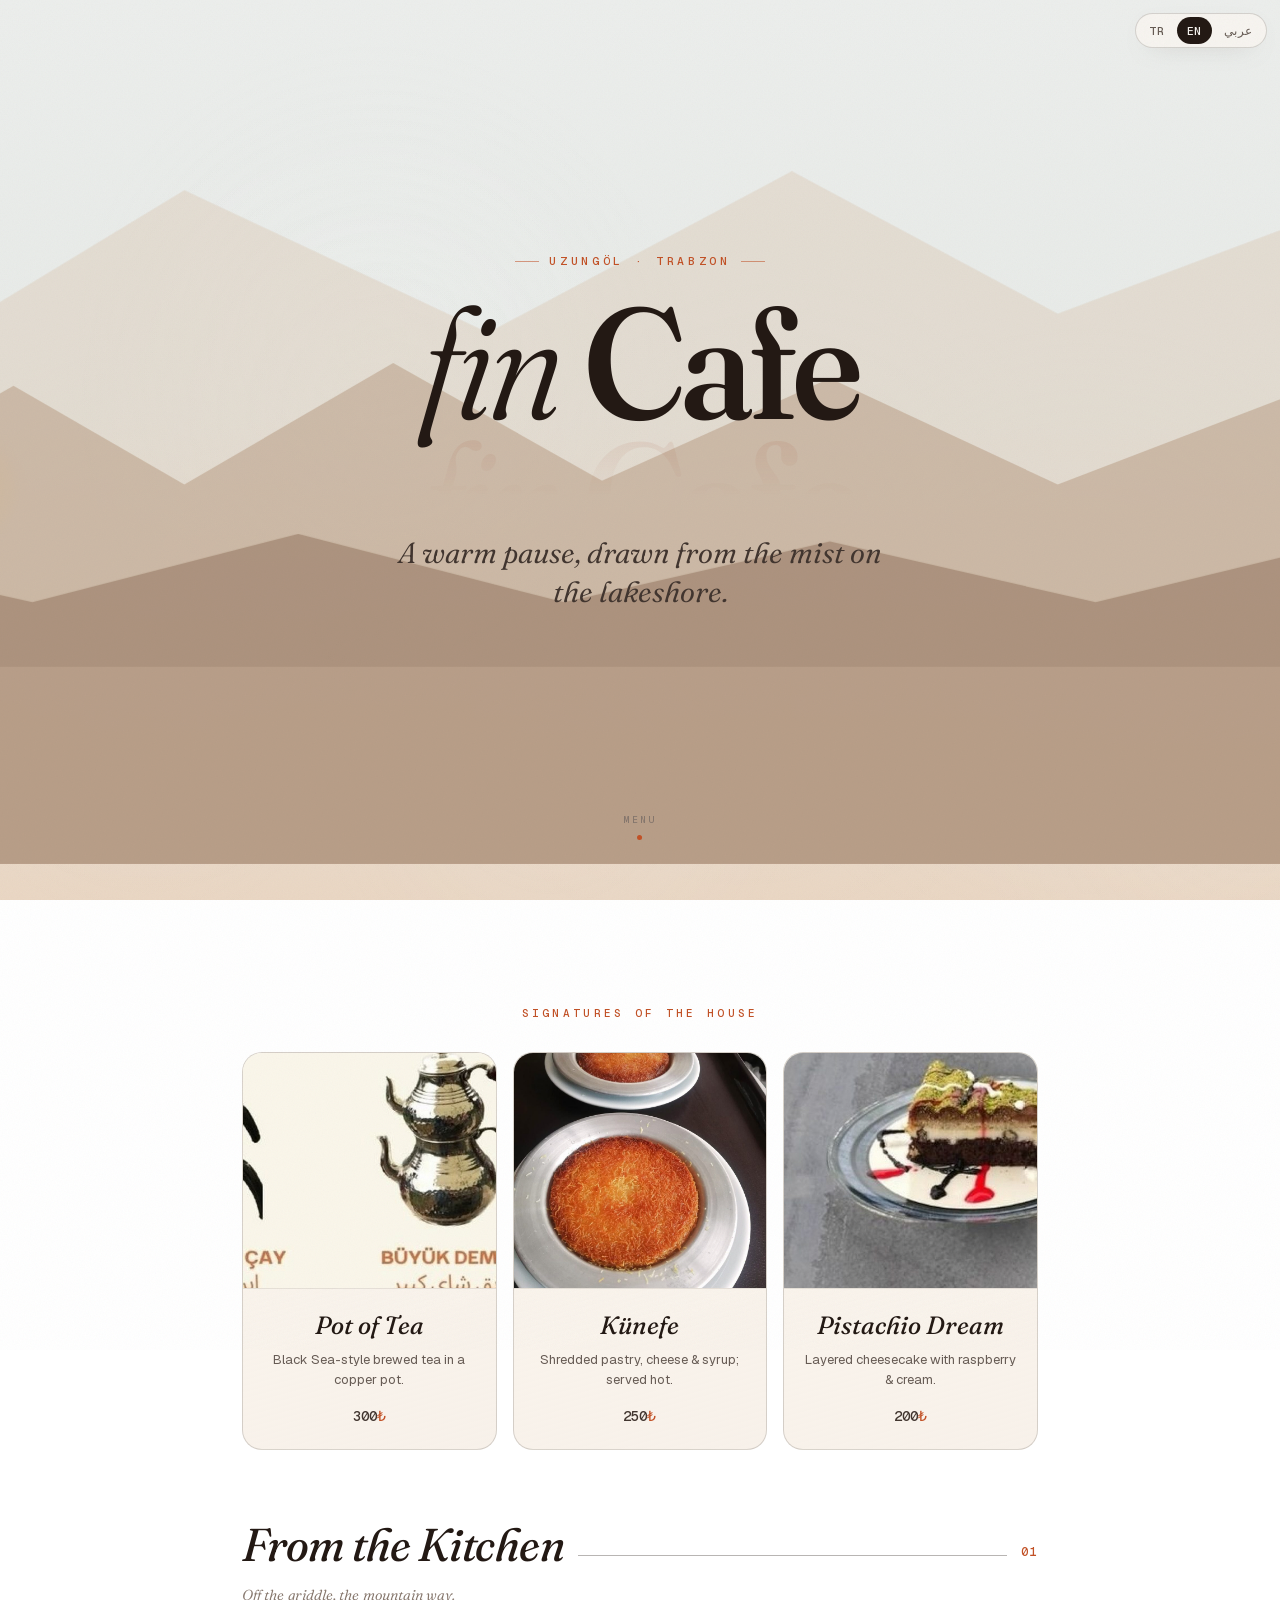
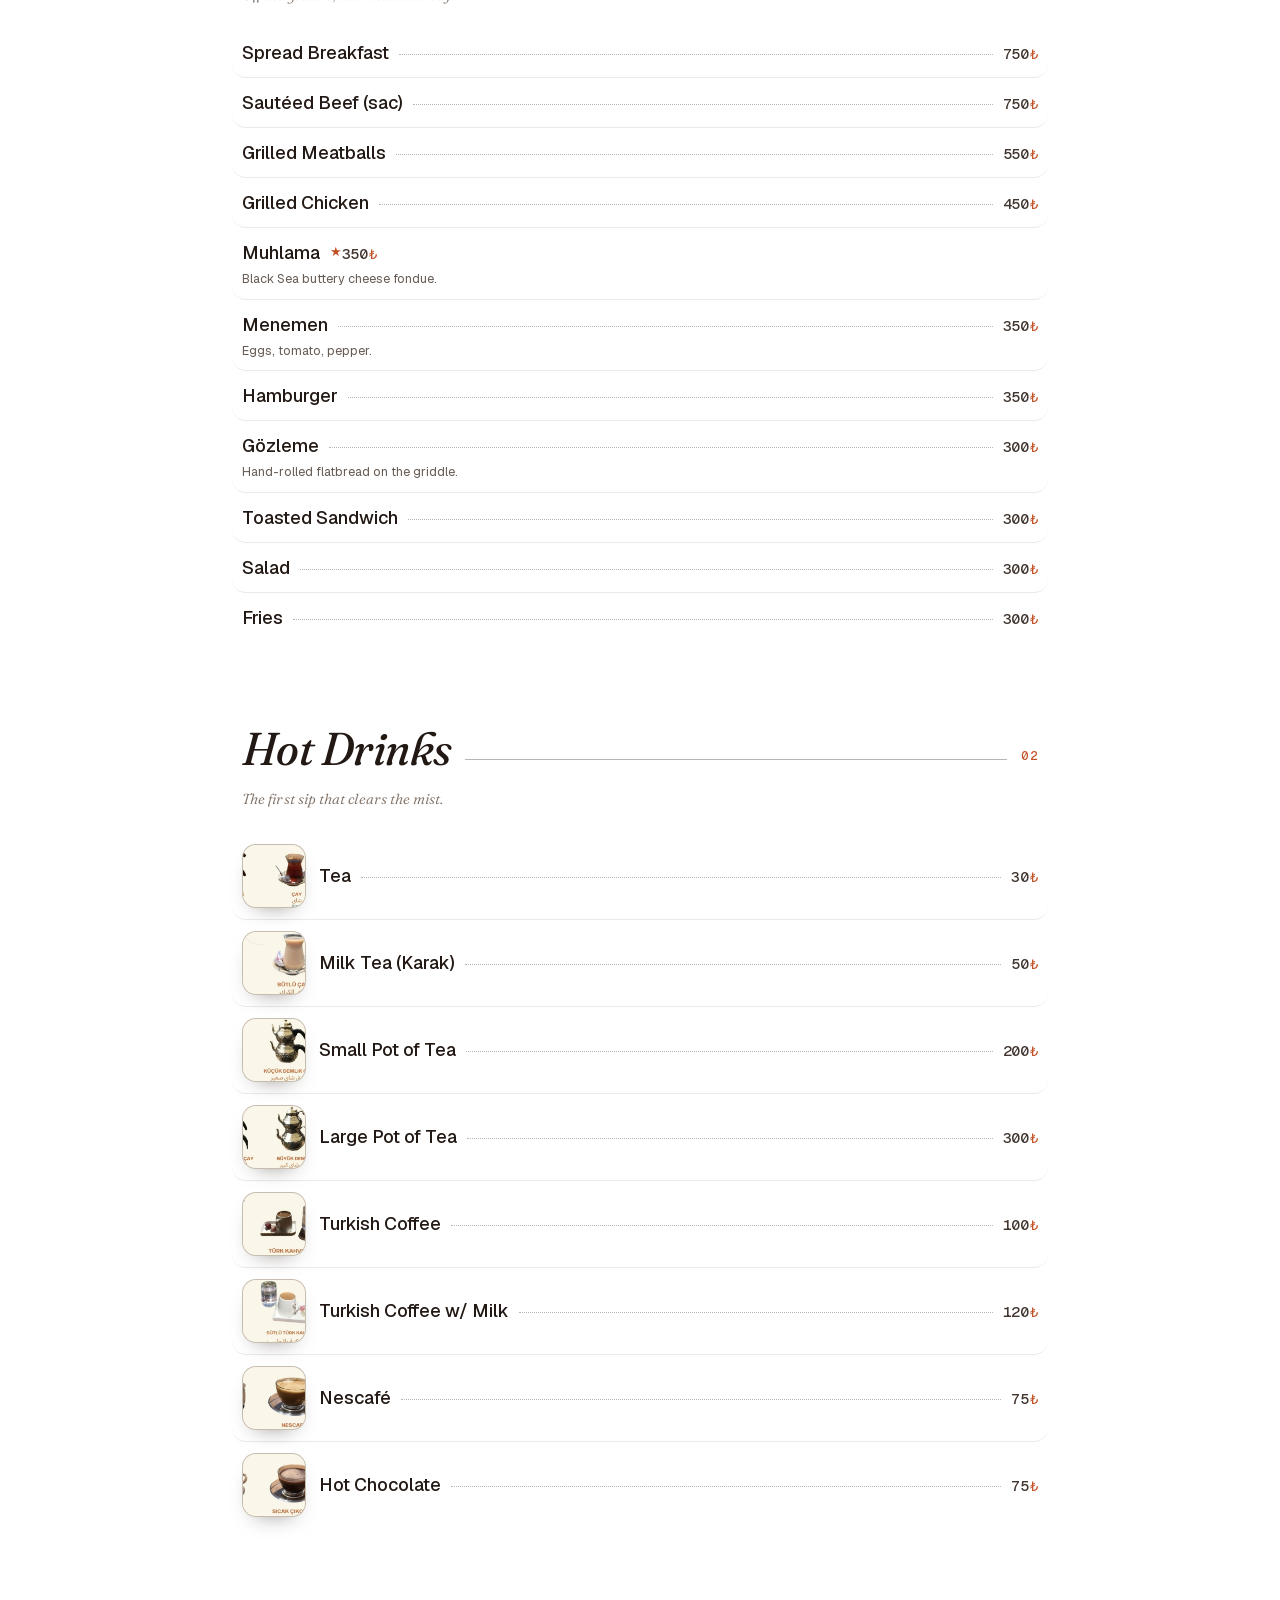
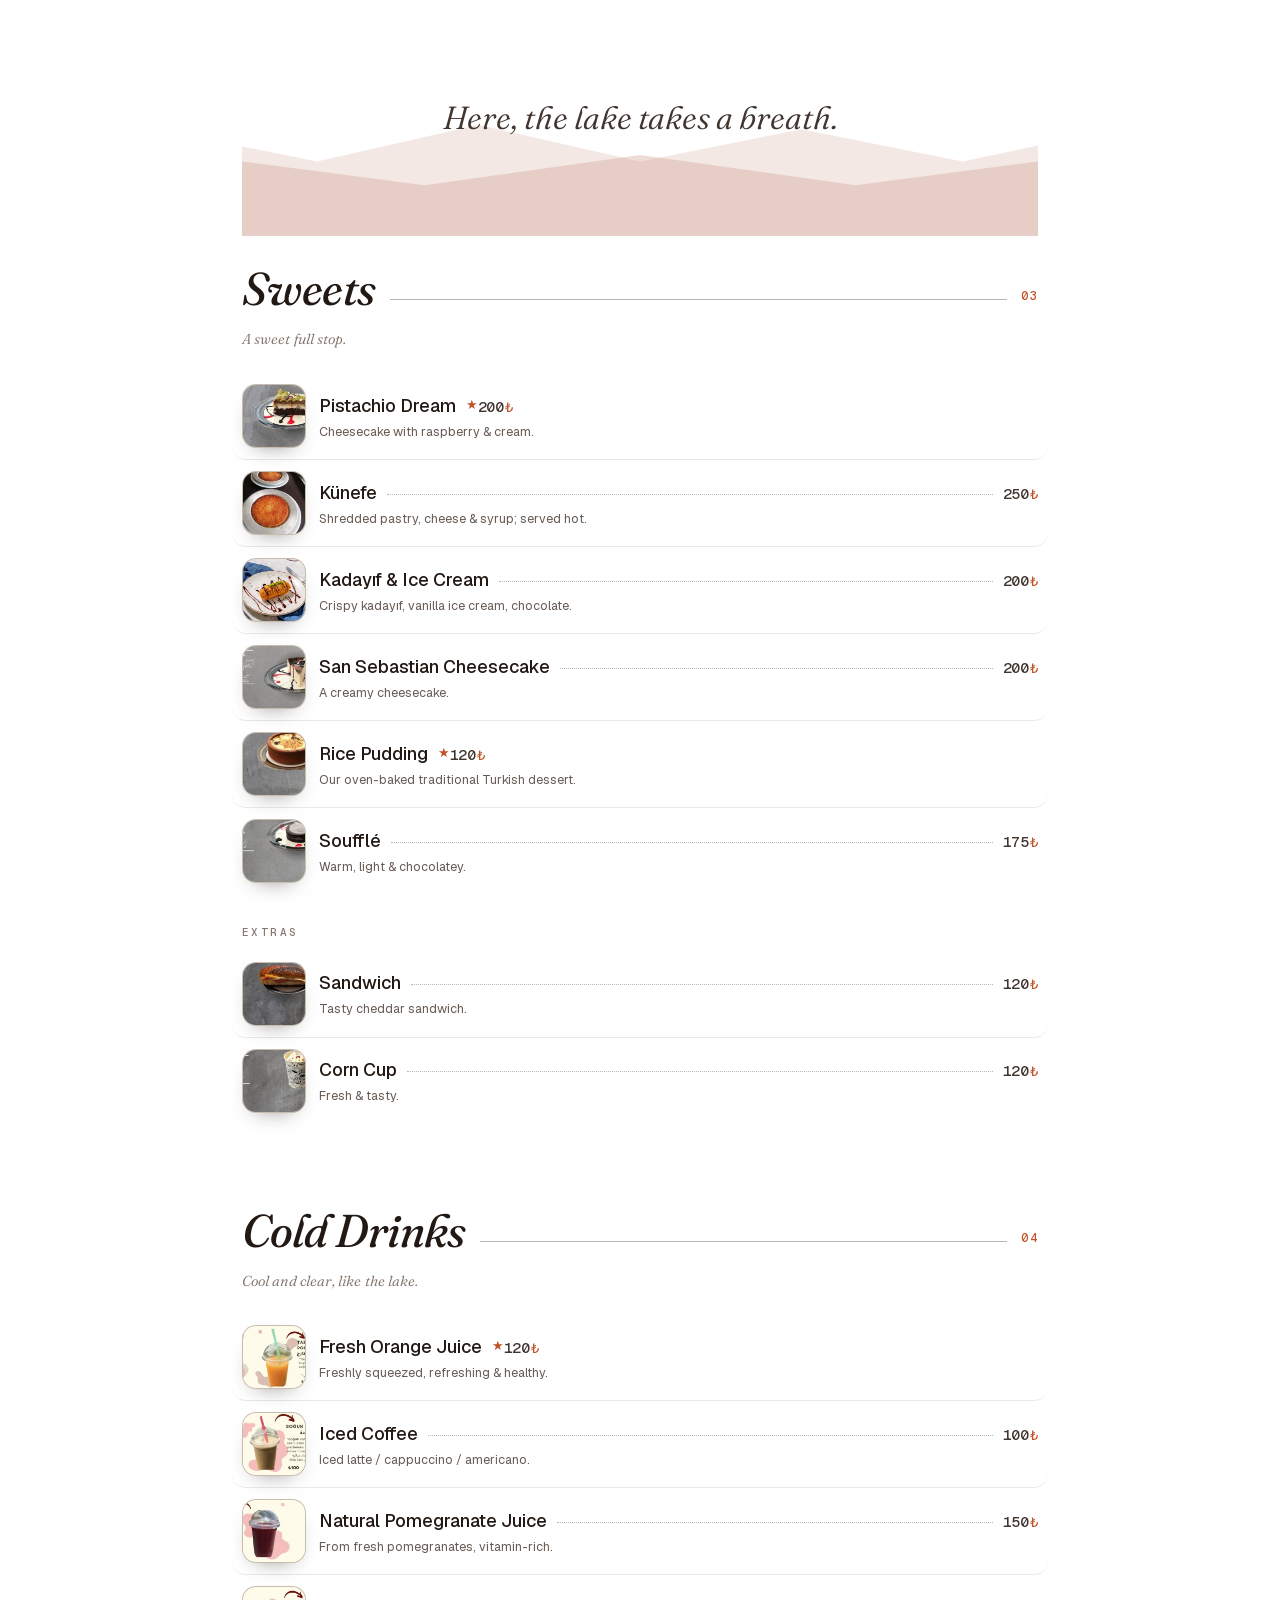
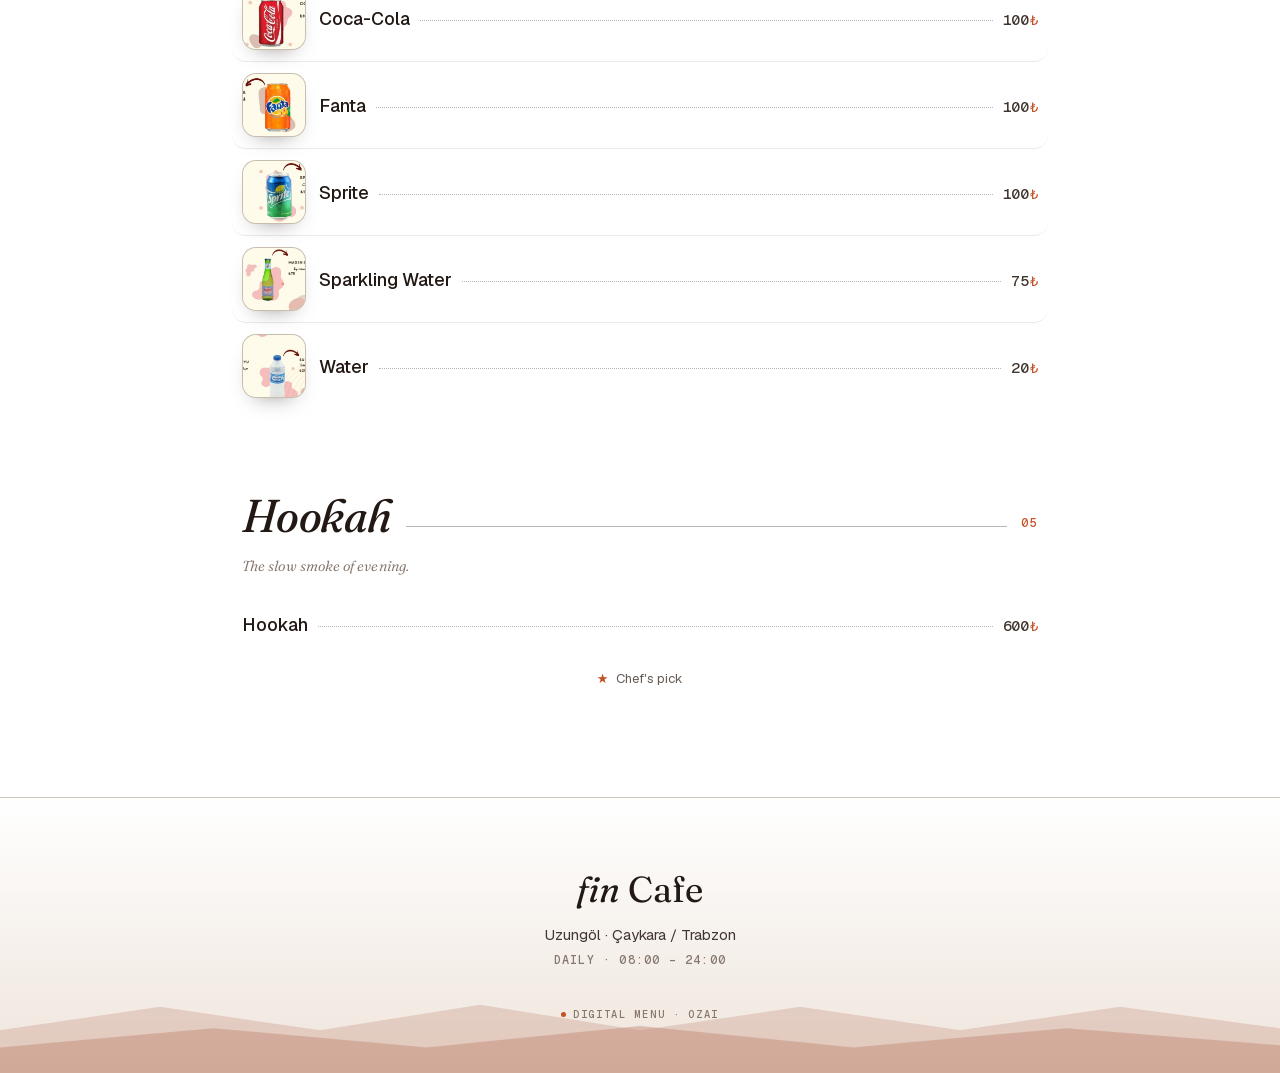
==== index.html @ 6344a589 "fix(menu): correct dessert prices per owner — Künefe 250₺, Dondurmalı Kadayıf 200₺ Co-Authored-By: C" ====
<!doctype html>
<html lang="tr" dir="ltr">
<head>
<meta charset="utf-8">
<meta name="viewport" content="width=device-width, initial-scale=1, viewport-fit=cover">
<title>fin Cafe — Uzungöl · Menü</title>
<meta name="description" content="fin Cafe dijital menü — Uzungöl, Trabzon. Gölün kıyısında, sisin içinden sıcak bir mola. Mutfaktan lezzetler, sıcak/soğuk içecekler, tatlılar ve nargile. TR · EN · AR.">
<meta name="theme-color" content="#e9ece9">
<meta name="robots" content="index,follow">

<meta property="og:type" content="restaurant.menu">
<meta property="og:title" content="fin Cafe — Uzungöl">
<meta property="og:description" content="Gölün kıyısında, sisin içinden sıcak bir mola.">
<meta property="og:locale" content="tr_TR">

<link rel="icon" href="data:image/svg+xml,%3Csvg xmlns='http://www.w3.org/2000/svg' viewBox='0 0 32 32'%3E%3Crect width='32' height='32' rx='7' fill='%232b1d14'/%3E%3Cpath d='M8 13h13v6a4 4 0 0 1-4 4h-5a4 4 0 0 1-4-4z' fill='none' stroke='%23d98e5a' stroke-width='2'/%3E%3Cpath d='M21 14h2.5a2.5 2.5 0 0 1 0 5H21' fill='none' stroke='%23d98e5a' stroke-width='2'/%3E%3Cpath d='M11 6c-1 1.4 0 2.6 0 4M15 5c-1 1.6 0 2.8 0 4.4' stroke='%23d98e5a' stroke-width='1.6' stroke-linecap='round' opacity='.8'/%3E%3C/svg%3E">

<link rel="preload" as="font" type="font/woff2" href="fonts/fraunces-vf-latin.woff2" crossorigin>
<link rel="preload" as="font" type="font/woff2" href="fonts/fraunces-vf-italic-latin.woff2" crossorigin>
<link rel="preload" as="font" type="font/woff2" href="fonts/geist-normal-400-latin.woff2" crossorigin>
<link rel="stylesheet" href="fonts.css">

<script>document.documentElement.classList.add('js');</script>
<style>
:root{
  --bone:        oklch(0.965 0.008 83);
  --cream:       oklch(0.948 0.016 80);
  --sand:        oklch(0.900 0.024 76);
  --clay:        oklch(0.84 0.03 70);
  --stone:       oklch(0.58 0.024 58);
  --ink:         oklch(0.225 0.018 52);
  --ink-soft:    oklch(0.34 0.020 50);
  --ink-mute:    oklch(0.48 0.018 54);
  --terra:       oklch(0.575 0.155 40);
  --terra-deep:  oklch(0.47 0.14 37);
  --ember:       oklch(0.74 0.150 64);
  --line:        oklch(0.225 0.018 52 / 0.16);
  --line-soft:   oklch(0.225 0.018 52 / 0.09);
  --line-strong: oklch(0.225 0.018 52 / 0.32);

  /* scroll-driven sky (set by JS, dawn → noon → golden → dusk) */
  --sky-1:#eceeec; --sky-2:#e7eae7; --sky-3:#ead7c4;

  --display:"Fraunces VF","Fraunces","Times New Roman",serif;
  --body:"Geist","Helvetica Neue",system-ui,sans-serif;
  --mono:"Geist Mono",ui-monospace,"SF Mono",Menlo,monospace;
  --ar:"Geeza Pro","Noto Sans Arabic","Segoe UI",Tahoma,sans-serif;
  --ease:cubic-bezier(0.16,1,0.3,1);
  --maxw:840px;
}

*,*::before,*::after{box-sizing:border-box;}
html{-webkit-text-size-adjust:100%;scroll-behavior:smooth;}
body{
  margin:0;color:var(--ink);
  background:linear-gradient(180deg,var(--sky-1),var(--sky-2) 46%,var(--sky-3));
  background-attachment:fixed;
  font-family:var(--body);font-weight:400;font-size:17px;line-height:1.5;
  -webkit-font-smoothing:antialiased;-moz-osx-font-smoothing:grayscale;
  text-rendering:optimizeLegibility;overflow-x:hidden;
}
::selection{background:var(--terra);color:var(--bone);}
img,svg,canvas{display:block;max-width:100%;}
a{color:inherit;}

/* language visibility */
html[lang="tr"] .en,html[lang="tr"] .ar{display:none;}
html[lang="en"] .tr,html[lang="en"] .ar{display:none;}
html[lang="ar"] .tr,html[lang="ar"] .en{display:none;}
html[lang="ar"] .ar{font-style:normal!important;font-variation-settings:normal!important;letter-spacing:0!important;}
html[lang="ar"] body{font-family:var(--ar);line-height:1.7;}
html[lang="ar"] .price,html[lang="ar"] .spot .pr,html[lang="ar"] .cat-head .ix{direction:ltr;}

/* ===== fixed atmosphere ===== */
.celest{
  position:fixed;left:0;top:0;width:128px;height:128px;border-radius:50%;z-index:-2;
  pointer-events:none;will-change:transform,opacity;
  background:radial-gradient(circle at 50% 50%,
     oklch(0.97 0.06 80 / .9), oklch(0.86 0.13 72 / .42) 44%, transparent 70%);
  filter:blur(3px);
}
.mist{position:fixed;inset:0;z-index:-1;pointer-events:none;opacity:.9;}
.grain{
  position:fixed;inset:-50%;z-index:60;pointer-events:none;opacity:.045;
  background-image:url("data:image/svg+xml,%3Csvg xmlns='http://www.w3.org/2000/svg' width='160' height='160'%3E%3Cfilter id='n'%3E%3CfeTurbulence type='fractalNoise' baseFrequency='0.82' numOctaves='3' stitchTiles='stitch'/%3E%3C/filter%3E%3Crect width='100%25' height='100%25' filter='url(%23n)'/%3E%3C/svg%3E");
  mix-blend-mode:multiply;
}
.progress{position:fixed;top:0;inset-inline-start:0;height:2px;width:100%;transform:scaleX(0);transform-origin:0 50%;
  background:linear-gradient(90deg,var(--terra),var(--ember));z-index:70;will-change:transform;}
html[dir="rtl"] .progress{transform-origin:100% 50%;}

/* ===== language toggle ===== */
.lang{
  position:fixed;top:max(13px,env(safe-area-inset-top));inset-inline-end:13px;z-index:55;
  display:flex;gap:2px;padding:3px;border-radius:999px;
  background:oklch(0.98 0.01 80 / 0.66);backdrop-filter:blur(12px) saturate(1.2);-webkit-backdrop-filter:blur(12px) saturate(1.2);
  border:1px solid var(--line);box-shadow:0 8px 26px -16px oklch(0.225 0.018 52 / 0.6);
}
.lang button{font-family:var(--mono);font-size:11.5px;font-weight:500;letter-spacing:.05em;
  border:0;background:none;color:var(--ink-mute);cursor:pointer;padding:6px 10px;border-radius:999px;
  transition:color .25s,background .25s;}
.lang button[aria-pressed="true"]{background:var(--ink);color:var(--bone);}

/* ===== HERO ===== */
.hero{position:relative;min-height:96svh;min-height:96vh;display:flex;flex-direction:column;
  align-items:center;justify-content:center;text-align:center;overflow:hidden;padding:0 22px;}
.scene{position:absolute;inset:0;z-index:0;pointer-events:none;}
.scene svg{position:absolute;left:50%;transform:translateX(-50%);bottom:0;width:178%;max-width:none;height:auto;}
.ridge{will-change:transform;}
.hero-inner{position:relative;z-index:3;}
.place{font-family:var(--mono);font-size:11.5px;letter-spacing:.32em;text-transform:uppercase;color:var(--terra);margin:0 0 22px;}
.place::before,.place::after{content:"";display:inline-block;width:24px;height:1px;background:var(--terra);opacity:.55;vertical-align:.32em;margin:0 .85em;}
.mark{font-family:var(--display);font-weight:380;font-size:clamp(64px,20vw,158px);line-height:.88;margin:0;
  color:var(--ink);letter-spacing:-.018em;font-variation-settings:"opsz" 144,"SOFT" 44,"WONK" 1;}
.mark .fin{font-style:italic;font-weight:330;}
.mark .cafe{font-weight:560;}
.reflect{position:relative;z-index:2;height:clamp(46px,11vw,86px);margin-top:-4px;overflow:hidden;
  -webkit-mask-image:linear-gradient(180deg,rgba(0,0,0,.46),transparent 80%);
          mask-image:linear-gradient(180deg,rgba(0,0,0,.46),transparent 80%);}
.reflect .mark{transform:scaleY(-1);opacity:.20;filter:blur(.5px);color:var(--terra-deep);
  animation:ripple 5.5s ease-in-out infinite;}
@keyframes ripple{0%,100%{transform:scaleY(-1) translateX(-3px) skewX(-1.4deg);}50%{transform:scaleY(-1) translateX(3px) skewX(1.4deg);}}
.tagline{font-family:var(--display);font-style:italic;font-weight:360;font-size:clamp(18px,4.9vw,29px);
  color:var(--ink-soft);margin:20px auto 0;max-width:28ch;line-height:1.36;position:relative;z-index:3;}
html[lang="ar"] .tagline{font-family:var(--ar);font-style:normal;}
.scrollcue{position:absolute;left:50%;transform:translateX(-50%);bottom:24px;z-index:3;
  display:flex;flex-direction:column;align-items:center;gap:8px;color:var(--stone);
  font-family:var(--mono);font-size:9.5px;letter-spacing:.26em;text-transform:uppercase;}
html[lang="ar"] .scrollcue{font-family:var(--ar);letter-spacing:.05em;}
.scrollcue .dot{width:5px;height:5px;border-radius:50%;background:var(--terra);animation:fall 1.9s var(--ease) infinite;}
@keyframes fall{0%{transform:translateY(-7px);opacity:0;}40%{opacity:1;}100%{transform:translateY(11px);opacity:0;}}

/* ===== sticky category nav ===== */
.catnav{position:sticky;top:0;z-index:40;background:oklch(0.97 0.012 80 / 0.8);
  backdrop-filter:blur(14px) saturate(1.3);-webkit-backdrop-filter:blur(14px) saturate(1.3);border-bottom:1px solid var(--line-soft);
  opacity:0;visibility:hidden;transform:translateY(-10px);
  transition:opacity .45s var(--ease),transform .45s var(--ease),visibility .45s;}
.catnav.show{opacity:1;visibility:visible;transform:none;}
.catnav ul{display:flex;gap:4px;list-style:none;margin:0 auto;padding:9px 14px;max-width:var(--maxw);
  overflow-x:auto;scrollbar-width:none;-ms-overflow-style:none;scroll-snap-type:x proximity;}
.catnav ul::-webkit-scrollbar{display:none;}
.catnav a{display:block;white-space:nowrap;scroll-snap-align:start;font-family:var(--mono);font-size:12px;
  letter-spacing:.03em;color:var(--ink-mute);padding:7px 13px;border-radius:999px;transition:color .2s,background .2s;text-decoration:none;}
.catnav a.active{background:var(--ink);color:var(--bone);}
html[lang="ar"] .catnav a{font-family:var(--ar);font-size:13px;}

/* ===== signature spotlight (bold photo cards) ===== */
.spotlight{max-width:var(--maxw);margin:0 auto;padding:clamp(50px,10vw,90px) 22px clamp(6px,2vw,16px);}
.spot-kicker{font-family:var(--mono);font-size:11px;letter-spacing:.3em;text-transform:uppercase;color:var(--terra);text-align:center;margin:0 0 30px;}
html[lang="ar"] .spot-kicker{font-family:var(--ar);letter-spacing:.06em;}
.spot-grid{display:grid;grid-template-columns:1fr;gap:16px;}
@media(min-width:700px){.spot-grid{grid-template-columns:repeat(3,1fr);}}
.spot{position:relative;border:1px solid var(--line);border-radius:20px;overflow:hidden;
  background:linear-gradient(165deg, oklch(0.97 0.018 80 / .7), oklch(0.9 0.03 70 / .4));
  box-shadow:0 1px 0 oklch(1 0 0 / .5) inset;
  transition:transform .55s var(--ease),box-shadow .55s var(--ease),border-color .55s var(--ease);}
.spot .photo{width:100%;height:clamp(200px,46vw,236px);object-fit:cover;border-bottom:1px solid var(--line-soft);}
.spot .body{padding:18px 20px 20px;text-align:center;}
.spot h3{font-family:var(--display);font-style:italic;font-weight:440;font-size:clamp(21px,5vw,25px);margin:0 0 6px;color:var(--ink);font-variation-settings:"opsz" 40,"SOFT" 24,"WONK" 1;}
html[lang="ar"] .spot h3{font-family:var(--ar);font-style:normal;}
.spot p{font-size:13px;color:var(--ink-mute);margin:0 0 14px;line-height:1.5;}
.spot .pr{font-family:var(--mono);font-weight:500;font-size:14px;color:var(--ink-soft);}
.spot .pr .cur{color:var(--terra);}
@media(hover:hover){.spot:hover{transform:translateY(-6px);box-shadow:0 34px 64px -38px oklch(0.225 0.018 52 / .55);border-color:var(--line-strong);}.spot:hover .photo{filter:saturate(1.05);}}
.spot .photo{transition:filter .55s var(--ease);}

/* ===== menu ===== */
main{max-width:var(--maxw);margin:0 auto;padding:clamp(24px,5vw,44px) 22px 24px;position:relative;z-index:2;}
.cat{margin:0 0 clamp(44px,8vw,72px);scroll-margin-top:62px;}
.cat:last-of-type{margin-bottom:20px;}
.cat-head{display:flex;align-items:baseline;gap:14px;margin:0 0 6px;}
.cat-head h2{font-family:var(--display);font-style:italic;font-weight:440;font-size:clamp(30px,7.4vw,46px);margin:0;
  color:var(--ink);letter-spacing:-.012em;white-space:nowrap;font-variation-settings:"opsz" 72,"SOFT" 26,"WONK" 1;}
html[lang="ar"] .cat-head h2{font-family:var(--ar);font-style:normal;}
.cat-head .rule{flex:1;height:1px;background:var(--line-strong);transform:translateY(-5px);}
.cat-head .ix{font-family:var(--mono);font-size:12px;color:var(--terra);letter-spacing:.12em;transform:translateY(-5px);}
.cat-intro{font-family:var(--display);font-style:italic;font-weight:350;font-size:14.5px;color:var(--stone);margin:0 0 22px;letter-spacing:.005em;}
html[lang="ar"] .cat-intro{font-family:var(--ar);font-style:normal;}
.subhead{font-family:var(--mono);font-size:11px;letter-spacing:.22em;text-transform:uppercase;color:var(--stone);margin:30px 0 10px;}
html[lang="ar"] .subhead{font-family:var(--ar);letter-spacing:.05em;}

ul.items{list-style:none;margin:0;padding:0;}
.item{display:flex;align-items:center;gap:13px;padding:11px 10px;margin:0 -10px;border-radius:14px;
  border-bottom:1px solid var(--line-soft);transition:background .35s var(--ease);}
.item:last-child{border-bottom:0;}
@media(hover:hover){.item:hover{background:oklch(0.8 0.04 64 / .14);}}
.item .thumb{width:64px;height:64px;border-radius:14px;object-fit:cover;flex:none;
  border:1px solid var(--line);box-shadow:0 10px 22px -14px oklch(0.225 0.018 52 / .6);background:var(--sand);}
.item .info{flex:1;min-width:0;}
.item .row1{display:flex;align-items:baseline;gap:10px;}
.item .name{font-weight:500;color:var(--ink);font-size:clamp(16px,4.3vw,18px);}
.item .star{color:var(--terra);font-size:.72em;vertical-align:.24em;margin-inline-start:6px;
  display:inline-block;animation:twinkle 3.6s ease-in-out infinite;}
@keyframes twinkle{0%,100%{opacity:.5;transform:scale(.88);}50%{opacity:1;transform:scale(1.14);}}
.item .lead{flex:1;border-bottom:1px dotted var(--line-strong);transform:translateY(-4px);min-width:16px;}
.item .price{font-family:var(--mono);font-weight:500;font-size:15px;color:var(--ink-soft);white-space:nowrap;letter-spacing:-.01em;}
.item .price .cur{color:var(--terra);font-size:.85em;margin-inline-start:1px;}
.item .desc{font-size:12.5px;color:var(--ink-mute);margin-top:4px;line-height:1.4;}
html[lang="ar"] .item .desc{font-size:13px;}

.legend{display:flex;align-items:center;justify-content:center;gap:8px;font-size:13px;color:var(--ink-mute);margin:8px 0 0;}
.legend .star{color:var(--terra);}
html[lang="ar"] .legend{font-family:var(--ar);}

/* ===== interlude scene break ===== */
.interlude{position:relative;margin:clamp(8px,2vw,18px) 0;padding:clamp(54px,11vw,96px) 22px;text-align:center;overflow:hidden;}
.interlude svg{position:absolute;inset:0;width:100%;height:100%;z-index:0;opacity:.5;color:var(--terra-deep);}
.interlude p{position:relative;z-index:1;font-family:var(--display);font-style:italic;font-weight:340;
  font-size:clamp(20px,5.4vw,32px);color:var(--ink-soft);margin:0 auto;max-width:22ch;line-height:1.4;}
html[lang="ar"] .interlude p{font-family:var(--ar);font-style:normal;}

/* ===== footer ===== */
footer{position:relative;margin-top:clamp(44px,9vw,84px);padding:64px 22px calc(48px + env(safe-area-inset-bottom));
  text-align:center;border-top:1px solid var(--line);overflow:hidden;
  background:linear-gradient(180deg,transparent,oklch(0.82 0.04 64 / .42));}
.footscene{position:absolute;left:0;right:0;bottom:0;z-index:0;pointer-events:none;opacity:.5;color:var(--terra-deep);}
.foot-in{position:relative;z-index:1;}
.f-mark{font-family:var(--display);font-size:36px;color:var(--ink);margin:0 0 8px;}
.f-mark .fin{font-style:italic;}
.f-place{color:var(--ink-soft);font-size:15px;margin:0 0 5px;}
.f-hours{font-family:var(--mono);font-size:12px;letter-spacing:.1em;color:var(--stone);margin:0 0 30px;}
.f-credit{display:inline-flex;align-items:center;gap:7px;font-family:var(--mono);font-size:10.5px;letter-spacing:.16em;
  text-transform:uppercase;color:var(--stone);text-decoration:none;transition:color .25s;}
.f-credit:hover{color:var(--terra);}
.f-credit .dot{width:5px;height:5px;border-radius:50%;background:var(--terra);}
html[lang="ar"] .f-place,html[lang="ar"] .f-hours,html[lang="ar"] .f-credit{font-family:var(--ar);letter-spacing:.04em;}

/* ===== reveal ===== */
.reveal{transition:opacity .9s var(--ease),transform .9s var(--ease);}
.js .reveal{opacity:0;transform:translateY(22px);}
.js .reveal.in{opacity:1;transform:none;}
.js .cat .item{opacity:0;transform:translateY(13px);transition:opacity .6s var(--ease),transform .6s var(--ease);}
.cat.in .item{opacity:1;transform:none;}
.cat.in .item:nth-child(1){transition-delay:.04s}
.cat.in .item:nth-child(2){transition-delay:.09s}
.cat.in .item:nth-child(3){transition-delay:.14s}
.cat.in .item:nth-child(4){transition-delay:.19s}
.cat.in .item:nth-child(5){transition-delay:.24s}
.cat.in .item:nth-child(6){transition-delay:.29s}
.cat.in .item:nth-child(7){transition-delay:.34s}
.cat.in .item:nth-child(8){transition-delay:.39s}
.cat.in .item:nth-child(n+9){transition-delay:.44s}

@media (prefers-reduced-motion:reduce){
  html{scroll-behavior:auto;}
  .reveal,.js .reveal,.js .cat .item{opacity:1!important;transform:none!important;transition:none;}
  .scrollcue .dot,.item .star,.reflect .mark{animation:none;}
  .mist{display:none;}
}
</style>
</head>
<body>
<div class="celest" aria-hidden="true"></div>
<canvas class="mist" aria-hidden="true"></canvas>
<div class="grain" aria-hidden="true"></div>
<div class="progress" aria-hidden="true"></div>

<nav class="lang" aria-label="Dil / Language / اللغة">
  <button type="button" data-lang="tr" aria-pressed="true">TR</button>
  <button type="button" data-lang="en" aria-pressed="false">EN</button>
  <button type="button" data-lang="ar" aria-pressed="false">عربي</button>
</nav>

<header class="hero">
  <div class="scene" aria-hidden="true">
    <svg viewBox="0 0 1200 560" preserveAspectRatio="xMidYMax slice" fill="none">
      <path class="ridge" data-depth="5"  d="M0 300 L120 250 220 290 360 205 520 280 680 195 820 270 980 210 1120 275 1200 238 1200 560 0 560 Z" fill="oklch(0.86 0.03 70 / .5)"/>
      <path class="ridge" data-depth="12" d="M0 360 L90 318 180 360 270 308 360 360 470 296 580 358 700 304 820 360 940 314 1060 360 1160 318 1200 350 1200 560 0 560 Z" fill="oklch(0.73 0.045 64 / .58)"/>
      <path class="ridge" data-depth="22" d="M0 422 L140 390 280 422 420 386 560 422 700 390 840 422 980 388 1120 422 1200 404 1200 560 0 560 Z" fill="oklch(0.59 0.05 58 / .55)"/>
      <rect x="0" y="456" width="1200" height="104" fill="oklch(0.8 0.04 66 / .32)"/>
    </svg>
  </div>

  <div class="hero-inner">
    <p class="place"><span class="tr">Uzungöl · Trabzon</span><span class="en">Uzungöl · Trabzon</span><span class="ar">أوزنجول · طرابزون</span></p>
    <h1 class="mark"><span class="fin">fin</span> <span class="cafe">Cafe</span></h1>
  </div>
  <div class="reflect" aria-hidden="true">
    <span class="mark"><span class="fin">fin</span> <span class="cafe">Cafe</span></span>
  </div>
  <p class="tagline">
    <span class="tr">Gölün kıyısında, sisin içinden sıcak bir mola.</span>
    <span class="en">A warm pause, drawn from the mist on the lakeshore.</span>
    <span class="ar">استراحة دافئة على ضفة البحيرة، من قلب الضباب.</span>
  </p>

  <div class="scrollcue">
    <span class="tr">Menü</span><span class="en">Menu</span><span class="ar">القائمة</span>
    <span class="dot"></span>
  </div>
</header>

<nav class="catnav" aria-label="Kategoriler">
  <ul>
    <li><a href="#mutfaktan"><span class="tr">Mutfaktan</span><span class="en">Kitchen</span><span class="ar">المطبخ</span></a></li>
    <li><a href="#sicak"><span class="tr">Sıcak</span><span class="en">Hot</span><span class="ar">ساخن</span></a></li>
    <li><a href="#tatlilar"><span class="tr">Tatlılar</span><span class="en">Sweets</span><span class="ar">حلويات</span></a></li>
    <li><a href="#soguk"><span class="tr">Soğuk</span><span class="en">Cold</span><span class="ar">بارد</span></a></li>
    <li><a href="#nargile"><span class="tr">Nargile</span><span class="en">Hookah</span><span class="ar">أركيلة</span></a></li>
  </ul>
</nav>

<!-- ===== SIGNATURE SPOTLIGHT ===== -->
<section class="spotlight reveal" aria-label="İmza lezzetler">
  <p class="spot-kicker"><span class="tr">Buranın imzası</span><span class="en">Signatures of the house</span><span class="ar">توقيع المكان</span></p>
  <div class="spot-grid">
    <article class="spot">
      <img class="photo" src="img/buyuk_demlik.jpg" alt="Demlik çay" loading="lazy" decoding="async" width="480" height="384">
      <div class="body">
        <h3><span class="tr">Demlik Çay</span><span class="en">Pot of Tea</span><span class="ar">إبريق شاي</span></h3>
        <p><span class="tr">Bakır demlikte, Karadeniz usulü tavşan kanı çay.</span><span class="en">Black Sea-style brewed tea in a copper pot.</span><span class="ar">شاي مخمّر على الطريقة البحرية في إبريق نحاسي.</span></p>
        <span class="pr">300<span class="cur">₺</span></span>
      </div>
    </article>
    <article class="spot">
      <img class="photo" src="img/kunefe.jpg" alt="Künefe" loading="lazy" decoding="async" width="900" height="900">
      <div class="body">
        <h3><span class="tr">Künefe</span><span class="en">Künefe</span><span class="ar">كنافة</span></h3>
        <p><span class="tr">Kadayıf, peynir ve şerbet; közde, sıcak servis.</span><span class="en">Shredded pastry, cheese & syrup; served hot.</span><span class="ar">كنافة بالجبن والقطر، تُقدّم ساخنة.</span></p>
        <span class="pr">250<span class="cur">₺</span></span>
      </div>
    </article>
    <article class="spot">
      <img class="photo" src="img/fistik_ruyasi.jpg" alt="Fıstık Rüyası" loading="lazy" decoding="async" width="480" height="384">
      <div class="body">
        <h3><span class="tr">Fıstık Rüyası</span><span class="en">Pistachio Dream</span><span class="ar">حلم الفستق</span></h3>
        <p><span class="tr">Frambuaz ve kremayla katmanlı cheesecake.</span><span class="en">Layered cheesecake with raspberry &amp; cream.</span><span class="ar">تشيز كيك بطبقات الفرامبواز والكريمة.</span></p>
        <span class="pr">200<span class="cur">₺</span></span>
      </div>
    </article>
  </div>
</section>

<main>
  <!-- ===== MUTFAKTAN ===== -->
  <section class="cat reveal" id="mutfaktan">
    <div class="cat-head"><h2><span class="tr">Mutfaktan</span><span class="en">From the Kitchen</span><span class="ar">من المطبخ</span></h2><span class="rule"></span><span class="ix">01</span></div>
    <p class="cat-intro"><span class="tr">Sacın üstünde, dağ usulü.</span><span class="en">Off the griddle, the mountain way.</span><span class="ar">من الصاج، على الطريقة الجبلية.</span></p>
    <ul class="items">
      <li class="item"><div class="info"><div class="row1"><span class="name"><span class="tr">Serpme Kahvaltı</span><span class="en">Spread Breakfast</span><span class="ar">فطور مفتوح</span></span><span class="lead"></span><span class="price">750<span class="cur">₺</span></span></div></div></li>
      <li class="item"><div class="info"><div class="row1"><span class="name"><span class="tr">Sac Kavurma</span><span class="en">Sautéed Beef (sac)</span><span class="ar">صاج كاورما</span></span><span class="lead"></span><span class="price">750<span class="cur">₺</span></span></div></div></li>
      <li class="item"><div class="info"><div class="row1"><span class="name"><span class="tr">Köfte</span><span class="en">Grilled Meatballs</span><span class="ar">كفتة</span></span><span class="lead"></span><span class="price">550<span class="cur">₺</span></span></div></div></li>
      <li class="item"><div class="info"><div class="row1"><span class="name"><span class="tr">Tavuk Izgara</span><span class="en">Grilled Chicken</span><span class="ar">دجاج مشوي</span></span><span class="lead"></span><span class="price">450<span class="cur">₺</span></span></div></div></li>
      <li class="item"><div class="info"><div class="row1"><span class="name"><span class="tr">Mıhlama <span class="star">★</span></span><span class="en">Muhlama <span class="star">★</span></span><span class="ar">مُحلمة <span class="star">★</span></span><span class="lead"></span><span class="price">350<span class="cur">₺</span></span></div><div class="desc"><span class="tr">Karadeniz'in tereyağlı peynir fondüsü.</span><span class="en">Black Sea buttery cheese fondue.</span><span class="ar">فوندو الجبن بالزبدة على طريقة البحر الأسود.</span></div></div></li>
      <li class="item"><div class="info"><div class="row1"><span class="name"><span class="tr">Menemen</span><span class="en">Menemen</span><span class="ar">منمن</span></span><span class="lead"></span><span class="price">350<span class="cur">₺</span></span></div><div class="desc"><span class="tr">Yumurta, domates, biber.</span><span class="en">Eggs, tomato, pepper.</span><span class="ar">بيض، طماطم، فلفل.</span></div></div></li>
      <li class="item"><div class="info"><div class="row1"><span class="name"><span class="tr">Hamburger</span><span class="en">Hamburger</span><span class="ar">همبرغر</span></span><span class="lead"></span><span class="price">350<span class="cur">₺</span></span></div></div></li>
      <li class="item"><div class="info"><div class="row1"><span class="name"><span class="tr">Gözleme</span><span class="en">Gözleme</span><span class="ar">جوزلمة</span></span><span class="lead"></span><span class="price">300<span class="cur">₺</span></span></div><div class="desc"><span class="tr">Sacda açılmış el yufkası.</span><span class="en">Hand-rolled flatbread on the griddle.</span><span class="ar">رقائق عجين محضّرة على الصاج.</span></div></div></li>
      <li class="item"><div class="info"><div class="row1"><span class="name"><span class="tr">Tost</span><span class="en">Toasted Sandwich</span><span class="ar">توست</span></span><span class="lead"></span><span class="price">300<span class="cur">₺</span></span></div></div></li>
      <li class="item"><div class="info"><div class="row1"><span class="name"><span class="tr">Salata</span><span class="en">Salad</span><span class="ar">سلطة</span></span><span class="lead"></span><span class="price">300<span class="cur">₺</span></span></div></div></li>
      <li class="item"><div class="info"><div class="row1"><span class="name"><span class="tr">Cips</span><span class="en">Fries</span><span class="ar">بطاطا مقلية</span></span><span class="lead"></span><span class="price">300<span class="cur">₺</span></span></div></div></li>
    </ul>
  </section>

  <!-- ===== SICAK İÇECEKLER ===== -->
  <section class="cat reveal" id="sicak">
    <div class="cat-head"><h2><span class="tr">Sıcak İçecekler</span><span class="en">Hot Drinks</span><span class="ar">مشروبات ساخنة</span></h2><span class="rule"></span><span class="ix">02</span></div>
    <p class="cat-intro"><span class="tr">Sisi dağıtan ilk yudum.</span><span class="en">The first sip that clears the mist.</span><span class="ar">الرشفة التي تبدّد الضباب.</span></p>
    <ul class="items">
      <li class="item"><img class="thumb" src="img/cay.jpg" alt="Çay" loading="lazy" decoding="async" width="64" height="64"><div class="info"><div class="row1"><span class="name"><span class="tr">Çay</span><span class="en">Tea</span><span class="ar">شاي</span></span><span class="lead"></span><span class="price">30<span class="cur">₺</span></span></div></div></li>
      <li class="item"><img class="thumb" src="img/sutlu_cay.jpg" alt="Sütlü çay" loading="lazy" decoding="async" width="64" height="64"><div class="info"><div class="row1"><span class="name"><span class="tr">Sütlü Çay</span><span class="en">Milk Tea (Karak)</span><span class="ar">شاي بالحليب (كرك)</span></span><span class="lead"></span><span class="price">50<span class="cur">₺</span></span></div></div></li>
      <li class="item"><img class="thumb" src="img/kucuk_demlik.jpg" alt="Küçük demlik çay" loading="lazy" decoding="async" width="64" height="64"><div class="info"><div class="row1"><span class="name"><span class="tr">Küçük Demlik Çay</span><span class="en">Small Pot of Tea</span><span class="ar">إبريق شاي صغير</span></span><span class="lead"></span><span class="price">200<span class="cur">₺</span></span></div></div></li>
      <li class="item"><img class="thumb" src="img/buyuk_demlik.jpg" alt="Büyük demlik çay" loading="lazy" decoding="async" width="64" height="64"><div class="info"><div class="row1"><span class="name"><span class="tr">Büyük Demlik Çay</span><span class="en">Large Pot of Tea</span><span class="ar">إبريق شاي كبير</span></span><span class="lead"></span><span class="price">300<span class="cur">₺</span></span></div></div></li>
      <li class="item"><img class="thumb" src="img/turk_kahvesi.jpg" alt="Türk kahvesi" loading="lazy" decoding="async" width="64" height="64"><div class="info"><div class="row1"><span class="name"><span class="tr">Türk Kahvesi</span><span class="en">Turkish Coffee</span><span class="ar">قهوة تركية</span></span><span class="lead"></span><span class="price">100<span class="cur">₺</span></span></div></div></li>
      <li class="item"><img class="thumb" src="img/sutlu_turk_kahvesi.jpg" alt="Sütlü Türk kahvesi" loading="lazy" decoding="async" width="64" height="64"><div class="info"><div class="row1"><span class="name"><span class="tr">Sütlü Türk Kahvesi</span><span class="en">Turkish Coffee w/ Milk</span><span class="ar">قهوة تركية بالحليب</span></span><span class="lead"></span><span class="price">120<span class="cur">₺</span></span></div></div></li>
      <li class="item"><img class="thumb" src="img/nescafe.jpg" alt="Nescafé" loading="lazy" decoding="async" width="64" height="64"><div class="info"><div class="row1"><span class="name"><span class="tr">Nescafe</span><span class="en">Nescafé</span><span class="ar">نسكافيه</span></span><span class="lead"></span><span class="price">75<span class="cur">₺</span></span></div></div></li>
      <li class="item"><img class="thumb" src="img/sicak_cikolata.jpg" alt="Sıcak çikolata" loading="lazy" decoding="async" width="64" height="64"><div class="info"><div class="row1"><span class="name"><span class="tr">Sıcak Çikolata</span><span class="en">Hot Chocolate</span><span class="ar">شوكولاتة ساخنة</span></span><span class="lead"></span><span class="price">75<span class="cur">₺</span></span></div></div></li>
    </ul>
  </section>

  <div class="interlude reveal" aria-hidden="true">
    <svg viewBox="0 0 1200 220" preserveAspectRatio="xMidYMid slice" fill="none">
      <path d="M0 150 L150 120 300 150 450 116 600 150 750 120 900 150 1050 118 1200 148 1200 220 0 220 Z" fill="currentColor" opacity=".22"/>
      <path d="M0 172 L200 146 400 172 600 144 800 172 1000 146 1200 170 1200 220 0 220 Z" fill="currentColor" opacity=".34"/>
    </svg>
    <p><span class="tr">Göl burada bir nefes alır.</span><span class="en">Here, the lake takes a breath.</span><span class="ar">هنا، تأخذ البحيرة نَفَساً.</span></p>
  </div>

  <!-- ===== TATLILAR + EKSTRALAR ===== -->
  <section class="cat reveal" id="tatlilar">
    <div class="cat-head"><h2><span class="tr">Tatlılar</span><span class="en">Sweets</span><span class="ar">الحلويات</span></h2><span class="rule"></span><span class="ix">03</span></div>
    <p class="cat-intro"><span class="tr">Sona tatlı bir nokta.</span><span class="en">A sweet full stop.</span><span class="ar">ختامٌ حلو.</span></p>
    <ul class="items">
      <li class="item"><img class="thumb" src="img/fistik_ruyasi.jpg" alt="Fıstık Rüyası" loading="lazy" decoding="async" width="64" height="64"><div class="info"><div class="row1"><span class="name"><span class="tr">Fıstık Rüyası <span class="star">★</span></span><span class="en">Pistachio Dream <span class="star">★</span></span><span class="ar">حلم الفستق <span class="star">★</span></span><span class="lead"></span><span class="price">200<span class="cur">₺</span></span></div><div class="desc"><span class="tr">Frambuaz ve krema ile cheesecake.</span><span class="en">Cheesecake with raspberry &amp; cream.</span><span class="ar">تشيز كيك بالفرامبواز والكريمة.</span></div></div></li>
      <li class="item"><img class="thumb" src="img/kunefe.jpg" alt="Künefe" loading="lazy" decoding="async" width="64" height="64"><div class="info"><div class="row1"><span class="name"><span class="tr">Künefe</span><span class="en">Künefe</span><span class="ar">كنافة</span></span><span class="lead"></span><span class="price">250<span class="cur">₺</span></span></div><div class="desc"><span class="tr">Közde kadayıf, peynir ve şerbet; sıcacık.</span><span class="en">Shredded pastry, cheese &amp; syrup; served hot.</span><span class="ar">كنافة بالجبن والقطر، تُقدّم ساخنة.</span></div></div></li>
      <li class="item"><img class="thumb" src="img/kadayif.jpg" alt="Dondurmalı Kadayıf" loading="lazy" decoding="async" width="64" height="64"><div class="info"><div class="row1"><span class="name"><span class="tr">Dondurmalı Kadayıf</span><span class="en">Kadayıf &amp; Ice Cream</span><span class="ar">كنافة بالآيس كريم</span></span><span class="lead"></span><span class="price">200<span class="cur">₺</span></span></div><div class="desc"><span class="tr">Çıtır kadayıf, sade dondurma, çikolata.</span><span class="en">Crispy kadayıf, vanilla ice cream, chocolate.</span><span class="ar">كنافة مقرمشة مع الآيس كريم والشوكولاتة.</span></div></div></li>
      <li class="item"><img class="thumb" src="img/san_sebastian.jpg" alt="San Sebastian Cheesecake" loading="lazy" decoding="async" width="64" height="64"><div class="info"><div class="row1"><span class="name"><span class="tr">San Sebastian Cheesecake</span><span class="en">San Sebastian Cheesecake</span><span class="ar">تشيز كيك سان سيباستيان</span></span><span class="lead"></span><span class="price">200<span class="cur">₺</span></span></div><div class="desc"><span class="tr">Kremsi bir cheesecake.</span><span class="en">A creamy cheesecake.</span><span class="ar">تشيز كيك كريمي.</span></div></div></li>
      <li class="item"><img class="thumb" src="img/sutlac.jpg" alt="Sütlaç" loading="lazy" decoding="async" width="64" height="64"><div class="info"><div class="row1"><span class="name"><span class="tr">Sütlaç <span class="star">★</span></span><span class="en">Rice Pudding <span class="star">★</span></span><span class="ar">أرز بالحليب <span class="star">★</span></span><span class="lead"></span><span class="price">120<span class="cur">₺</span></span></div><div class="desc"><span class="tr">Geleneksel Türk tatlımız, fırında.</span><span class="en">Our oven-baked traditional Turkish dessert.</span><span class="ar">حلوانا التركية التقليدية، في الفرن.</span></div></div></li>
      <li class="item"><img class="thumb" src="img/sufle.jpg" alt="Sufle" loading="lazy" decoding="async" width="64" height="64"><div class="info"><div class="row1"><span class="name"><span class="tr">Sufle</span><span class="en">Soufflé</span><span class="ar">سوفليه</span></span><span class="lead"></span><span class="price">175<span class="cur">₺</span></span></div><div class="desc"><span class="tr">Sıcak, hafif ve çikolatalı.</span><span class="en">Warm, light &amp; chocolatey.</span><span class="ar">ساخن، خفيف وبالشوكولاتة.</span></div></div></li>
    </ul>
    <p class="subhead"><span class="tr">Ekstralar</span><span class="en">Extras</span><span class="ar">إضافات</span></p>
    <ul class="items">
      <li class="item"><img class="thumb" src="img/sandvic.jpg" alt="Sandviç" loading="lazy" decoding="async" width="64" height="64"><div class="info"><div class="row1"><span class="name"><span class="tr">Sandviç</span><span class="en">Sandwich</span><span class="ar">ساندويتش</span></span><span class="lead"></span><span class="price">120<span class="cur">₺</span></span></div><div class="desc"><span class="tr">Nefis cheddarlı sandviç.</span><span class="en">Tasty cheddar sandwich.</span><span class="ar">ساندويتش لذيذ بجبن الشيدر.</span></div></div></li>
      <li class="item"><img class="thumb" src="img/bardakta_misir.jpg" alt="Bardakta mısır" loading="lazy" decoding="async" width="64" height="64"><div class="info"><div class="row1"><span class="name"><span class="tr">Bardakta Mısır</span><span class="en">Corn Cup</span><span class="ar">ذرة في الكوب</span></span><span class="lead"></span><span class="price">120<span class="cur">₺</span></span></div><div class="desc"><span class="tr">Taptaze ve lezzetli.</span><span class="en">Fresh &amp; tasty.</span><span class="ar">طازجة ولذيذة.</span></div></div></li>
    </ul>
  </section>

  <!-- ===== SOĞUK İÇECEKLER ===== -->
  <section class="cat reveal" id="soguk">
    <div class="cat-head"><h2><span class="tr">Soğuk İçecekler</span><span class="en">Cold Drinks</span><span class="ar">مشروبات باردة</span></h2><span class="rule"></span><span class="ix">04</span></div>
    <p class="cat-intro"><span class="tr">Serin, berrak, göl gibi.</span><span class="en">Cool and clear, like the lake.</span><span class="ar">باردٌ وصافٍ، كالبحيرة.</span></p>
    <ul class="items">
      <li class="item"><img class="thumb" src="img/portakal_suyu.jpg" alt="Taze portakal suyu" loading="lazy" decoding="async" width="64" height="64"><div class="info"><div class="row1"><span class="name"><span class="tr">Taze Sıkma Portakal Suyu <span class="star">★</span></span><span class="en">Fresh Orange Juice <span class="star">★</span></span><span class="ar">عصير برتقال طازج <span class="star">★</span></span><span class="lead"></span><span class="price">120<span class="cur">₺</span></span></div><div class="desc"><span class="tr">Taze sıkılmış, canlandırıcı ve sağlıklı.</span><span class="en">Freshly squeezed, refreshing &amp; healthy.</span><span class="ar">معصور طازجًا، منعش وصحي.</span></div></div></li>
      <li class="item"><img class="thumb" src="img/soguk_kahve.jpg" alt="Soğuk kahve" loading="lazy" decoding="async" width="64" height="64"><div class="info"><div class="row1"><span class="name"><span class="tr">Soğuk Kahve</span><span class="en">Iced Coffee</span><span class="ar">قهوة باردة</span></span><span class="lead"></span><span class="price">100<span class="cur">₺</span></span></div><div class="desc"><span class="tr">Iced latte / cappuccino / americano.</span><span class="en">Iced latte / cappuccino / americano.</span><span class="ar">آيس لاتيه / كابتشينو / أمريكانو.</span></div></div></li>
      <li class="item"><img class="thumb" src="img/nar_suyu.jpg" alt="Nar suyu" loading="lazy" decoding="async" width="64" height="64"><div class="info"><div class="row1"><span class="name"><span class="tr">Doğal Nar Suyu</span><span class="en">Natural Pomegranate Juice</span><span class="ar">عصير رمان طبيعي</span></span><span class="lead"></span><span class="price">150<span class="cur">₺</span></span></div><div class="desc"><span class="tr">Taze narlardan, vitamin dolu.</span><span class="en">From fresh pomegranates, vitamin-rich.</span><span class="ar">من الرمان الطازج، غني بالفيتامينات.</span></div></div></li>
      <li class="item"><img class="thumb" src="img/coca_cola.jpg" alt="Coca-Cola" loading="lazy" decoding="async" width="64" height="64"><div class="info"><div class="row1"><span class="name"><span class="tr">Coca-Cola</span><span class="en">Coca-Cola</span><span class="ar">كوكا كولا</span></span><span class="lead"></span><span class="price">100<span class="cur">₺</span></span></div></div></li>
      <li class="item"><img class="thumb" src="img/fanta.jpg" alt="Fanta" loading="lazy" decoding="async" width="64" height="64"><div class="info"><div class="row1"><span class="name"><span class="tr">Fanta</span><span class="en">Fanta</span><span class="ar">فانتا</span></span><span class="lead"></span><span class="price">100<span class="cur">₺</span></span></div></div></li>
      <li class="item"><img class="thumb" src="img/sprite.jpg" alt="Sprite" loading="lazy" decoding="async" width="64" height="64"><div class="info"><div class="row1"><span class="name"><span class="tr">Sprite</span><span class="en">Sprite</span><span class="ar">سبرايت</span></span><span class="lead"></span><span class="price">100<span class="cur">₺</span></span></div></div></li>
      <li class="item"><img class="thumb" src="img/maden_suyu.jpg" alt="Maden suyu" loading="lazy" decoding="async" width="64" height="64"><div class="info"><div class="row1"><span class="name"><span class="tr">Maden Suyu</span><span class="en">Sparkling Water</span><span class="ar">مياه معدنية</span></span><span class="lead"></span><span class="price">75<span class="cur">₺</span></span></div></div></li>
      <li class="item"><img class="thumb" src="img/su.jpg" alt="Su" loading="lazy" decoding="async" width="64" height="64"><div class="info"><div class="row1"><span class="name"><span class="tr">Su</span><span class="en">Water</span><span class="ar">ماء</span></span><span class="lead"></span><span class="price">20<span class="cur">₺</span></span></div></div></li>
    </ul>
  </section>

  <!-- ===== NARGİLE ===== -->
  <section class="cat reveal" id="nargile">
    <div class="cat-head"><h2><span class="tr">Nargile</span><span class="en">Hookah</span><span class="ar">أركيلة</span></h2><span class="rule"></span><span class="ix">05</span></div>
    <p class="cat-intro"><span class="tr">Akşamın yavaş dumanı.</span><span class="en">The slow smoke of evening.</span><span class="ar">دخان المساء البطيء.</span></p>
    <ul class="items">
      <li class="item"><div class="info"><div class="row1"><span class="name"><span class="tr">Nargile</span><span class="en">Hookah</span><span class="ar">أركيلة</span></span><span class="lead"></span><span class="price">600<span class="cur">₺</span></span></div></div></li>
    </ul>
  </section>

  <p class="legend reveal"><span class="star">★</span><span class="tr">Şefin önerisi</span><span class="en">Chef's pick</span><span class="ar">اختيار الشيف</span></p>
</main>

<footer>
  <svg class="footscene" viewBox="0 0 1200 120" preserveAspectRatio="xMidYMax slice" fill="none" aria-hidden="true">
    <path d="M0 80 L150 58 300 80 450 56 600 80 750 58 900 80 1050 58 1200 78 1200 120 0 120 Z" fill="currentColor" opacity=".32"/>
    <path d="M0 96 L200 78 400 96 600 76 800 96 1000 78 1200 94 1200 120 0 120 Z" fill="currentColor" opacity=".5"/>
  </svg>
  <div class="foot-in">
    <p class="f-mark"><span class="fin">fin</span> Cafe</p>
    <p class="f-place"><span class="tr">Uzungöl · Çaykara / Trabzon</span><span class="en">Uzungöl · Çaykara / Trabzon</span><span class="ar">أوزنجول · تشايكارا / طرابزون</span></p>
    <p class="f-hours"><span class="tr">HER GÜN · 08:00 – 24:00</span><span class="en">DAILY · 08:00 – 24:00</span><span class="ar">يوميًا · 08:00 – 24:00</span></p>
    <a class="f-credit" href="https://ozai.info" target="_blank" rel="noopener"><span class="dot"></span><span class="tr">Dijital menü · OZAI</span><span class="en">Digital menu · OZAI</span><span class="ar">قائمة رقمية · OZAI</span></a>
  </div>
</footer>

<script>
(function(){
  "use strict";
  var docEl=document.documentElement;
  var reduce=window.matchMedia&&window.matchMedia("(prefers-reduced-motion:reduce)").matches;

  /* ---------- language ---------- */
  var LANGS=["tr","en","ar"];
  var btns=Array.prototype.slice.call(document.querySelectorAll(".lang button"));
  function setLang(l){
    if(LANGS.indexOf(l)<0) l="tr";
    docEl.setAttribute("lang",l);
    docEl.setAttribute("dir", l==="ar"?"rtl":"ltr");
    btns.forEach(function(b){b.setAttribute("aria-pressed", b.dataset.lang===l?"true":"false");});
    try{localStorage.setItem("fin_lang",l);}catch(e){}
  }
  btns.forEach(function(b){b.addEventListener("click",function(){setLang(b.dataset.lang);});});
  var saved=null; try{saved=localStorage.getItem("fin_lang");}catch(e){}
  if(!saved){
    var nav=(navigator.language||"tr").toLowerCase();
    saved = nav.indexOf("ar")===0 ? "ar" : nav.indexOf("tr")===0 ? "tr" : "en";
  }
  setLang(saved);

  /* ---------- scroll-driven sky + sun + parallax + progress ---------- */
  var KF=[
    {t:0.00,c:[[236,238,236],[231,234,231],[234,215,196]]},
    {t:0.28,c:[[238,242,240],[231,237,234],[228,221,207]]},
    {t:0.52,c:[[238,241,239],[232,235,232],[223,228,224]]},
    {t:0.76,c:[[242,233,218],[239,225,205],[235,201,160]]},
    {t:1.00,c:[[231,223,230],[220,208,219],[201,183,193]]}
  ];
  function lerp(a,b,m){return a+(b-a)*m;}
  function mixRGB(a,b,m){return "rgb("+Math.round(lerp(a[0],b[0],m))+","+Math.round(lerp(a[1],b[1],m))+","+Math.round(lerp(a[2],b[2],m))+")";}
  function skyAt(t){
    var i=0; for(;i<KF.length-1;i++){ if(t<=KF[i+1].t) break; }
    var a=KF[i], b=KF[Math.min(i+1,KF.length-1)];
    var span=(b.t-a.t)||1, m=Math.max(0,Math.min(1,(t-a.t)/span));
    return [mixRGB(a.c[0],b.c[0],m),mixRGB(a.c[1],b.c[1],m),mixRGB(a.c[2],b.c[2],m)];
  }
  var celest=document.querySelector(".celest");
  var prog=document.querySelector(".progress");
  var ridges=Array.prototype.slice.call(document.querySelectorAll(".ridge"));
  var catnav=document.querySelector(".catnav");
  var hero=document.querySelector(".hero");
  var navLinks=Array.prototype.slice.call(document.querySelectorAll(".catnav a"));
  var sections=navLinks.map(function(a){return document.querySelector(a.getAttribute("href"));});
  var ticking=false;

  function frame(){
    ticking=false;
    var st=window.pageYOffset||docEl.scrollTop||0;
    var max=(docEl.scrollHeight-window.innerHeight)||1;
    var t=Math.max(0,Math.min(1,st/max));

    var s=skyAt(t);
    docEl.style.setProperty("--sky-1",s[0]);
    docEl.style.setProperty("--sky-2",s[1]);
    docEl.style.setProperty("--sky-3",s[2]);

    if(prog) prog.style.transform="scaleX("+t+")";

    if(celest){
      var vw=window.innerWidth, vh=window.innerHeight;
      var x=(-0.08+t*1.16)*vw;
      var y=vh*0.13 + (1-Math.sin(t*Math.PI))*vh*0.34;
      celest.style.transform="translate("+x+"px,"+y+"px)";
      var dusk=t>0.7?(t-0.7)/0.3:0;
      var r=Math.round(lerp(247,232,dusk)), g=Math.round(lerp(225,162,dusk)), bl=Math.round(lerp(168,92,dusk));
      celest.style.background="radial-gradient(circle at 50% 50%, rgba("+r+","+g+","+bl+",.9), rgba("+r+","+g+","+bl+",.4) 44%, transparent 70%)";
    }

    if(!reduce){
      var hv=hero?hero.offsetHeight:window.innerHeight;
      if(st<hv){
        for(var i=0;i<ridges.length;i++){
          var d=parseFloat(ridges[i].getAttribute("data-depth"))||0;
          ridges[i].style.transform="translateY("+(st*d*0.012)+"px)";
        }
      }
    }
    if(catnav){ var h2=hero?hero.offsetHeight:window.innerHeight; if(st>h2*0.62) catnav.classList.add("show"); else catnav.classList.remove("show"); }

    var active=-1;
    for(var k=0;k<sections.length;k++){
      var sec=sections[k]; if(!sec) continue;
      if(sec.getBoundingClientRect().top<=90) active=k;
    }
    for(var n=0;n<navLinks.length;n++) navLinks[n].classList.toggle("active",n===active);
  }
  function onScroll(){ if(!ticking){ ticking=true; window.requestAnimationFrame(frame);} }
  window.addEventListener("scroll",onScroll,{passive:true});
  window.addEventListener("resize",onScroll,{passive:true});
  frame();

  /* ---------- reveal on scroll ---------- */
  if("IntersectionObserver" in window){
    var io=new IntersectionObserver(function(entries){
      entries.forEach(function(en){ if(en.isIntersecting){ en.target.classList.add("in"); io.unobserve(en.target);} });
    },{threshold:0.12,rootMargin:"0px 0px -8% 0px"});
    document.querySelectorAll(".reveal").forEach(function(el){io.observe(el);});
  } else {
    document.querySelectorAll(".reveal").forEach(function(el){el.classList.add("in");});
  }

  /* ---------- living mist ---------- */
  if(!reduce){
    var cv=document.querySelector(".mist"), cx=cv.getContext("2d");
    var W,H,DPR,blobs=[];
    function build(){
      DPR=Math.min(window.devicePixelRatio||1,1.6);
      W=cv.width=Math.floor(innerWidth*DPR);
      H=cv.height=Math.floor(innerHeight*DPR);
      cv.style.width=innerWidth+"px"; cv.style.height=innerHeight+"px";
      var n=Math.max(7,Math.min(13,Math.round(innerWidth/110)));
      blobs=[];
      for(var i=0;i<n;i++){
        var r=(120+Math.random()*220)*DPR;
        blobs.push({
          x:Math.random()*W, y:H*(0.32+Math.random()*0.6), r:r,
          vx:(0.10+Math.random()*0.26)*DPR*(Math.random()<0.5?-1:1),
          vy:(Math.random()-0.5)*0.06*DPR,
          a:0.035+Math.random()*0.06,
          ph:Math.random()*6.28, sp:0.0006+Math.random()*0.0010
        });
      }
    }
    function paint(ts){
      cx.clearRect(0,0,W,H);
      for(var i=0;i<blobs.length;i++){
        var b=blobs[i];
        b.x+=b.vx; b.y+=b.vy+Math.sin(ts*b.sp+b.ph)*0.10*DPR;
        if(b.x-b.r>W) b.x=-b.r; if(b.x+b.r<0) b.x=W+b.r;
        var g=cx.createRadialGradient(b.x,b.y,0,b.x,b.y,b.r);
        g.addColorStop(0,"rgba(248,249,247,"+b.a+")");
        g.addColorStop(1,"rgba(248,249,247,0)");
        cx.fillStyle=g;
        cx.beginPath(); cx.arc(b.x,b.y,b.r,0,6.2832); cx.fill();
      }
      requestAnimationFrame(paint);
    }
    build(); requestAnimationFrame(paint);
    var rt; window.addEventListener("resize",function(){clearTimeout(rt);rt=setTimeout(build,200);},{passive:true});
  }

  /* ---------- smooth anchor ---------- */
  navLinks.forEach(function(a){
    a.addEventListener("click",function(e){
      var tgt=document.querySelector(a.getAttribute("href"));
      if(tgt){ e.preventDefault(); tgt.scrollIntoView({behavior:reduce?"auto":"smooth",block:"start"}); }
    });
  });
})();
</script>
</body>
</html>
---- fonts.css ----
/* fin Cafe — self-hosted fonts (relative paths for GitHub Pages) */
@font-face{font-family:"Fraunces VF";font-style:normal;font-weight:100 900;font-display:swap;src:url("fonts/fraunces-vf-latin.woff2") format("woff2");}
@font-face{font-family:"Fraunces VF";font-style:italic;font-weight:100 900;font-display:swap;src:url("fonts/fraunces-vf-italic-latin.woff2") format("woff2");}

@font-face{font-family:"Geist";font-style:normal;font-weight:400;font-display:swap;src:url("fonts/geist-normal-400-latin-ext.woff2") format("woff2");unicode-range:U+0100-02BA,U+02BD-02C5,U+02C7-02CC,U+02CE-02D7,U+02DD-02FF,U+0304,U+0308,U+0329,U+1D00-1DBF,U+1E00-1E9F,U+1EF2-1EFF,U+2020,U+20A0-20AB,U+20AD-20C0,U+2113,U+2C60-2C7F,U+A720-A7FF;}
@font-face{font-family:"Geist";font-style:normal;font-weight:400;font-display:swap;src:url("fonts/geist-normal-400-latin.woff2") format("woff2");unicode-range:U+0000-00FF,U+0131,U+0152-0153,U+02BB-02BC,U+02C6,U+02DA,U+02DC,U+0304,U+0308,U+0329,U+2000-206F,U+20AC,U+2122,U+2191,U+2193,U+2212,U+2215,U+FEFF,U+FFFD;}
@font-face{font-family:"Geist";font-style:normal;font-weight:500;font-display:swap;src:url("fonts/geist-normal-500-latin-ext.woff2") format("woff2");unicode-range:U+0100-02BA,U+02BD-02C5,U+02C7-02CC,U+02CE-02D7,U+02DD-02FF,U+0304,U+0308,U+0329,U+1D00-1DBF,U+1E00-1E9F,U+1EF2-1EFF,U+2020,U+20A0-20AB,U+20AD-20C0,U+2113,U+2C60-2C7F,U+A720-A7FF;}
@font-face{font-family:"Geist";font-style:normal;font-weight:500;font-display:swap;src:url("fonts/geist-normal-500-latin.woff2") format("woff2");unicode-range:U+0000-00FF,U+0131,U+0152-0153,U+02BB-02BC,U+02C6,U+02DA,U+02DC,U+0304,U+0308,U+0329,U+2000-206F,U+20AC,U+2122,U+2191,U+2193,U+2212,U+2215,U+FEFF,U+FFFD;}
@font-face{font-family:"Geist";font-style:normal;font-weight:600;font-display:swap;src:url("fonts/geist-normal-600-latin-ext.woff2") format("woff2");unicode-range:U+0100-02BA,U+02BD-02C5,U+02C7-02CC,U+02CE-02D7,U+02DD-02FF,U+0304,U+0308,U+0329,U+1D00-1DBF,U+1E00-1E9F,U+1EF2-1EFF,U+2020,U+20A0-20AB,U+20AD-20C0,U+2113,U+2C60-2C7F,U+A720-A7FF;}
@font-face{font-family:"Geist";font-style:normal;font-weight:600;font-display:swap;src:url("fonts/geist-normal-600-latin.woff2") format("woff2");unicode-range:U+0000-00FF,U+0131,U+0152-0153,U+02BB-02BC,U+02C6,U+02DA,U+02DC,U+0304,U+0308,U+0329,U+2000-206F,U+20AC,U+2122,U+2191,U+2193,U+2212,U+2215,U+FEFF,U+FFFD;}
@font-face{font-family:"Geist Mono";font-style:normal;font-weight:500;font-display:swap;src:url("fonts/geist-mono-normal-500-latin-ext.woff2") format("woff2");unicode-range:U+0100-02BA,U+02BD-02C5,U+02C7-02CC,U+02CE-02D7,U+02DD-02FF,U+0304,U+0308,U+0329,U+1D00-1DBF,U+1E00-1E9F,U+1EF2-1EFF,U+2020,U+20A0-20AB,U+20AD-20C0,U+2113,U+2C60-2C7F,U+A720-A7FF;}
@font-face{font-family:"Geist Mono";font-style:normal;font-weight:500;font-display:swap;src:url("fonts/geist-mono-normal-500-latin.woff2") format("woff2");unicode-range:U+0000-00FF,U+0131,U+0152-0153,U+02BB-02BC,U+02C6,U+02DA,U+02DC,U+0304,U+0308,U+0329,U+2000-206F,U+20AC,U+2122,U+2191,U+2193,U+2212,U+2215,U+FEFF,U+FFFD;}
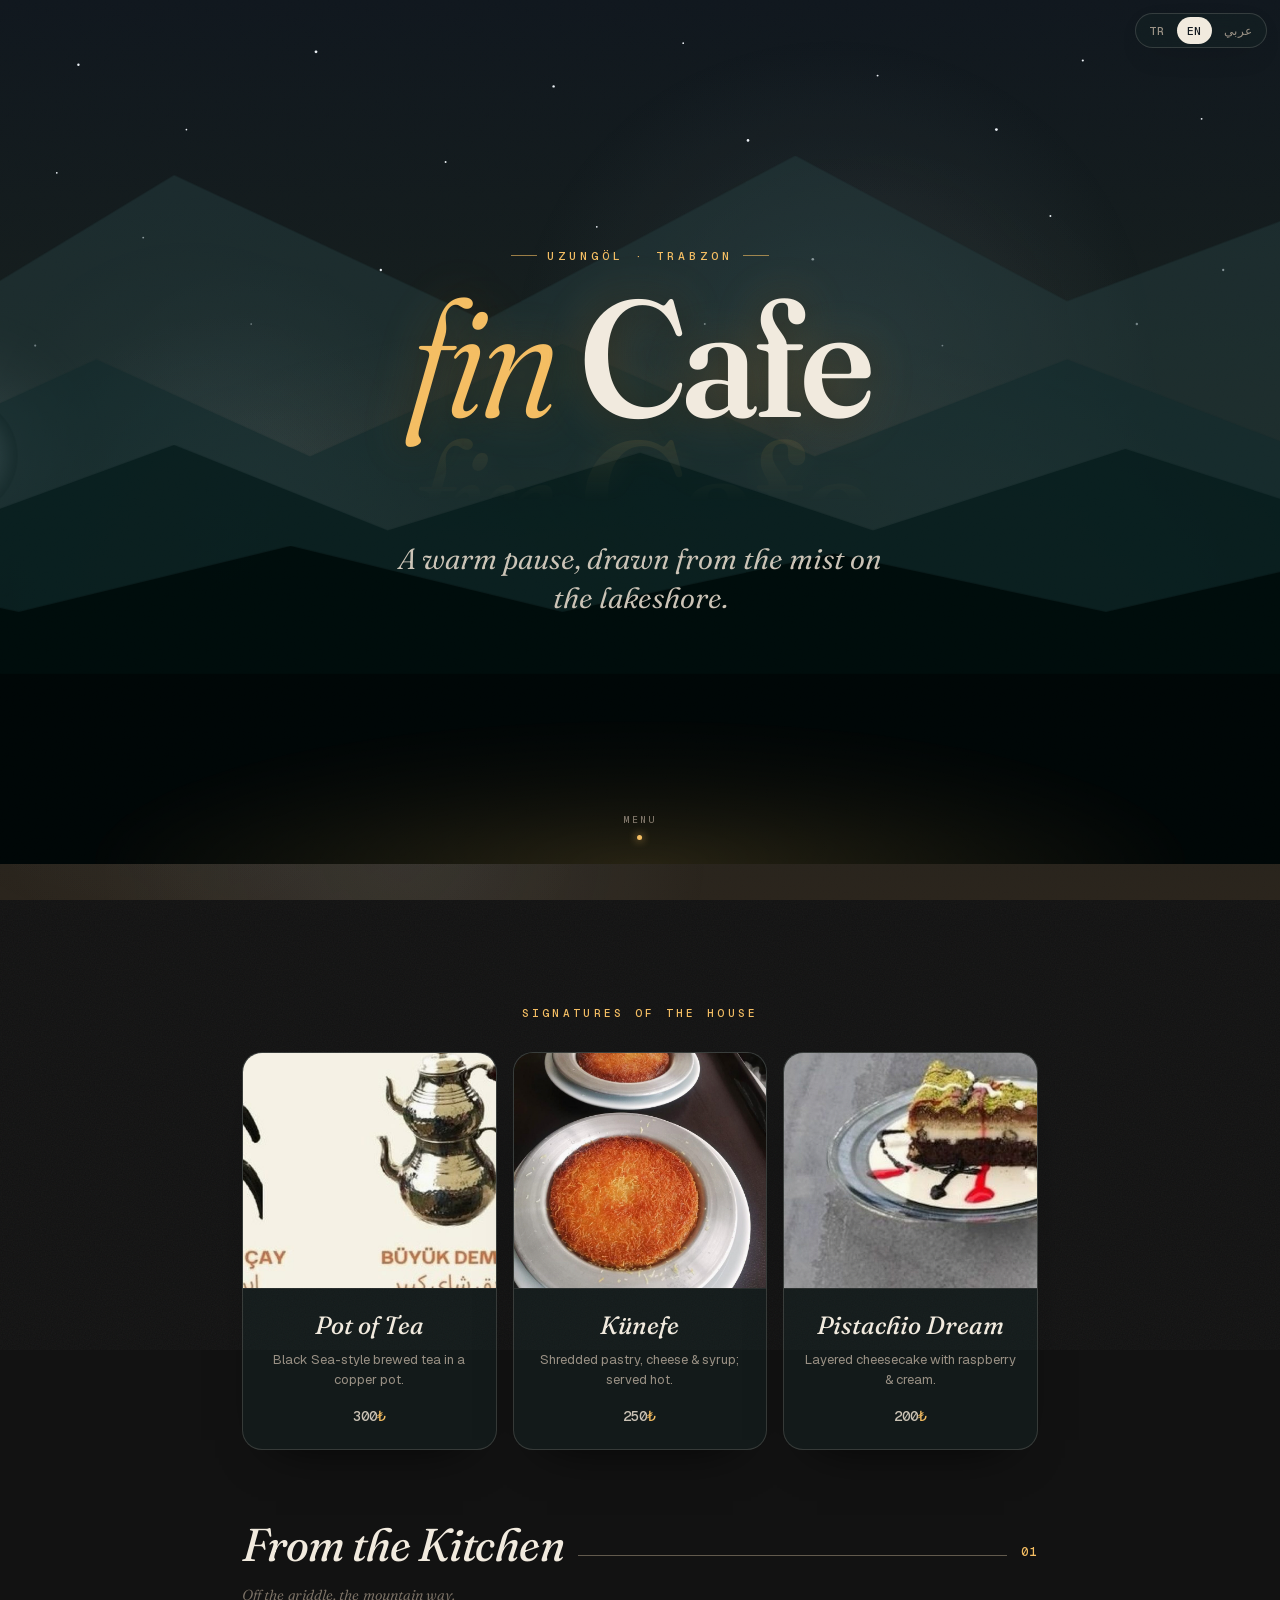
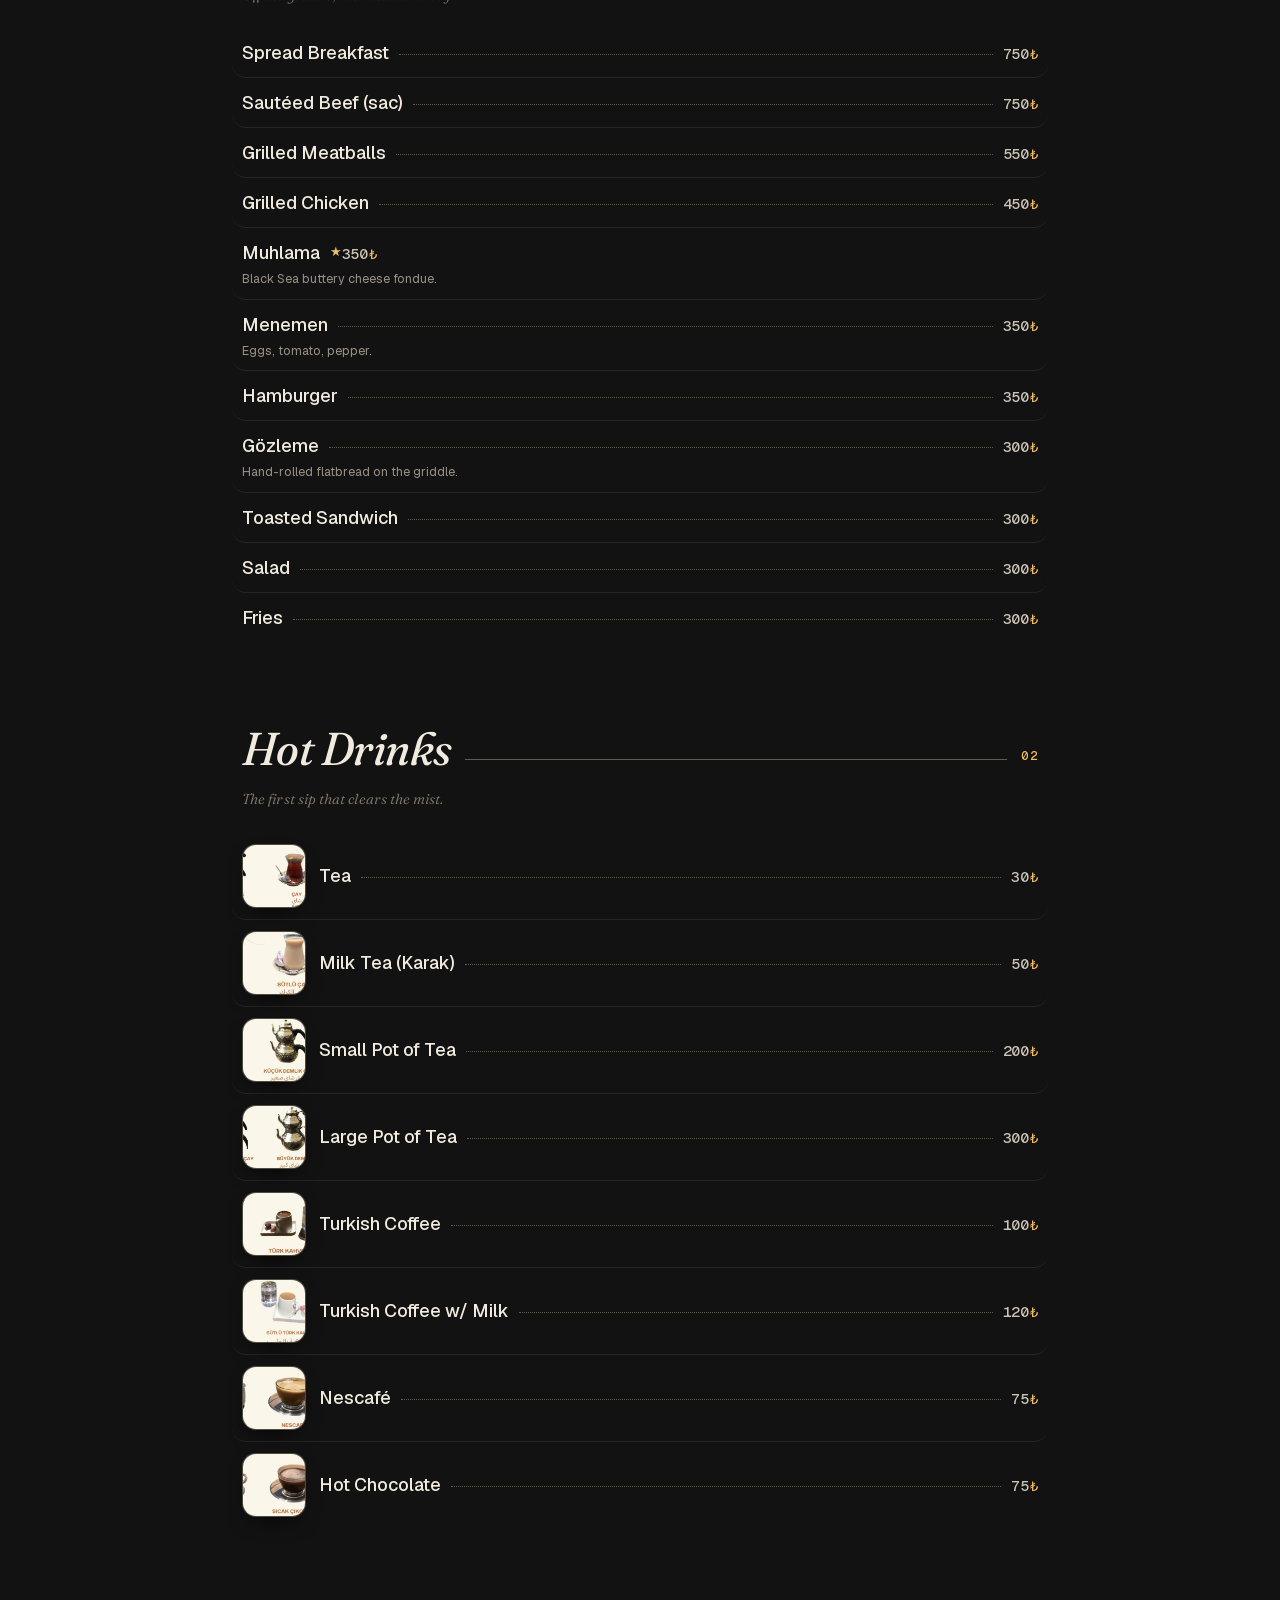
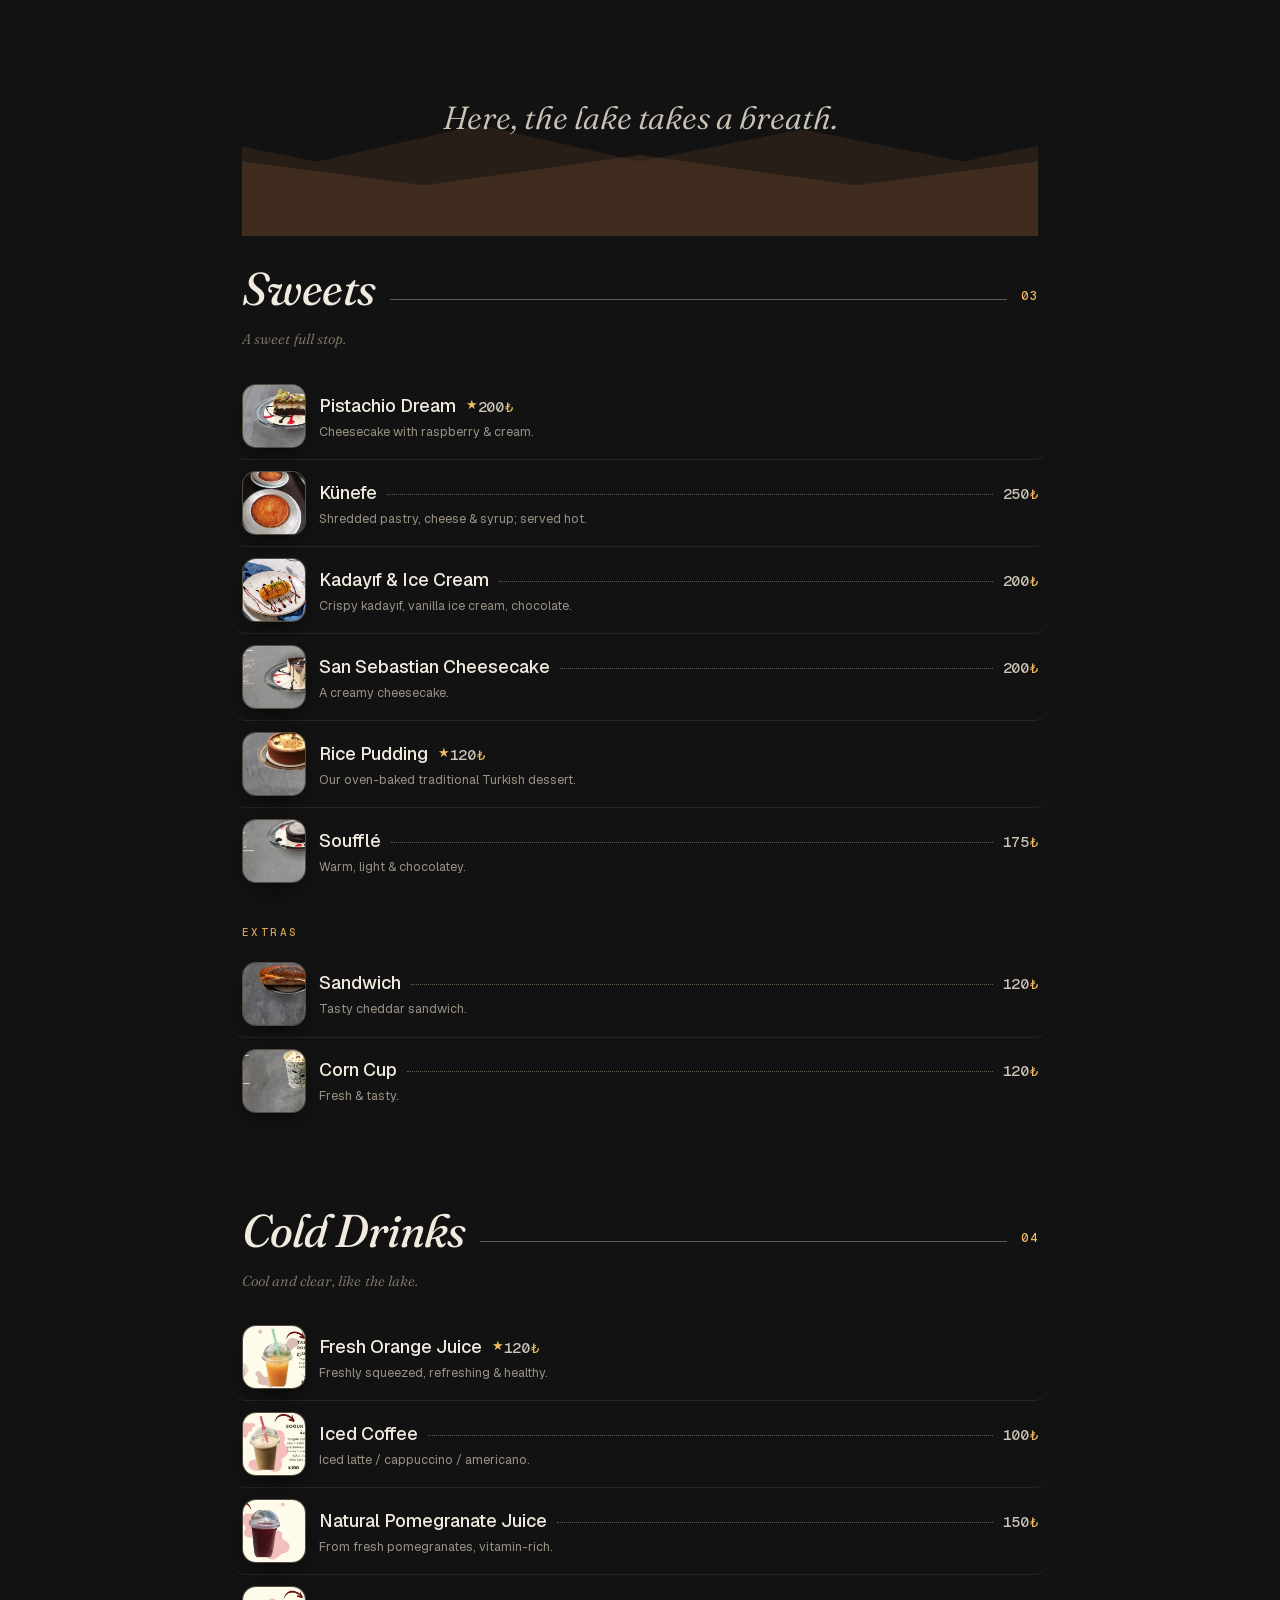
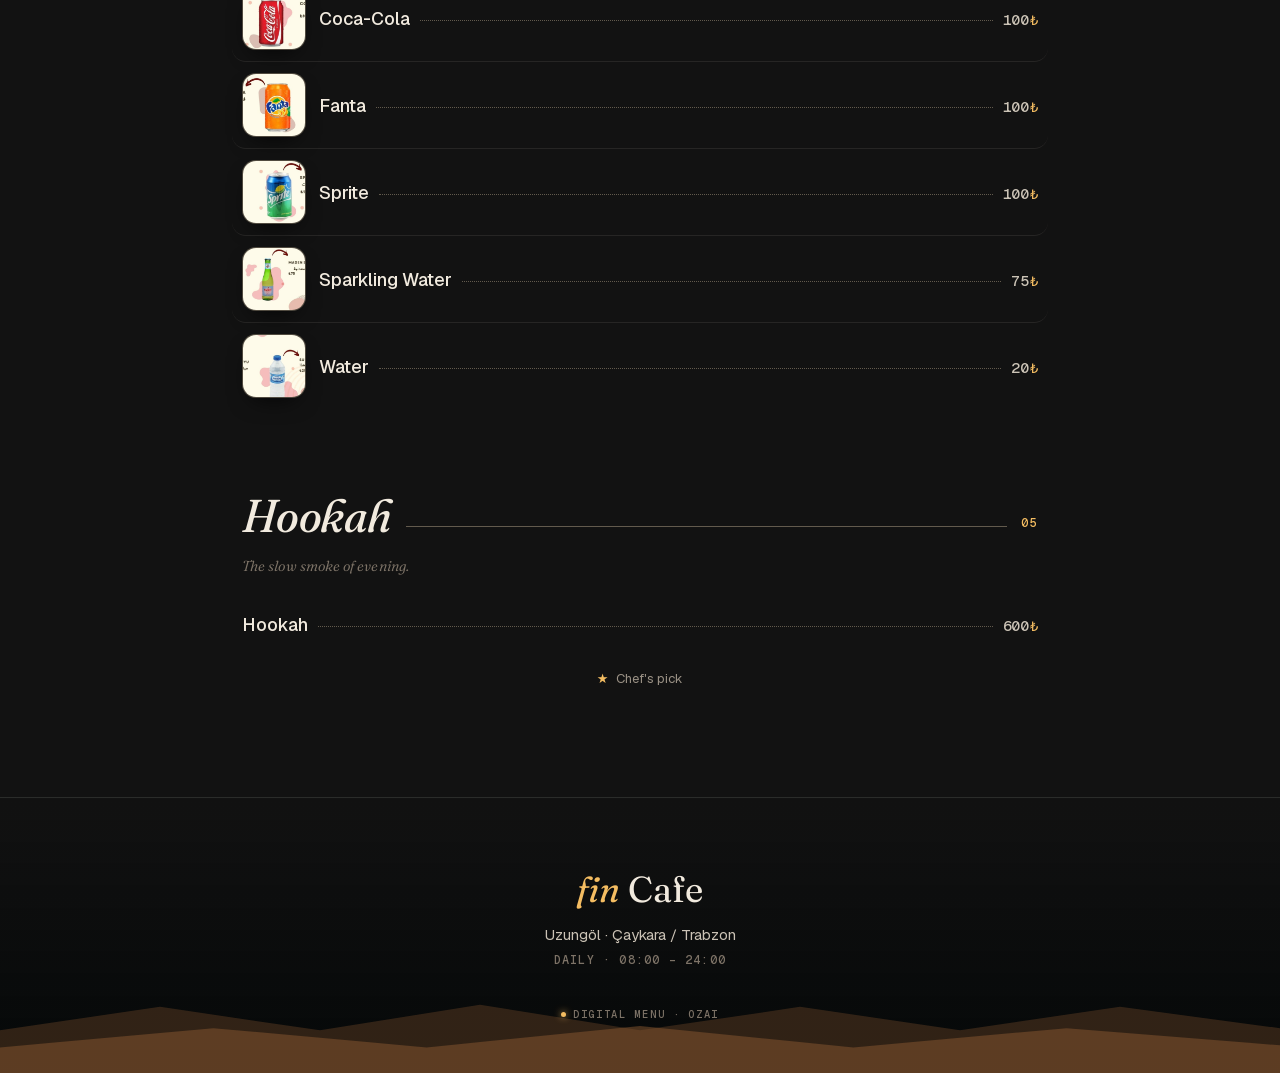
==== commit cb633406: "feat: dark cinematic 'after dark' theme + full SEO package Design — level up to night-Uzungöl: - Dee" ====
--- a/index.html
+++ b/index.html
@@ -3,43 +3,176 @@
 <head>
 <meta charset="utf-8">
 <meta name="viewport" content="width=device-width, initial-scale=1, viewport-fit=cover">
-<title>fin Cafe — Uzungöl · Menü</title>
-<meta name="description" content="fin Cafe dijital menü — Uzungöl, Trabzon. Gölün kıyısında, sisin içinden sıcak bir mola. Mutfaktan lezzetler, sıcak/soğuk içecekler, tatlılar ve nargile. TR · EN · AR.">
-<meta name="theme-color" content="#e9ece9">
-<meta name="robots" content="index,follow">
-
+
+<title>fin Cafe Uzungöl — Menü | Göl Manzaralı Kahvaltı, Künefe &amp; Kahve</title>
+<meta name="description" content="Uzungöl'ün kıyısında fin Cafe — serpme kahvaltı, mıhlama, künefe, taze kahve ve nargile. Göl manzaralı dijital menü, Çaykara / Trabzon. TR · EN · العربية.">
+<meta name="keywords" content="Uzungöl kafe, Uzungöl kahvaltı, Uzungöl serpme kahvaltı, Uzungöl manzaralı kahvaltı, Uzungöl künefe, Uzungöl restoran, Çaykara kafe, Trabzon Uzungöl yeme içme, fin Cafe Uzungöl, Uzungöl nargile">
+<meta name="author" content="fin Cafe">
+<meta name="robots" content="index, follow, max-image-preview:large, max-snippet:-1, max-video-preview:-1">
+<meta name="googlebot" content="index, follow">
+<link rel="canonical" href="https://ozzaii.github.io/FIN-Cafe-Menu/">
+<meta name="theme-color" content="#0f1720">
+<meta name="color-scheme" content="dark">
+
+<!-- geo / local -->
+<meta name="geo.region" content="TR-61">
+<meta name="geo.placename" content="Uzungöl, Çaykara, Trabzon">
+<meta name="geo.position" content="40.6206;40.2869">
+<meta name="ICBM" content="40.6206, 40.2869">
+
+<!-- open graph (WhatsApp / social preview) -->
 <meta property="og:type" content="restaurant.menu">
-<meta property="og:title" content="fin Cafe — Uzungöl">
-<meta property="og:description" content="Gölün kıyısında, sisin içinden sıcak bir mola.">
+<meta property="og:site_name" content="fin Cafe">
+<meta property="og:title" content="fin Cafe Uzungöl — Göl Manzaralı Menü">
+<meta property="og:description" content="Gölün kıyısında, sisin içinden sıcak bir mola. Serpme kahvaltı, mıhlama, künefe, kahve ve nargile — Uzungöl, Trabzon.">
+<meta property="og:url" content="https://ozzaii.github.io/FIN-Cafe-Menu/">
+<meta property="og:image" content="https://ozzaii.github.io/FIN-Cafe-Menu/img/kunefe.jpg">
+<meta property="og:image:alt" content="fin Cafe — Uzungöl">
+<meta property="og:image:width" content="900">
+<meta property="og:image:height" content="900">
 <meta property="og:locale" content="tr_TR">
-
-<link rel="icon" href="data:image/svg+xml,%3Csvg xmlns='http://www.w3.org/2000/svg' viewBox='0 0 32 32'%3E%3Crect width='32' height='32' rx='7' fill='%232b1d14'/%3E%3Cpath d='M8 13h13v6a4 4 0 0 1-4 4h-5a4 4 0 0 1-4-4z' fill='none' stroke='%23d98e5a' stroke-width='2'/%3E%3Cpath d='M21 14h2.5a2.5 2.5 0 0 1 0 5H21' fill='none' stroke='%23d98e5a' stroke-width='2'/%3E%3Cpath d='M11 6c-1 1.4 0 2.6 0 4M15 5c-1 1.6 0 2.8 0 4.4' stroke='%23d98e5a' stroke-width='1.6' stroke-linecap='round' opacity='.8'/%3E%3C/svg%3E">
+<meta property="og:locale:alternate" content="en_US">
+<meta property="og:locale:alternate" content="ar_AR">
+
+<!-- twitter -->
+<meta name="twitter:card" content="summary_large_image">
+<meta name="twitter:title" content="fin Cafe Uzungöl — Göl Manzaralı Menü">
+<meta name="twitter:description" content="Serpme kahvaltı, mıhlama, künefe, kahve ve nargile — Uzungöl'ün kıyısında.">
+<meta name="twitter:image" content="https://ozzaii.github.io/FIN-Cafe-Menu/img/kunefe.jpg">
+
+<!-- pwa-ish -->
+<meta name="apple-mobile-web-app-capable" content="yes">
+<meta name="apple-mobile-web-app-status-bar-style" content="black-translucent">
+<meta name="apple-mobile-web-app-title" content="fin Cafe">
+
+<link rel="icon" href="data:image/svg+xml,%3Csvg xmlns='http://www.w3.org/2000/svg' viewBox='0 0 32 32'%3E%3Crect width='32' height='32' rx='7' fill='%230f1720'/%3E%3Cpath d='M8 13h13v6a4 4 0 0 1-4 4h-5a4 4 0 0 1-4-4z' fill='none' stroke='%23e3b377' stroke-width='2'/%3E%3Cpath d='M21 14h2.5a2.5 2.5 0 0 1 0 5H21' fill='none' stroke='%23e3b377' stroke-width='2'/%3E%3Cpath d='M11 6c-1 1.4 0 2.6 0 4M15 5c-1 1.6 0 2.8 0 4.4' stroke='%23e3b377' stroke-width='1.6' stroke-linecap='round' opacity='.85'/%3E%3C/svg%3E">
 
 <link rel="preload" as="font" type="font/woff2" href="fonts/fraunces-vf-latin.woff2" crossorigin>
 <link rel="preload" as="font" type="font/woff2" href="fonts/fraunces-vf-italic-latin.woff2" crossorigin>
 <link rel="preload" as="font" type="font/woff2" href="fonts/geist-normal-400-latin.woff2" crossorigin>
 <link rel="stylesheet" href="fonts.css">
 
+<script type="application/ld+json">
+{
+  "@context": "https://schema.org",
+  "@type": "CafeOrCoffeeShop",
+  "name": "fin Cafe",
+  "description": "Uzungöl'ün kıyısında göl manzaralı kafe — serpme kahvaltı, mıhlama, künefe, taze kahve ve nargile.",
+  "url": "https://ozzaii.github.io/FIN-Cafe-Menu/",
+  "image": [
+    "https://ozzaii.github.io/FIN-Cafe-Menu/img/kunefe.jpg",
+    "https://ozzaii.github.io/FIN-Cafe-Menu/img/fistik_ruyasi.jpg",
+    "https://ozzaii.github.io/FIN-Cafe-Menu/img/buyuk_demlik.jpg"
+  ],
+  "servesCuisine": ["Turkish", "Black Sea", "Breakfast", "Cafe", "Desserts"],
+  "priceRange": "₺₺",
+  "currenciesAccepted": "TRY",
+  "acceptsReservations": "True",
+  "address": {
+    "@type": "PostalAddress",
+    "streetAddress": "Uzungöl",
+    "addressLocality": "Çaykara",
+    "addressRegion": "Trabzon",
+    "postalCode": "61960",
+    "addressCountry": "TR"
+  },
+  "geo": { "@type": "GeoCoordinates", "latitude": 40.6206, "longitude": 40.2869 },
+  "areaServed": "Uzungöl, Çaykara, Trabzon",
+  "openingHoursSpecification": [{
+    "@type": "OpeningHoursSpecification",
+    "dayOfWeek": ["Monday","Tuesday","Wednesday","Thursday","Friday","Saturday","Sunday"],
+    "opens": "08:00", "closes": "24:00"
+  }],
+  "hasMenu": {
+    "@type": "Menu",
+    "name": "fin Cafe Menü",
+    "inLanguage": ["tr","en","ar"],
+    "hasMenuSection": [
+      {
+        "@type": "MenuSection", "name": "Mutfaktan",
+        "hasMenuItem": [
+          {"@type":"MenuItem","name":"Serpme Kahvaltı","offers":{"@type":"Offer","price":"750","priceCurrency":"TRY"}},
+          {"@type":"MenuItem","name":"Sac Kavurma","offers":{"@type":"Offer","price":"750","priceCurrency":"TRY"}},
+          {"@type":"MenuItem","name":"Köfte","offers":{"@type":"Offer","price":"550","priceCurrency":"TRY"}},
+          {"@type":"MenuItem","name":"Tavuk Izgara","offers":{"@type":"Offer","price":"450","priceCurrency":"TRY"}},
+          {"@type":"MenuItem","name":"Mıhlama","description":"Karadeniz'in tereyağlı peynir fondüsü.","offers":{"@type":"Offer","price":"350","priceCurrency":"TRY"}},
+          {"@type":"MenuItem","name":"Menemen","offers":{"@type":"Offer","price":"350","priceCurrency":"TRY"}},
+          {"@type":"MenuItem","name":"Hamburger","offers":{"@type":"Offer","price":"350","priceCurrency":"TRY"}},
+          {"@type":"MenuItem","name":"Gözleme","offers":{"@type":"Offer","price":"300","priceCurrency":"TRY"}},
+          {"@type":"MenuItem","name":"Tost","offers":{"@type":"Offer","price":"300","priceCurrency":"TRY"}},
+          {"@type":"MenuItem","name":"Salata","offers":{"@type":"Offer","price":"300","priceCurrency":"TRY"}},
+          {"@type":"MenuItem","name":"Cips","offers":{"@type":"Offer","price":"300","priceCurrency":"TRY"}}
+        ]
+      },
+      {
+        "@type": "MenuSection", "name": "Sıcak İçecekler",
+        "hasMenuItem": [
+          {"@type":"MenuItem","name":"Çay","offers":{"@type":"Offer","price":"30","priceCurrency":"TRY"}},
+          {"@type":"MenuItem","name":"Sütlü Çay","offers":{"@type":"Offer","price":"50","priceCurrency":"TRY"}},
+          {"@type":"MenuItem","name":"Küçük Demlik Çay","offers":{"@type":"Offer","price":"200","priceCurrency":"TRY"}},
+          {"@type":"MenuItem","name":"Büyük Demlik Çay","offers":{"@type":"Offer","price":"300","priceCurrency":"TRY"}},
+          {"@type":"MenuItem","name":"Türk Kahvesi","offers":{"@type":"Offer","price":"100","priceCurrency":"TRY"}},
+          {"@type":"MenuItem","name":"Sütlü Türk Kahvesi","offers":{"@type":"Offer","price":"120","priceCurrency":"TRY"}},
+          {"@type":"MenuItem","name":"Nescafe","offers":{"@type":"Offer","price":"75","priceCurrency":"TRY"}},
+          {"@type":"MenuItem","name":"Sıcak Çikolata","offers":{"@type":"Offer","price":"75","priceCurrency":"TRY"}}
+        ]
+      },
+      {
+        "@type": "MenuSection", "name": "Tatlılar",
+        "hasMenuItem": [
+          {"@type":"MenuItem","name":"Fıstık Rüyası","description":"Frambuaz ve krema ile cheesecake.","offers":{"@type":"Offer","price":"200","priceCurrency":"TRY"}},
+          {"@type":"MenuItem","name":"Künefe","description":"Közde kadayıf, peynir ve şerbet; sıcacık.","offers":{"@type":"Offer","price":"250","priceCurrency":"TRY"}},
+          {"@type":"MenuItem","name":"Dondurmalı Kadayıf","description":"Çıtır kadayıf, sade dondurma, çikolata.","offers":{"@type":"Offer","price":"200","priceCurrency":"TRY"}},
+          {"@type":"MenuItem","name":"San Sebastian Cheesecake","offers":{"@type":"Offer","price":"200","priceCurrency":"TRY"}},
+          {"@type":"MenuItem","name":"Sütlaç","description":"Geleneksel Türk tatlısı, fırında.","offers":{"@type":"Offer","price":"120","priceCurrency":"TRY"}},
+          {"@type":"MenuItem","name":"Sufle","offers":{"@type":"Offer","price":"175","priceCurrency":"TRY"}},
+          {"@type":"MenuItem","name":"Sandviç","offers":{"@type":"Offer","price":"120","priceCurrency":"TRY"}},
+          {"@type":"MenuItem","name":"Bardakta Mısır","offers":{"@type":"Offer","price":"120","priceCurrency":"TRY"}}
+        ]
+      },
+      {
+        "@type": "MenuSection", "name": "Soğuk İçecekler",
+        "hasMenuItem": [
+          {"@type":"MenuItem","name":"Taze Sıkma Portakal Suyu","offers":{"@type":"Offer","price":"120","priceCurrency":"TRY"}},
+          {"@type":"MenuItem","name":"Soğuk Kahve","offers":{"@type":"Offer","price":"100","priceCurrency":"TRY"}},
+          {"@type":"MenuItem","name":"Doğal Nar Suyu","offers":{"@type":"Offer","price":"150","priceCurrency":"TRY"}},
+          {"@type":"MenuItem","name":"Coca-Cola","offers":{"@type":"Offer","price":"100","priceCurrency":"TRY"}},
+          {"@type":"MenuItem","name":"Fanta","offers":{"@type":"Offer","price":"100","priceCurrency":"TRY"}},
+          {"@type":"MenuItem","name":"Sprite","offers":{"@type":"Offer","price":"100","priceCurrency":"TRY"}},
+          {"@type":"MenuItem","name":"Maden Suyu","offers":{"@type":"Offer","price":"75","priceCurrency":"TRY"}},
+          {"@type":"MenuItem","name":"Su","offers":{"@type":"Offer","price":"20","priceCurrency":"TRY"}}
+        ]
+      },
+      {
+        "@type": "MenuSection", "name": "Nargile",
+        "hasMenuItem": [
+          {"@type":"MenuItem","name":"Nargile","offers":{"@type":"Offer","price":"600","priceCurrency":"TRY"}}
+        ]
+      }
+    ]
+  }
+}
+</script>
+
 <script>document.documentElement.classList.add('js');</script>
 <style>
 :root{
-  --bone:        oklch(0.965 0.008 83);
-  --cream:       oklch(0.948 0.016 80);
-  --sand:        oklch(0.900 0.024 76);
-  --clay:        oklch(0.84 0.03 70);
-  --stone:       oklch(0.58 0.024 58);
-  --ink:         oklch(0.225 0.018 52);
-  --ink-soft:    oklch(0.34 0.020 50);
-  --ink-mute:    oklch(0.48 0.018 54);
-  --terra:       oklch(0.575 0.155 40);
-  --terra-deep:  oklch(0.47 0.14 37);
-  --ember:       oklch(0.74 0.150 64);
-  --line:        oklch(0.225 0.018 52 / 0.16);
-  --line-soft:   oklch(0.225 0.018 52 / 0.09);
-  --line-strong: oklch(0.225 0.018 52 / 0.32);
-
-  /* scroll-driven sky (set by JS, dawn → noon → golden → dusk) */
-  --sky-1:#eceeec; --sky-2:#e7eae7; --sky-3:#ead7c4;
+  /* ===== dark cinematic palette — Uzungöl after dark ===== */
+  --bone:        oklch(0.94 0.018 84);
+  --ink-soft:    oklch(0.82 0.020 80);
+  --ink-mute:    oklch(0.66 0.020 74);
+  --stone:       oklch(0.56 0.022 70);
+  --terra:       oklch(0.72 0.130 56);
+  --gold:        oklch(0.83 0.125 78);
+  --ember:       oklch(0.80 0.140 66);
+  --glass:       oklch(0.26 0.022 200 / 0.42);
+  --glass-2:     oklch(0.30 0.026 80 / 0.30);
+  --line:        oklch(0.92 0.02 84 / 0.16);
+  --line-soft:   oklch(0.92 0.02 84 / 0.09);
+  --line-strong: oklch(0.84 0.05 78 / 0.40);
+
+  /* scroll-driven night sky (set by JS, dusk → night → pre-dawn) */
+  --sky-1:#10171e; --sky-2:#161f1d; --sky-3:#2a241c;
 
   --display:"Fraunces VF","Fraunces","Times New Roman",serif;
   --body:"Geist","Helvetica Neue",system-ui,sans-serif;
@@ -52,14 +185,14 @@
 *,*::before,*::after{box-sizing:border-box;}
 html{-webkit-text-size-adjust:100%;scroll-behavior:smooth;}
 body{
-  margin:0;color:var(--ink);
-  background:linear-gradient(180deg,var(--sky-1),var(--sky-2) 46%,var(--sky-3));
+  margin:0;color:var(--bone);
+  background:linear-gradient(180deg,var(--sky-1),var(--sky-2) 44%,var(--sky-3));
   background-attachment:fixed;
   font-family:var(--body);font-weight:400;font-size:17px;line-height:1.5;
   -webkit-font-smoothing:antialiased;-moz-osx-font-smoothing:grayscale;
   text-rendering:optimizeLegibility;overflow-x:hidden;
 }
-::selection{background:var(--terra);color:var(--bone);}
+::selection{background:var(--gold);color:#10171e;}
 img,svg,canvas{display:block;max-width:100%;}
 a{color:inherit;}
 
@@ -68,56 +201,67 @@
 html[lang="en"] .tr,html[lang="en"] .ar{display:none;}
 html[lang="ar"] .tr,html[lang="ar"] .en{display:none;}
 html[lang="ar"] .ar{font-style:normal!important;font-variation-settings:normal!important;letter-spacing:0!important;}
-html[lang="ar"] body{font-family:var(--ar);line-height:1.7;}
+html[lang="ar"] body{font-family:var(--ar);line-height:1.75;}
 html[lang="ar"] .price,html[lang="ar"] .spot .pr,html[lang="ar"] .cat-head .ix{direction:ltr;}
 
 /* ===== fixed atmosphere ===== */
+.starfield{position:fixed;inset:0 0 auto 0;height:72vh;z-index:-3;pointer-events:none;
+  -webkit-mask-image:linear-gradient(180deg,#000 40%,transparent);mask-image:linear-gradient(180deg,#000 40%,transparent);}
+.star{fill:#eef2f7;}
+.star.tw{animation:tw 4s ease-in-out infinite;}
+.star.tw2{animation:tw 5.5s ease-in-out infinite;animation-delay:1.2s;}
+@keyframes tw{0%,100%{opacity:.25;}50%{opacity:.95;}}
 .celest{
-  position:fixed;left:0;top:0;width:128px;height:128px;border-radius:50%;z-index:-2;
+  position:fixed;left:0;top:0;width:120px;height:120px;border-radius:50%;z-index:-2;
   pointer-events:none;will-change:transform,opacity;
-  background:radial-gradient(circle at 50% 50%,
-     oklch(0.97 0.06 80 / .9), oklch(0.86 0.13 72 / .42) 44%, transparent 70%);
-  filter:blur(3px);
+  background:radial-gradient(circle at 50% 50%, rgba(238,242,248,.96), rgba(205,216,228,.45) 42%, transparent 70%);
+  box-shadow:0 0 70px 24px rgba(210,222,235,.18);filter:blur(.4px);
 }
-.mist{position:fixed;inset:0;z-index:-1;pointer-events:none;opacity:.9;}
+.mist{position:fixed;inset:0;z-index:-1;pointer-events:none;opacity:.85;}
 .grain{
-  position:fixed;inset:-50%;z-index:60;pointer-events:none;opacity:.045;
+  position:fixed;inset:-50%;z-index:60;pointer-events:none;opacity:.05;
   background-image:url("data:image/svg+xml,%3Csvg xmlns='http://www.w3.org/2000/svg' width='160' height='160'%3E%3Cfilter id='n'%3E%3CfeTurbulence type='fractalNoise' baseFrequency='0.82' numOctaves='3' stitchTiles='stitch'/%3E%3C/filter%3E%3Crect width='100%25' height='100%25' filter='url(%23n)'/%3E%3C/svg%3E");
-  mix-blend-mode:multiply;
+  mix-blend-mode:overlay;
 }
 .progress{position:fixed;top:0;inset-inline-start:0;height:2px;width:100%;transform:scaleX(0);transform-origin:0 50%;
-  background:linear-gradient(90deg,var(--terra),var(--ember));z-index:70;will-change:transform;}
+  background:linear-gradient(90deg,var(--terra),var(--gold));z-index:70;will-change:transform;box-shadow:0 0 12px var(--gold);}
 html[dir="rtl"] .progress{transform-origin:100% 50%;}
 
 /* ===== language toggle ===== */
 .lang{
   position:fixed;top:max(13px,env(safe-area-inset-top));inset-inline-end:13px;z-index:55;
   display:flex;gap:2px;padding:3px;border-radius:999px;
-  background:oklch(0.98 0.01 80 / 0.66);backdrop-filter:blur(12px) saturate(1.2);-webkit-backdrop-filter:blur(12px) saturate(1.2);
-  border:1px solid var(--line);box-shadow:0 8px 26px -16px oklch(0.225 0.018 52 / 0.6);
+  background:oklch(0.24 0.02 200 / 0.5);backdrop-filter:blur(14px) saturate(1.2);-webkit-backdrop-filter:blur(14px) saturate(1.2);
+  border:1px solid var(--line);box-shadow:0 10px 30px -16px #000;
 }
 .lang button{font-family:var(--mono);font-size:11.5px;font-weight:500;letter-spacing:.05em;
   border:0;background:none;color:var(--ink-mute);cursor:pointer;padding:6px 10px;border-radius:999px;
   transition:color .25s,background .25s;}
-.lang button[aria-pressed="true"]{background:var(--ink);color:var(--bone);}
+.lang button[aria-pressed="true"]{background:var(--bone);color:#10171e;}
 
 /* ===== HERO ===== */
 .hero{position:relative;min-height:96svh;min-height:96vh;display:flex;flex-direction:column;
   align-items:center;justify-content:center;text-align:center;overflow:hidden;padding:0 22px;}
 .scene{position:absolute;inset:0;z-index:0;pointer-events:none;}
-.scene svg{position:absolute;left:50%;transform:translateX(-50%);bottom:0;width:178%;max-width:none;height:auto;}
+.afterglow{position:absolute;left:50%;bottom:6%;transform:translateX(-50%);width:135%;height:62%;
+  background:radial-gradient(ellipse at 50% 100%, oklch(0.62 0.13 58 / .42), oklch(0.4 0.09 50 / .14) 42%, transparent 66%);}
+.scene .ridges{position:absolute;left:50%;transform:translateX(-50%);bottom:0;width:182%;max-width:none;height:auto;}
 .ridge{will-change:transform;}
+.lakeshine{position:absolute;left:50%;transform:translateX(-50%);bottom:0;width:100%;height:24%;
+  background:linear-gradient(180deg, transparent, oklch(0.7 0.12 70 / .10) 60%, oklch(0.8 0.13 78 / .16));
+  -webkit-mask-image:radial-gradient(60% 100% at 50% 100%, #000, transparent 72%);mask-image:radial-gradient(60% 100% at 50% 100%, #000, transparent 72%);}
 .hero-inner{position:relative;z-index:3;}
-.place{font-family:var(--mono);font-size:11.5px;letter-spacing:.32em;text-transform:uppercase;color:var(--terra);margin:0 0 22px;}
-.place::before,.place::after{content:"";display:inline-block;width:24px;height:1px;background:var(--terra);opacity:.55;vertical-align:.32em;margin:0 .85em;}
-.mark{font-family:var(--display);font-weight:380;font-size:clamp(64px,20vw,158px);line-height:.88;margin:0;
-  color:var(--ink);letter-spacing:-.018em;font-variation-settings:"opsz" 144,"SOFT" 44,"WONK" 1;}
-.mark .fin{font-style:italic;font-weight:330;}
+.place{font-family:var(--mono);font-size:11.5px;letter-spacing:.34em;text-transform:uppercase;color:var(--gold);margin:0 0 22px;}
+.place::before,.place::after{content:"";display:inline-block;width:26px;height:1px;background:var(--gold);opacity:.6;vertical-align:.32em;margin:0 .9em;}
+.mark{font-family:var(--display);font-weight:380;font-size:clamp(66px,21vw,166px);line-height:.86;margin:0;
+  color:var(--bone);letter-spacing:-.018em;font-variation-settings:"opsz" 144,"SOFT" 48,"WONK" 1;
+  text-shadow:0 0 46px oklch(0.83 0.12 78 / .28), 0 2px 30px rgba(0,0,0,.5);}
+.mark .fin{font-style:italic;font-weight:330;color:var(--gold);}
 .mark .cafe{font-weight:560;}
-.reflect{position:relative;z-index:2;height:clamp(46px,11vw,86px);margin-top:-4px;overflow:hidden;
-  -webkit-mask-image:linear-gradient(180deg,rgba(0,0,0,.46),transparent 80%);
-          mask-image:linear-gradient(180deg,rgba(0,0,0,.46),transparent 80%);}
-.reflect .mark{transform:scaleY(-1);opacity:.20;filter:blur(.5px);color:var(--terra-deep);
+.reflect{position:relative;z-index:2;height:clamp(48px,12vw,92px);margin-top:-2px;overflow:hidden;
+  -webkit-mask-image:linear-gradient(180deg,rgba(0,0,0,.5),transparent 82%);
+          mask-image:linear-gradient(180deg,rgba(0,0,0,.5),transparent 82%);}
+.reflect .mark{transform:scaleY(-1);opacity:.24;filter:blur(.6px);color:var(--gold);text-shadow:0 0 30px var(--gold);
   animation:ripple 5.5s ease-in-out infinite;}
 @keyframes ripple{0%,100%{transform:scaleY(-1) translateX(-3px) skewX(-1.4deg);}50%{transform:scaleY(-1) translateX(3px) skewX(1.4deg);}}
 .tagline{font-family:var(--display);font-style:italic;font-weight:360;font-size:clamp(18px,4.9vw,29px);
@@ -127,12 +271,12 @@
   display:flex;flex-direction:column;align-items:center;gap:8px;color:var(--stone);
   font-family:var(--mono);font-size:9.5px;letter-spacing:.26em;text-transform:uppercase;}
 html[lang="ar"] .scrollcue{font-family:var(--ar);letter-spacing:.05em;}
-.scrollcue .dot{width:5px;height:5px;border-radius:50%;background:var(--terra);animation:fall 1.9s var(--ease) infinite;}
+.scrollcue .dot{width:5px;height:5px;border-radius:50%;background:var(--gold);box-shadow:0 0 8px var(--gold);animation:fall 1.9s var(--ease) infinite;}
 @keyframes fall{0%{transform:translateY(-7px);opacity:0;}40%{opacity:1;}100%{transform:translateY(11px);opacity:0;}}
 
 /* ===== sticky category nav ===== */
-.catnav{position:sticky;top:0;z-index:40;background:oklch(0.97 0.012 80 / 0.8);
-  backdrop-filter:blur(14px) saturate(1.3);-webkit-backdrop-filter:blur(14px) saturate(1.3);border-bottom:1px solid var(--line-soft);
+.catnav{position:sticky;top:0;z-index:40;background:oklch(0.16 0.02 200 / 0.72);
+  backdrop-filter:blur(16px) saturate(1.3);-webkit-backdrop-filter:blur(16px) saturate(1.3);border-bottom:1px solid var(--line-soft);
   opacity:0;visibility:hidden;transform:translateY(-10px);
   transition:opacity .45s var(--ease),transform .45s var(--ease),visibility .45s;}
 .catnav.show{opacity:1;visibility:visible;transform:none;}
@@ -141,28 +285,28 @@
 .catnav ul::-webkit-scrollbar{display:none;}
 .catnav a{display:block;white-space:nowrap;scroll-snap-align:start;font-family:var(--mono);font-size:12px;
   letter-spacing:.03em;color:var(--ink-mute);padding:7px 13px;border-radius:999px;transition:color .2s,background .2s;text-decoration:none;}
-.catnav a.active{background:var(--ink);color:var(--bone);}
+.catnav a.active{background:var(--bone);color:#10171e;}
 html[lang="ar"] .catnav a{font-family:var(--ar);font-size:13px;}
 
 /* ===== signature spotlight (bold photo cards) ===== */
 .spotlight{max-width:var(--maxw);margin:0 auto;padding:clamp(50px,10vw,90px) 22px clamp(6px,2vw,16px);}
-.spot-kicker{font-family:var(--mono);font-size:11px;letter-spacing:.3em;text-transform:uppercase;color:var(--terra);text-align:center;margin:0 0 30px;}
+.spot-kicker{font-family:var(--mono);font-size:11px;letter-spacing:.3em;text-transform:uppercase;color:var(--gold);text-align:center;margin:0 0 30px;}
 html[lang="ar"] .spot-kicker{font-family:var(--ar);letter-spacing:.06em;}
 .spot-grid{display:grid;grid-template-columns:1fr;gap:16px;}
 @media(min-width:700px){.spot-grid{grid-template-columns:repeat(3,1fr);}}
 .spot{position:relative;border:1px solid var(--line);border-radius:20px;overflow:hidden;
-  background:linear-gradient(165deg, oklch(0.97 0.018 80 / .7), oklch(0.9 0.03 70 / .4));
-  box-shadow:0 1px 0 oklch(1 0 0 / .5) inset;
+  background:var(--glass);backdrop-filter:blur(8px);-webkit-backdrop-filter:blur(8px);
+  box-shadow:0 1px 0 oklch(1 0 0 / .06) inset, 0 24px 50px -34px #000;
   transition:transform .55s var(--ease),box-shadow .55s var(--ease),border-color .55s var(--ease);}
-.spot .photo{width:100%;height:clamp(200px,46vw,236px);object-fit:cover;border-bottom:1px solid var(--line-soft);}
+.spot .photo{width:100%;height:clamp(200px,46vw,236px);object-fit:cover;border-bottom:1px solid var(--line-soft);
+  transition:filter .55s var(--ease);filter:saturate(1.02) brightness(.98);}
 .spot .body{padding:18px 20px 20px;text-align:center;}
-.spot h3{font-family:var(--display);font-style:italic;font-weight:440;font-size:clamp(21px,5vw,25px);margin:0 0 6px;color:var(--ink);font-variation-settings:"opsz" 40,"SOFT" 24,"WONK" 1;}
+.spot h3{font-family:var(--display);font-style:italic;font-weight:440;font-size:clamp(21px,5vw,25px);margin:0 0 6px;color:var(--bone);font-variation-settings:"opsz" 40,"SOFT" 24,"WONK" 1;}
 html[lang="ar"] .spot h3{font-family:var(--ar);font-style:normal;}
 .spot p{font-size:13px;color:var(--ink-mute);margin:0 0 14px;line-height:1.5;}
 .spot .pr{font-family:var(--mono);font-weight:500;font-size:14px;color:var(--ink-soft);}
-.spot .pr .cur{color:var(--terra);}
-@media(hover:hover){.spot:hover{transform:translateY(-6px);box-shadow:0 34px 64px -38px oklch(0.225 0.018 52 / .55);border-color:var(--line-strong);}.spot:hover .photo{filter:saturate(1.05);}}
-.spot .photo{transition:filter .55s var(--ease);}
+.spot .pr .cur{color:var(--gold);}
+@media(hover:hover){.spot:hover{transform:translateY(-6px);box-shadow:0 40px 70px -40px #000, 0 0 40px -18px var(--gold);border-color:var(--line-strong);}.spot:hover .photo{filter:saturate(1.1) brightness(1.04);}}
 
 /* ===== menu ===== */
 main{max-width:var(--maxw);margin:0 auto;padding:clamp(24px,5vw,44px) 22px 24px;position:relative;z-index:2;}
@@ -170,41 +314,41 @@
 .cat:last-of-type{margin-bottom:20px;}
 .cat-head{display:flex;align-items:baseline;gap:14px;margin:0 0 6px;}
 .cat-head h2{font-family:var(--display);font-style:italic;font-weight:440;font-size:clamp(30px,7.4vw,46px);margin:0;
-  color:var(--ink);letter-spacing:-.012em;white-space:nowrap;font-variation-settings:"opsz" 72,"SOFT" 26,"WONK" 1;}
+  color:var(--bone);letter-spacing:-.012em;white-space:nowrap;font-variation-settings:"opsz" 72,"SOFT" 26,"WONK" 1;}
 html[lang="ar"] .cat-head h2{font-family:var(--ar);font-style:normal;}
 .cat-head .rule{flex:1;height:1px;background:var(--line-strong);transform:translateY(-5px);}
-.cat-head .ix{font-family:var(--mono);font-size:12px;color:var(--terra);letter-spacing:.12em;transform:translateY(-5px);}
+.cat-head .ix{font-family:var(--mono);font-size:12px;color:var(--gold);letter-spacing:.12em;transform:translateY(-5px);}
 .cat-intro{font-family:var(--display);font-style:italic;font-weight:350;font-size:14.5px;color:var(--stone);margin:0 0 22px;letter-spacing:.005em;}
 html[lang="ar"] .cat-intro{font-family:var(--ar);font-style:normal;}
-.subhead{font-family:var(--mono);font-size:11px;letter-spacing:.22em;text-transform:uppercase;color:var(--stone);margin:30px 0 10px;}
+.subhead{font-family:var(--mono);font-size:11px;letter-spacing:.22em;text-transform:uppercase;color:var(--gold);margin:30px 0 10px;opacity:.85;}
 html[lang="ar"] .subhead{font-family:var(--ar);letter-spacing:.05em;}
 
 ul.items{list-style:none;margin:0;padding:0;}
 .item{display:flex;align-items:center;gap:13px;padding:11px 10px;margin:0 -10px;border-radius:14px;
   border-bottom:1px solid var(--line-soft);transition:background .35s var(--ease);}
 .item:last-child{border-bottom:0;}
-@media(hover:hover){.item:hover{background:oklch(0.8 0.04 64 / .14);}}
+@media(hover:hover){.item:hover{background:oklch(0.8 0.1 78 / .07);}}
 .item .thumb{width:64px;height:64px;border-radius:14px;object-fit:cover;flex:none;
-  border:1px solid var(--line);box-shadow:0 10px 22px -14px oklch(0.225 0.018 52 / .6);background:var(--sand);}
+  border:1px solid var(--line);box-shadow:0 10px 24px -12px #000;background:oklch(0.3 0.02 80);}
 .item .info{flex:1;min-width:0;}
 .item .row1{display:flex;align-items:baseline;gap:10px;}
-.item .name{font-weight:500;color:var(--ink);font-size:clamp(16px,4.3vw,18px);}
-.item .star{color:var(--terra);font-size:.72em;vertical-align:.24em;margin-inline-start:6px;
+.item .name{font-weight:500;color:var(--bone);font-size:clamp(16px,4.3vw,18px);}
+.item .star{color:var(--gold);font-size:.72em;vertical-align:.24em;margin-inline-start:6px;
   display:inline-block;animation:twinkle 3.6s ease-in-out infinite;}
 @keyframes twinkle{0%,100%{opacity:.5;transform:scale(.88);}50%{opacity:1;transform:scale(1.14);}}
 .item .lead{flex:1;border-bottom:1px dotted var(--line-strong);transform:translateY(-4px);min-width:16px;}
 .item .price{font-family:var(--mono);font-weight:500;font-size:15px;color:var(--ink-soft);white-space:nowrap;letter-spacing:-.01em;}
-.item .price .cur{color:var(--terra);font-size:.85em;margin-inline-start:1px;}
+.item .price .cur{color:var(--gold);font-size:.85em;margin-inline-start:1px;}
 .item .desc{font-size:12.5px;color:var(--ink-mute);margin-top:4px;line-height:1.4;}
 html[lang="ar"] .item .desc{font-size:13px;}
 
 .legend{display:flex;align-items:center;justify-content:center;gap:8px;font-size:13px;color:var(--ink-mute);margin:8px 0 0;}
-.legend .star{color:var(--terra);}
+.legend .star{color:var(--gold);}
 html[lang="ar"] .legend{font-family:var(--ar);}
 
 /* ===== interlude scene break ===== */
 .interlude{position:relative;margin:clamp(8px,2vw,18px) 0;padding:clamp(54px,11vw,96px) 22px;text-align:center;overflow:hidden;}
-.interlude svg{position:absolute;inset:0;width:100%;height:100%;z-index:0;opacity:.5;color:var(--terra-deep);}
+.interlude svg{position:absolute;inset:0;width:100%;height:100%;z-index:0;opacity:.45;color:var(--terra);}
 .interlude p{position:relative;z-index:1;font-family:var(--display);font-style:italic;font-weight:340;
   font-size:clamp(20px,5.4vw,32px);color:var(--ink-soft);margin:0 auto;max-width:22ch;line-height:1.4;}
 html[lang="ar"] .interlude p{font-family:var(--ar);font-style:normal;}
@@ -212,17 +356,17 @@
 /* ===== footer ===== */
 footer{position:relative;margin-top:clamp(44px,9vw,84px);padding:64px 22px calc(48px + env(safe-area-inset-bottom));
   text-align:center;border-top:1px solid var(--line);overflow:hidden;
-  background:linear-gradient(180deg,transparent,oklch(0.82 0.04 64 / .42));}
-.footscene{position:absolute;left:0;right:0;bottom:0;z-index:0;pointer-events:none;opacity:.5;color:var(--terra-deep);}
+  background:linear-gradient(180deg,transparent,oklch(0.10 0.015 200 / .7));}
+.footscene{position:absolute;left:0;right:0;bottom:0;z-index:0;pointer-events:none;opacity:.6;color:var(--terra);}
 .foot-in{position:relative;z-index:1;}
-.f-mark{font-family:var(--display);font-size:36px;color:var(--ink);margin:0 0 8px;}
-.f-mark .fin{font-style:italic;}
+.f-mark{font-family:var(--display);font-size:36px;color:var(--bone);margin:0 0 8px;}
+.f-mark .fin{font-style:italic;color:var(--gold);}
 .f-place{color:var(--ink-soft);font-size:15px;margin:0 0 5px;}
 .f-hours{font-family:var(--mono);font-size:12px;letter-spacing:.1em;color:var(--stone);margin:0 0 30px;}
 .f-credit{display:inline-flex;align-items:center;gap:7px;font-family:var(--mono);font-size:10.5px;letter-spacing:.16em;
   text-transform:uppercase;color:var(--stone);text-decoration:none;transition:color .25s;}
-.f-credit:hover{color:var(--terra);}
-.f-credit .dot{width:5px;height:5px;border-radius:50%;background:var(--terra);}
+.f-credit:hover{color:var(--gold);}
+.f-credit .dot{width:5px;height:5px;border-radius:50%;background:var(--gold);box-shadow:0 0 7px var(--gold);}
 html[lang="ar"] .f-place,html[lang="ar"] .f-hours,html[lang="ar"] .f-credit{font-family:var(--ar);letter-spacing:.04em;}
 
 /* ===== reveal ===== */
@@ -244,12 +388,24 @@
 @media (prefers-reduced-motion:reduce){
   html{scroll-behavior:auto;}
   .reveal,.js .reveal,.js .cat .item{opacity:1!important;transform:none!important;transition:none;}
-  .scrollcue .dot,.item .star,.reflect .mark{animation:none;}
+  .scrollcue .dot,.item .star,.reflect .mark,.star.tw,.star.tw2{animation:none;}
   .mist{display:none;}
 }
 </style>
 </head>
 <body>
+<svg class="starfield" viewBox="0 0 1200 600" preserveAspectRatio="xMidYMin slice" aria-hidden="true">
+  <g class="star">
+    <circle cx="80" cy="60" r="1.1"/><circle cx="180" cy="120" r="0.8"/><circle cx="300" cy="48" r="1.3" class="tw"/>
+    <circle cx="420" cy="150" r="0.9"/><circle cx="520" cy="80" r="1.1" class="tw2"/><circle cx="640" cy="40" r="0.8"/>
+    <circle cx="700" cy="130" r="1.2" class="tw"/><circle cx="820" cy="70" r="0.9"/><circle cx="930" cy="120" r="1.3" class="tw2"/>
+    <circle cx="1010" cy="56" r="1"/><circle cx="1120" cy="110" r="0.85" class="tw"/><circle cx="140" cy="220" r="0.9"/>
+    <circle cx="360" cy="250" r="1.1" class="tw2"/><circle cx="560" cy="210" r="0.8"/><circle cx="760" cy="240" r="1.2" class="tw"/>
+    <circle cx="980" cy="200" r="0.9"/><circle cx="1140" cy="250" r="1.05" class="tw2"/><circle cx="240" cy="300" r="0.8"/>
+    <circle cx="480" cy="330" r="1" class="tw"/><circle cx="880" cy="320" r="0.85"/><circle cx="1060" cy="300" r="1.1" class="tw2"/>
+    <circle cx="60" cy="160" r="0.8"/><circle cx="660" cy="300" r="0.9" class="tw"/><circle cx="40" cy="320" r="1"/>
+  </g>
+</svg>
 <div class="celest" aria-hidden="true"></div>
 <canvas class="mist" aria-hidden="true"></canvas>
 <div class="grain" aria-hidden="true"></div>
@@ -263,12 +419,15 @@
 
 <header class="hero">
   <div class="scene" aria-hidden="true">
-    <svg viewBox="0 0 1200 560" preserveAspectRatio="xMidYMax slice" fill="none">
-      <path class="ridge" data-depth="5"  d="M0 300 L120 250 220 290 360 205 520 280 680 195 820 270 980 210 1120 275 1200 238 1200 560 0 560 Z" fill="oklch(0.86 0.03 70 / .5)"/>
-      <path class="ridge" data-depth="12" d="M0 360 L90 318 180 360 270 308 360 360 470 296 580 358 700 304 820 360 940 314 1060 360 1160 318 1200 350 1200 560 0 560 Z" fill="oklch(0.73 0.045 64 / .58)"/>
-      <path class="ridge" data-depth="22" d="M0 422 L140 390 280 422 420 386 560 422 700 390 840 422 980 388 1120 422 1200 404 1200 560 0 560 Z" fill="oklch(0.59 0.05 58 / .55)"/>
-      <rect x="0" y="456" width="1200" height="104" fill="oklch(0.8 0.04 66 / .32)"/>
+    <div class="afterglow"></div>
+    <svg class="ridges" viewBox="0 0 1200 560" preserveAspectRatio="xMidYMax slice" fill="none">
+      <path class="ridge" data-depth="4"  d="M0 300 L120 250 220 290 360 205 520 280 680 195 820 270 980 210 1120 275 1200 238 1200 560 0 560 Z" fill="oklch(0.34 0.03 205 / .5)"/>
+      <path class="ridge" data-depth="9"  d="M0 348 L110 312 210 350 320 300 430 350 560 292 690 350 820 300 950 350 1080 308 1200 344 1200 560 0 560 Z" fill="oklch(0.27 0.03 200 / .62)"/>
+      <path class="ridge" data-depth="15" d="M0 386 L120 350 240 388 360 344 470 388 600 348 720 388 850 346 980 388 1100 352 1200 382 1200 560 0 560 Z" fill="oklch(0.21 0.028 195 / .78)"/>
+      <path class="ridge" data-depth="24" d="M0 430 L140 400 280 430 420 396 560 430 700 400 840 430 980 398 1120 430 1200 414 1200 560 0 560 Z" fill="oklch(0.14 0.022 190 / .94)"/>
+      <rect x="0" y="462" width="1200" height="98" fill="oklch(0.11 0.02 200 / .96)"/>
     </svg>
+    <div class="lakeshine"></div>
   </div>
 
   <div class="hero-inner">
@@ -305,7 +464,7 @@
   <p class="spot-kicker"><span class="tr">Buranın imzası</span><span class="en">Signatures of the house</span><span class="ar">توقيع المكان</span></p>
   <div class="spot-grid">
     <article class="spot">
-      <img class="photo" src="img/buyuk_demlik.jpg" alt="Demlik çay" loading="lazy" decoding="async" width="480" height="384">
+      <img class="photo" src="img/buyuk_demlik.jpg" alt="Demlik çay — Uzungöl" loading="lazy" decoding="async" width="480" height="384">
       <div class="body">
         <h3><span class="tr">Demlik Çay</span><span class="en">Pot of Tea</span><span class="ar">إبريق شاي</span></h3>
         <p><span class="tr">Bakır demlikte, Karadeniz usulü tavşan kanı çay.</span><span class="en">Black Sea-style brewed tea in a copper pot.</span><span class="ar">شاي مخمّر على الطريقة البحرية في إبريق نحاسي.</span></p>
@@ -313,15 +472,15 @@
       </div>
     </article>
     <article class="spot">
-      <img class="photo" src="img/kunefe.jpg" alt="Künefe" loading="lazy" decoding="async" width="900" height="900">
+      <img class="photo" src="img/kunefe.jpg" alt="Künefe — fin Cafe Uzungöl" loading="lazy" decoding="async" width="900" height="900">
       <div class="body">
         <h3><span class="tr">Künefe</span><span class="en">Künefe</span><span class="ar">كنافة</span></h3>
-        <p><span class="tr">Kadayıf, peynir ve şerbet; közde, sıcak servis.</span><span class="en">Shredded pastry, cheese & syrup; served hot.</span><span class="ar">كنافة بالجبن والقطر، تُقدّم ساخنة.</span></p>
+        <p><span class="tr">Kadayıf, peynir ve şerbet; közde, sıcak servis.</span><span class="en">Shredded pastry, cheese &amp; syrup; served hot.</span><span class="ar">كنافة بالجبن والقطر، تُقدّم ساخنة.</span></p>
         <span class="pr">250<span class="cur">₺</span></span>
       </div>
     </article>
     <article class="spot">
-      <img class="photo" src="img/fistik_ruyasi.jpg" alt="Fıstık Rüyası" loading="lazy" decoding="async" width="480" height="384">
+      <img class="photo" src="img/fistik_ruyasi.jpg" alt="Fıstık Rüyası cheesecake — Uzungöl" loading="lazy" decoding="async" width="480" height="384">
       <div class="body">
         <h3><span class="tr">Fıstık Rüyası</span><span class="en">Pistachio Dream</span><span class="ar">حلم الفستق</span></h3>
         <p><span class="tr">Frambuaz ve kremayla katmanlı cheesecake.</span><span class="en">Layered cheesecake with raspberry &amp; cream.</span><span class="ar">تشيز كيك بطبقات الفرامبواز والكريمة.</span></p>
@@ -459,13 +618,12 @@
   }
   setLang(saved);
 
-  /* ---------- scroll-driven sky + sun + parallax + progress ---------- */
+  /* ---------- scroll-driven night sky + moon + parallax + progress ---------- */
   var KF=[
-    {t:0.00,c:[[236,238,236],[231,234,231],[234,215,196]]},
-    {t:0.28,c:[[238,242,240],[231,237,234],[228,221,207]]},
-    {t:0.52,c:[[238,241,239],[232,235,232],[223,228,224]]},
-    {t:0.76,c:[[242,233,218],[239,225,205],[235,201,160]]},
-    {t:1.00,c:[[231,223,230],[220,208,219],[201,183,193]]}
+    {t:0.00,c:[[16,23,30],[22,31,29],[42,36,28]]},
+    {t:0.34,c:[[13,19,26],[18,27,26],[27,31,30]]},
+    {t:0.66,c:[[10,14,20],[14,21,21],[18,24,26]]},
+    {t:1.00,c:[[20,22,36],[28,30,42],[52,42,42]]}
   ];
   function lerp(a,b,m){return a+(b-a)*m;}
   function mixRGB(a,b,m){return "rgb("+Math.round(lerp(a[0],b[0],m))+","+Math.round(lerp(a[1],b[1],m))+","+Math.round(lerp(a[2],b[2],m))+")";}
@@ -500,11 +658,11 @@
     if(celest){
       var vw=window.innerWidth, vh=window.innerHeight;
       var x=(-0.08+t*1.16)*vw;
-      var y=vh*0.13 + (1-Math.sin(t*Math.PI))*vh*0.34;
+      var y=vh*0.12 + (1-Math.sin(t*Math.PI))*vh*0.32;
       celest.style.transform="translate("+x+"px,"+y+"px)";
-      var dusk=t>0.7?(t-0.7)/0.3:0;
-      var r=Math.round(lerp(247,232,dusk)), g=Math.round(lerp(225,162,dusk)), bl=Math.round(lerp(168,92,dusk));
-      celest.style.background="radial-gradient(circle at 50% 50%, rgba("+r+","+g+","+bl+",.9), rgba("+r+","+g+","+bl+",.4) 44%, transparent 70%)";
+      var dawn=t>0.72?(t-0.72)/0.28:0; /* warm slightly toward pre-dawn */
+      var r=Math.round(lerp(238,250,dawn)), g=Math.round(lerp(242,224,dawn)), bl=Math.round(lerp(248,196,dawn));
+      celest.style.background="radial-gradient(circle at 50% 50%, rgba("+r+","+g+","+bl+",.96), rgba("+r+","+g+","+bl+",.45) 42%, transparent 70%)";
     }
 
     if(!reduce){
@@ -540,7 +698,7 @@
     document.querySelectorAll(".reveal").forEach(function(el){el.classList.add("in");});
   }
 
-  /* ---------- living mist ---------- */
+  /* ---------- living moonlit mist ---------- */
   if(!reduce){
     var cv=document.querySelector(".mist"), cx=cv.getContext("2d");
     var W,H,DPR,blobs=[];
@@ -552,12 +710,12 @@
       var n=Math.max(7,Math.min(13,Math.round(innerWidth/110)));
       blobs=[];
       for(var i=0;i<n;i++){
-        var r=(120+Math.random()*220)*DPR;
+        var r=(130+Math.random()*230)*DPR;
         blobs.push({
-          x:Math.random()*W, y:H*(0.32+Math.random()*0.6), r:r,
+          x:Math.random()*W, y:H*(0.34+Math.random()*0.6), r:r,
           vx:(0.10+Math.random()*0.26)*DPR*(Math.random()<0.5?-1:1),
           vy:(Math.random()-0.5)*0.06*DPR,
-          a:0.035+Math.random()*0.06,
+          a:0.04+Math.random()*0.07,
           ph:Math.random()*6.28, sp:0.0006+Math.random()*0.0010
         });
       }
@@ -569,8 +727,8 @@
         b.x+=b.vx; b.y+=b.vy+Math.sin(ts*b.sp+b.ph)*0.10*DPR;
         if(b.x-b.r>W) b.x=-b.r; if(b.x+b.r<0) b.x=W+b.r;
         var g=cx.createRadialGradient(b.x,b.y,0,b.x,b.y,b.r);
-        g.addColorStop(0,"rgba(248,249,247,"+b.a+")");
-        g.addColorStop(1,"rgba(248,249,247,0)");
+        g.addColorStop(0,"rgba(200,216,226,"+b.a+")");
+        g.addColorStop(1,"rgba(200,216,226,0)");
         cx.fillStyle=g;
         cx.beginPath(); cx.arc(b.x,b.y,b.r,0,6.2832); cx.fill();
       }
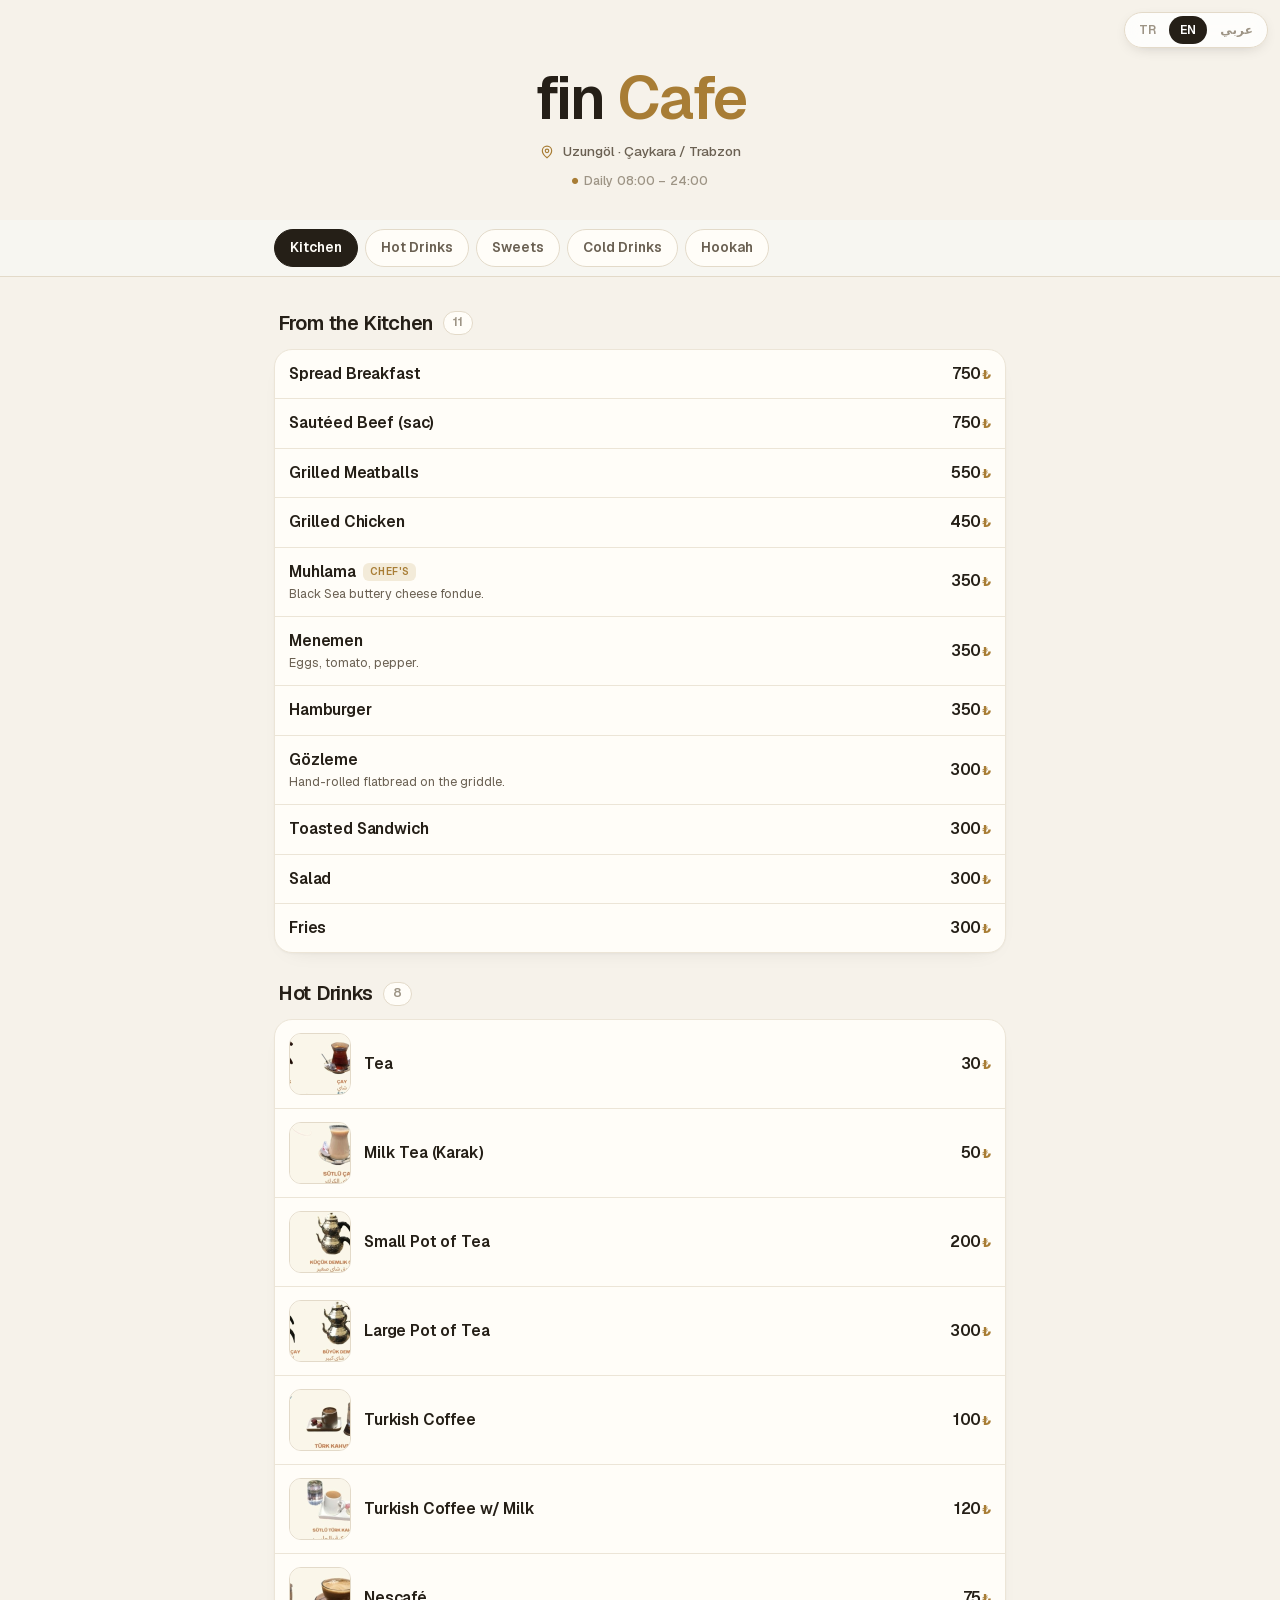
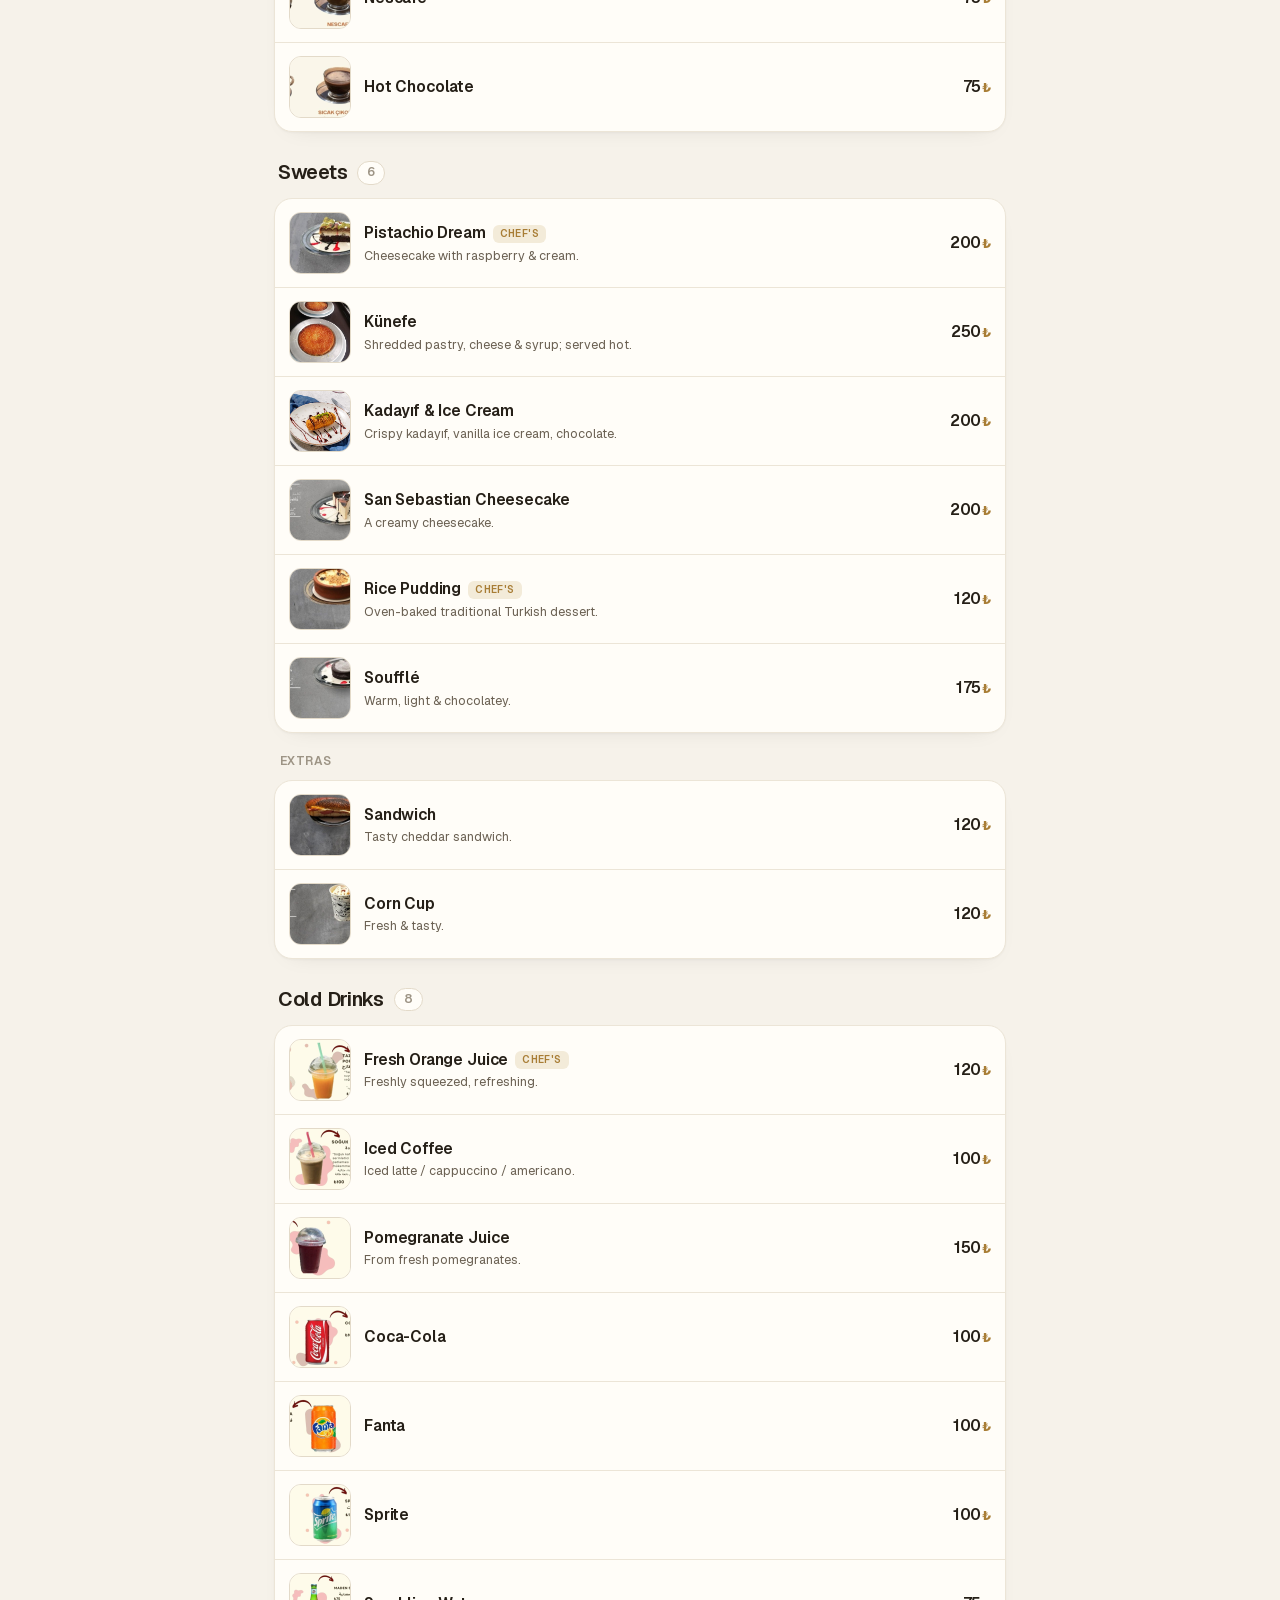
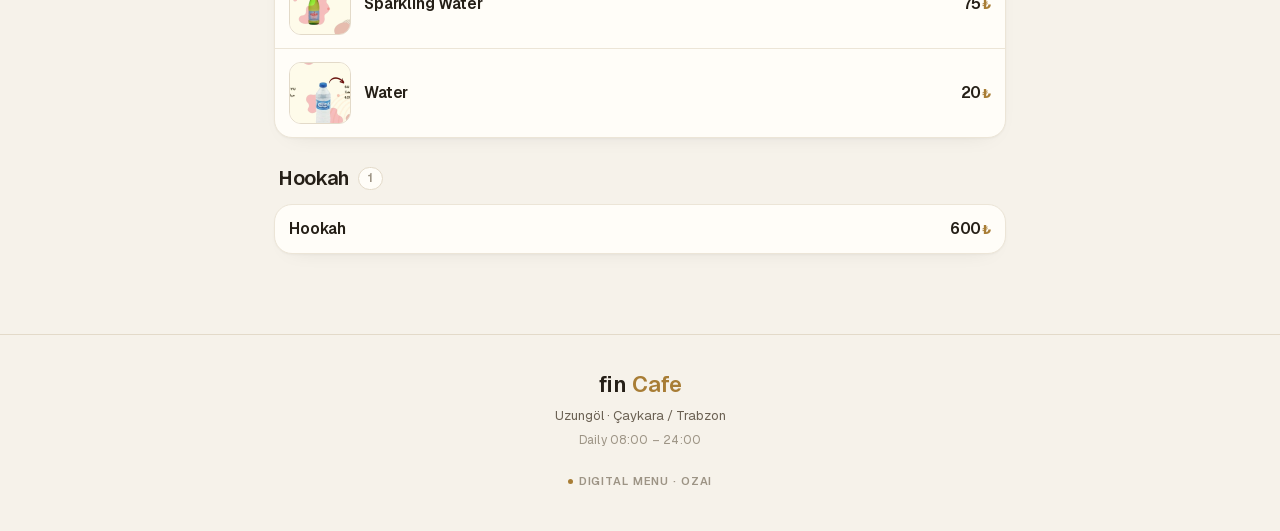
==== commit 4c071c22: "redesign: clean app-style menu — premium, Gulf-friendly (full reset) Scrapped the cinematic/editoria" ====
--- a/index.html
+++ b/index.html
@@ -11,20 +11,18 @@
 <meta name="robots" content="index, follow, max-image-preview:large, max-snippet:-1, max-video-preview:-1">
 <meta name="googlebot" content="index, follow">
 <link rel="canonical" href="https://ozzaii.github.io/FIN-Cafe-Menu/">
-<meta name="theme-color" content="#0f1720">
-<meta name="color-scheme" content="dark">
-
-<!-- geo / local -->
+<meta name="theme-color" content="#f6f2ea">
+<meta name="color-scheme" content="light">
+
 <meta name="geo.region" content="TR-61">
 <meta name="geo.placename" content="Uzungöl, Çaykara, Trabzon">
 <meta name="geo.position" content="40.6206;40.2869">
 <meta name="ICBM" content="40.6206, 40.2869">
 
-<!-- open graph (WhatsApp / social preview) -->
 <meta property="og:type" content="restaurant.menu">
 <meta property="og:site_name" content="fin Cafe">
-<meta property="og:title" content="fin Cafe Uzungöl — Göl Manzaralı Menü">
-<meta property="og:description" content="Gölün kıyısında, sisin içinden sıcak bir mola. Serpme kahvaltı, mıhlama, künefe, kahve ve nargile — Uzungöl, Trabzon.">
+<meta property="og:title" content="fin Cafe Uzungöl — Menü">
+<meta property="og:description" content="Serpme kahvaltı, mıhlama, künefe, kahve ve nargile — Uzungöl, Trabzon. Göl manzaralı dijital menü.">
 <meta property="og:url" content="https://ozzaii.github.io/FIN-Cafe-Menu/">
 <meta property="og:image" content="https://ozzaii.github.io/FIN-Cafe-Menu/img/kunefe.jpg">
 <meta property="og:image:alt" content="fin Cafe — Uzungöl">
@@ -34,23 +32,23 @@
 <meta property="og:locale:alternate" content="en_US">
 <meta property="og:locale:alternate" content="ar_AR">
 
-<!-- twitter -->
 <meta name="twitter:card" content="summary_large_image">
-<meta name="twitter:title" content="fin Cafe Uzungöl — Göl Manzaralı Menü">
+<meta name="twitter:title" content="fin Cafe Uzungöl — Menü">
 <meta name="twitter:description" content="Serpme kahvaltı, mıhlama, künefe, kahve ve nargile — Uzungöl'ün kıyısında.">
 <meta name="twitter:image" content="https://ozzaii.github.io/FIN-Cafe-Menu/img/kunefe.jpg">
 
-<!-- pwa-ish -->
 <meta name="apple-mobile-web-app-capable" content="yes">
-<meta name="apple-mobile-web-app-status-bar-style" content="black-translucent">
+<meta name="apple-mobile-web-app-status-bar-style" content="default">
 <meta name="apple-mobile-web-app-title" content="fin Cafe">
 
-<link rel="icon" href="data:image/svg+xml,%3Csvg xmlns='http://www.w3.org/2000/svg' viewBox='0 0 32 32'%3E%3Crect width='32' height='32' rx='7' fill='%230f1720'/%3E%3Cpath d='M8 13h13v6a4 4 0 0 1-4 4h-5a4 4 0 0 1-4-4z' fill='none' stroke='%23e3b377' stroke-width='2'/%3E%3Cpath d='M21 14h2.5a2.5 2.5 0 0 1 0 5H21' fill='none' stroke='%23e3b377' stroke-width='2'/%3E%3Cpath d='M11 6c-1 1.4 0 2.6 0 4M15 5c-1 1.6 0 2.8 0 4.4' stroke='%23e3b377' stroke-width='1.6' stroke-linecap='round' opacity='.85'/%3E%3C/svg%3E">
-
-<link rel="preload" as="font" type="font/woff2" href="fonts/fraunces-vf-latin.woff2" crossorigin>
-<link rel="preload" as="font" type="font/woff2" href="fonts/fraunces-vf-italic-latin.woff2" crossorigin>
+<link rel="icon" href="data:image/svg+xml,%3Csvg xmlns='http://www.w3.org/2000/svg' viewBox='0 0 32 32'%3E%3Crect width='32' height='32' rx='7' fill='%231d6b51'/%3E%3Cpath d='M8 13h13v6a4 4 0 0 1-4 4h-5a4 4 0 0 1-4-4z' fill='none' stroke='%23ffffff' stroke-width='2'/%3E%3Cpath d='M21 14h2.5a2.5 2.5 0 0 1 0 5H21' fill='none' stroke='%23ffffff' stroke-width='2'/%3E%3Cpath d='M11 6c-1 1.4 0 2.6 0 4M15 5c-1 1.6 0 2.8 0 4.4' stroke='%23ffffff' stroke-width='1.6' stroke-linecap='round' opacity='.85'/%3E%3C/svg%3E">
+
 <link rel="preload" as="font" type="font/woff2" href="fonts/geist-normal-400-latin.woff2" crossorigin>
+<link rel="preload" as="font" type="font/woff2" href="fonts/geist-normal-600-latin.woff2" crossorigin>
 <link rel="stylesheet" href="fonts.css">
+<link rel="preconnect" href="https://fonts.googleapis.com">
+<link rel="preconnect" href="https://fonts.gstatic.com" crossorigin>
+<link href="https://fonts.googleapis.com/css2?family=IBM+Plex+Sans+Arabic:wght@400;500;600;700&display=swap" rel="stylesheet">
 
 <script type="application/ld+json">
 {
@@ -154,262 +152,112 @@
 }
 </script>
 
-<script>document.documentElement.classList.add('js');</script>
 <style>
 :root{
-  /* ===== dark cinematic palette — Uzungöl after dark ===== */
-  --bone:        oklch(0.94 0.018 84);
-  --ink-soft:    oklch(0.82 0.020 80);
-  --ink-mute:    oklch(0.66 0.020 74);
-  --stone:       oklch(0.56 0.022 70);
-  --terra:       oklch(0.72 0.130 56);
-  --gold:        oklch(0.83 0.125 78);
-  --ember:       oklch(0.80 0.140 66);
-  --glass:       oklch(0.26 0.022 200 / 0.42);
-  --glass-2:     oklch(0.30 0.026 80 / 0.30);
-  --line:        oklch(0.92 0.02 84 / 0.16);
-  --line-soft:   oklch(0.92 0.02 84 / 0.09);
-  --line-strong: oklch(0.84 0.05 78 / 0.40);
-
-  /* scroll-driven night sky (set by JS, dusk → night → pre-dawn) */
-  --sky-1:#10171e; --sky-2:#161f1d; --sky-3:#2a241c;
-
-  --display:"Fraunces VF","Fraunces","Times New Roman",serif;
-  --body:"Geist","Helvetica Neue",system-ui,sans-serif;
-  --mono:"Geist Mono",ui-monospace,"SF Mono",Menlo,monospace;
-  --ar:"Geeza Pro","Noto Sans Arabic","Segoe UI",Tahoma,sans-serif;
-  --ease:cubic-bezier(0.16,1,0.3,1);
-  --maxw:840px;
+  --bg:#f6f2ea;
+  --surface:#fffdf8;
+  --ink:#251f17;
+  --ink-2:#6a6052;
+  --ink-3:#9d9485;
+  --line:#ece5d7;
+  --line-2:#e3dac9;
+  --accent:#a87d35;
+  --accent-press:#8a6526;
+  --accent-soft:#f3ebd9;
+  --gold:#a87d35;
+  --font:"Geist","Helvetica Neue",-apple-system,system-ui,sans-serif;
+  --ar:"IBM Plex Sans Arabic","Geeza Pro","Noto Sans Arabic","Segoe UI",Tahoma,sans-serif;
+  --maxw:760px;
+  --tabh:54px;
 }
-
 *,*::before,*::after{box-sizing:border-box;}
 html{-webkit-text-size-adjust:100%;scroll-behavior:smooth;}
-body{
-  margin:0;color:var(--bone);
-  background:linear-gradient(180deg,var(--sky-1),var(--sky-2) 44%,var(--sky-3));
-  background-attachment:fixed;
-  font-family:var(--body);font-weight:400;font-size:17px;line-height:1.5;
-  -webkit-font-smoothing:antialiased;-moz-osx-font-smoothing:grayscale;
-  text-rendering:optimizeLegibility;overflow-x:hidden;
-}
-::selection{background:var(--gold);color:#10171e;}
-img,svg,canvas{display:block;max-width:100%;}
-a{color:inherit;}
-
-/* language visibility */
+body{margin:0;background:var(--bg);color:var(--ink);
+  font-family:var(--font);font-size:16px;line-height:1.45;font-weight:400;
+  -webkit-font-smoothing:antialiased;-moz-osx-font-smoothing:grayscale;text-rendering:optimizeLegibility;}
+img{display:block;max-width:100%;}
+::selection{background:var(--accent);color:#fff;}
+
 html[lang="tr"] .en,html[lang="tr"] .ar{display:none;}
 html[lang="en"] .tr,html[lang="en"] .ar{display:none;}
 html[lang="ar"] .tr,html[lang="ar"] .en{display:none;}
-html[lang="ar"] .ar{font-style:normal!important;font-variation-settings:normal!important;letter-spacing:0!important;}
-html[lang="ar"] body{font-family:var(--ar);line-height:1.75;}
-html[lang="ar"] .price,html[lang="ar"] .spot .pr,html[lang="ar"] .cat-head .ix{direction:ltr;}
-
-/* ===== fixed atmosphere ===== */
-.starfield{position:fixed;inset:0 0 auto 0;height:72vh;z-index:-3;pointer-events:none;
-  -webkit-mask-image:linear-gradient(180deg,#000 40%,transparent);mask-image:linear-gradient(180deg,#000 40%,transparent);}
-.star{fill:#eef2f7;}
-.star.tw{animation:tw 4s ease-in-out infinite;}
-.star.tw2{animation:tw 5.5s ease-in-out infinite;animation-delay:1.2s;}
-@keyframes tw{0%,100%{opacity:.25;}50%{opacity:.95;}}
-.celest{
-  position:fixed;left:0;top:0;width:120px;height:120px;border-radius:50%;z-index:-2;
-  pointer-events:none;will-change:transform,opacity;
-  background:radial-gradient(circle at 50% 50%, rgba(238,242,248,.96), rgba(205,216,228,.45) 42%, transparent 70%);
-  box-shadow:0 0 70px 24px rgba(210,222,235,.18);filter:blur(.4px);
-}
-.mist{position:fixed;inset:0;z-index:-1;pointer-events:none;opacity:.85;}
-.grain{
-  position:fixed;inset:-50%;z-index:60;pointer-events:none;opacity:.05;
-  background-image:url("data:image/svg+xml,%3Csvg xmlns='http://www.w3.org/2000/svg' width='160' height='160'%3E%3Cfilter id='n'%3E%3CfeTurbulence type='fractalNoise' baseFrequency='0.82' numOctaves='3' stitchTiles='stitch'/%3E%3C/filter%3E%3Crect width='100%25' height='100%25' filter='url(%23n)'/%3E%3C/svg%3E");
-  mix-blend-mode:overlay;
-}
-.progress{position:fixed;top:0;inset-inline-start:0;height:2px;width:100%;transform:scaleX(0);transform-origin:0 50%;
-  background:linear-gradient(90deg,var(--terra),var(--gold));z-index:70;will-change:transform;box-shadow:0 0 12px var(--gold);}
-html[dir="rtl"] .progress{transform-origin:100% 50%;}
-
-/* ===== language toggle ===== */
-.lang{
-  position:fixed;top:max(13px,env(safe-area-inset-top));inset-inline-end:13px;z-index:55;
-  display:flex;gap:2px;padding:3px;border-radius:999px;
-  background:oklch(0.24 0.02 200 / 0.5);backdrop-filter:blur(14px) saturate(1.2);-webkit-backdrop-filter:blur(14px) saturate(1.2);
-  border:1px solid var(--line);box-shadow:0 10px 30px -16px #000;
-}
-.lang button{font-family:var(--mono);font-size:11.5px;font-weight:500;letter-spacing:.05em;
-  border:0;background:none;color:var(--ink-mute);cursor:pointer;padding:6px 10px;border-radius:999px;
-  transition:color .25s,background .25s;}
-.lang button[aria-pressed="true"]{background:var(--bone);color:#10171e;}
-
-/* ===== HERO ===== */
-.hero{position:relative;min-height:96svh;min-height:96vh;display:flex;flex-direction:column;
-  align-items:center;justify-content:center;text-align:center;overflow:hidden;padding:0 22px;}
-.scene{position:absolute;inset:0;z-index:0;pointer-events:none;}
-.afterglow{position:absolute;left:50%;bottom:6%;transform:translateX(-50%);width:135%;height:62%;
-  background:radial-gradient(ellipse at 50% 100%, oklch(0.62 0.13 58 / .42), oklch(0.4 0.09 50 / .14) 42%, transparent 66%);}
-.scene .ridges{position:absolute;left:50%;transform:translateX(-50%);bottom:0;width:182%;max-width:none;height:auto;}
-.ridge{will-change:transform;}
-.lakeshine{position:absolute;left:50%;transform:translateX(-50%);bottom:0;width:100%;height:24%;
-  background:linear-gradient(180deg, transparent, oklch(0.7 0.12 70 / .10) 60%, oklch(0.8 0.13 78 / .16));
-  -webkit-mask-image:radial-gradient(60% 100% at 50% 100%, #000, transparent 72%);mask-image:radial-gradient(60% 100% at 50% 100%, #000, transparent 72%);}
-.hero-inner{position:relative;z-index:3;}
-.place{font-family:var(--mono);font-size:11.5px;letter-spacing:.34em;text-transform:uppercase;color:var(--gold);margin:0 0 22px;}
-.place::before,.place::after{content:"";display:inline-block;width:26px;height:1px;background:var(--gold);opacity:.6;vertical-align:.32em;margin:0 .9em;}
-.mark{font-family:var(--display);font-weight:380;font-size:clamp(66px,21vw,166px);line-height:.86;margin:0;
-  color:var(--bone);letter-spacing:-.018em;font-variation-settings:"opsz" 144,"SOFT" 48,"WONK" 1;
-  text-shadow:0 0 46px oklch(0.83 0.12 78 / .28), 0 2px 30px rgba(0,0,0,.5);}
-.mark .fin{font-style:italic;font-weight:330;color:var(--gold);}
-.mark .cafe{font-weight:560;}
-.reflect{position:relative;z-index:2;height:clamp(48px,12vw,92px);margin-top:-2px;overflow:hidden;
-  -webkit-mask-image:linear-gradient(180deg,rgba(0,0,0,.5),transparent 82%);
-          mask-image:linear-gradient(180deg,rgba(0,0,0,.5),transparent 82%);}
-.reflect .mark{transform:scaleY(-1);opacity:.24;filter:blur(.6px);color:var(--gold);text-shadow:0 0 30px var(--gold);
-  animation:ripple 5.5s ease-in-out infinite;}
-@keyframes ripple{0%,100%{transform:scaleY(-1) translateX(-3px) skewX(-1.4deg);}50%{transform:scaleY(-1) translateX(3px) skewX(1.4deg);}}
-.tagline{font-family:var(--display);font-style:italic;font-weight:360;font-size:clamp(18px,4.9vw,29px);
-  color:var(--ink-soft);margin:20px auto 0;max-width:28ch;line-height:1.36;position:relative;z-index:3;}
-html[lang="ar"] .tagline{font-family:var(--ar);font-style:normal;}
-.scrollcue{position:absolute;left:50%;transform:translateX(-50%);bottom:24px;z-index:3;
-  display:flex;flex-direction:column;align-items:center;gap:8px;color:var(--stone);
-  font-family:var(--mono);font-size:9.5px;letter-spacing:.26em;text-transform:uppercase;}
-html[lang="ar"] .scrollcue{font-family:var(--ar);letter-spacing:.05em;}
-.scrollcue .dot{width:5px;height:5px;border-radius:50%;background:var(--gold);box-shadow:0 0 8px var(--gold);animation:fall 1.9s var(--ease) infinite;}
-@keyframes fall{0%{transform:translateY(-7px);opacity:0;}40%{opacity:1;}100%{transform:translateY(11px);opacity:0;}}
-
-/* ===== sticky category nav ===== */
-.catnav{position:sticky;top:0;z-index:40;background:oklch(0.16 0.02 200 / 0.72);
-  backdrop-filter:blur(16px) saturate(1.3);-webkit-backdrop-filter:blur(16px) saturate(1.3);border-bottom:1px solid var(--line-soft);
-  opacity:0;visibility:hidden;transform:translateY(-10px);
-  transition:opacity .45s var(--ease),transform .45s var(--ease),visibility .45s;}
-.catnav.show{opacity:1;visibility:visible;transform:none;}
-.catnav ul{display:flex;gap:4px;list-style:none;margin:0 auto;padding:9px 14px;max-width:var(--maxw);
+html[lang="ar"] body{font-family:var(--ar);}
+html[lang="ar"] .price{direction:ltr;}
+
+.wrap{max-width:var(--maxw);margin:0 auto;}
+
+/* ===== language toggle (fixed) ===== */
+.lang{position:fixed;top:max(12px,env(safe-area-inset-top));inset-inline-end:12px;z-index:60;
+  display:flex;gap:2px;padding:3px;border-radius:999px;background:#ffffffcc;
+  backdrop-filter:blur(10px);-webkit-backdrop-filter:blur(10px);
+  border:1px solid var(--line-2);box-shadow:0 4px 16px -8px rgba(26,24,19,.3);}
+.lang button{font-family:var(--font);font-size:12px;font-weight:600;letter-spacing:.01em;
+  border:0;background:none;color:var(--ink-3);cursor:pointer;padding:6px 11px;border-radius:999px;
+  transition:color .2s,background .2s;}
+.lang button[aria-pressed="true"]{background:var(--ink);color:#fff;}
+
+/* ===== masthead ===== */
+.masthead{text-align:center;padding:clamp(40px,12vw,68px) 22px clamp(22px,6vw,30px);}
+.brand{font-size:clamp(38px,12vw,60px);font-weight:600;letter-spacing:-.03em;line-height:1;margin:0;color:var(--ink);}
+.brand b{color:var(--accent);font-weight:600;}
+.brand-sub{display:inline-flex;align-items:center;gap:9px;margin-top:14px;color:var(--ink-2);font-size:13.5px;font-weight:500;}
+.brand-sub .pin{width:14px;height:14px;color:var(--accent);flex:none;}
+.brand-hours{margin-top:7px;font-size:12.5px;color:var(--ink-3);font-weight:500;letter-spacing:.01em;}
+.brand-hours .open{color:var(--accent);font-weight:600;}
+.brand-hours .open::before{content:"●";font-size:8px;vertical-align:1.5px;margin-inline-end:5px;}
+
+/* ===== sticky category tabs ===== */
+.tabs{position:sticky;top:0;z-index:50;background:#f7f6f2f2;
+  backdrop-filter:blur(12px) saturate(1.2);-webkit-backdrop-filter:blur(12px) saturate(1.2);
+  border-bottom:1px solid var(--line-2);}
+.tabs-inner{display:flex;gap:7px;max-width:var(--maxw);margin:0 auto;padding:9px 14px;
   overflow-x:auto;scrollbar-width:none;-ms-overflow-style:none;scroll-snap-type:x proximity;}
-.catnav ul::-webkit-scrollbar{display:none;}
-.catnav a{display:block;white-space:nowrap;scroll-snap-align:start;font-family:var(--mono);font-size:12px;
-  letter-spacing:.03em;color:var(--ink-mute);padding:7px 13px;border-radius:999px;transition:color .2s,background .2s;text-decoration:none;}
-.catnav a.active{background:var(--bone);color:#10171e;}
-html[lang="ar"] .catnav a{font-family:var(--ar);font-size:13px;}
-
-/* ===== signature spotlight (bold photo cards) ===== */
-.spotlight{max-width:var(--maxw);margin:0 auto;padding:clamp(50px,10vw,90px) 22px clamp(6px,2vw,16px);}
-.spot-kicker{font-family:var(--mono);font-size:11px;letter-spacing:.3em;text-transform:uppercase;color:var(--gold);text-align:center;margin:0 0 30px;}
-html[lang="ar"] .spot-kicker{font-family:var(--ar);letter-spacing:.06em;}
-.spot-grid{display:grid;grid-template-columns:1fr;gap:16px;}
-@media(min-width:700px){.spot-grid{grid-template-columns:repeat(3,1fr);}}
-.spot{position:relative;border:1px solid var(--line);border-radius:20px;overflow:hidden;
-  background:var(--glass);backdrop-filter:blur(8px);-webkit-backdrop-filter:blur(8px);
-  box-shadow:0 1px 0 oklch(1 0 0 / .06) inset, 0 24px 50px -34px #000;
-  transition:transform .55s var(--ease),box-shadow .55s var(--ease),border-color .55s var(--ease);}
-.spot .photo{width:100%;height:clamp(200px,46vw,236px);object-fit:cover;border-bottom:1px solid var(--line-soft);
-  transition:filter .55s var(--ease);filter:saturate(1.02) brightness(.98);}
-.spot .body{padding:18px 20px 20px;text-align:center;}
-.spot h3{font-family:var(--display);font-style:italic;font-weight:440;font-size:clamp(21px,5vw,25px);margin:0 0 6px;color:var(--bone);font-variation-settings:"opsz" 40,"SOFT" 24,"WONK" 1;}
-html[lang="ar"] .spot h3{font-family:var(--ar);font-style:normal;}
-.spot p{font-size:13px;color:var(--ink-mute);margin:0 0 14px;line-height:1.5;}
-.spot .pr{font-family:var(--mono);font-weight:500;font-size:14px;color:var(--ink-soft);}
-.spot .pr .cur{color:var(--gold);}
-@media(hover:hover){.spot:hover{transform:translateY(-6px);box-shadow:0 40px 70px -40px #000, 0 0 40px -18px var(--gold);border-color:var(--line-strong);}.spot:hover .photo{filter:saturate(1.1) brightness(1.04);}}
+.tabs-inner::-webkit-scrollbar{display:none;}
+.tabs a{flex:none;scroll-snap-align:center;white-space:nowrap;text-decoration:none;
+  font-size:13.5px;font-weight:600;color:var(--ink-2);background:var(--surface);
+  border:1px solid var(--line-2);padding:8px 15px;border-radius:999px;transition:all .18s ease;}
+.tabs a.active{background:var(--ink);border-color:var(--ink);color:#fffdf8;}
 
 /* ===== menu ===== */
-main{max-width:var(--maxw);margin:0 auto;padding:clamp(24px,5vw,44px) 22px 24px;position:relative;z-index:2;}
-.cat{margin:0 0 clamp(44px,8vw,72px);scroll-margin-top:62px;}
-.cat:last-of-type{margin-bottom:20px;}
-.cat-head{display:flex;align-items:baseline;gap:14px;margin:0 0 6px;}
-.cat-head h2{font-family:var(--display);font-style:italic;font-weight:440;font-size:clamp(30px,7.4vw,46px);margin:0;
-  color:var(--bone);letter-spacing:-.012em;white-space:nowrap;font-variation-settings:"opsz" 72,"SOFT" 26,"WONK" 1;}
-html[lang="ar"] .cat-head h2{font-family:var(--ar);font-style:normal;}
-.cat-head .rule{flex:1;height:1px;background:var(--line-strong);transform:translateY(-5px);}
-.cat-head .ix{font-family:var(--mono);font-size:12px;color:var(--gold);letter-spacing:.12em;transform:translateY(-5px);}
-.cat-intro{font-family:var(--display);font-style:italic;font-weight:350;font-size:14.5px;color:var(--stone);margin:0 0 22px;letter-spacing:.005em;}
-html[lang="ar"] .cat-intro{font-family:var(--ar);font-style:normal;}
-.subhead{font-family:var(--mono);font-size:11px;letter-spacing:.22em;text-transform:uppercase;color:var(--gold);margin:30px 0 10px;opacity:.85;}
-html[lang="ar"] .subhead{font-family:var(--ar);letter-spacing:.05em;}
-
-ul.items{list-style:none;margin:0;padding:0;}
-.item{display:flex;align-items:center;gap:13px;padding:11px 10px;margin:0 -10px;border-radius:14px;
-  border-bottom:1px solid var(--line-soft);transition:background .35s var(--ease);}
+main{padding:18px 14px calc(40px + env(safe-area-inset-bottom));}
+.cat{margin:0 0 26px;scroll-margin-top:calc(var(--tabh) + 12px);}
+.cat-head{display:flex;align-items:center;gap:10px;margin:14px 4px 11px;}
+.cat-head h2{font-size:20px;font-weight:600;letter-spacing:-.015em;margin:0;color:var(--ink);}
+html[lang="ar"] .cat-head h2{font-family:var(--ar);}
+.cat-head .cnt{font-size:12px;font-weight:600;color:var(--ink-3);background:var(--surface);
+  border:1px solid var(--line-2);border-radius:999px;padding:2px 9px;}
+.subhead{font-size:12px;font-weight:600;letter-spacing:.04em;text-transform:uppercase;color:var(--ink-3);margin:20px 6px 9px;}
+
+.list{background:var(--surface);border:1px solid var(--line);border-radius:18px;overflow:hidden;
+  box-shadow:0 1px 2px rgba(26,24,19,.03),0 8px 24px -18px rgba(26,24,19,.18);}
+.item{display:flex;align-items:center;gap:13px;padding:13px 14px;border-bottom:1px solid var(--line);}
 .item:last-child{border-bottom:0;}
-@media(hover:hover){.item:hover{background:oklch(0.8 0.1 78 / .07);}}
-.item .thumb{width:64px;height:64px;border-radius:14px;object-fit:cover;flex:none;
-  border:1px solid var(--line);box-shadow:0 10px 24px -12px #000;background:oklch(0.3 0.02 80);}
+.item .thumb{width:62px;height:62px;border-radius:12px;object-fit:cover;flex:none;
+  border:1px solid var(--line-2);background:#f0eee8;}
 .item .info{flex:1;min-width:0;}
-.item .row1{display:flex;align-items:baseline;gap:10px;}
-.item .name{font-weight:500;color:var(--bone);font-size:clamp(16px,4.3vw,18px);}
-.item .star{color:var(--gold);font-size:.72em;vertical-align:.24em;margin-inline-start:6px;
-  display:inline-block;animation:twinkle 3.6s ease-in-out infinite;}
-@keyframes twinkle{0%,100%{opacity:.5;transform:scale(.88);}50%{opacity:1;transform:scale(1.14);}}
-.item .lead{flex:1;border-bottom:1px dotted var(--line-strong);transform:translateY(-4px);min-width:16px;}
-.item .price{font-family:var(--mono);font-weight:500;font-size:15px;color:var(--ink-soft);white-space:nowrap;letter-spacing:-.01em;}
-.item .price .cur{color:var(--gold);font-size:.85em;margin-inline-start:1px;}
-.item .desc{font-size:12.5px;color:var(--ink-mute);margin-top:4px;line-height:1.4;}
+.item .name{font-size:15.5px;font-weight:600;color:var(--ink);letter-spacing:-.01em;display:flex;align-items:center;flex-wrap:wrap;gap:7px;}
+.item .desc{font-size:12.5px;color:var(--ink-2);margin-top:3px;line-height:1.35;}
 html[lang="ar"] .item .desc{font-size:13px;}
-
-.legend{display:flex;align-items:center;justify-content:center;gap:8px;font-size:13px;color:var(--ink-mute);margin:8px 0 0;}
-.legend .star{color:var(--gold);}
-html[lang="ar"] .legend{font-family:var(--ar);}
-
-/* ===== interlude scene break ===== */
-.interlude{position:relative;margin:clamp(8px,2vw,18px) 0;padding:clamp(54px,11vw,96px) 22px;text-align:center;overflow:hidden;}
-.interlude svg{position:absolute;inset:0;width:100%;height:100%;z-index:0;opacity:.45;color:var(--terra);}
-.interlude p{position:relative;z-index:1;font-family:var(--display);font-style:italic;font-weight:340;
-  font-size:clamp(20px,5.4vw,32px);color:var(--ink-soft);margin:0 auto;max-width:22ch;line-height:1.4;}
-html[lang="ar"] .interlude p{font-family:var(--ar);font-style:normal;}
+.item .price{font-size:15.5px;font-weight:600;color:var(--ink);white-space:nowrap;letter-spacing:-.01em;flex:none;}
+.item .price .cur{color:var(--accent);font-size:.82em;font-weight:600;margin-inline-start:1px;}
+.pick{font-size:10px;font-weight:700;letter-spacing:.04em;text-transform:uppercase;color:var(--accent);
+  background:var(--accent-soft);border-radius:6px;padding:2px 7px;line-height:1.4;}
+html[lang="ar"] .pick{letter-spacing:0;}
 
 /* ===== footer ===== */
-footer{position:relative;margin-top:clamp(44px,9vw,84px);padding:64px 22px calc(48px + env(safe-area-inset-bottom));
-  text-align:center;border-top:1px solid var(--line);overflow:hidden;
-  background:linear-gradient(180deg,transparent,oklch(0.10 0.015 200 / .7));}
-.footscene{position:absolute;left:0;right:0;bottom:0;z-index:0;pointer-events:none;opacity:.6;color:var(--terra);}
-.foot-in{position:relative;z-index:1;}
-.f-mark{font-family:var(--display);font-size:36px;color:var(--bone);margin:0 0 8px;}
-.f-mark .fin{font-style:italic;color:var(--gold);}
-.f-place{color:var(--ink-soft);font-size:15px;margin:0 0 5px;}
-.f-hours{font-family:var(--mono);font-size:12px;letter-spacing:.1em;color:var(--stone);margin:0 0 30px;}
-.f-credit{display:inline-flex;align-items:center;gap:7px;font-family:var(--mono);font-size:10.5px;letter-spacing:.16em;
-  text-transform:uppercase;color:var(--stone);text-decoration:none;transition:color .25s;}
-.f-credit:hover{color:var(--gold);}
-.f-credit .dot{width:5px;height:5px;border-radius:50%;background:var(--gold);box-shadow:0 0 7px var(--gold);}
-html[lang="ar"] .f-place,html[lang="ar"] .f-hours,html[lang="ar"] .f-credit{font-family:var(--ar);letter-spacing:.04em;}
-
-/* ===== reveal ===== */
-.reveal{transition:opacity .9s var(--ease),transform .9s var(--ease);}
-.js .reveal{opacity:0;transform:translateY(22px);}
-.js .reveal.in{opacity:1;transform:none;}
-.js .cat .item{opacity:0;transform:translateY(13px);transition:opacity .6s var(--ease),transform .6s var(--ease);}
-.cat.in .item{opacity:1;transform:none;}
-.cat.in .item:nth-child(1){transition-delay:.04s}
-.cat.in .item:nth-child(2){transition-delay:.09s}
-.cat.in .item:nth-child(3){transition-delay:.14s}
-.cat.in .item:nth-child(4){transition-delay:.19s}
-.cat.in .item:nth-child(5){transition-delay:.24s}
-.cat.in .item:nth-child(6){transition-delay:.29s}
-.cat.in .item:nth-child(7){transition-delay:.34s}
-.cat.in .item:nth-child(8){transition-delay:.39s}
-.cat.in .item:nth-child(n+9){transition-delay:.44s}
-
-@media (prefers-reduced-motion:reduce){
-  html{scroll-behavior:auto;}
-  .reveal,.js .reveal,.js .cat .item{opacity:1!important;transform:none!important;transition:none;}
-  .scrollcue .dot,.item .star,.reflect .mark,.star.tw,.star.tw2{animation:none;}
-  .mist{display:none;}
-}
+footer{text-align:center;padding:34px 22px calc(40px + env(safe-area-inset-bottom));
+  border-top:1px solid var(--line-2);margin-top:14px;}
+.f-brand{font-size:22px;font-weight:600;color:var(--ink);margin:0 0 6px;}
+.f-brand b{color:var(--accent);}
+.f-line{font-size:13px;color:var(--ink-2);margin:0 0 3px;}
+.f-hours{font-size:12px;color:var(--ink-3);margin:6px 0 18px;letter-spacing:.02em;}
+.f-credit{display:inline-flex;align-items:center;gap:6px;font-size:11px;font-weight:600;letter-spacing:.08em;
+  text-transform:uppercase;color:var(--ink-3);text-decoration:none;}
+.f-credit .dot{width:5px;height:5px;border-radius:50%;background:var(--accent);}
+html[lang="ar"] .f-credit{letter-spacing:.02em;}
 </style>
 </head>
 <body>
-<svg class="starfield" viewBox="0 0 1200 600" preserveAspectRatio="xMidYMin slice" aria-hidden="true">
-  <g class="star">
-    <circle cx="80" cy="60" r="1.1"/><circle cx="180" cy="120" r="0.8"/><circle cx="300" cy="48" r="1.3" class="tw"/>
-    <circle cx="420" cy="150" r="0.9"/><circle cx="520" cy="80" r="1.1" class="tw2"/><circle cx="640" cy="40" r="0.8"/>
-    <circle cx="700" cy="130" r="1.2" class="tw"/><circle cx="820" cy="70" r="0.9"/><circle cx="930" cy="120" r="1.3" class="tw2"/>
-    <circle cx="1010" cy="56" r="1"/><circle cx="1120" cy="110" r="0.85" class="tw"/><circle cx="140" cy="220" r="0.9"/>
-    <circle cx="360" cy="250" r="1.1" class="tw2"/><circle cx="560" cy="210" r="0.8"/><circle cx="760" cy="240" r="1.2" class="tw"/>
-    <circle cx="980" cy="200" r="0.9"/><circle cx="1140" cy="250" r="1.05" class="tw2"/><circle cx="240" cy="300" r="0.8"/>
-    <circle cx="480" cy="330" r="1" class="tw"/><circle cx="880" cy="320" r="0.85"/><circle cx="1060" cy="300" r="1.1" class="tw2"/>
-    <circle cx="60" cy="160" r="0.8"/><circle cx="660" cy="300" r="0.9" class="tw"/><circle cx="40" cy="320" r="1"/>
-  </g>
-</svg>
-<div class="celest" aria-hidden="true"></div>
-<canvas class="mist" aria-hidden="true"></canvas>
-<div class="grain" aria-hidden="true"></div>
-<div class="progress" aria-hidden="true"></div>
 
 <nav class="lang" aria-label="Dil / Language / اللغة">
   <button type="button" data-lang="tr" aria-pressed="true">TR</button>
@@ -417,181 +265,108 @@
   <button type="button" data-lang="ar" aria-pressed="false">عربي</button>
 </nav>
 
-<header class="hero">
-  <div class="scene" aria-hidden="true">
-    <div class="afterglow"></div>
-    <svg class="ridges" viewBox="0 0 1200 560" preserveAspectRatio="xMidYMax slice" fill="none">
-      <path class="ridge" data-depth="4"  d="M0 300 L120 250 220 290 360 205 520 280 680 195 820 270 980 210 1120 275 1200 238 1200 560 0 560 Z" fill="oklch(0.34 0.03 205 / .5)"/>
-      <path class="ridge" data-depth="9"  d="M0 348 L110 312 210 350 320 300 430 350 560 292 690 350 820 300 950 350 1080 308 1200 344 1200 560 0 560 Z" fill="oklch(0.27 0.03 200 / .62)"/>
-      <path class="ridge" data-depth="15" d="M0 386 L120 350 240 388 360 344 470 388 600 348 720 388 850 346 980 388 1100 352 1200 382 1200 560 0 560 Z" fill="oklch(0.21 0.028 195 / .78)"/>
-      <path class="ridge" data-depth="24" d="M0 430 L140 400 280 430 420 396 560 430 700 400 840 430 980 398 1120 430 1200 414 1200 560 0 560 Z" fill="oklch(0.14 0.022 190 / .94)"/>
-      <rect x="0" y="462" width="1200" height="98" fill="oklch(0.11 0.02 200 / .96)"/>
-    </svg>
-    <div class="lakeshine"></div>
+<header class="masthead">
+  <h1 class="brand">fin <b>Cafe</b></h1>
+  <div class="brand-sub">
+    <svg class="pin" viewBox="0 0 24 24" fill="none" stroke="currentColor" stroke-width="2" stroke-linecap="round" stroke-linejoin="round"><path d="M20 10c0 6-8 12-8 12s-8-6-8-12a8 8 0 0 1 16 0Z"/><circle cx="12" cy="10" r="3"/></svg>
+    <span><span class="tr">Uzungöl · Çaykara / Trabzon</span><span class="en">Uzungöl · Çaykara / Trabzon</span><span class="ar">أوزنجول · تشايكارا / طرابزون</span></span>
   </div>
-
-  <div class="hero-inner">
-    <p class="place"><span class="tr">Uzungöl · Trabzon</span><span class="en">Uzungöl · Trabzon</span><span class="ar">أوزنجول · طرابزون</span></p>
-    <h1 class="mark"><span class="fin">fin</span> <span class="cafe">Cafe</span></h1>
+  <div class="brand-hours"><span class="open"></span><span class="tr">Her gün 08:00 – 24:00</span><span class="en">Daily 08:00 – 24:00</span><span class="ar">يوميًا 08:00 – 24:00</span></div>
+</header>
+
+<nav class="tabs" aria-label="Kategoriler">
+  <div class="tabs-inner">
+    <a href="#mutfaktan" class="active"><span class="tr">Mutfaktan</span><span class="en">Kitchen</span><span class="ar">المطبخ</span></a>
+    <a href="#sicak"><span class="tr">Sıcak İçecekler</span><span class="en">Hot Drinks</span><span class="ar">ساخن</span></a>
+    <a href="#tatlilar"><span class="tr">Tatlılar</span><span class="en">Sweets</span><span class="ar">حلويات</span></a>
+    <a href="#soguk"><span class="tr">Soğuk İçecekler</span><span class="en">Cold Drinks</span><span class="ar">بارد</span></a>
+    <a href="#nargile"><span class="tr">Nargile</span><span class="en">Hookah</span><span class="ar">أركيلة</span></a>
   </div>
-  <div class="reflect" aria-hidden="true">
-    <span class="mark"><span class="fin">fin</span> <span class="cafe">Cafe</span></span>
-  </div>
-  <p class="tagline">
-    <span class="tr">Gölün kıyısında, sisin içinden sıcak bir mola.</span>
-    <span class="en">A warm pause, drawn from the mist on the lakeshore.</span>
-    <span class="ar">استراحة دافئة على ضفة البحيرة، من قلب الضباب.</span>
-  </p>
-
-  <div class="scrollcue">
-    <span class="tr">Menü</span><span class="en">Menu</span><span class="ar">القائمة</span>
-    <span class="dot"></span>
-  </div>
-</header>
-
-<nav class="catnav" aria-label="Kategoriler">
-  <ul>
-    <li><a href="#mutfaktan"><span class="tr">Mutfaktan</span><span class="en">Kitchen</span><span class="ar">المطبخ</span></a></li>
-    <li><a href="#sicak"><span class="tr">Sıcak</span><span class="en">Hot</span><span class="ar">ساخن</span></a></li>
-    <li><a href="#tatlilar"><span class="tr">Tatlılar</span><span class="en">Sweets</span><span class="ar">حلويات</span></a></li>
-    <li><a href="#soguk"><span class="tr">Soğuk</span><span class="en">Cold</span><span class="ar">بارد</span></a></li>
-    <li><a href="#nargile"><span class="tr">Nargile</span><span class="en">Hookah</span><span class="ar">أركيلة</span></a></li>
-  </ul>
 </nav>
 
-<!-- ===== SIGNATURE SPOTLIGHT ===== -->
-<section class="spotlight reveal" aria-label="İmza lezzetler">
-  <p class="spot-kicker"><span class="tr">Buranın imzası</span><span class="en">Signatures of the house</span><span class="ar">توقيع المكان</span></p>
-  <div class="spot-grid">
-    <article class="spot">
-      <img class="photo" src="img/buyuk_demlik.jpg" alt="Demlik çay — Uzungöl" loading="lazy" decoding="async" width="480" height="384">
-      <div class="body">
-        <h3><span class="tr">Demlik Çay</span><span class="en">Pot of Tea</span><span class="ar">إبريق شاي</span></h3>
-        <p><span class="tr">Bakır demlikte, Karadeniz usulü tavşan kanı çay.</span><span class="en">Black Sea-style brewed tea in a copper pot.</span><span class="ar">شاي مخمّر على الطريقة البحرية في إبريق نحاسي.</span></p>
-        <span class="pr">300<span class="cur">₺</span></span>
-      </div>
-    </article>
-    <article class="spot">
-      <img class="photo" src="img/kunefe.jpg" alt="Künefe — fin Cafe Uzungöl" loading="lazy" decoding="async" width="900" height="900">
-      <div class="body">
-        <h3><span class="tr">Künefe</span><span class="en">Künefe</span><span class="ar">كنافة</span></h3>
-        <p><span class="tr">Kadayıf, peynir ve şerbet; közde, sıcak servis.</span><span class="en">Shredded pastry, cheese &amp; syrup; served hot.</span><span class="ar">كنافة بالجبن والقطر، تُقدّم ساخنة.</span></p>
-        <span class="pr">250<span class="cur">₺</span></span>
-      </div>
-    </article>
-    <article class="spot">
-      <img class="photo" src="img/fistik_ruyasi.jpg" alt="Fıstık Rüyası cheesecake — Uzungöl" loading="lazy" decoding="async" width="480" height="384">
-      <div class="body">
-        <h3><span class="tr">Fıstık Rüyası</span><span class="en">Pistachio Dream</span><span class="ar">حلم الفستق</span></h3>
-        <p><span class="tr">Frambuaz ve kremayla katmanlı cheesecake.</span><span class="en">Layered cheesecake with raspberry &amp; cream.</span><span class="ar">تشيز كيك بطبقات الفرامبواز والكريمة.</span></p>
-        <span class="pr">200<span class="cur">₺</span></span>
-      </div>
-    </article>
-  </div>
-</section>
-
-<main>
-  <!-- ===== MUTFAKTAN ===== -->
-  <section class="cat reveal" id="mutfaktan">
-    <div class="cat-head"><h2><span class="tr">Mutfaktan</span><span class="en">From the Kitchen</span><span class="ar">من المطبخ</span></h2><span class="rule"></span><span class="ix">01</span></div>
-    <p class="cat-intro"><span class="tr">Sacın üstünde, dağ usulü.</span><span class="en">Off the griddle, the mountain way.</span><span class="ar">من الصاج، على الطريقة الجبلية.</span></p>
-    <ul class="items">
-      <li class="item"><div class="info"><div class="row1"><span class="name"><span class="tr">Serpme Kahvaltı</span><span class="en">Spread Breakfast</span><span class="ar">فطور مفتوح</span></span><span class="lead"></span><span class="price">750<span class="cur">₺</span></span></div></div></li>
-      <li class="item"><div class="info"><div class="row1"><span class="name"><span class="tr">Sac Kavurma</span><span class="en">Sautéed Beef (sac)</span><span class="ar">صاج كاورما</span></span><span class="lead"></span><span class="price">750<span class="cur">₺</span></span></div></div></li>
-      <li class="item"><div class="info"><div class="row1"><span class="name"><span class="tr">Köfte</span><span class="en">Grilled Meatballs</span><span class="ar">كفتة</span></span><span class="lead"></span><span class="price">550<span class="cur">₺</span></span></div></div></li>
-      <li class="item"><div class="info"><div class="row1"><span class="name"><span class="tr">Tavuk Izgara</span><span class="en">Grilled Chicken</span><span class="ar">دجاج مشوي</span></span><span class="lead"></span><span class="price">450<span class="cur">₺</span></span></div></div></li>
-      <li class="item"><div class="info"><div class="row1"><span class="name"><span class="tr">Mıhlama <span class="star">★</span></span><span class="en">Muhlama <span class="star">★</span></span><span class="ar">مُحلمة <span class="star">★</span></span><span class="lead"></span><span class="price">350<span class="cur">₺</span></span></div><div class="desc"><span class="tr">Karadeniz'in tereyağlı peynir fondüsü.</span><span class="en">Black Sea buttery cheese fondue.</span><span class="ar">فوندو الجبن بالزبدة على طريقة البحر الأسود.</span></div></div></li>
-      <li class="item"><div class="info"><div class="row1"><span class="name"><span class="tr">Menemen</span><span class="en">Menemen</span><span class="ar">منمن</span></span><span class="lead"></span><span class="price">350<span class="cur">₺</span></span></div><div class="desc"><span class="tr">Yumurta, domates, biber.</span><span class="en">Eggs, tomato, pepper.</span><span class="ar">بيض، طماطم، فلفل.</span></div></div></li>
-      <li class="item"><div class="info"><div class="row1"><span class="name"><span class="tr">Hamburger</span><span class="en">Hamburger</span><span class="ar">همبرغر</span></span><span class="lead"></span><span class="price">350<span class="cur">₺</span></span></div></div></li>
-      <li class="item"><div class="info"><div class="row1"><span class="name"><span class="tr">Gözleme</span><span class="en">Gözleme</span><span class="ar">جوزلمة</span></span><span class="lead"></span><span class="price">300<span class="cur">₺</span></span></div><div class="desc"><span class="tr">Sacda açılmış el yufkası.</span><span class="en">Hand-rolled flatbread on the griddle.</span><span class="ar">رقائق عجين محضّرة على الصاج.</span></div></div></li>
-      <li class="item"><div class="info"><div class="row1"><span class="name"><span class="tr">Tost</span><span class="en">Toasted Sandwich</span><span class="ar">توست</span></span><span class="lead"></span><span class="price">300<span class="cur">₺</span></span></div></div></li>
-      <li class="item"><div class="info"><div class="row1"><span class="name"><span class="tr">Salata</span><span class="en">Salad</span><span class="ar">سلطة</span></span><span class="lead"></span><span class="price">300<span class="cur">₺</span></span></div></div></li>
-      <li class="item"><div class="info"><div class="row1"><span class="name"><span class="tr">Cips</span><span class="en">Fries</span><span class="ar">بطاطا مقلية</span></span><span class="lead"></span><span class="price">300<span class="cur">₺</span></span></div></div></li>
-    </ul>
+<main class="wrap">
+
+  <!-- MUTFAKTAN -->
+  <section class="cat" id="mutfaktan">
+    <div class="cat-head"><h2><span class="tr">Mutfaktan</span><span class="en">From the Kitchen</span><span class="ar">من المطبخ</span></h2><span class="cnt">11</span></div>
+    <div class="list">
+      <div class="item"><div class="info"><div class="name"><span class="tr">Serpme Kahvaltı</span><span class="en">Spread Breakfast</span><span class="ar">فطور مفتوح</span></div></div><div class="price">750<span class="cur">₺</span></div></div>
+      <div class="item"><div class="info"><div class="name"><span class="tr">Sac Kavurma</span><span class="en">Sautéed Beef (sac)</span><span class="ar">صاج كاورما</span></div></div><div class="price">750<span class="cur">₺</span></div></div>
+      <div class="item"><div class="info"><div class="name"><span class="tr">Köfte</span><span class="en">Grilled Meatballs</span><span class="ar">كفتة</span></div></div><div class="price">550<span class="cur">₺</span></div></div>
+      <div class="item"><div class="info"><div class="name"><span class="tr">Tavuk Izgara</span><span class="en">Grilled Chicken</span><span class="ar">دجاج مشوي</span></div></div><div class="price">450<span class="cur">₺</span></div></div>
+      <div class="item"><div class="info"><div class="name"><span class="tr">Mıhlama</span><span class="en">Muhlama</span><span class="ar">مُحلمة</span> <span class="pick"><span class="tr">şefin</span><span class="en">chef's</span><span class="ar">مميّز</span></span></div><div class="desc"><span class="tr">Karadeniz'in tereyağlı peynir fondüsü.</span><span class="en">Black Sea buttery cheese fondue.</span><span class="ar">فوندو الجبن بالزبدة على طريقة البحر الأسود.</span></div></div><div class="price">350<span class="cur">₺</span></div></div>
+      <div class="item"><div class="info"><div class="name"><span class="tr">Menemen</span><span class="en">Menemen</span><span class="ar">منمن</span></div><div class="desc"><span class="tr">Yumurta, domates, biber.</span><span class="en">Eggs, tomato, pepper.</span><span class="ar">بيض، طماطم، فلفل.</span></div></div><div class="price">350<span class="cur">₺</span></div></div>
+      <div class="item"><div class="info"><div class="name"><span class="tr">Hamburger</span><span class="en">Hamburger</span><span class="ar">همبرغر</span></div></div><div class="price">350<span class="cur">₺</span></div></div>
+      <div class="item"><div class="info"><div class="name"><span class="tr">Gözleme</span><span class="en">Gözleme</span><span class="ar">جوزلمة</span></div><div class="desc"><span class="tr">Sacda açılmış el yufkası.</span><span class="en">Hand-rolled flatbread on the griddle.</span><span class="ar">رقائق عجين محضّرة على الصاج.</span></div></div><div class="price">300<span class="cur">₺</span></div></div>
+      <div class="item"><div class="info"><div class="name"><span class="tr">Tost</span><span class="en">Toasted Sandwich</span><span class="ar">توست</span></div></div><div class="price">300<span class="cur">₺</span></div></div>
+      <div class="item"><div class="info"><div class="name"><span class="tr">Salata</span><span class="en">Salad</span><span class="ar">سلطة</span></div></div><div class="price">300<span class="cur">₺</span></div></div>
+      <div class="item"><div class="info"><div class="name"><span class="tr">Cips</span><span class="en">Fries</span><span class="ar">بطاطا مقلية</span></div></div><div class="price">300<span class="cur">₺</span></div></div>
+    </div>
   </section>
 
-  <!-- ===== SICAK İÇECEKLER ===== -->
-  <section class="cat reveal" id="sicak">
-    <div class="cat-head"><h2><span class="tr">Sıcak İçecekler</span><span class="en">Hot Drinks</span><span class="ar">مشروبات ساخنة</span></h2><span class="rule"></span><span class="ix">02</span></div>
-    <p class="cat-intro"><span class="tr">Sisi dağıtan ilk yudum.</span><span class="en">The first sip that clears the mist.</span><span class="ar">الرشفة التي تبدّد الضباب.</span></p>
-    <ul class="items">
-      <li class="item"><img class="thumb" src="img/cay.jpg" alt="Çay" loading="lazy" decoding="async" width="64" height="64"><div class="info"><div class="row1"><span class="name"><span class="tr">Çay</span><span class="en">Tea</span><span class="ar">شاي</span></span><span class="lead"></span><span class="price">30<span class="cur">₺</span></span></div></div></li>
-      <li class="item"><img class="thumb" src="img/sutlu_cay.jpg" alt="Sütlü çay" loading="lazy" decoding="async" width="64" height="64"><div class="info"><div class="row1"><span class="name"><span class="tr">Sütlü Çay</span><span class="en">Milk Tea (Karak)</span><span class="ar">شاي بالحليب (كرك)</span></span><span class="lead"></span><span class="price">50<span class="cur">₺</span></span></div></div></li>
-      <li class="item"><img class="thumb" src="img/kucuk_demlik.jpg" alt="Küçük demlik çay" loading="lazy" decoding="async" width="64" height="64"><div class="info"><div class="row1"><span class="name"><span class="tr">Küçük Demlik Çay</span><span class="en">Small Pot of Tea</span><span class="ar">إبريق شاي صغير</span></span><span class="lead"></span><span class="price">200<span class="cur">₺</span></span></div></div></li>
-      <li class="item"><img class="thumb" src="img/buyuk_demlik.jpg" alt="Büyük demlik çay" loading="lazy" decoding="async" width="64" height="64"><div class="info"><div class="row1"><span class="name"><span class="tr">Büyük Demlik Çay</span><span class="en">Large Pot of Tea</span><span class="ar">إبريق شاي كبير</span></span><span class="lead"></span><span class="price">300<span class="cur">₺</span></span></div></div></li>
-      <li class="item"><img class="thumb" src="img/turk_kahvesi.jpg" alt="Türk kahvesi" loading="lazy" decoding="async" width="64" height="64"><div class="info"><div class="row1"><span class="name"><span class="tr">Türk Kahvesi</span><span class="en">Turkish Coffee</span><span class="ar">قهوة تركية</span></span><span class="lead"></span><span class="price">100<span class="cur">₺</span></span></div></div></li>
-      <li class="item"><img class="thumb" src="img/sutlu_turk_kahvesi.jpg" alt="Sütlü Türk kahvesi" loading="lazy" decoding="async" width="64" height="64"><div class="info"><div class="row1"><span class="name"><span class="tr">Sütlü Türk Kahvesi</span><span class="en">Turkish Coffee w/ Milk</span><span class="ar">قهوة تركية بالحليب</span></span><span class="lead"></span><span class="price">120<span class="cur">₺</span></span></div></div></li>
-      <li class="item"><img class="thumb" src="img/nescafe.jpg" alt="Nescafé" loading="lazy" decoding="async" width="64" height="64"><div class="info"><div class="row1"><span class="name"><span class="tr">Nescafe</span><span class="en">Nescafé</span><span class="ar">نسكافيه</span></span><span class="lead"></span><span class="price">75<span class="cur">₺</span></span></div></div></li>
-      <li class="item"><img class="thumb" src="img/sicak_cikolata.jpg" alt="Sıcak çikolata" loading="lazy" decoding="async" width="64" height="64"><div class="info"><div class="row1"><span class="name"><span class="tr">Sıcak Çikolata</span><span class="en">Hot Chocolate</span><span class="ar">شوكولاتة ساخنة</span></span><span class="lead"></span><span class="price">75<span class="cur">₺</span></span></div></div></li>
-    </ul>
+  <!-- SICAK İÇECEKLER -->
+  <section class="cat" id="sicak">
+    <div class="cat-head"><h2><span class="tr">Sıcak İçecekler</span><span class="en">Hot Drinks</span><span class="ar">مشروبات ساخنة</span></h2><span class="cnt">8</span></div>
+    <div class="list">
+      <div class="item"><img class="thumb" src="img/cay.jpg" alt="Çay" loading="lazy" decoding="async" width="62" height="62"><div class="info"><div class="name"><span class="tr">Çay</span><span class="en">Tea</span><span class="ar">شاي</span></div></div><div class="price">30<span class="cur">₺</span></div></div>
+      <div class="item"><img class="thumb" src="img/sutlu_cay.jpg" alt="Sütlü çay" loading="lazy" decoding="async" width="62" height="62"><div class="info"><div class="name"><span class="tr">Sütlü Çay</span><span class="en">Milk Tea (Karak)</span><span class="ar">شاي بالحليب</span></div></div><div class="price">50<span class="cur">₺</span></div></div>
+      <div class="item"><img class="thumb" src="img/kucuk_demlik.jpg" alt="Küçük demlik çay" loading="lazy" decoding="async" width="62" height="62"><div class="info"><div class="name"><span class="tr">Küçük Demlik Çay</span><span class="en">Small Pot of Tea</span><span class="ar">إبريق شاي صغير</span></div></div><div class="price">200<span class="cur">₺</span></div></div>
+      <div class="item"><img class="thumb" src="img/buyuk_demlik.jpg" alt="Büyük demlik çay" loading="lazy" decoding="async" width="62" height="62"><div class="info"><div class="name"><span class="tr">Büyük Demlik Çay</span><span class="en">Large Pot of Tea</span><span class="ar">إبريق شاي كبير</span></div></div><div class="price">300<span class="cur">₺</span></div></div>
+      <div class="item"><img class="thumb" src="img/turk_kahvesi.jpg" alt="Türk kahvesi" loading="lazy" decoding="async" width="62" height="62"><div class="info"><div class="name"><span class="tr">Türk Kahvesi</span><span class="en">Turkish Coffee</span><span class="ar">قهوة تركية</span></div></div><div class="price">100<span class="cur">₺</span></div></div>
+      <div class="item"><img class="thumb" src="img/sutlu_turk_kahvesi.jpg" alt="Sütlü Türk kahvesi" loading="lazy" decoding="async" width="62" height="62"><div class="info"><div class="name"><span class="tr">Sütlü Türk Kahvesi</span><span class="en">Turkish Coffee w/ Milk</span><span class="ar">قهوة تركية بالحليب</span></div></div><div class="price">120<span class="cur">₺</span></div></div>
+      <div class="item"><img class="thumb" src="img/nescafe.jpg" alt="Nescafé" loading="lazy" decoding="async" width="62" height="62"><div class="info"><div class="name"><span class="tr">Nescafe</span><span class="en">Nescafé</span><span class="ar">نسكافيه</span></div></div><div class="price">75<span class="cur">₺</span></div></div>
+      <div class="item"><img class="thumb" src="img/sicak_cikolata.jpg" alt="Sıcak çikolata" loading="lazy" decoding="async" width="62" height="62"><div class="info"><div class="name"><span class="tr">Sıcak Çikolata</span><span class="en">Hot Chocolate</span><span class="ar">شوكولاتة ساخنة</span></div></div><div class="price">75<span class="cur">₺</span></div></div>
+    </div>
   </section>
 
-  <div class="interlude reveal" aria-hidden="true">
-    <svg viewBox="0 0 1200 220" preserveAspectRatio="xMidYMid slice" fill="none">
-      <path d="M0 150 L150 120 300 150 450 116 600 150 750 120 900 150 1050 118 1200 148 1200 220 0 220 Z" fill="currentColor" opacity=".22"/>
-      <path d="M0 172 L200 146 400 172 600 144 800 172 1000 146 1200 170 1200 220 0 220 Z" fill="currentColor" opacity=".34"/>
-    </svg>
-    <p><span class="tr">Göl burada bir nefes alır.</span><span class="en">Here, the lake takes a breath.</span><span class="ar">هنا، تأخذ البحيرة نَفَساً.</span></p>
-  </div>
-
-  <!-- ===== TATLILAR + EKSTRALAR ===== -->
-  <section class="cat reveal" id="tatlilar">
-    <div class="cat-head"><h2><span class="tr">Tatlılar</span><span class="en">Sweets</span><span class="ar">الحلويات</span></h2><span class="rule"></span><span class="ix">03</span></div>
-    <p class="cat-intro"><span class="tr">Sona tatlı bir nokta.</span><span class="en">A sweet full stop.</span><span class="ar">ختامٌ حلو.</span></p>
-    <ul class="items">
-      <li class="item"><img class="thumb" src="img/fistik_ruyasi.jpg" alt="Fıstık Rüyası" loading="lazy" decoding="async" width="64" height="64"><div class="info"><div class="row1"><span class="name"><span class="tr">Fıstık Rüyası <span class="star">★</span></span><span class="en">Pistachio Dream <span class="star">★</span></span><span class="ar">حلم الفستق <span class="star">★</span></span><span class="lead"></span><span class="price">200<span class="cur">₺</span></span></div><div class="desc"><span class="tr">Frambuaz ve krema ile cheesecake.</span><span class="en">Cheesecake with raspberry &amp; cream.</span><span class="ar">تشيز كيك بالفرامبواز والكريمة.</span></div></div></li>
-      <li class="item"><img class="thumb" src="img/kunefe.jpg" alt="Künefe" loading="lazy" decoding="async" width="64" height="64"><div class="info"><div class="row1"><span class="name"><span class="tr">Künefe</span><span class="en">Künefe</span><span class="ar">كنافة</span></span><span class="lead"></span><span class="price">250<span class="cur">₺</span></span></div><div class="desc"><span class="tr">Közde kadayıf, peynir ve şerbet; sıcacık.</span><span class="en">Shredded pastry, cheese &amp; syrup; served hot.</span><span class="ar">كنافة بالجبن والقطر، تُقدّم ساخنة.</span></div></div></li>
-      <li class="item"><img class="thumb" src="img/kadayif.jpg" alt="Dondurmalı Kadayıf" loading="lazy" decoding="async" width="64" height="64"><div class="info"><div class="row1"><span class="name"><span class="tr">Dondurmalı Kadayıf</span><span class="en">Kadayıf &amp; Ice Cream</span><span class="ar">كنافة بالآيس كريم</span></span><span class="lead"></span><span class="price">200<span class="cur">₺</span></span></div><div class="desc"><span class="tr">Çıtır kadayıf, sade dondurma, çikolata.</span><span class="en">Crispy kadayıf, vanilla ice cream, chocolate.</span><span class="ar">كنافة مقرمشة مع الآيس كريم والشوكولاتة.</span></div></div></li>
-      <li class="item"><img class="thumb" src="img/san_sebastian.jpg" alt="San Sebastian Cheesecake" loading="lazy" decoding="async" width="64" height="64"><div class="info"><div class="row1"><span class="name"><span class="tr">San Sebastian Cheesecake</span><span class="en">San Sebastian Cheesecake</span><span class="ar">تشيز كيك سان سيباستيان</span></span><span class="lead"></span><span class="price">200<span class="cur">₺</span></span></div><div class="desc"><span class="tr">Kremsi bir cheesecake.</span><span class="en">A creamy cheesecake.</span><span class="ar">تشيز كيك كريمي.</span></div></div></li>
-      <li class="item"><img class="thumb" src="img/sutlac.jpg" alt="Sütlaç" loading="lazy" decoding="async" width="64" height="64"><div class="info"><div class="row1"><span class="name"><span class="tr">Sütlaç <span class="star">★</span></span><span class="en">Rice Pudding <span class="star">★</span></span><span class="ar">أرز بالحليب <span class="star">★</span></span><span class="lead"></span><span class="price">120<span class="cur">₺</span></span></div><div class="desc"><span class="tr">Geleneksel Türk tatlımız, fırında.</span><span class="en">Our oven-baked traditional Turkish dessert.</span><span class="ar">حلوانا التركية التقليدية، في الفرن.</span></div></div></li>
-      <li class="item"><img class="thumb" src="img/sufle.jpg" alt="Sufle" loading="lazy" decoding="async" width="64" height="64"><div class="info"><div class="row1"><span class="name"><span class="tr">Sufle</span><span class="en">Soufflé</span><span class="ar">سوفليه</span></span><span class="lead"></span><span class="price">175<span class="cur">₺</span></span></div><div class="desc"><span class="tr">Sıcak, hafif ve çikolatalı.</span><span class="en">Warm, light &amp; chocolatey.</span><span class="ar">ساخن، خفيف وبالشوكولاتة.</span></div></div></li>
-    </ul>
+  <!-- TATLILAR -->
+  <section class="cat" id="tatlilar">
+    <div class="cat-head"><h2><span class="tr">Tatlılar</span><span class="en">Sweets</span><span class="ar">الحلويات</span></h2><span class="cnt">6</span></div>
+    <div class="list">
+      <div class="item"><img class="thumb" src="img/fistik_ruyasi.jpg" alt="Fıstık Rüyası" loading="lazy" decoding="async" width="62" height="62"><div class="info"><div class="name"><span class="tr">Fıstık Rüyası</span><span class="en">Pistachio Dream</span><span class="ar">حلم الفستق</span> <span class="pick"><span class="tr">şefin</span><span class="en">chef's</span><span class="ar">مميّز</span></span></div><div class="desc"><span class="tr">Frambuaz ve krema ile cheesecake.</span><span class="en">Cheesecake with raspberry &amp; cream.</span><span class="ar">تشيز كيك بالفرامبواز والكريمة.</span></div></div><div class="price">200<span class="cur">₺</span></div></div>
+      <div class="item"><img class="thumb" src="img/kunefe.jpg" alt="Künefe" loading="lazy" decoding="async" width="62" height="62"><div class="info"><div class="name"><span class="tr">Künefe</span><span class="en">Künefe</span><span class="ar">كنافة</span></div><div class="desc"><span class="tr">Közde kadayıf, peynir ve şerbet; sıcacık.</span><span class="en">Shredded pastry, cheese &amp; syrup; served hot.</span><span class="ar">كنافة بالجبن والقطر، تُقدّم ساخنة.</span></div></div><div class="price">250<span class="cur">₺</span></div></div>
+      <div class="item"><img class="thumb" src="img/kadayif.jpg" alt="Dondurmalı Kadayıf" loading="lazy" decoding="async" width="62" height="62"><div class="info"><div class="name"><span class="tr">Dondurmalı Kadayıf</span><span class="en">Kadayıf &amp; Ice Cream</span><span class="ar">كنافة بالآيس كريم</span></div><div class="desc"><span class="tr">Çıtır kadayıf, sade dondurma, çikolata.</span><span class="en">Crispy kadayıf, vanilla ice cream, chocolate.</span><span class="ar">كنافة مقرمشة مع الآيس كريم والشوكولاتة.</span></div></div><div class="price">200<span class="cur">₺</span></div></div>
+      <div class="item"><img class="thumb" src="img/san_sebastian.jpg" alt="San Sebastian Cheesecake" loading="lazy" decoding="async" width="62" height="62"><div class="info"><div class="name"><span class="tr">San Sebastian Cheesecake</span><span class="en">San Sebastian Cheesecake</span><span class="ar">تشيز كيك سان سيباستيان</span></div><div class="desc"><span class="tr">Kremsi bir cheesecake.</span><span class="en">A creamy cheesecake.</span><span class="ar">تشيز كيك كريمي.</span></div></div><div class="price">200<span class="cur">₺</span></div></div>
+      <div class="item"><img class="thumb" src="img/sutlac.jpg" alt="Sütlaç" loading="lazy" decoding="async" width="62" height="62"><div class="info"><div class="name"><span class="tr">Sütlaç</span><span class="en">Rice Pudding</span><span class="ar">أرز بالحليب</span> <span class="pick"><span class="tr">şefin</span><span class="en">chef's</span><span class="ar">مميّز</span></span></div><div class="desc"><span class="tr">Geleneksel Türk tatlısı, fırında.</span><span class="en">Oven-baked traditional Turkish dessert.</span><span class="ar">حلوى تركية تقليدية، في الفرن.</span></div></div><div class="price">120<span class="cur">₺</span></div></div>
+      <div class="item"><img class="thumb" src="img/sufle.jpg" alt="Sufle" loading="lazy" decoding="async" width="62" height="62"><div class="info"><div class="name"><span class="tr">Sufle</span><span class="en">Soufflé</span><span class="ar">سوفليه</span></div><div class="desc"><span class="tr">Sıcak, hafif ve çikolatalı.</span><span class="en">Warm, light &amp; chocolatey.</span><span class="ar">ساخن، خفيف وبالشوكولاتة.</span></div></div><div class="price">175<span class="cur">₺</span></div></div>
+    </div>
     <p class="subhead"><span class="tr">Ekstralar</span><span class="en">Extras</span><span class="ar">إضافات</span></p>
-    <ul class="items">
-      <li class="item"><img class="thumb" src="img/sandvic.jpg" alt="Sandviç" loading="lazy" decoding="async" width="64" height="64"><div class="info"><div class="row1"><span class="name"><span class="tr">Sandviç</span><span class="en">Sandwich</span><span class="ar">ساندويتش</span></span><span class="lead"></span><span class="price">120<span class="cur">₺</span></span></div><div class="desc"><span class="tr">Nefis cheddarlı sandviç.</span><span class="en">Tasty cheddar sandwich.</span><span class="ar">ساندويتش لذيذ بجبن الشيدر.</span></div></div></li>
-      <li class="item"><img class="thumb" src="img/bardakta_misir.jpg" alt="Bardakta mısır" loading="lazy" decoding="async" width="64" height="64"><div class="info"><div class="row1"><span class="name"><span class="tr">Bardakta Mısır</span><span class="en">Corn Cup</span><span class="ar">ذرة في الكوب</span></span><span class="lead"></span><span class="price">120<span class="cur">₺</span></span></div><div class="desc"><span class="tr">Taptaze ve lezzetli.</span><span class="en">Fresh &amp; tasty.</span><span class="ar">طازجة ولذيذة.</span></div></div></li>
-    </ul>
+    <div class="list">
+      <div class="item"><img class="thumb" src="img/sandvic.jpg" alt="Sandviç" loading="lazy" decoding="async" width="62" height="62"><div class="info"><div class="name"><span class="tr">Sandviç</span><span class="en">Sandwich</span><span class="ar">ساندويتش</span></div><div class="desc"><span class="tr">Nefis cheddarlı sandviç.</span><span class="en">Tasty cheddar sandwich.</span><span class="ar">ساندويتش لذيذ بجبن الشيدر.</span></div></div><div class="price">120<span class="cur">₺</span></div></div>
+      <div class="item"><img class="thumb" src="img/bardakta_misir.jpg" alt="Bardakta mısır" loading="lazy" decoding="async" width="62" height="62"><div class="info"><div class="name"><span class="tr">Bardakta Mısır</span><span class="en">Corn Cup</span><span class="ar">ذرة في الكوب</span></div><div class="desc"><span class="tr">Taptaze ve lezzetli.</span><span class="en">Fresh &amp; tasty.</span><span class="ar">طازجة ولذيذة.</span></div></div><div class="price">120<span class="cur">₺</span></div></div>
+    </div>
   </section>
 
-  <!-- ===== SOĞUK İÇECEKLER ===== -->
-  <section class="cat reveal" id="soguk">
-    <div class="cat-head"><h2><span class="tr">Soğuk İçecekler</span><span class="en">Cold Drinks</span><span class="ar">مشروبات باردة</span></h2><span class="rule"></span><span class="ix">04</span></div>
-    <p class="cat-intro"><span class="tr">Serin, berrak, göl gibi.</span><span class="en">Cool and clear, like the lake.</span><span class="ar">باردٌ وصافٍ، كالبحيرة.</span></p>
-    <ul class="items">
-      <li class="item"><img class="thumb" src="img/portakal_suyu.jpg" alt="Taze portakal suyu" loading="lazy" decoding="async" width="64" height="64"><div class="info"><div class="row1"><span class="name"><span class="tr">Taze Sıkma Portakal Suyu <span class="star">★</span></span><span class="en">Fresh Orange Juice <span class="star">★</span></span><span class="ar">عصير برتقال طازج <span class="star">★</span></span><span class="lead"></span><span class="price">120<span class="cur">₺</span></span></div><div class="desc"><span class="tr">Taze sıkılmış, canlandırıcı ve sağlıklı.</span><span class="en">Freshly squeezed, refreshing &amp; healthy.</span><span class="ar">معصور طازجًا، منعش وصحي.</span></div></div></li>
-      <li class="item"><img class="thumb" src="img/soguk_kahve.jpg" alt="Soğuk kahve" loading="lazy" decoding="async" width="64" height="64"><div class="info"><div class="row1"><span class="name"><span class="tr">Soğuk Kahve</span><span class="en">Iced Coffee</span><span class="ar">قهوة باردة</span></span><span class="lead"></span><span class="price">100<span class="cur">₺</span></span></div><div class="desc"><span class="tr">Iced latte / cappuccino / americano.</span><span class="en">Iced latte / cappuccino / americano.</span><span class="ar">آيس لاتيه / كابتشينو / أمريكانو.</span></div></div></li>
-      <li class="item"><img class="thumb" src="img/nar_suyu.jpg" alt="Nar suyu" loading="lazy" decoding="async" width="64" height="64"><div class="info"><div class="row1"><span class="name"><span class="tr">Doğal Nar Suyu</span><span class="en">Natural Pomegranate Juice</span><span class="ar">عصير رمان طبيعي</span></span><span class="lead"></span><span class="price">150<span class="cur">₺</span></span></div><div class="desc"><span class="tr">Taze narlardan, vitamin dolu.</span><span class="en">From fresh pomegranates, vitamin-rich.</span><span class="ar">من الرمان الطازج، غني بالفيتامينات.</span></div></div></li>
-      <li class="item"><img class="thumb" src="img/coca_cola.jpg" alt="Coca-Cola" loading="lazy" decoding="async" width="64" height="64"><div class="info"><div class="row1"><span class="name"><span class="tr">Coca-Cola</span><span class="en">Coca-Cola</span><span class="ar">كوكا كولا</span></span><span class="lead"></span><span class="price">100<span class="cur">₺</span></span></div></div></li>
-      <li class="item"><img class="thumb" src="img/fanta.jpg" alt="Fanta" loading="lazy" decoding="async" width="64" height="64"><div class="info"><div class="row1"><span class="name"><span class="tr">Fanta</span><span class="en">Fanta</span><span class="ar">فانتا</span></span><span class="lead"></span><span class="price">100<span class="cur">₺</span></span></div></div></li>
-      <li class="item"><img class="thumb" src="img/sprite.jpg" alt="Sprite" loading="lazy" decoding="async" width="64" height="64"><div class="info"><div class="row1"><span class="name"><span class="tr">Sprite</span><span class="en">Sprite</span><span class="ar">سبرايت</span></span><span class="lead"></span><span class="price">100<span class="cur">₺</span></span></div></div></li>
-      <li class="item"><img class="thumb" src="img/maden_suyu.jpg" alt="Maden suyu" loading="lazy" decoding="async" width="64" height="64"><div class="info"><div class="row1"><span class="name"><span class="tr">Maden Suyu</span><span class="en">Sparkling Water</span><span class="ar">مياه معدنية</span></span><span class="lead"></span><span class="price">75<span class="cur">₺</span></span></div></div></li>
-      <li class="item"><img class="thumb" src="img/su.jpg" alt="Su" loading="lazy" decoding="async" width="64" height="64"><div class="info"><div class="row1"><span class="name"><span class="tr">Su</span><span class="en">Water</span><span class="ar">ماء</span></span><span class="lead"></span><span class="price">20<span class="cur">₺</span></span></div></div></li>
-    </ul>
+  <!-- SOĞUK İÇECEKLER -->
+  <section class="cat" id="soguk">
+    <div class="cat-head"><h2><span class="tr">Soğuk İçecekler</span><span class="en">Cold Drinks</span><span class="ar">مشروبات باردة</span></h2><span class="cnt">8</span></div>
+    <div class="list">
+      <div class="item"><img class="thumb" src="img/portakal_suyu.jpg" alt="Taze portakal suyu" loading="lazy" decoding="async" width="62" height="62"><div class="info"><div class="name"><span class="tr">Taze Sıkma Portakal Suyu</span><span class="en">Fresh Orange Juice</span><span class="ar">عصير برتقال طازج</span> <span class="pick"><span class="tr">şefin</span><span class="en">chef's</span><span class="ar">مميّز</span></span></div><div class="desc"><span class="tr">Taze sıkılmış, canlandırıcı.</span><span class="en">Freshly squeezed, refreshing.</span><span class="ar">معصور طازجًا، منعش.</span></div></div><div class="price">120<span class="cur">₺</span></div></div>
+      <div class="item"><img class="thumb" src="img/soguk_kahve.jpg" alt="Soğuk kahve" loading="lazy" decoding="async" width="62" height="62"><div class="info"><div class="name"><span class="tr">Soğuk Kahve</span><span class="en">Iced Coffee</span><span class="ar">قهوة باردة</span></div><div class="desc"><span class="tr">Iced latte / cappuccino / americano.</span><span class="en">Iced latte / cappuccino / americano.</span><span class="ar">آيس لاتيه / كابتشينو / أمريكانو.</span></div></div><div class="price">100<span class="cur">₺</span></div></div>
+      <div class="item"><img class="thumb" src="img/nar_suyu.jpg" alt="Nar suyu" loading="lazy" decoding="async" width="62" height="62"><div class="info"><div class="name"><span class="tr">Doğal Nar Suyu</span><span class="en">Pomegranate Juice</span><span class="ar">عصير رمان طبيعي</span></div><div class="desc"><span class="tr">Taze narlardan, vitamin dolu.</span><span class="en">From fresh pomegranates.</span><span class="ar">من الرمان الطازج.</span></div></div><div class="price">150<span class="cur">₺</span></div></div>
+      <div class="item"><img class="thumb" src="img/coca_cola.jpg" alt="Coca-Cola" loading="lazy" decoding="async" width="62" height="62"><div class="info"><div class="name"><span class="tr">Coca-Cola</span><span class="en">Coca-Cola</span><span class="ar">كوكا كولا</span></div></div><div class="price">100<span class="cur">₺</span></div></div>
+      <div class="item"><img class="thumb" src="img/fanta.jpg" alt="Fanta" loading="lazy" decoding="async" width="62" height="62"><div class="info"><div class="name"><span class="tr">Fanta</span><span class="en">Fanta</span><span class="ar">فانتا</span></div></div><div class="price">100<span class="cur">₺</span></div></div>
+      <div class="item"><img class="thumb" src="img/sprite.jpg" alt="Sprite" loading="lazy" decoding="async" width="62" height="62"><div class="info"><div class="name"><span class="tr">Sprite</span><span class="en">Sprite</span><span class="ar">سبرايت</span></div></div><div class="price">100<span class="cur">₺</span></div></div>
+      <div class="item"><img class="thumb" src="img/maden_suyu.jpg" alt="Maden suyu" loading="lazy" decoding="async" width="62" height="62"><div class="info"><div class="name"><span class="tr">Maden Suyu</span><span class="en">Sparkling Water</span><span class="ar">مياه معدنية</span></div></div><div class="price">75<span class="cur">₺</span></div></div>
+      <div class="item"><img class="thumb" src="img/su.jpg" alt="Su" loading="lazy" decoding="async" width="62" height="62"><div class="info"><div class="name"><span class="tr">Su</span><span class="en">Water</span><span class="ar">ماء</span></div></div><div class="price">20<span class="cur">₺</span></div></div>
+    </div>
   </section>
 
-  <!-- ===== NARGİLE ===== -->
-  <section class="cat reveal" id="nargile">
-    <div class="cat-head"><h2><span class="tr">Nargile</span><span class="en">Hookah</span><span class="ar">أركيلة</span></h2><span class="rule"></span><span class="ix">05</span></div>
-    <p class="cat-intro"><span class="tr">Akşamın yavaş dumanı.</span><span class="en">The slow smoke of evening.</span><span class="ar">دخان المساء البطيء.</span></p>
-    <ul class="items">
-      <li class="item"><div class="info"><div class="row1"><span class="name"><span class="tr">Nargile</span><span class="en">Hookah</span><span class="ar">أركيلة</span></span><span class="lead"></span><span class="price">600<span class="cur">₺</span></span></div></div></li>
-    </ul>
+  <!-- NARGİLE -->
+  <section class="cat" id="nargile">
+    <div class="cat-head"><h2><span class="tr">Nargile</span><span class="en">Hookah</span><span class="ar">أركيلة</span></h2><span class="cnt">1</span></div>
+    <div class="list">
+      <div class="item"><div class="info"><div class="name"><span class="tr">Nargile</span><span class="en">Hookah</span><span class="ar">أركيلة</span></div></div><div class="price">600<span class="cur">₺</span></div></div>
+    </div>
   </section>
 
-  <p class="legend reveal"><span class="star">★</span><span class="tr">Şefin önerisi</span><span class="en">Chef's pick</span><span class="ar">اختيار الشيف</span></p>
 </main>
 
 <footer>
-  <svg class="footscene" viewBox="0 0 1200 120" preserveAspectRatio="xMidYMax slice" fill="none" aria-hidden="true">
-    <path d="M0 80 L150 58 300 80 450 56 600 80 750 58 900 80 1050 58 1200 78 1200 120 0 120 Z" fill="currentColor" opacity=".32"/>
-    <path d="M0 96 L200 78 400 96 600 76 800 96 1000 78 1200 94 1200 120 0 120 Z" fill="currentColor" opacity=".5"/>
-  </svg>
-  <div class="foot-in">
-    <p class="f-mark"><span class="fin">fin</span> Cafe</p>
-    <p class="f-place"><span class="tr">Uzungöl · Çaykara / Trabzon</span><span class="en">Uzungöl · Çaykara / Trabzon</span><span class="ar">أوزنجول · تشايكارا / طرابزون</span></p>
-    <p class="f-hours"><span class="tr">HER GÜN · 08:00 – 24:00</span><span class="en">DAILY · 08:00 – 24:00</span><span class="ar">يوميًا · 08:00 – 24:00</span></p>
-    <a class="f-credit" href="https://ozai.info" target="_blank" rel="noopener"><span class="dot"></span><span class="tr">Dijital menü · OZAI</span><span class="en">Digital menu · OZAI</span><span class="ar">قائمة رقمية · OZAI</span></a>
-  </div>
+  <p class="f-brand">fin <b>Cafe</b></p>
+  <p class="f-line"><span class="tr">Uzungöl · Çaykara / Trabzon</span><span class="en">Uzungöl · Çaykara / Trabzon</span><span class="ar">أوزنجول · تشايكارا / طرابزون</span></p>
+  <p class="f-hours"><span class="tr">Her gün 08:00 – 24:00</span><span class="en">Daily 08:00 – 24:00</span><span class="ar">يوميًا 08:00 – 24:00</span></p>
+  <a class="f-credit" href="https://ozai.info" target="_blank" rel="noopener"><span class="dot"></span><span class="tr">Dijital menü · OZAI</span><span class="en">Digital menu · OZAI</span><span class="ar">قائمة رقمية · OZAI</span></a>
 </footer>
 
 <script>
@@ -600,151 +375,45 @@
   var docEl=document.documentElement;
   var reduce=window.matchMedia&&window.matchMedia("(prefers-reduced-motion:reduce)").matches;
 
-  /* ---------- language ---------- */
+  /* language */
   var LANGS=["tr","en","ar"];
-  var btns=Array.prototype.slice.call(document.querySelectorAll(".lang button"));
+  var btns=[].slice.call(document.querySelectorAll(".lang button"));
   function setLang(l){
-    if(LANGS.indexOf(l)<0) l="tr";
+    if(LANGS.indexOf(l)<0)l="tr";
     docEl.setAttribute("lang",l);
-    docEl.setAttribute("dir", l==="ar"?"rtl":"ltr");
-    btns.forEach(function(b){b.setAttribute("aria-pressed", b.dataset.lang===l?"true":"false");});
+    docEl.setAttribute("dir",l==="ar"?"rtl":"ltr");
+    btns.forEach(function(b){b.setAttribute("aria-pressed",b.dataset.lang===l?"true":"false");});
     try{localStorage.setItem("fin_lang",l);}catch(e){}
   }
   btns.forEach(function(b){b.addEventListener("click",function(){setLang(b.dataset.lang);});});
-  var saved=null; try{saved=localStorage.getItem("fin_lang");}catch(e){}
-  if(!saved){
-    var nav=(navigator.language||"tr").toLowerCase();
-    saved = nav.indexOf("ar")===0 ? "ar" : nav.indexOf("tr")===0 ? "tr" : "en";
-  }
+  var saved=null;try{saved=localStorage.getItem("fin_lang");}catch(e){}
+  if(!saved){var n=(navigator.language||"tr").toLowerCase();saved=n.indexOf("ar")===0?"ar":n.indexOf("tr")===0?"tr":"en";}
   setLang(saved);
 
-  /* ---------- scroll-driven night sky + moon + parallax + progress ---------- */
-  var KF=[
-    {t:0.00,c:[[16,23,30],[22,31,29],[42,36,28]]},
-    {t:0.34,c:[[13,19,26],[18,27,26],[27,31,30]]},
-    {t:0.66,c:[[10,14,20],[14,21,21],[18,24,26]]},
-    {t:1.00,c:[[20,22,36],[28,30,42],[52,42,42]]}
-  ];
-  function lerp(a,b,m){return a+(b-a)*m;}
-  function mixRGB(a,b,m){return "rgb("+Math.round(lerp(a[0],b[0],m))+","+Math.round(lerp(a[1],b[1],m))+","+Math.round(lerp(a[2],b[2],m))+")";}
-  function skyAt(t){
-    var i=0; for(;i<KF.length-1;i++){ if(t<=KF[i+1].t) break; }
-    var a=KF[i], b=KF[Math.min(i+1,KF.length-1)];
-    var span=(b.t-a.t)||1, m=Math.max(0,Math.min(1,(t-a.t)/span));
-    return [mixRGB(a.c[0],b.c[0],m),mixRGB(a.c[1],b.c[1],m),mixRGB(a.c[2],b.c[2],m)];
-  }
-  var celest=document.querySelector(".celest");
-  var prog=document.querySelector(".progress");
-  var ridges=Array.prototype.slice.call(document.querySelectorAll(".ridge"));
-  var catnav=document.querySelector(".catnav");
-  var hero=document.querySelector(".hero");
-  var navLinks=Array.prototype.slice.call(document.querySelectorAll(".catnav a"));
-  var sections=navLinks.map(function(a){return document.querySelector(a.getAttribute("href"));});
-  var ticking=false;
-
-  function frame(){
-    ticking=false;
-    var st=window.pageYOffset||docEl.scrollTop||0;
-    var max=(docEl.scrollHeight-window.innerHeight)||1;
-    var t=Math.max(0,Math.min(1,st/max));
-
-    var s=skyAt(t);
-    docEl.style.setProperty("--sky-1",s[0]);
-    docEl.style.setProperty("--sky-2",s[1]);
-    docEl.style.setProperty("--sky-3",s[2]);
-
-    if(prog) prog.style.transform="scaleX("+t+")";
-
-    if(celest){
-      var vw=window.innerWidth, vh=window.innerHeight;
-      var x=(-0.08+t*1.16)*vw;
-      var y=vh*0.12 + (1-Math.sin(t*Math.PI))*vh*0.32;
-      celest.style.transform="translate("+x+"px,"+y+"px)";
-      var dawn=t>0.72?(t-0.72)/0.28:0; /* warm slightly toward pre-dawn */
-      var r=Math.round(lerp(238,250,dawn)), g=Math.round(lerp(242,224,dawn)), bl=Math.round(lerp(248,196,dawn));
-      celest.style.background="radial-gradient(circle at 50% 50%, rgba("+r+","+g+","+bl+",.96), rgba("+r+","+g+","+bl+",.45) 42%, transparent 70%)";
-    }
-
-    if(!reduce){
-      var hv=hero?hero.offsetHeight:window.innerHeight;
-      if(st<hv){
-        for(var i=0;i<ridges.length;i++){
-          var d=parseFloat(ridges[i].getAttribute("data-depth"))||0;
-          ridges[i].style.transform="translateY("+(st*d*0.012)+"px)";
-        }
-      }
-    }
-    if(catnav){ var h2=hero?hero.offsetHeight:window.innerHeight; if(st>h2*0.62) catnav.classList.add("show"); else catnav.classList.remove("show"); }
-
-    var active=-1;
-    for(var k=0;k<sections.length;k++){
-      var sec=sections[k]; if(!sec) continue;
-      if(sec.getBoundingClientRect().top<=90) active=k;
-    }
-    for(var n=0;n<navLinks.length;n++) navLinks[n].classList.toggle("active",n===active);
-  }
-  function onScroll(){ if(!ticking){ ticking=true; window.requestAnimationFrame(frame);} }
-  window.addEventListener("scroll",onScroll,{passive:true});
-  window.addEventListener("resize",onScroll,{passive:true});
-  frame();
-
-  /* ---------- reveal on scroll ---------- */
-  if("IntersectionObserver" in window){
-    var io=new IntersectionObserver(function(entries){
-      entries.forEach(function(en){ if(en.isIntersecting){ en.target.classList.add("in"); io.unobserve(en.target);} });
-    },{threshold:0.12,rootMargin:"0px 0px -8% 0px"});
-    document.querySelectorAll(".reveal").forEach(function(el){io.observe(el);});
-  } else {
-    document.querySelectorAll(".reveal").forEach(function(el){el.classList.add("in");});
-  }
-
-  /* ---------- living moonlit mist ---------- */
-  if(!reduce){
-    var cv=document.querySelector(".mist"), cx=cv.getContext("2d");
-    var W,H,DPR,blobs=[];
-    function build(){
-      DPR=Math.min(window.devicePixelRatio||1,1.6);
-      W=cv.width=Math.floor(innerWidth*DPR);
-      H=cv.height=Math.floor(innerHeight*DPR);
-      cv.style.width=innerWidth+"px"; cv.style.height=innerHeight+"px";
-      var n=Math.max(7,Math.min(13,Math.round(innerWidth/110)));
-      blobs=[];
-      for(var i=0;i<n;i++){
-        var r=(130+Math.random()*230)*DPR;
-        blobs.push({
-          x:Math.random()*W, y:H*(0.34+Math.random()*0.6), r:r,
-          vx:(0.10+Math.random()*0.26)*DPR*(Math.random()<0.5?-1:1),
-          vy:(Math.random()-0.5)*0.06*DPR,
-          a:0.04+Math.random()*0.07,
-          ph:Math.random()*6.28, sp:0.0006+Math.random()*0.0010
-        });
-      }
-    }
-    function paint(ts){
-      cx.clearRect(0,0,W,H);
-      for(var i=0;i<blobs.length;i++){
-        var b=blobs[i];
-        b.x+=b.vx; b.y+=b.vy+Math.sin(ts*b.sp+b.ph)*0.10*DPR;
-        if(b.x-b.r>W) b.x=-b.r; if(b.x+b.r<0) b.x=W+b.r;
-        var g=cx.createRadialGradient(b.x,b.y,0,b.x,b.y,b.r);
-        g.addColorStop(0,"rgba(200,216,226,"+b.a+")");
-        g.addColorStop(1,"rgba(200,216,226,0)");
-        cx.fillStyle=g;
-        cx.beginPath(); cx.arc(b.x,b.y,b.r,0,6.2832); cx.fill();
-      }
-      requestAnimationFrame(paint);
-    }
-    build(); requestAnimationFrame(paint);
-    var rt; window.addEventListener("resize",function(){clearTimeout(rt);rt=setTimeout(build,200);},{passive:true});
-  }
-
-  /* ---------- smooth anchor ---------- */
-  navLinks.forEach(function(a){
+  /* tabs: tap-to-scroll + scroll-spy */
+  var tabs=[].slice.call(document.querySelectorAll(".tabs a"));
+  var secs=tabs.map(function(a){return document.querySelector(a.getAttribute("href"));});
+  tabs.forEach(function(a){
     a.addEventListener("click",function(e){
-      var tgt=document.querySelector(a.getAttribute("href"));
-      if(tgt){ e.preventDefault(); tgt.scrollIntoView({behavior:reduce?"auto":"smooth",block:"start"}); }
+      var t=document.querySelector(a.getAttribute("href"));
+      if(t){e.preventDefault();t.scrollIntoView({behavior:reduce?"auto":"smooth",block:"start"});}
     });
   });
+  var ticking=false;
+  function spy(){
+    ticking=false;
+    var active=0,probe=(document.querySelector(".tabs").offsetHeight||54)+16;
+    for(var i=0;i<secs.length;i++){ if(secs[i]&&secs[i].getBoundingClientRect().top<=probe) active=i; }
+    tabs.forEach(function(t,i){
+      var on=i===active;
+      if(on!==(t.classList.contains("active"))){
+        t.classList.toggle("active",on);
+        if(on) t.scrollIntoView({behavior:reduce?"auto":"smooth",inline:"center",block:"nearest"});
+      }
+    });
+  }
+  window.addEventListener("scroll",function(){if(!ticking){ticking=true;requestAnimationFrame(spy);}},{passive:true});
+  spy();
 })();
 </script>
 </body>
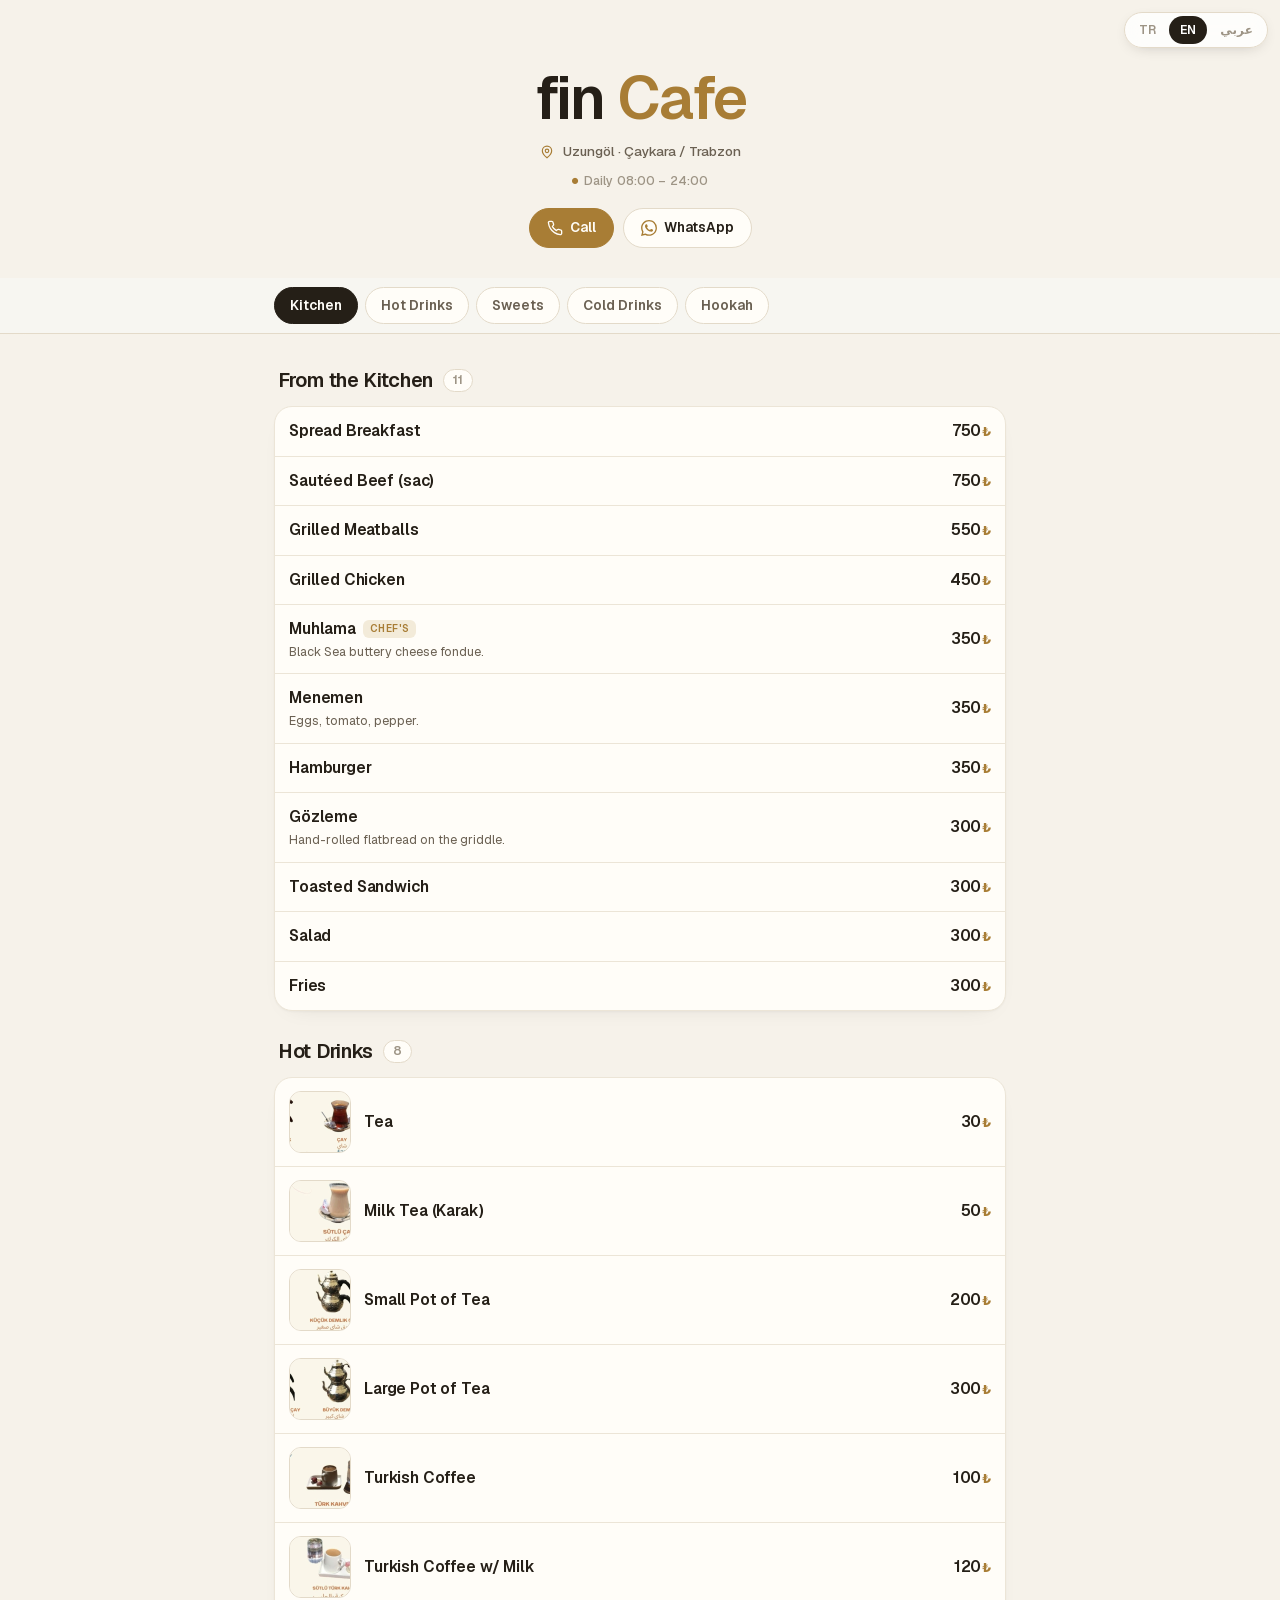
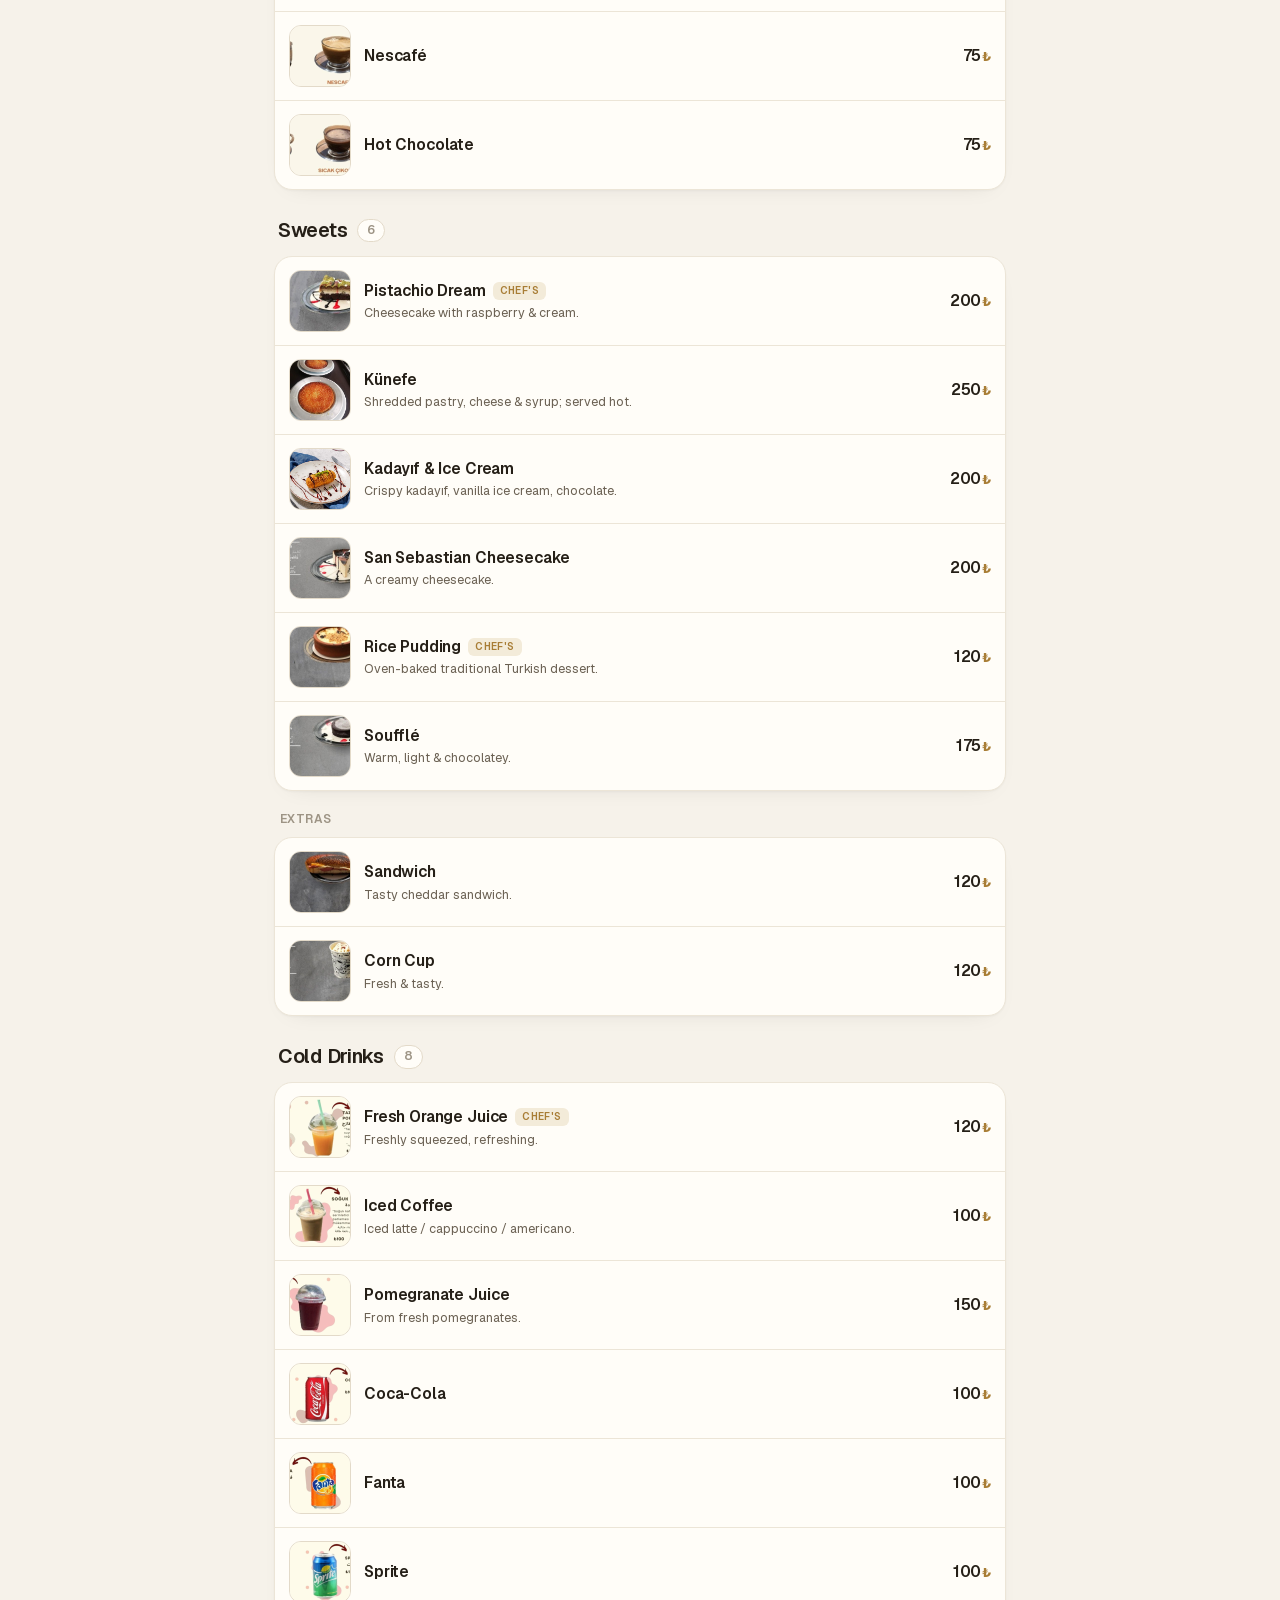
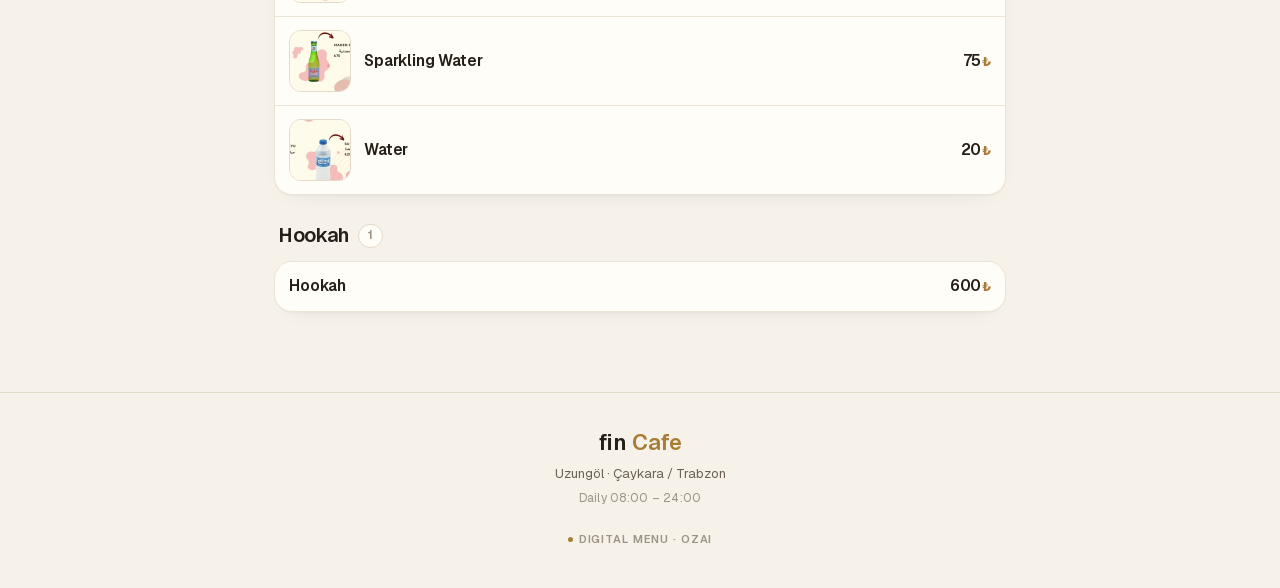
==== commit e6814361: "feat: phone (Ara/WhatsApp) + robust auto-language - Add telephone +90 553 961 61 50 → JSON-LD teleph" ====
--- a/index.html
+++ b/index.html
@@ -55,6 +55,7 @@
   "@context": "https://schema.org",
   "@type": "CafeOrCoffeeShop",
   "name": "fin Cafe",
+  "telephone": "+905539616150",
   "description": "Uzungöl'ün kıyısında göl manzaralı kafe — serpme kahvaltı, mıhlama, künefe, taze kahve ve nargile.",
   "url": "https://ozzaii.github.io/FIN-Cafe-Menu/",
   "image": [
@@ -205,6 +206,14 @@
 .brand-hours{margin-top:7px;font-size:12.5px;color:var(--ink-3);font-weight:500;letter-spacing:.01em;}
 .brand-hours .open{color:var(--accent);font-weight:600;}
 .brand-hours .open::before{content:"●";font-size:8px;vertical-align:1.5px;margin-inline-end:5px;}
+.actions{display:flex;justify-content:center;gap:9px;margin-top:18px;flex-wrap:wrap;}
+.actions a{display:inline-flex;align-items:center;gap:7px;text-decoration:none;font-size:13.5px;font-weight:600;
+  color:var(--ink);background:var(--surface);border:1px solid var(--line-2);border-radius:999px;padding:9px 17px;
+  transition:border-color .2s,background .2s,color .2s;}
+.actions a svg{width:16px;height:16px;color:var(--accent);flex:none;}
+.actions a.primary{background:var(--accent);border-color:var(--accent);color:#fffdf8;}
+.actions a.primary svg{color:#fffdf8;}
+@media(hover:hover){.actions a:hover{border-color:var(--accent);}.actions a.primary:hover{background:var(--accent-press);border-color:var(--accent-press);}}
 
 /* ===== sticky category tabs ===== */
 .tabs{position:sticky;top:0;z-index:50;background:#f7f6f2f2;
@@ -272,6 +281,10 @@
     <span><span class="tr">Uzungöl · Çaykara / Trabzon</span><span class="en">Uzungöl · Çaykara / Trabzon</span><span class="ar">أوزنجول · تشايكارا / طرابزون</span></span>
   </div>
   <div class="brand-hours"><span class="open"></span><span class="tr">Her gün 08:00 – 24:00</span><span class="en">Daily 08:00 – 24:00</span><span class="ar">يوميًا 08:00 – 24:00</span></div>
+  <div class="actions">
+    <a class="primary" href="tel:+905539616150" aria-label="Telefon"><svg viewBox="0 0 24 24" fill="none" stroke="currentColor" stroke-width="2" stroke-linecap="round" stroke-linejoin="round"><path d="M22 16.92v3a2 2 0 0 1-2.18 2 19.79 19.79 0 0 1-8.63-3.07 19.5 19.5 0 0 1-6-6 19.79 19.79 0 0 1-3.07-8.67A2 2 0 0 1 4.11 2h3a2 2 0 0 1 2 1.72c.13.81.36 1.6.7 2.35a2 2 0 0 1-.45 2.11L8.09 9.91a16 16 0 0 0 6 6l1.27-1.27a2 2 0 0 1 2.11-.45c.75.34 1.54.57 2.35.7A2 2 0 0 1 22 16.92z"/></svg><span class="tr">Ara</span><span class="en">Call</span><span class="ar">اتصل</span></a>
+    <a href="https://wa.me/905539616150" target="_blank" rel="noopener" aria-label="WhatsApp"><svg viewBox="0 0 24 24" fill="currentColor"><path d="M17.472 14.382c-.297-.149-1.758-.867-2.03-.967-.273-.099-.471-.148-.67.15-.197.297-.767.966-.94 1.164-.173.199-.347.223-.644.075-.297-.15-1.255-.463-2.39-1.475-.883-.788-1.48-1.761-1.653-2.059-.173-.297-.018-.458.13-.606.134-.133.298-.347.446-.52.149-.174.198-.298.298-.497.099-.198.05-.371-.025-.52-.075-.149-.669-1.612-.916-2.207-.242-.579-.487-.5-.669-.51-.173-.008-.371-.01-.57-.01-.198 0-.52.074-.792.372-.272.297-1.04 1.016-1.04 2.479 0 1.462 1.065 2.875 1.213 3.074.149.198 2.096 3.2 5.077 4.487.709.306 1.262.489 1.694.625.712.227 1.36.195 1.872.118.571-.085 1.758-.719 2.006-1.413.248-.694.248-1.289.173-1.413-.074-.124-.272-.198-.57-.347m-5.421 7.403h-.004a9.87 9.87 0 01-5.031-1.378l-.361-.214-3.741.982.998-3.648-.235-.374a9.86 9.86 0 01-1.51-5.26c.001-5.45 4.436-9.884 9.888-9.884 2.64 0 5.122 1.03 6.988 2.898a9.825 9.825 0 012.893 6.994c-.003 5.45-4.437 9.885-9.885 9.885M20.52 3.449C18.24 1.245 15.24 0 12.045 0 5.463 0 .104 5.334.101 11.892c0 2.096.549 4.142 1.595 5.945L0 24l6.305-1.654a11.882 11.882 0 005.683 1.448h.005c6.585 0 11.946-5.335 11.949-11.893a11.821 11.821 0 00-3.487-8.453"/></svg>WhatsApp</a>
+  </div>
 </header>
 
 <nav class="tabs" aria-label="Kategoriler">
@@ -387,7 +400,16 @@
   }
   btns.forEach(function(b){b.addEventListener("click",function(){setLang(b.dataset.lang);});});
   var saved=null;try{saved=localStorage.getItem("fin_lang");}catch(e){}
-  if(!saved){var n=(navigator.language||"tr").toLowerCase();saved=n.indexOf("ar")===0?"ar":n.indexOf("tr")===0?"tr":"en";}
+  if(!saved){
+    var prefs=(navigator.languages&&navigator.languages.length)?navigator.languages:[navigator.language||"tr"];
+    saved="en";
+    for(var i=0;i<prefs.length;i++){
+      var p=(prefs[i]||"").toLowerCase();
+      if(p.indexOf("ar")===0){saved="ar";break;}
+      if(p.indexOf("tr")===0){saved="tr";break;}
+      if(p.indexOf("en")===0){saved="en";break;}
+    }
+  }
   setLang(saved);
 
   /* tabs: tap-to-scroll + scroll-spy */
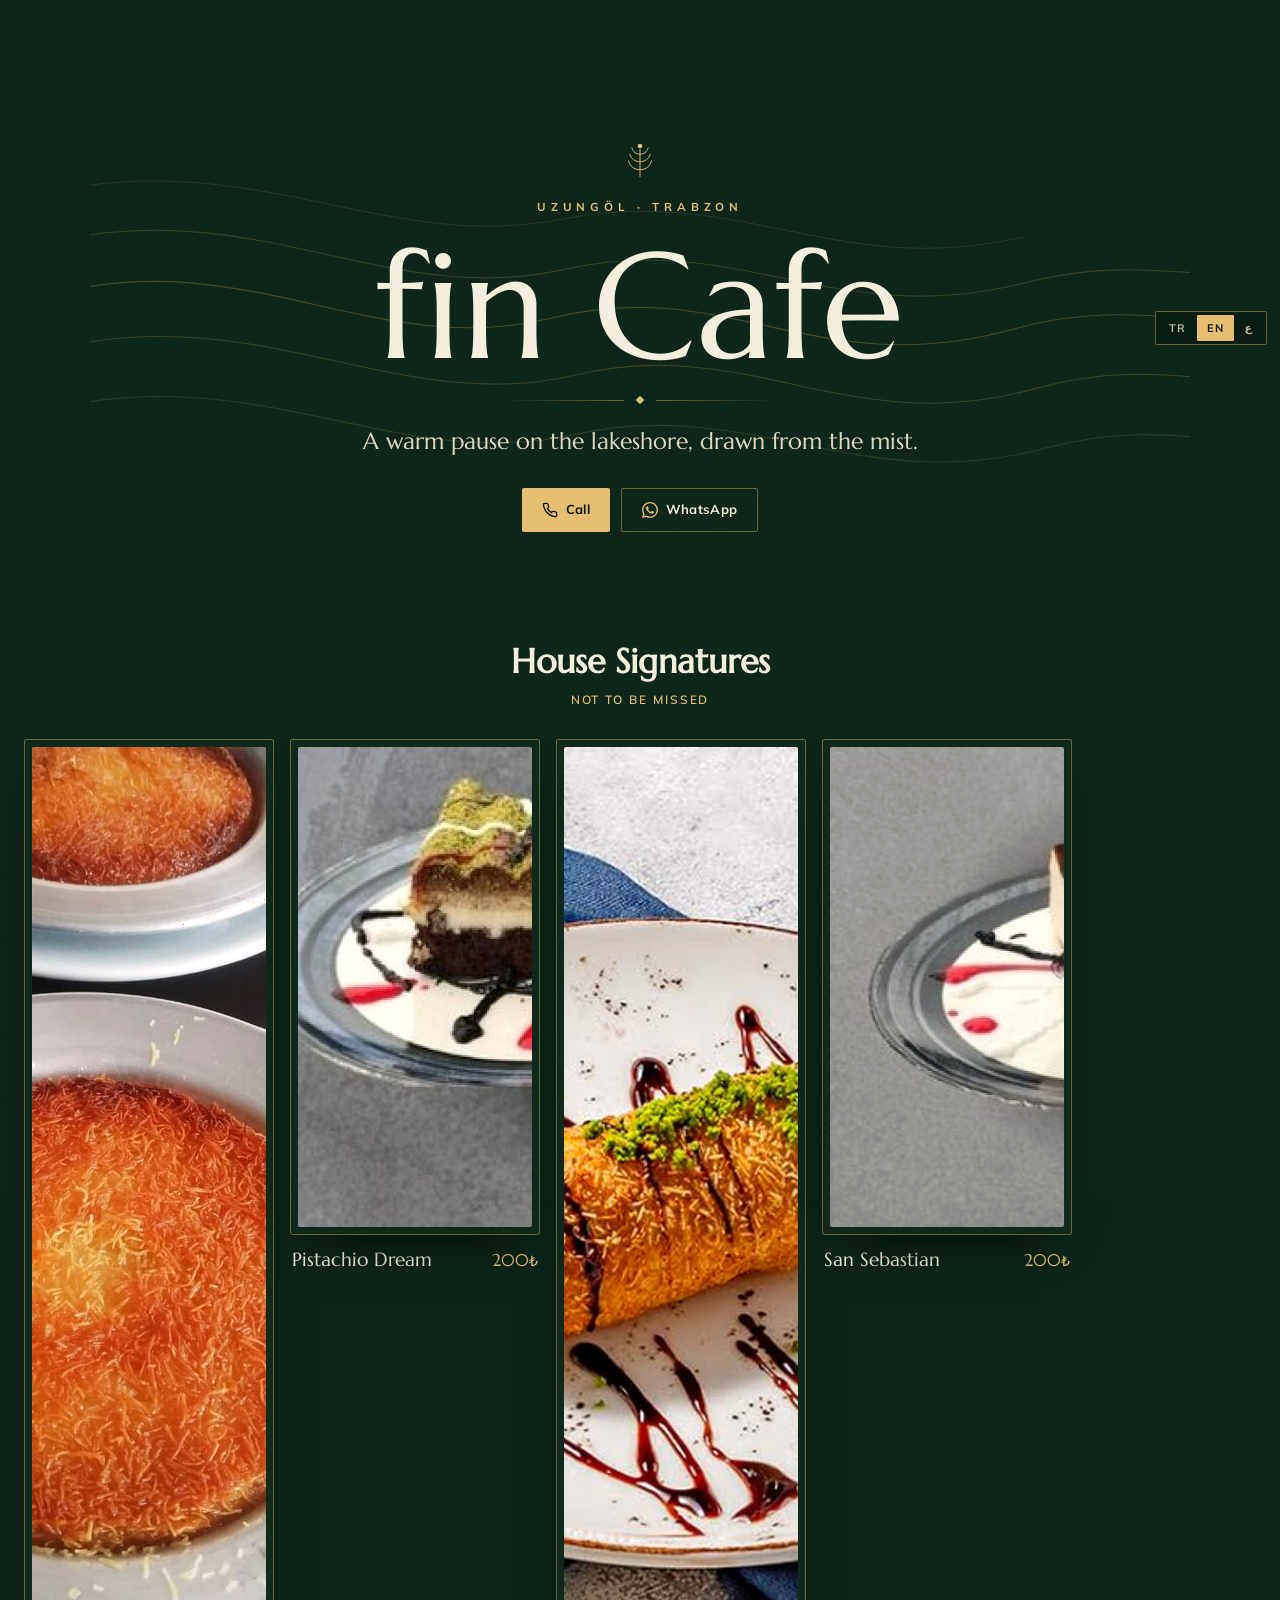
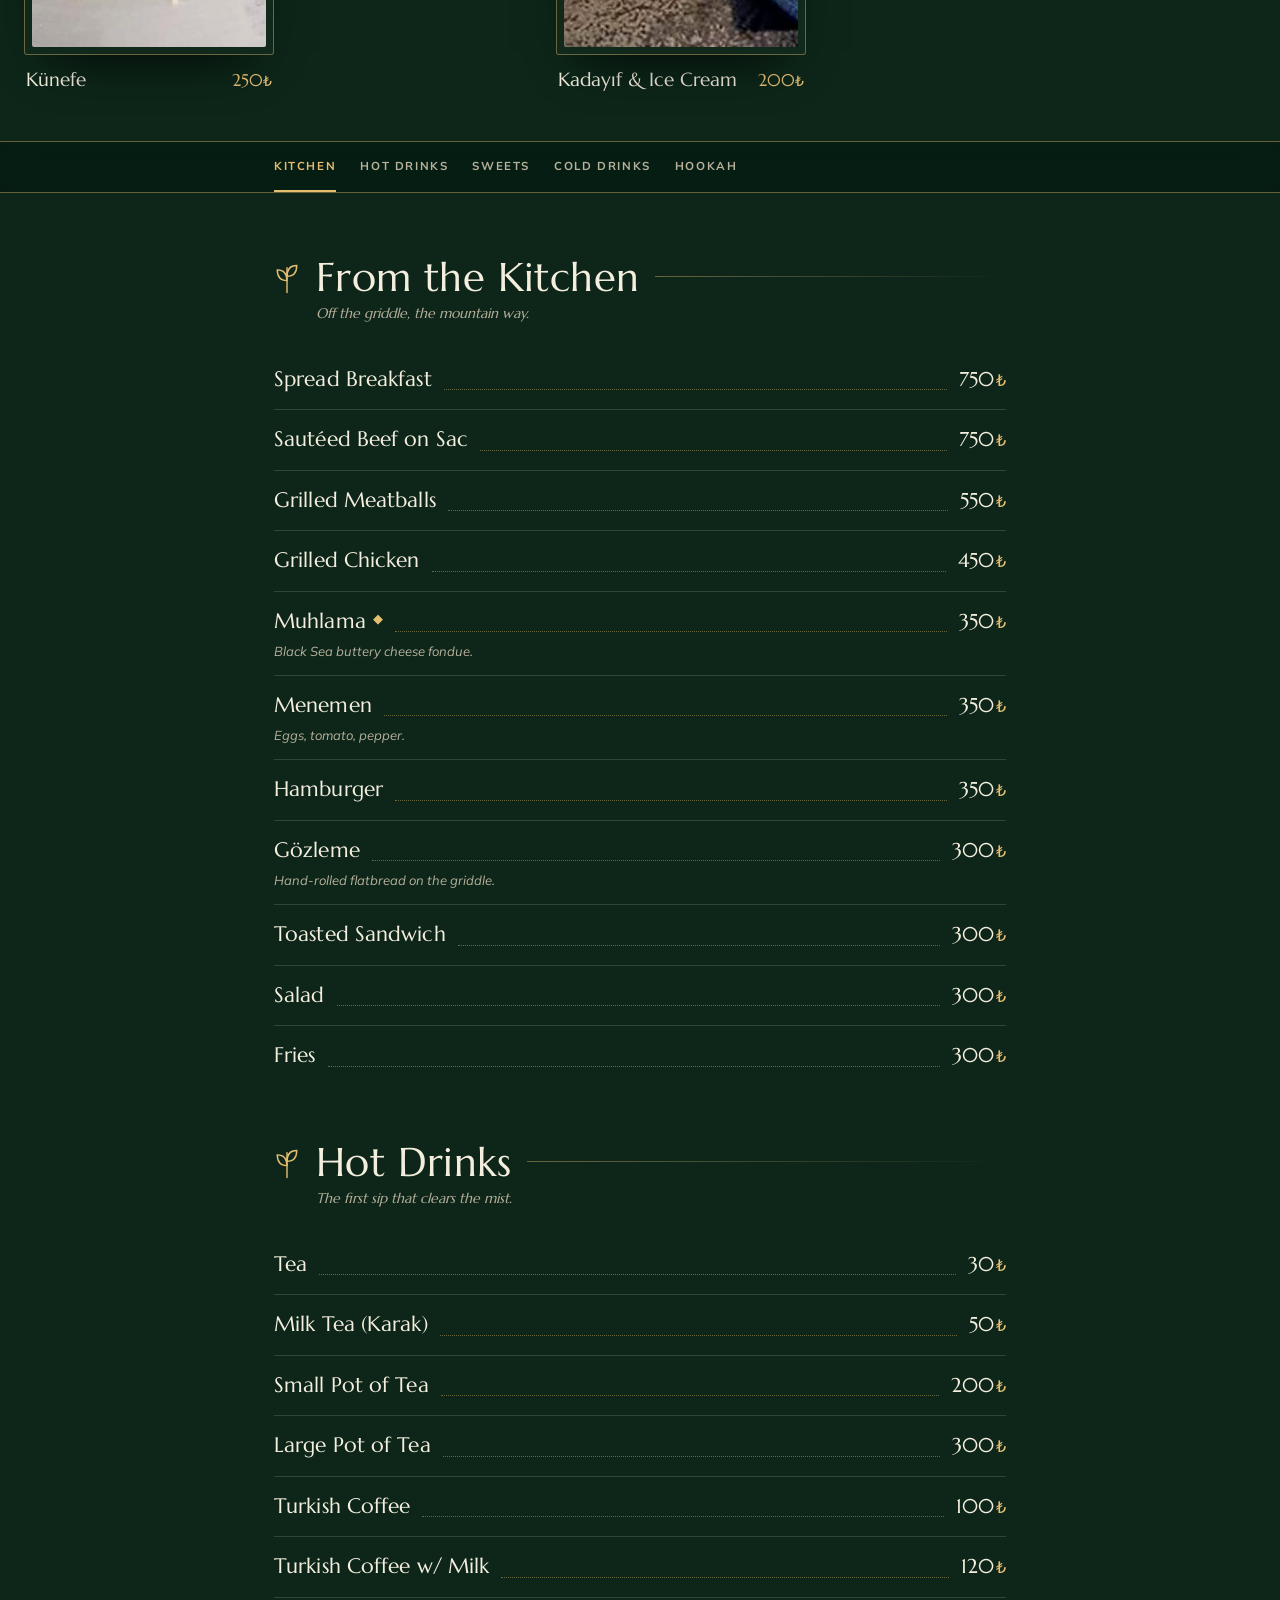
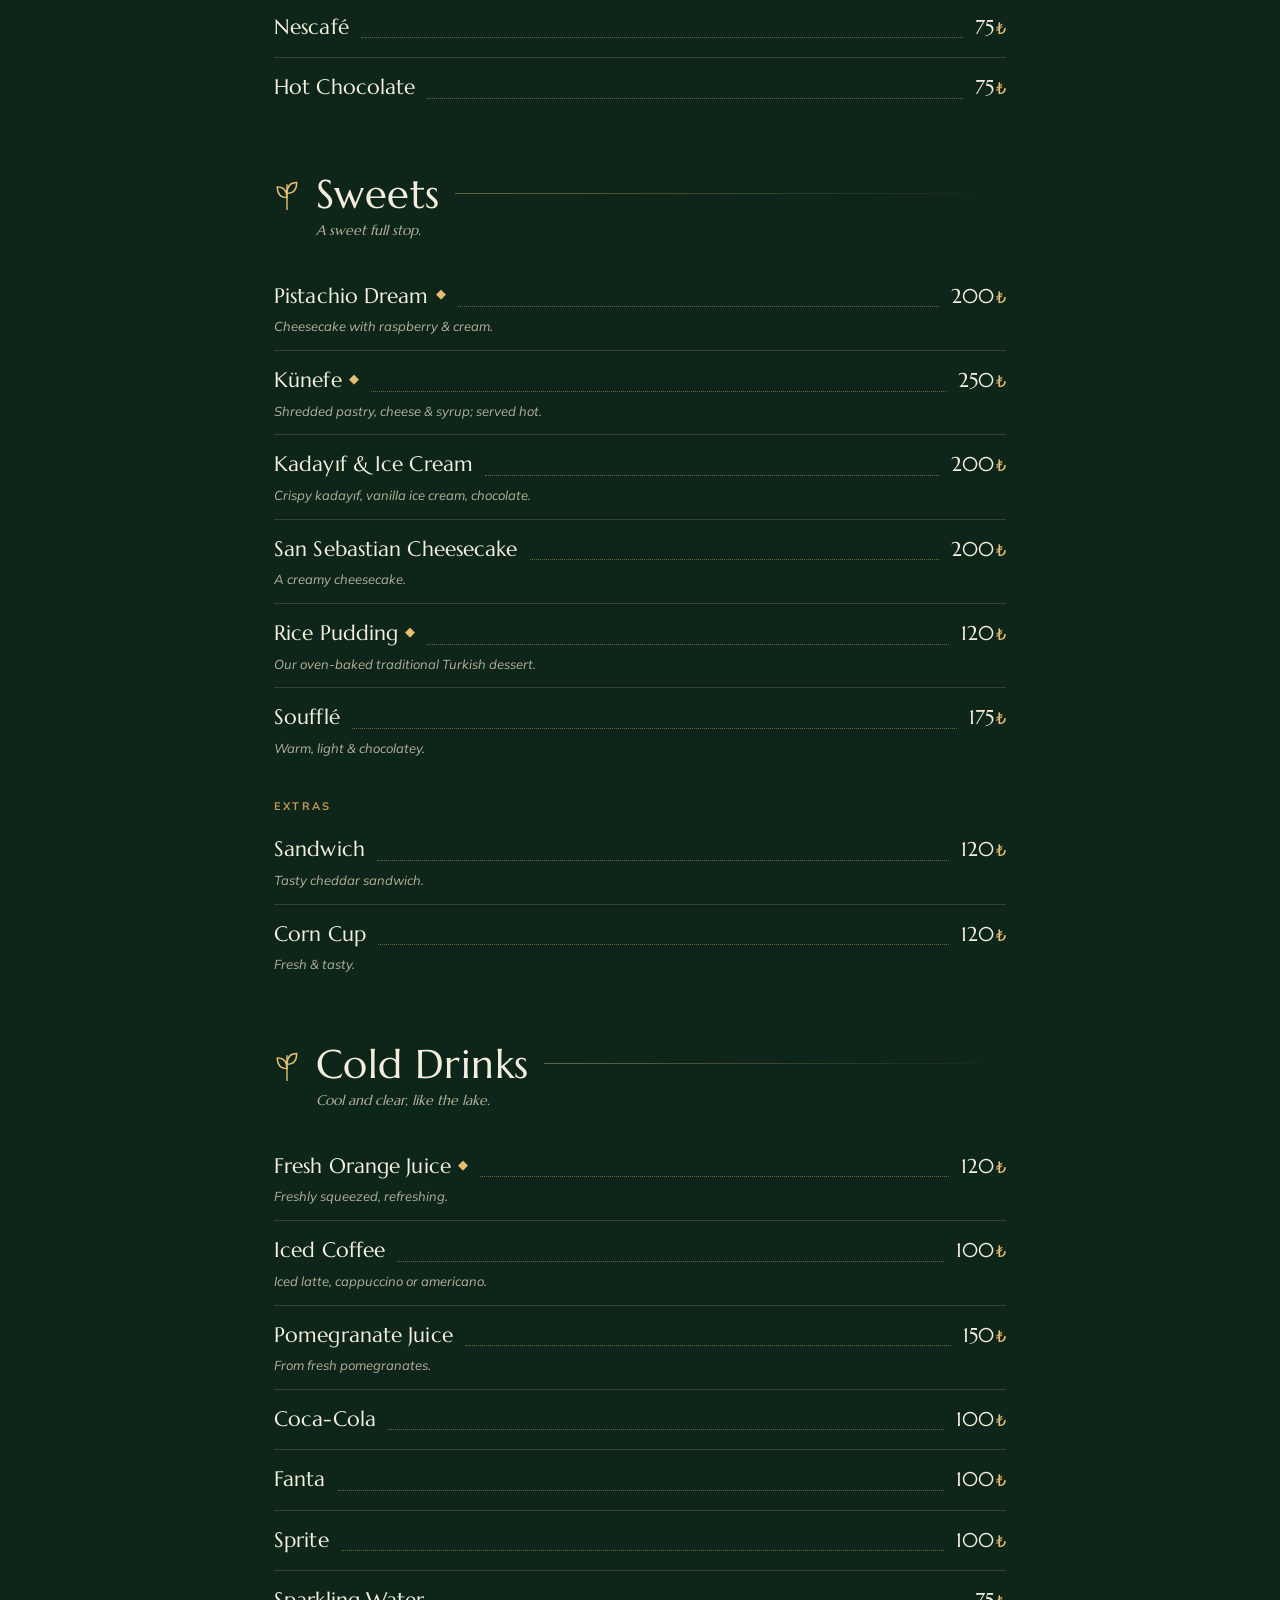
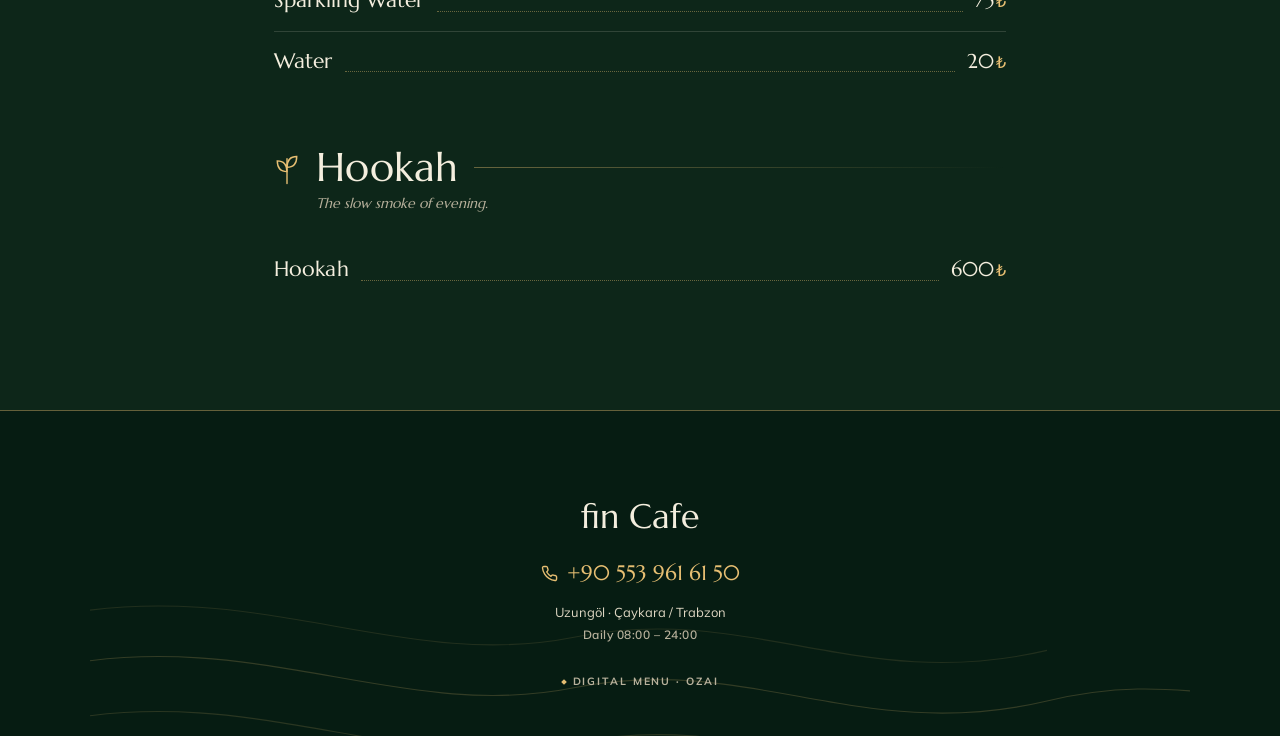
==== commit 7df568d2: "redesign: opulent forest-luxury menu (impeccable) — premium, elegant, nature Full reset per feedback" ====
--- a/index.html
+++ b/index.html
@@ -5,14 +5,14 @@
 <meta name="viewport" content="width=device-width, initial-scale=1, viewport-fit=cover">
 
 <title>fin Cafe Uzungöl — Menü | Göl Manzaralı Kahvaltı, Künefe &amp; Kahve</title>
-<meta name="description" content="Uzungöl'ün kıyısında fin Cafe — serpme kahvaltı, mıhlama, künefe, taze kahve ve nargile. Göl manzaralı dijital menü, Çaykara / Trabzon. TR · EN · العربية.">
+<meta name="description" content="Uzungöl'ün kıyısında fin Cafe. Serpme kahvaltı, mıhlama, künefe, taze kahve ve nargile. Göl manzaralı dijital menü, Çaykara / Trabzon. TR · EN · العربية.">
 <meta name="keywords" content="Uzungöl kafe, Uzungöl kahvaltı, Uzungöl serpme kahvaltı, Uzungöl manzaralı kahvaltı, Uzungöl künefe, Uzungöl restoran, Çaykara kafe, Trabzon Uzungöl yeme içme, fin Cafe Uzungöl, Uzungöl nargile">
 <meta name="author" content="fin Cafe">
 <meta name="robots" content="index, follow, max-image-preview:large, max-snippet:-1, max-video-preview:-1">
 <meta name="googlebot" content="index, follow">
 <link rel="canonical" href="https://ozzaii.github.io/FIN-Cafe-Menu/">
-<meta name="theme-color" content="#f6f2ea">
-<meta name="color-scheme" content="light">
+<meta name="theme-color" content="#16271f">
+<meta name="color-scheme" content="dark">
 
 <meta name="geo.region" content="TR-61">
 <meta name="geo.placename" content="Uzungöl, Çaykara, Trabzon">
@@ -22,7 +22,7 @@
 <meta property="og:type" content="restaurant.menu">
 <meta property="og:site_name" content="fin Cafe">
 <meta property="og:title" content="fin Cafe Uzungöl — Menü">
-<meta property="og:description" content="Serpme kahvaltı, mıhlama, künefe, kahve ve nargile — Uzungöl, Trabzon. Göl manzaralı dijital menü.">
+<meta property="og:description" content="Serpme kahvaltı, mıhlama, künefe, kahve ve nargile. Uzungöl'ün kıyısında, göl manzaralı.">
 <meta property="og:url" content="https://ozzaii.github.io/FIN-Cafe-Menu/">
 <meta property="og:image" content="https://ozzaii.github.io/FIN-Cafe-Menu/img/kunefe.jpg">
 <meta property="og:image:alt" content="fin Cafe — Uzungöl">
@@ -34,21 +34,18 @@
 
 <meta name="twitter:card" content="summary_large_image">
 <meta name="twitter:title" content="fin Cafe Uzungöl — Menü">
-<meta name="twitter:description" content="Serpme kahvaltı, mıhlama, künefe, kahve ve nargile — Uzungöl'ün kıyısında.">
+<meta name="twitter:description" content="Serpme kahvaltı, mıhlama, künefe, kahve ve nargile. Uzungöl'ün kıyısında.">
 <meta name="twitter:image" content="https://ozzaii.github.io/FIN-Cafe-Menu/img/kunefe.jpg">
 
 <meta name="apple-mobile-web-app-capable" content="yes">
-<meta name="apple-mobile-web-app-status-bar-style" content="default">
+<meta name="apple-mobile-web-app-status-bar-style" content="black-translucent">
 <meta name="apple-mobile-web-app-title" content="fin Cafe">
 
-<link rel="icon" href="data:image/svg+xml,%3Csvg xmlns='http://www.w3.org/2000/svg' viewBox='0 0 32 32'%3E%3Crect width='32' height='32' rx='7' fill='%231d6b51'/%3E%3Cpath d='M8 13h13v6a4 4 0 0 1-4 4h-5a4 4 0 0 1-4-4z' fill='none' stroke='%23ffffff' stroke-width='2'/%3E%3Cpath d='M21 14h2.5a2.5 2.5 0 0 1 0 5H21' fill='none' stroke='%23ffffff' stroke-width='2'/%3E%3Cpath d='M11 6c-1 1.4 0 2.6 0 4M15 5c-1 1.6 0 2.8 0 4.4' stroke='%23ffffff' stroke-width='1.6' stroke-linecap='round' opacity='.85'/%3E%3C/svg%3E">
-
-<link rel="preload" as="font" type="font/woff2" href="fonts/geist-normal-400-latin.woff2" crossorigin>
-<link rel="preload" as="font" type="font/woff2" href="fonts/geist-normal-600-latin.woff2" crossorigin>
-<link rel="stylesheet" href="fonts.css">
+<link rel="icon" href="data:image/svg+xml,%3Csvg xmlns='http://www.w3.org/2000/svg' viewBox='0 0 32 32'%3E%3Crect width='32' height='32' rx='7' fill='%2316271f'/%3E%3Cpath d='M8 13h13v6a4 4 0 0 1-4 4h-5a4 4 0 0 1-4-4z' fill='none' stroke='%23cda85e' stroke-width='2'/%3E%3Cpath d='M21 14h2.5a2.5 2.5 0 0 1 0 5H21' fill='none' stroke='%23cda85e' stroke-width='2'/%3E%3Cpath d='M11 6c-1 1.4 0 2.6 0 4M15 5c-1 1.6 0 2.8 0 4.4' stroke='%23cda85e' stroke-width='1.6' stroke-linecap='round' opacity='.85'/%3E%3C/svg%3E">
+
 <link rel="preconnect" href="https://fonts.googleapis.com">
 <link rel="preconnect" href="https://fonts.gstatic.com" crossorigin>
-<link href="https://fonts.googleapis.com/css2?family=IBM+Plex+Sans+Arabic:wght@400;500;600;700&display=swap" rel="stylesheet">
+<link href="https://fonts.googleapis.com/css2?family=Marcellus&family=Mulish:ital,wght@0,400;0,500;0,600;0,700;1,400;1,500&family=Markazi+Text:wght@400;500;600&display=swap" rel="stylesheet">
 
 <script type="application/ld+json">
 {
@@ -56,12 +53,12 @@
   "@type": "CafeOrCoffeeShop",
   "name": "fin Cafe",
   "telephone": "+905539616150",
-  "description": "Uzungöl'ün kıyısında göl manzaralı kafe — serpme kahvaltı, mıhlama, künefe, taze kahve ve nargile.",
+  "description": "Uzungöl'ün kıyısında göl manzaralı kafe. Serpme kahvaltı, mıhlama, künefe, taze kahve ve nargile.",
   "url": "https://ozzaii.github.io/FIN-Cafe-Menu/",
   "image": [
     "https://ozzaii.github.io/FIN-Cafe-Menu/img/kunefe.jpg",
     "https://ozzaii.github.io/FIN-Cafe-Menu/img/fistik_ruyasi.jpg",
-    "https://ozzaii.github.io/FIN-Cafe-Menu/img/buyuk_demlik.jpg"
+    "https://ozzaii.github.io/FIN-Cafe-Menu/img/kadayif.jpg"
   ],
   "servesCuisine": ["Turkish", "Black Sea", "Breakfast", "Cafe", "Desserts"],
   "priceRange": "₺₺",
@@ -155,115 +152,148 @@
 
 <style>
 :root{
-  --bg:#f6f2ea;
-  --surface:#fffdf8;
-  --ink:#251f17;
-  --ink-2:#6a6052;
-  --ink-3:#9d9485;
-  --line:#ece5d7;
-  --line-2:#e3dac9;
-  --accent:#a87d35;
-  --accent-press:#8a6526;
-  --accent-soft:#f3ebd9;
-  --gold:#a87d35;
-  --font:"Geist","Helvetica Neue",-apple-system,system-ui,sans-serif;
-  --ar:"IBM Plex Sans Arabic","Geeza Pro","Noto Sans Arabic","Segoe UI",Tahoma,sans-serif;
-  --maxw:760px;
-  --tabh:54px;
+  --bg:        oklch(0.245 0.040 159);
+  --bg-deep:   oklch(0.205 0.036 161);
+  --panel:     oklch(0.295 0.042 157);
+  --ink:       oklch(0.950 0.022 90);
+  --ink-soft:  oklch(0.880 0.028 88);
+  --ink-mute:  oklch(0.760 0.030 92);
+  --gold:      oklch(0.820 0.105 82);
+  --gold-deep: oklch(0.700 0.100 74);
+  --line:      oklch(0.95 0.02 90 / 0.15);
+  --line-gold: oklch(0.82 0.105 82 / 0.42);
+  --serif:"Marcellus","Times New Roman",serif;
+  --sans:"Mulish","Helvetica Neue",system-ui,sans-serif;
+  --ar:"Markazi Text","Geeza Pro","Noto Naskh Arabic",serif;
+  --maxw:780px;
+  --x-out:cubic-bezier(0.22,1,0.36,1);
 }
 *,*::before,*::after{box-sizing:border-box;}
 html{-webkit-text-size-adjust:100%;scroll-behavior:smooth;}
-body{margin:0;background:var(--bg);color:var(--ink);
-  font-family:var(--font);font-size:16px;line-height:1.45;font-weight:400;
-  -webkit-font-smoothing:antialiased;-moz-osx-font-smoothing:grayscale;text-rendering:optimizeLegibility;}
+body{margin:0;color:var(--ink);
+  background:var(--bg);
+  font-family:var(--sans);font-size:16px;line-height:1.5;font-weight:400;
+  -webkit-font-smoothing:antialiased;-moz-osx-font-smoothing:grayscale;text-rendering:optimizeLegibility;overflow-x:hidden;}
+body::before{content:"";position:fixed;inset:0;z-index:0;pointer-events:none;opacity:.05;mix-blend-mode:soft-light;
+  background-image:url("data:image/svg+xml,%3Csvg xmlns='http://www.w3.org/2000/svg' width='160' height='160'%3E%3Cfilter id='n'%3E%3CfeTurbulence type='fractalNoise' baseFrequency='0.85' numOctaves='3'/%3E%3C/filter%3E%3Crect width='100%25' height='100%25' filter='url(%23n)'/%3E%3C/svg%3E");}
 img{display:block;max-width:100%;}
-::selection{background:var(--accent);color:#fff;}
+::selection{background:var(--gold);color:var(--bg-deep);}
+.wrap{max-width:var(--maxw);margin:0 auto;position:relative;z-index:1;}
 
 html[lang="tr"] .en,html[lang="tr"] .ar{display:none;}
 html[lang="en"] .tr,html[lang="en"] .ar{display:none;}
 html[lang="ar"] .tr,html[lang="ar"] .en{display:none;}
 html[lang="ar"] body{font-family:var(--ar);}
+html[lang="ar"] .serif{font-family:var(--ar);}
 html[lang="ar"] .price{direction:ltr;}
 
-.wrap{max-width:var(--maxw);margin:0 auto;}
-
-/* ===== language toggle (fixed) ===== */
-.lang{position:fixed;top:max(12px,env(safe-area-inset-top));inset-inline-end:12px;z-index:60;
-  display:flex;gap:2px;padding:3px;border-radius:999px;background:#ffffffcc;
-  backdrop-filter:blur(10px);-webkit-backdrop-filter:blur(10px);
-  border:1px solid var(--line-2);box-shadow:0 4px 16px -8px rgba(26,24,19,.3);}
-.lang button{font-family:var(--font);font-size:12px;font-weight:600;letter-spacing:.01em;
-  border:0;background:none;color:var(--ink-3);cursor:pointer;padding:6px 11px;border-radius:999px;
-  transition:color .2s,background .2s;}
-.lang button[aria-pressed="true"]{background:var(--ink);color:#fff;}
-
-/* ===== masthead ===== */
-.masthead{text-align:center;padding:clamp(40px,12vw,68px) 22px clamp(22px,6vw,30px);}
-.brand{font-size:clamp(38px,12vw,60px);font-weight:600;letter-spacing:-.03em;line-height:1;margin:0;color:var(--ink);}
-.brand b{color:var(--accent);font-weight:600;}
-.brand-sub{display:inline-flex;align-items:center;gap:9px;margin-top:14px;color:var(--ink-2);font-size:13.5px;font-weight:500;}
-.brand-sub .pin{width:14px;height:14px;color:var(--accent);flex:none;}
-.brand-hours{margin-top:7px;font-size:12.5px;color:var(--ink-3);font-weight:500;letter-spacing:.01em;}
-.brand-hours .open{color:var(--accent);font-weight:600;}
-.brand-hours .open::before{content:"●";font-size:8px;vertical-align:1.5px;margin-inline-end:5px;}
-.actions{display:flex;justify-content:center;gap:9px;margin-top:18px;flex-wrap:wrap;}
-.actions a{display:inline-flex;align-items:center;gap:7px;text-decoration:none;font-size:13.5px;font-weight:600;
-  color:var(--ink);background:var(--surface);border:1px solid var(--line-2);border-radius:999px;padding:9px 17px;
-  transition:border-color .2s,background .2s,color .2s;}
-.actions a svg{width:16px;height:16px;color:var(--accent);flex:none;}
-.actions a.primary{background:var(--accent);border-color:var(--accent);color:#fffdf8;}
-.actions a.primary svg{color:#fffdf8;}
-@media(hover:hover){.actions a:hover{border-color:var(--accent);}.actions a.primary:hover{background:var(--accent-press);border-color:var(--accent-press);}}
-
-/* ===== sticky category tabs ===== */
-.tabs{position:sticky;top:0;z-index:50;background:#f7f6f2f2;
-  backdrop-filter:blur(12px) saturate(1.2);-webkit-backdrop-filter:blur(12px) saturate(1.2);
-  border-bottom:1px solid var(--line-2);}
-.tabs-inner{display:flex;gap:7px;max-width:var(--maxw);margin:0 auto;padding:9px 14px;
-  overflow-x:auto;scrollbar-width:none;-ms-overflow-style:none;scroll-snap-type:x proximity;}
-.tabs-inner::-webkit-scrollbar{display:none;}
-.tabs a{flex:none;scroll-snap-align:center;white-space:nowrap;text-decoration:none;
-  font-size:13.5px;font-weight:600;color:var(--ink-2);background:var(--surface);
-  border:1px solid var(--line-2);padding:8px 15px;border-radius:999px;transition:all .18s ease;}
-.tabs a.active{background:var(--ink);border-color:var(--ink);color:#fffdf8;}
+/* ===== language toggle ===== */
+.lang{position:fixed;top:max(13px,env(safe-area-inset-top));inset-inline-end:13px;z-index:60;
+  display:flex;gap:1px;padding:3px;border-radius:2px;background:oklch(0.20 0.03 161 / .7);
+  backdrop-filter:blur(10px);-webkit-backdrop-filter:blur(10px);border:1px solid var(--line-gold);}
+.lang button{font-family:var(--sans);font-size:11px;font-weight:700;letter-spacing:.08em;
+  border:0;background:none;color:var(--ink-mute);cursor:pointer;padding:6px 10px;border-radius:1px;transition:color .2s,background .2s;}
+.lang button[aria-pressed="true"]{background:var(--gold);color:var(--bg-deep);}
+
+/* ===== hero ===== */
+.hero{position:relative;overflow:hidden;text-align:center;padding:clamp(86px,22vw,140px) 24px clamp(40px,10vw,64px);}
+.hero .contours{position:absolute;left:50%;top:46%;transform:translate(-50%,-50%);width:min(150%,1100px);height:auto;opacity:.5;color:var(--gold);pointer-events:none;}
+.hero-in{position:relative;z-index:2;animation:rise .9s var(--x-out) both;}
+.sprig{display:block;margin:0 auto 20px;width:54px;height:auto;color:var(--gold);}
+.eyebrow{font-family:var(--sans);font-size:11.5px;font-weight:700;letter-spacing:.42em;text-transform:uppercase;color:var(--gold);margin:0 0 22px;}
+html[lang="ar"] .eyebrow{letter-spacing:.12em;font-family:var(--ar);font-weight:600;}
+.brand{font-family:var(--serif);font-weight:400;font-size:clamp(66px,21vw,150px);line-height:.92;margin:0;color:var(--ink);letter-spacing:.005em;}
+.brand .amp{color:var(--gold);}
+.rule-orn{display:flex;align-items:center;justify-content:center;gap:13px;margin:22px auto 0;max-width:280px;color:var(--gold);}
+.rule-orn::before,.rule-orn::after{content:"";height:1px;flex:1;background:linear-gradient(90deg,transparent,var(--line-gold));}
+.rule-orn::after{background:linear-gradient(90deg,var(--line-gold),transparent);}
+.rule-orn .dia{width:6px;height:6px;transform:rotate(45deg);background:var(--gold);flex:none;}
+.tagline{font-family:var(--serif);font-size:clamp(17px,4.8vw,23px);color:var(--ink-soft);margin:22px auto 0;max-width:30ch;line-height:1.45;font-style:normal;}
+html[lang="ar"] .tagline{font-family:var(--ar);}
+.place{font-family:var(--sans);font-size:12.5px;font-weight:600;letter-spacing:.16em;text-transform:uppercase;color:var(--ink-mute);margin:16px 0 0;}
+html[lang="ar"] .place{letter-spacing:.04em;text-transform:none;font-family:var(--ar);}
+
+.actions{display:flex;justify-content:center;gap:11px;margin-top:30px;flex-wrap:wrap;}
+.actions a{display:inline-flex;align-items:center;gap:8px;text-decoration:none;font-family:var(--sans);font-size:13px;font-weight:700;
+  letter-spacing:.02em;padding:11px 20px;border-radius:2px;transition:transform .25s var(--x-out),background .25s,color .25s,border-color .25s;}
+.actions a svg{width:16px;height:16px;flex:none;}
+.actions .call{background:var(--gold);color:var(--bg-deep);}
+.actions .wa{background:transparent;color:var(--ink);border:1px solid var(--line-gold);}
+.actions .wa svg{color:var(--gold);}
+@media(hover:hover){.actions a:hover{transform:translateY(-2px);}.actions .wa:hover{border-color:var(--gold);}}
+
+/* ===== signatures ===== */
+.sigs{padding:clamp(20px,6vw,40px) 0 8px;}
+.sec-kicker{font-family:var(--serif);font-size:clamp(24px,6vw,34px);color:var(--ink);text-align:center;margin:0 0 4px;}
+html[lang="ar"] .sec-kicker{font-family:var(--ar);}
+.sec-sub{font-family:var(--sans);font-size:12px;font-weight:600;letter-spacing:.16em;text-transform:uppercase;color:var(--gold);text-align:center;margin:0 0 26px;}
+html[lang="ar"] .sec-sub{letter-spacing:.04em;text-transform:none;font-family:var(--ar);}
+.sig-rail{display:flex;gap:16px;overflow-x:auto;scroll-snap-type:x mandatory;padding:4px 24px 22px;scrollbar-width:none;-ms-overflow-style:none;}
+.sig-rail::-webkit-scrollbar{display:none;}
+.sig{flex:0 0 auto;width:min(74vw,250px);scroll-snap-align:center;margin:0;}
+.sig .frame{position:relative;border:1px solid var(--line-gold);padding:7px;border-radius:3px;background:oklch(0.27 0.04 158 / .5);
+  box-shadow:0 24px 50px -28px #000;}
+.sig img{width:100%;aspect-ratio:4/5;object-fit:cover;border-radius:2px;display:block;filter:saturate(1.04) contrast(1.03);}
+.sig figcaption{display:flex;align-items:baseline;justify-content:space-between;gap:10px;margin-top:13px;padding:0 2px;}
+.sig .nm{font-family:var(--serif);font-size:19px;color:var(--ink);line-height:1.1;}
+html[lang="ar"] .sig .nm{font-family:var(--ar);}
+.sig .pr{font-family:var(--serif);font-size:17px;color:var(--gold);white-space:nowrap;}
+
+/* ===== sticky category nav ===== */
+.nav{position:sticky;top:0;z-index:50;background:oklch(0.205 0.036 161 / .82);
+  backdrop-filter:blur(14px) saturate(1.2);-webkit-backdrop-filter:blur(14px) saturate(1.2);border-top:1px solid var(--line-gold);border-bottom:1px solid var(--line-gold);margin-top:18px;}
+.nav-in{display:flex;gap:24px;max-width:var(--maxw);margin:0 auto;padding:0 24px;overflow-x:auto;scrollbar-width:none;-ms-overflow-style:none;scroll-snap-type:x proximity;}
+.nav-in::-webkit-scrollbar{display:none;}
+.nav a{flex:none;scroll-snap-align:center;white-space:nowrap;text-decoration:none;font-family:var(--sans);
+  font-size:11.5px;font-weight:700;letter-spacing:.14em;text-transform:uppercase;color:var(--ink-mute);
+  padding:15px 0;border-bottom:2px solid transparent;transition:color .2s,border-color .2s;}
+.nav a.active{color:var(--gold);border-bottom-color:var(--gold);}
+html[lang="ar"] .nav a{letter-spacing:.02em;text-transform:none;font-family:var(--ar);font-size:14px;}
 
 /* ===== menu ===== */
-main{padding:18px 14px calc(40px + env(safe-area-inset-bottom));}
-.cat{margin:0 0 26px;scroll-margin-top:calc(var(--tabh) + 12px);}
-.cat-head{display:flex;align-items:center;gap:10px;margin:14px 4px 11px;}
-.cat-head h2{font-size:20px;font-weight:600;letter-spacing:-.015em;margin:0;color:var(--ink);}
+main{padding:8px 24px calc(40px + env(safe-area-inset-bottom));}
+.cat{padding:clamp(36px,8vw,56px) 0 0;scroll-margin-top:58px;}
+.cat-head{display:flex;align-items:center;gap:16px;margin:0 0 6px;}
+.cat-head .leaf{width:26px;height:auto;color:var(--gold);flex:none;}
+.cat-head h2{font-family:var(--serif);font-size:clamp(28px,7vw,40px);font-weight:400;margin:0;color:var(--ink);line-height:1;letter-spacing:.01em;}
 html[lang="ar"] .cat-head h2{font-family:var(--ar);}
-.cat-head .cnt{font-size:12px;font-weight:600;color:var(--ink-3);background:var(--surface);
-  border:1px solid var(--line-2);border-radius:999px;padding:2px 9px;}
-.subhead{font-size:12px;font-weight:600;letter-spacing:.04em;text-transform:uppercase;color:var(--ink-3);margin:20px 6px 9px;}
-
-.list{background:var(--surface);border:1px solid var(--line);border-radius:18px;overflow:hidden;
-  box-shadow:0 1px 2px rgba(26,24,19,.03),0 8px 24px -18px rgba(26,24,19,.18);}
-.item{display:flex;align-items:center;gap:13px;padding:13px 14px;border-bottom:1px solid var(--line);}
-.item:last-child{border-bottom:0;}
-.item .thumb{width:62px;height:62px;border-radius:12px;object-fit:cover;flex:none;
-  border:1px solid var(--line-2);background:#f0eee8;}
-.item .info{flex:1;min-width:0;}
-.item .name{font-size:15.5px;font-weight:600;color:var(--ink);letter-spacing:-.01em;display:flex;align-items:center;flex-wrap:wrap;gap:7px;}
-.item .desc{font-size:12.5px;color:var(--ink-2);margin-top:3px;line-height:1.35;}
-html[lang="ar"] .item .desc{font-size:13px;}
-.item .price{font-size:15.5px;font-weight:600;color:var(--ink);white-space:nowrap;letter-spacing:-.01em;flex:none;}
-.item .price .cur{color:var(--accent);font-size:.82em;font-weight:600;margin-inline-start:1px;}
-.pick{font-size:10px;font-weight:700;letter-spacing:.04em;text-transform:uppercase;color:var(--accent);
-  background:var(--accent-soft);border-radius:6px;padding:2px 7px;line-height:1.4;}
-html[lang="ar"] .pick{letter-spacing:0;}
+.cat-head .hr{flex:1;height:1px;background:linear-gradient(90deg,var(--line-gold),transparent);}
+.cat-note{font-family:var(--serif);font-style:italic;font-size:14px;color:var(--ink-mute);margin:0 0 26px;padding-inline-start:42px;}
+html[lang="ar"] .cat-note{font-family:var(--ar);font-style:normal;padding-inline-start:42px;}
+
+.rows{list-style:none;margin:0;padding:0;}
+.row{padding:14px 0;border-bottom:1px solid var(--line);}
+.row:last-child{border-bottom:0;}
+.row-main{display:flex;align-items:baseline;gap:12px;}
+.row-name{font-family:var(--serif);font-size:clamp(18px,4.6vw,21px);color:var(--ink);letter-spacing:.005em;}
+html[lang="ar"] .row-name{font-family:var(--ar);}
+.row-name .star{color:var(--gold);font-size:.6em;vertical-align:.35em;margin-inline-start:7px;}
+.row-dots{flex:1;align-self:flex-end;margin-bottom:5px;border-bottom:1px dotted var(--line-gold);min-width:18px;}
+.row-price{font-family:var(--serif);font-size:clamp(17px,4.4vw,20px);color:var(--ink);white-space:nowrap;}
+.row-price i{font-style:normal;color:var(--gold);font-size:.78em;margin-inline-start:2px;}
+.row-desc{font-family:var(--sans);font-style:italic;font-size:13px;color:var(--ink-mute);margin:5px 0 0;max-width:54ch;line-height:1.45;}
+html[lang="ar"] .row-desc{font-style:normal;font-size:14px;}
+.subhead{font-family:var(--sans);font-size:11px;font-weight:700;letter-spacing:.2em;text-transform:uppercase;color:var(--gold-deep);margin:26px 0 6px;}
+html[lang="ar"] .subhead{letter-spacing:.04em;text-transform:none;font-family:var(--ar);}
 
 /* ===== footer ===== */
-footer{text-align:center;padding:34px 22px calc(40px + env(safe-area-inset-bottom));
-  border-top:1px solid var(--line-2);margin-top:14px;}
-.f-brand{font-size:22px;font-weight:600;color:var(--ink);margin:0 0 6px;}
-.f-brand b{color:var(--accent);}
-.f-line{font-size:13px;color:var(--ink-2);margin:0 0 3px;}
-.f-hours{font-size:12px;color:var(--ink-3);margin:6px 0 18px;letter-spacing:.02em;}
-.f-credit{display:inline-flex;align-items:center;gap:6px;font-size:11px;font-weight:600;letter-spacing:.08em;
-  text-transform:uppercase;color:var(--ink-3);text-decoration:none;}
-.f-credit .dot{width:5px;height:5px;border-radius:50%;background:var(--accent);}
-html[lang="ar"] .f-credit{letter-spacing:.02em;}
+footer{position:relative;overflow:hidden;text-align:center;padding:clamp(50px,12vw,80px) 24px calc(46px + env(safe-area-inset-bottom));margin-top:clamp(40px,9vw,70px);
+  border-top:1px solid var(--line-gold);background:var(--bg-deep);}
+footer .contours{position:absolute;left:50%;bottom:-30%;transform:translateX(-50%);width:min(160%,1100px);opacity:.4;color:var(--gold);pointer-events:none;}
+.foot-in{position:relative;z-index:2;}
+.f-brand{font-family:var(--serif);font-size:34px;color:var(--ink);margin:0 0 16px;}
+.f-call{display:inline-flex;align-items:center;gap:9px;font-family:var(--serif);font-size:21px;color:var(--gold);text-decoration:none;}
+.f-call svg{width:17px;height:17px;}
+.f-line{font-family:var(--sans);font-size:13px;color:var(--ink-soft);margin:14px 0 3px;}
+.f-hours{font-family:var(--sans);font-size:12px;font-weight:600;letter-spacing:.04em;color:var(--ink-mute);margin:0 0 22px;}
+.f-credit{display:inline-flex;align-items:center;gap:7px;font-family:var(--sans);font-size:10.5px;font-weight:700;letter-spacing:.18em;
+  text-transform:uppercase;color:var(--ink-mute);text-decoration:none;transition:color .2s;}
+.f-credit:hover{color:var(--gold);}
+.f-credit .dia{width:4px;height:4px;transform:rotate(45deg);background:var(--gold);}
+html[lang="ar"] .f-line,html[lang="ar"] .f-hours,html[lang="ar"] .f-credit{font-family:var(--ar);letter-spacing:.02em;text-transform:none;}
+
+@keyframes rise{from{opacity:0;transform:translateY(20px);}to{opacity:1;transform:none;}}
+@media (prefers-reduced-motion:reduce){html{scroll-behavior:auto;}.hero-in{animation:none;}.actions a{transition:none;}}
 </style>
 </head>
 <body>
@@ -271,115 +301,145 @@
 <nav class="lang" aria-label="Dil / Language / اللغة">
   <button type="button" data-lang="tr" aria-pressed="true">TR</button>
   <button type="button" data-lang="en" aria-pressed="false">EN</button>
-  <button type="button" data-lang="ar" aria-pressed="false">عربي</button>
+  <button type="button" data-lang="ar" aria-pressed="false">ع</button>
 </nav>
 
-<header class="masthead">
-  <h1 class="brand">fin <b>Cafe</b></h1>
-  <div class="brand-sub">
-    <svg class="pin" viewBox="0 0 24 24" fill="none" stroke="currentColor" stroke-width="2" stroke-linecap="round" stroke-linejoin="round"><path d="M20 10c0 6-8 12-8 12s-8-6-8-12a8 8 0 0 1 16 0Z"/><circle cx="12" cy="10" r="3"/></svg>
-    <span><span class="tr">Uzungöl · Çaykara / Trabzon</span><span class="en">Uzungöl · Çaykara / Trabzon</span><span class="ar">أوزنجول · تشايكارا / طرابزون</span></span>
-  </div>
-  <div class="brand-hours"><span class="open"></span><span class="tr">Her gün 08:00 – 24:00</span><span class="en">Daily 08:00 – 24:00</span><span class="ar">يوميًا 08:00 – 24:00</span></div>
-  <div class="actions">
-    <a class="primary" href="tel:+905539616150" aria-label="Telefon"><svg viewBox="0 0 24 24" fill="none" stroke="currentColor" stroke-width="2" stroke-linecap="round" stroke-linejoin="round"><path d="M22 16.92v3a2 2 0 0 1-2.18 2 19.79 19.79 0 0 1-8.63-3.07 19.5 19.5 0 0 1-6-6 19.79 19.79 0 0 1-3.07-8.67A2 2 0 0 1 4.11 2h3a2 2 0 0 1 2 1.72c.13.81.36 1.6.7 2.35a2 2 0 0 1-.45 2.11L8.09 9.91a16 16 0 0 0 6 6l1.27-1.27a2 2 0 0 1 2.11-.45c.75.34 1.54.57 2.35.7A2 2 0 0 1 22 16.92z"/></svg><span class="tr">Ara</span><span class="en">Call</span><span class="ar">اتصل</span></a>
-    <a href="https://wa.me/905539616150" target="_blank" rel="noopener" aria-label="WhatsApp"><svg viewBox="0 0 24 24" fill="currentColor"><path d="M17.472 14.382c-.297-.149-1.758-.867-2.03-.967-.273-.099-.471-.148-.67.15-.197.297-.767.966-.94 1.164-.173.199-.347.223-.644.075-.297-.15-1.255-.463-2.39-1.475-.883-.788-1.48-1.761-1.653-2.059-.173-.297-.018-.458.13-.606.134-.133.298-.347.446-.52.149-.174.198-.298.298-.497.099-.198.05-.371-.025-.52-.075-.149-.669-1.612-.916-2.207-.242-.579-.487-.5-.669-.51-.173-.008-.371-.01-.57-.01-.198 0-.52.074-.792.372-.272.297-1.04 1.016-1.04 2.479 0 1.462 1.065 2.875 1.213 3.074.149.198 2.096 3.2 5.077 4.487.709.306 1.262.489 1.694.625.712.227 1.36.195 1.872.118.571-.085 1.758-.719 2.006-1.413.248-.694.248-1.289.173-1.413-.074-.124-.272-.198-.57-.347m-5.421 7.403h-.004a9.87 9.87 0 01-5.031-1.378l-.361-.214-3.741.982.998-3.648-.235-.374a9.86 9.86 0 01-1.51-5.26c.001-5.45 4.436-9.884 9.888-9.884 2.64 0 5.122 1.03 6.988 2.898a9.825 9.825 0 012.893 6.994c-.003 5.45-4.437 9.885-9.885 9.885M20.52 3.449C18.24 1.245 15.24 0 12.045 0 5.463 0 .104 5.334.101 11.892c0 2.096.549 4.142 1.595 5.945L0 24l6.305-1.654a11.882 11.882 0 005.683 1.448h.005c6.585 0 11.946-5.335 11.949-11.893a11.821 11.821 0 00-3.487-8.453"/></svg>WhatsApp</a>
+<header class="hero">
+  <svg class="contours" viewBox="0 0 1000 560" fill="none" stroke="currentColor" stroke-width="1" aria-hidden="true">
+    <path d="M-40 300C140 250 260 360 420 320 580 280 660 380 840 330 940 302 1010 330 1060 318" opacity=".5"/>
+    <path d="M-40 350C150 300 280 410 440 372 600 334 690 432 860 384 960 356 1020 384 1060 372" opacity=".4"/>
+    <path d="M-40 252C150 206 270 312 430 276 590 240 680 332 850 288 950 262 1015 288 1060 278" opacity=".38"/>
+    <path d="M-40 404C150 356 280 462 440 426 600 390 700 484 870 438 970 412 1025 438 1060 428" opacity=".3"/>
+    <path d="M-40 206C150 164 270 262 430 230 590 198 680 286 850 246" opacity=".26"/>
+  </svg>
+  <div class="hero-in">
+    <svg class="sprig" viewBox="0 0 80 56" fill="none" stroke="currentColor" stroke-width="1.4" stroke-linecap="round" aria-hidden="true">
+      <path d="M40 54V14"/><path d="M40 44c-9 0-15-5-17-13M40 44c9 0 15-5 17-13"/><path d="M40 32c-8 0-13-4-15-11M40 32c8 0 13-4 15-11"/><path d="M40 21c-6 0-10-3-12-9M40 21c6 0 10-3 12-9"/><circle cx="40" cy="9" r="3.4" fill="currentColor" stroke="none"/>
+    </svg>
+    <p class="eyebrow"><span class="tr">Uzungöl · Trabzon</span><span class="en">Uzungöl · Trabzon</span><span class="ar">أوزنجول · طرابزون</span></p>
+    <h1 class="brand serif">fin Cafe</h1>
+    <div class="rule-orn" aria-hidden="true"><span class="dia"></span></div>
+    <p class="tagline serif"><span class="tr">Gölün kıyısında, sisin içinden sıcak bir mola.</span><span class="en">A warm pause on the lakeshore, drawn from the mist.</span><span class="ar">استراحة دافئة على ضفة البحيرة، من قلب الضباب.</span></p>
+    <div class="actions">
+      <a class="call" href="tel:+905539616150"><svg viewBox="0 0 24 24" fill="none" stroke="currentColor" stroke-width="2" stroke-linecap="round" stroke-linejoin="round"><path d="M22 16.92v3a2 2 0 0 1-2.18 2 19.79 19.79 0 0 1-8.63-3.07 19.5 19.5 0 0 1-6-6 19.79 19.79 0 0 1-3.07-8.67A2 2 0 0 1 4.11 2h3a2 2 0 0 1 2 1.72c.13.81.36 1.6.7 2.35a2 2 0 0 1-.45 2.11L8.09 9.91a16 16 0 0 0 6 6l1.27-1.27a2 2 0 0 1 2.11-.45c.75.34 1.54.57 2.35.7A2 2 0 0 1 22 16.92z"/></svg><span class="tr">Ara</span><span class="en">Call</span><span class="ar">اتصل</span></a>
+      <a class="wa" href="https://wa.me/905539616150" target="_blank" rel="noopener"><svg viewBox="0 0 24 24" fill="currentColor"><path d="M17.472 14.382c-.297-.149-1.758-.867-2.03-.967-.273-.099-.471-.148-.67.15-.197.297-.767.966-.94 1.164-.173.199-.347.223-.644.075-.297-.15-1.255-.463-2.39-1.475-.883-.788-1.48-1.761-1.653-2.059-.173-.297-.018-.458.13-.606.134-.133.298-.347.446-.52.149-.174.198-.298.298-.497.099-.198.05-.371-.025-.52-.075-.149-.669-1.612-.916-2.207-.242-.579-.487-.5-.669-.51l-.57-.01c-.198 0-.52.074-.792.372-.272.297-1.04 1.016-1.04 2.479 0 1.462 1.065 2.875 1.213 3.074.149.198 2.096 3.2 5.077 4.487.709.306 1.262.489 1.694.625.712.227 1.36.195 1.872.118.571-.085 1.758-.719 2.006-1.413.248-.694.248-1.289.173-1.413-.074-.124-.272-.198-.57-.347m-5.421 7.403h-.004a9.87 9.87 0 0 1-5.031-1.378l-.361-.214-3.741.982.998-3.648-.235-.374a9.86 9.86 0 0 1-1.51-5.26c.001-5.45 4.436-9.884 9.888-9.884 2.64 0 5.122 1.03 6.988 2.898a9.825 9.825 0 0 1 2.893 6.994c-.003 5.45-4.437 9.885-9.885 9.885M20.52 3.449C18.24 1.245 15.24 0 12.045 0 5.463 0 .104 5.334.101 11.892c0 2.096.549 4.142 1.595 5.945L0 24l6.305-1.654a11.882 11.882 0 0 0 5.683 1.448h.005c6.585 0 11.946-5.335 11.949-11.893a11.821 11.821 0 0 0-3.487-8.453"/></svg>WhatsApp</a>
+    </div>
   </div>
 </header>
 
-<nav class="tabs" aria-label="Kategoriler">
-  <div class="tabs-inner">
+<!-- ===== SIGNATURES ===== -->
+<section class="sigs" aria-label="İmza lezzetler">
+  <h2 class="sec-kicker serif"><span class="tr">Buranın İmzası</span><span class="en">House Signatures</span><span class="ar">توقيع المكان</span></h2>
+  <p class="sec-sub"><span class="tr">Mutlaka tadılmalı</span><span class="en">Not to be missed</span><span class="ar">لا يُفوّت</span></p>
+  <div class="sig-rail">
+    <figure class="sig"><div class="frame"><img src="img/kunefe.jpg" alt="Künefe, közde, sıcak servis" loading="lazy" decoding="async" width="900" height="900"></div><figcaption><span class="nm serif"><span class="tr">Künefe</span><span class="en">Künefe</span><span class="ar">كنافة</span></span><span class="pr serif">250<span style="font-size:.8em">₺</span></span></figcaption></figure>
+    <figure class="sig"><div class="frame"><img src="img/fistik_ruyasi.jpg" alt="Fıstık Rüyası cheesecake" loading="lazy" decoding="async" width="480" height="480"></div><figcaption><span class="nm serif"><span class="tr">Fıstık Rüyası</span><span class="en">Pistachio Dream</span><span class="ar">حلم الفستق</span></span><span class="pr serif">200<span style="font-size:.8em">₺</span></span></figcaption></figure>
+    <figure class="sig"><div class="frame"><img src="img/kadayif.jpg" alt="Dondurmalı kadayıf" loading="lazy" decoding="async" width="900" height="900"></div><figcaption><span class="nm serif"><span class="tr">Dondurmalı Kadayıf</span><span class="en">Kadayıf &amp; Ice Cream</span><span class="ar">كنافة بالآيس كريم</span></span><span class="pr serif">200<span style="font-size:.8em">₺</span></span></figcaption></figure>
+    <figure class="sig"><div class="frame"><img src="img/san_sebastian.jpg" alt="San Sebastian cheesecake" loading="lazy" decoding="async" width="480" height="480"></div><figcaption><span class="nm serif"><span class="tr">San Sebastian</span><span class="en">San Sebastian</span><span class="ar">سان سيباستيان</span></span><span class="pr serif">200<span style="font-size:.8em">₺</span></span></figcaption></figure>
+  </div>
+</section>
+
+<nav class="nav" aria-label="Kategoriler">
+  <div class="nav-in">
     <a href="#mutfaktan" class="active"><span class="tr">Mutfaktan</span><span class="en">Kitchen</span><span class="ar">المطبخ</span></a>
-    <a href="#sicak"><span class="tr">Sıcak İçecekler</span><span class="en">Hot Drinks</span><span class="ar">ساخن</span></a>
-    <a href="#tatlilar"><span class="tr">Tatlılar</span><span class="en">Sweets</span><span class="ar">حلويات</span></a>
-    <a href="#soguk"><span class="tr">Soğuk İçecekler</span><span class="en">Cold Drinks</span><span class="ar">بارد</span></a>
+    <a href="#sicak"><span class="tr">Sıcak İçecekler</span><span class="en">Hot Drinks</span><span class="ar">مشروبات ساخنة</span></a>
+    <a href="#tatlilar"><span class="tr">Tatlılar</span><span class="en">Sweets</span><span class="ar">الحلويات</span></a>
+    <a href="#soguk"><span class="tr">Soğuk İçecekler</span><span class="en">Cold Drinks</span><span class="ar">مشروبات باردة</span></a>
     <a href="#nargile"><span class="tr">Nargile</span><span class="en">Hookah</span><span class="ar">أركيلة</span></a>
   </div>
 </nav>
 
 <main class="wrap">
 
-  <!-- MUTFAKTAN -->
   <section class="cat" id="mutfaktan">
-    <div class="cat-head"><h2><span class="tr">Mutfaktan</span><span class="en">From the Kitchen</span><span class="ar">من المطبخ</span></h2><span class="cnt">11</span></div>
-    <div class="list">
-      <div class="item"><div class="info"><div class="name"><span class="tr">Serpme Kahvaltı</span><span class="en">Spread Breakfast</span><span class="ar">فطور مفتوح</span></div></div><div class="price">750<span class="cur">₺</span></div></div>
-      <div class="item"><div class="info"><div class="name"><span class="tr">Sac Kavurma</span><span class="en">Sautéed Beef (sac)</span><span class="ar">صاج كاورما</span></div></div><div class="price">750<span class="cur">₺</span></div></div>
-      <div class="item"><div class="info"><div class="name"><span class="tr">Köfte</span><span class="en">Grilled Meatballs</span><span class="ar">كفتة</span></div></div><div class="price">550<span class="cur">₺</span></div></div>
-      <div class="item"><div class="info"><div class="name"><span class="tr">Tavuk Izgara</span><span class="en">Grilled Chicken</span><span class="ar">دجاج مشوي</span></div></div><div class="price">450<span class="cur">₺</span></div></div>
-      <div class="item"><div class="info"><div class="name"><span class="tr">Mıhlama</span><span class="en">Muhlama</span><span class="ar">مُحلمة</span> <span class="pick"><span class="tr">şefin</span><span class="en">chef's</span><span class="ar">مميّز</span></span></div><div class="desc"><span class="tr">Karadeniz'in tereyağlı peynir fondüsü.</span><span class="en">Black Sea buttery cheese fondue.</span><span class="ar">فوندو الجبن بالزبدة على طريقة البحر الأسود.</span></div></div><div class="price">350<span class="cur">₺</span></div></div>
-      <div class="item"><div class="info"><div class="name"><span class="tr">Menemen</span><span class="en">Menemen</span><span class="ar">منمن</span></div><div class="desc"><span class="tr">Yumurta, domates, biber.</span><span class="en">Eggs, tomato, pepper.</span><span class="ar">بيض، طماطم، فلفل.</span></div></div><div class="price">350<span class="cur">₺</span></div></div>
-      <div class="item"><div class="info"><div class="name"><span class="tr">Hamburger</span><span class="en">Hamburger</span><span class="ar">همبرغر</span></div></div><div class="price">350<span class="cur">₺</span></div></div>
-      <div class="item"><div class="info"><div class="name"><span class="tr">Gözleme</span><span class="en">Gözleme</span><span class="ar">جوزلمة</span></div><div class="desc"><span class="tr">Sacda açılmış el yufkası.</span><span class="en">Hand-rolled flatbread on the griddle.</span><span class="ar">رقائق عجين محضّرة على الصاج.</span></div></div><div class="price">300<span class="cur">₺</span></div></div>
-      <div class="item"><div class="info"><div class="name"><span class="tr">Tost</span><span class="en">Toasted Sandwich</span><span class="ar">توست</span></div></div><div class="price">300<span class="cur">₺</span></div></div>
-      <div class="item"><div class="info"><div class="name"><span class="tr">Salata</span><span class="en">Salad</span><span class="ar">سلطة</span></div></div><div class="price">300<span class="cur">₺</span></div></div>
-      <div class="item"><div class="info"><div class="name"><span class="tr">Cips</span><span class="en">Fries</span><span class="ar">بطاطا مقلية</span></div></div><div class="price">300<span class="cur">₺</span></div></div>
-    </div>
+    <div class="cat-head"><svg class="leaf" viewBox="0 0 24 32" fill="none" stroke="currentColor" stroke-width="1.3" stroke-linecap="round" aria-hidden="true"><path d="M12 31V8"/><path d="M12 20c-6 0-9-4-9-10 6 0 9 4 9 10ZM12 16c6 0 9-4 9-10-6 0-9 4-9 10Z"/></svg><h2 class="serif"><span class="tr">Mutfaktan</span><span class="en">From the Kitchen</span><span class="ar">من المطبخ</span></h2><span class="hr"></span></div>
+    <p class="cat-note"><span class="tr">Sacın üstünde, dağ usulü.</span><span class="en">Off the griddle, the mountain way.</span><span class="ar">من الصاج، على الطريقة الجبلية.</span></p>
+    <ul class="rows">
+      <li class="row"><div class="row-main"><span class="row-name"><span class="tr">Serpme Kahvaltı</span><span class="en">Spread Breakfast</span><span class="ar">فطور مفتوح</span></span><span class="row-dots"></span><span class="row-price">750<i>₺</i></span></div></li>
+      <li class="row"><div class="row-main"><span class="row-name"><span class="tr">Sac Kavurma</span><span class="en">Sautéed Beef on Sac</span><span class="ar">صاج كاورما</span></span><span class="row-dots"></span><span class="row-price">750<i>₺</i></span></div></li>
+      <li class="row"><div class="row-main"><span class="row-name"><span class="tr">Köfte</span><span class="en">Grilled Meatballs</span><span class="ar">كفتة</span></span><span class="row-dots"></span><span class="row-price">550<i>₺</i></span></div></li>
+      <li class="row"><div class="row-main"><span class="row-name"><span class="tr">Tavuk Izgara</span><span class="en">Grilled Chicken</span><span class="ar">دجاج مشوي</span></span><span class="row-dots"></span><span class="row-price">450<i>₺</i></span></div></li>
+      <li class="row"><div class="row-main"><span class="row-name"><span class="tr">Mıhlama<span class="star">◆</span></span><span class="en">Muhlama<span class="star">◆</span></span><span class="ar">مُحلمة<span class="star">◆</span></span></span><span class="row-dots"></span><span class="row-price">350<i>₺</i></span></div><p class="row-desc"><span class="tr">Karadeniz'in tereyağlı peynir fondüsü.</span><span class="en">Black Sea buttery cheese fondue.</span><span class="ar">فوندو الجبن بالزبدة على طريقة البحر الأسود.</span></p></li>
+      <li class="row"><div class="row-main"><span class="row-name"><span class="tr">Menemen</span><span class="en">Menemen</span><span class="ar">منمن</span></span><span class="row-dots"></span><span class="row-price">350<i>₺</i></span></div><p class="row-desc"><span class="tr">Yumurta, domates, biber.</span><span class="en">Eggs, tomato, pepper.</span><span class="ar">بيض، طماطم، فلفل.</span></p></li>
+      <li class="row"><div class="row-main"><span class="row-name"><span class="tr">Hamburger</span><span class="en">Hamburger</span><span class="ar">همبرغر</span></span><span class="row-dots"></span><span class="row-price">350<i>₺</i></span></div></li>
+      <li class="row"><div class="row-main"><span class="row-name"><span class="tr">Gözleme</span><span class="en">Gözleme</span><span class="ar">جوزلمة</span></span><span class="row-dots"></span><span class="row-price">300<i>₺</i></span></div><p class="row-desc"><span class="tr">Sacda açılmış el yufkası.</span><span class="en">Hand-rolled flatbread on the griddle.</span><span class="ar">رقائق عجين محضّرة على الصاج.</span></p></li>
+      <li class="row"><div class="row-main"><span class="row-name"><span class="tr">Tost</span><span class="en">Toasted Sandwich</span><span class="ar">توست</span></span><span class="row-dots"></span><span class="row-price">300<i>₺</i></span></div></li>
+      <li class="row"><div class="row-main"><span class="row-name"><span class="tr">Salata</span><span class="en">Salad</span><span class="ar">سلطة</span></span><span class="row-dots"></span><span class="row-price">300<i>₺</i></span></div></li>
+      <li class="row"><div class="row-main"><span class="row-name"><span class="tr">Cips</span><span class="en">Fries</span><span class="ar">بطاطا مقلية</span></span><span class="row-dots"></span><span class="row-price">300<i>₺</i></span></div></li>
+    </ul>
   </section>
 
-  <!-- SICAK İÇECEKLER -->
   <section class="cat" id="sicak">
-    <div class="cat-head"><h2><span class="tr">Sıcak İçecekler</span><span class="en">Hot Drinks</span><span class="ar">مشروبات ساخنة</span></h2><span class="cnt">8</span></div>
-    <div class="list">
-      <div class="item"><img class="thumb" src="img/cay.jpg" alt="Çay" loading="lazy" decoding="async" width="62" height="62"><div class="info"><div class="name"><span class="tr">Çay</span><span class="en">Tea</span><span class="ar">شاي</span></div></div><div class="price">30<span class="cur">₺</span></div></div>
-      <div class="item"><img class="thumb" src="img/sutlu_cay.jpg" alt="Sütlü çay" loading="lazy" decoding="async" width="62" height="62"><div class="info"><div class="name"><span class="tr">Sütlü Çay</span><span class="en">Milk Tea (Karak)</span><span class="ar">شاي بالحليب</span></div></div><div class="price">50<span class="cur">₺</span></div></div>
-      <div class="item"><img class="thumb" src="img/kucuk_demlik.jpg" alt="Küçük demlik çay" loading="lazy" decoding="async" width="62" height="62"><div class="info"><div class="name"><span class="tr">Küçük Demlik Çay</span><span class="en">Small Pot of Tea</span><span class="ar">إبريق شاي صغير</span></div></div><div class="price">200<span class="cur">₺</span></div></div>
-      <div class="item"><img class="thumb" src="img/buyuk_demlik.jpg" alt="Büyük demlik çay" loading="lazy" decoding="async" width="62" height="62"><div class="info"><div class="name"><span class="tr">Büyük Demlik Çay</span><span class="en">Large Pot of Tea</span><span class="ar">إبريق شاي كبير</span></div></div><div class="price">300<span class="cur">₺</span></div></div>
-      <div class="item"><img class="thumb" src="img/turk_kahvesi.jpg" alt="Türk kahvesi" loading="lazy" decoding="async" width="62" height="62"><div class="info"><div class="name"><span class="tr">Türk Kahvesi</span><span class="en">Turkish Coffee</span><span class="ar">قهوة تركية</span></div></div><div class="price">100<span class="cur">₺</span></div></div>
-      <div class="item"><img class="thumb" src="img/sutlu_turk_kahvesi.jpg" alt="Sütlü Türk kahvesi" loading="lazy" decoding="async" width="62" height="62"><div class="info"><div class="name"><span class="tr">Sütlü Türk Kahvesi</span><span class="en">Turkish Coffee w/ Milk</span><span class="ar">قهوة تركية بالحليب</span></div></div><div class="price">120<span class="cur">₺</span></div></div>
-      <div class="item"><img class="thumb" src="img/nescafe.jpg" alt="Nescafé" loading="lazy" decoding="async" width="62" height="62"><div class="info"><div class="name"><span class="tr">Nescafe</span><span class="en">Nescafé</span><span class="ar">نسكافيه</span></div></div><div class="price">75<span class="cur">₺</span></div></div>
-      <div class="item"><img class="thumb" src="img/sicak_cikolata.jpg" alt="Sıcak çikolata" loading="lazy" decoding="async" width="62" height="62"><div class="info"><div class="name"><span class="tr">Sıcak Çikolata</span><span class="en">Hot Chocolate</span><span class="ar">شوكولاتة ساخنة</span></div></div><div class="price">75<span class="cur">₺</span></div></div>
-    </div>
+    <div class="cat-head"><svg class="leaf" viewBox="0 0 24 32" fill="none" stroke="currentColor" stroke-width="1.3" stroke-linecap="round" aria-hidden="true"><path d="M12 31V8"/><path d="M12 20c-6 0-9-4-9-10 6 0 9 4 9 10ZM12 16c6 0 9-4 9-10-6 0-9 4-9 10Z"/></svg><h2 class="serif"><span class="tr">Sıcak İçecekler</span><span class="en">Hot Drinks</span><span class="ar">مشروبات ساخنة</span></h2><span class="hr"></span></div>
+    <p class="cat-note"><span class="tr">Sisi dağıtan ilk yudum.</span><span class="en">The first sip that clears the mist.</span><span class="ar">الرشفة التي تبدّد الضباب.</span></p>
+    <ul class="rows">
+      <li class="row"><div class="row-main"><span class="row-name"><span class="tr">Çay</span><span class="en">Tea</span><span class="ar">شاي</span></span><span class="row-dots"></span><span class="row-price">30<i>₺</i></span></div></li>
+      <li class="row"><div class="row-main"><span class="row-name"><span class="tr">Sütlü Çay</span><span class="en">Milk Tea (Karak)</span><span class="ar">شاي بالحليب (كرك)</span></span><span class="row-dots"></span><span class="row-price">50<i>₺</i></span></div></li>
+      <li class="row"><div class="row-main"><span class="row-name"><span class="tr">Küçük Demlik Çay</span><span class="en">Small Pot of Tea</span><span class="ar">إبريق شاي صغير</span></span><span class="row-dots"></span><span class="row-price">200<i>₺</i></span></div></li>
+      <li class="row"><div class="row-main"><span class="row-name"><span class="tr">Büyük Demlik Çay</span><span class="en">Large Pot of Tea</span><span class="ar">إبريق شاي كبير</span></span><span class="row-dots"></span><span class="row-price">300<i>₺</i></span></div></li>
+      <li class="row"><div class="row-main"><span class="row-name"><span class="tr">Türk Kahvesi</span><span class="en">Turkish Coffee</span><span class="ar">قهوة تركية</span></span><span class="row-dots"></span><span class="row-price">100<i>₺</i></span></div></li>
+      <li class="row"><div class="row-main"><span class="row-name"><span class="tr">Sütlü Türk Kahvesi</span><span class="en">Turkish Coffee w/ Milk</span><span class="ar">قهوة تركية بالحليب</span></span><span class="row-dots"></span><span class="row-price">120<i>₺</i></span></div></li>
+      <li class="row"><div class="row-main"><span class="row-name"><span class="tr">Nescafe</span><span class="en">Nescafé</span><span class="ar">نسكافيه</span></span><span class="row-dots"></span><span class="row-price">75<i>₺</i></span></div></li>
+      <li class="row"><div class="row-main"><span class="row-name"><span class="tr">Sıcak Çikolata</span><span class="en">Hot Chocolate</span><span class="ar">شوكولاتة ساخنة</span></span><span class="row-dots"></span><span class="row-price">75<i>₺</i></span></div></li>
+    </ul>
   </section>
 
-  <!-- TATLILAR -->
   <section class="cat" id="tatlilar">
-    <div class="cat-head"><h2><span class="tr">Tatlılar</span><span class="en">Sweets</span><span class="ar">الحلويات</span></h2><span class="cnt">6</span></div>
-    <div class="list">
-      <div class="item"><img class="thumb" src="img/fistik_ruyasi.jpg" alt="Fıstık Rüyası" loading="lazy" decoding="async" width="62" height="62"><div class="info"><div class="name"><span class="tr">Fıstık Rüyası</span><span class="en">Pistachio Dream</span><span class="ar">حلم الفستق</span> <span class="pick"><span class="tr">şefin</span><span class="en">chef's</span><span class="ar">مميّز</span></span></div><div class="desc"><span class="tr">Frambuaz ve krema ile cheesecake.</span><span class="en">Cheesecake with raspberry &amp; cream.</span><span class="ar">تشيز كيك بالفرامبواز والكريمة.</span></div></div><div class="price">200<span class="cur">₺</span></div></div>
-      <div class="item"><img class="thumb" src="img/kunefe.jpg" alt="Künefe" loading="lazy" decoding="async" width="62" height="62"><div class="info"><div class="name"><span class="tr">Künefe</span><span class="en">Künefe</span><span class="ar">كنافة</span></div><div class="desc"><span class="tr">Közde kadayıf, peynir ve şerbet; sıcacık.</span><span class="en">Shredded pastry, cheese &amp; syrup; served hot.</span><span class="ar">كنافة بالجبن والقطر، تُقدّم ساخنة.</span></div></div><div class="price">250<span class="cur">₺</span></div></div>
-      <div class="item"><img class="thumb" src="img/kadayif.jpg" alt="Dondurmalı Kadayıf" loading="lazy" decoding="async" width="62" height="62"><div class="info"><div class="name"><span class="tr">Dondurmalı Kadayıf</span><span class="en">Kadayıf &amp; Ice Cream</span><span class="ar">كنافة بالآيس كريم</span></div><div class="desc"><span class="tr">Çıtır kadayıf, sade dondurma, çikolata.</span><span class="en">Crispy kadayıf, vanilla ice cream, chocolate.</span><span class="ar">كنافة مقرمشة مع الآيس كريم والشوكولاتة.</span></div></div><div class="price">200<span class="cur">₺</span></div></div>
-      <div class="item"><img class="thumb" src="img/san_sebastian.jpg" alt="San Sebastian Cheesecake" loading="lazy" decoding="async" width="62" height="62"><div class="info"><div class="name"><span class="tr">San Sebastian Cheesecake</span><span class="en">San Sebastian Cheesecake</span><span class="ar">تشيز كيك سان سيباستيان</span></div><div class="desc"><span class="tr">Kremsi bir cheesecake.</span><span class="en">A creamy cheesecake.</span><span class="ar">تشيز كيك كريمي.</span></div></div><div class="price">200<span class="cur">₺</span></div></div>
-      <div class="item"><img class="thumb" src="img/sutlac.jpg" alt="Sütlaç" loading="lazy" decoding="async" width="62" height="62"><div class="info"><div class="name"><span class="tr">Sütlaç</span><span class="en">Rice Pudding</span><span class="ar">أرز بالحليب</span> <span class="pick"><span class="tr">şefin</span><span class="en">chef's</span><span class="ar">مميّز</span></span></div><div class="desc"><span class="tr">Geleneksel Türk tatlısı, fırında.</span><span class="en">Oven-baked traditional Turkish dessert.</span><span class="ar">حلوى تركية تقليدية، في الفرن.</span></div></div><div class="price">120<span class="cur">₺</span></div></div>
-      <div class="item"><img class="thumb" src="img/sufle.jpg" alt="Sufle" loading="lazy" decoding="async" width="62" height="62"><div class="info"><div class="name"><span class="tr">Sufle</span><span class="en">Soufflé</span><span class="ar">سوفليه</span></div><div class="desc"><span class="tr">Sıcak, hafif ve çikolatalı.</span><span class="en">Warm, light &amp; chocolatey.</span><span class="ar">ساخن، خفيف وبالشوكولاتة.</span></div></div><div class="price">175<span class="cur">₺</span></div></div>
-    </div>
+    <div class="cat-head"><svg class="leaf" viewBox="0 0 24 32" fill="none" stroke="currentColor" stroke-width="1.3" stroke-linecap="round" aria-hidden="true"><path d="M12 31V8"/><path d="M12 20c-6 0-9-4-9-10 6 0 9 4 9 10ZM12 16c6 0 9-4 9-10-6 0-9 4-9 10Z"/></svg><h2 class="serif"><span class="tr">Tatlılar</span><span class="en">Sweets</span><span class="ar">الحلويات</span></h2><span class="hr"></span></div>
+    <p class="cat-note"><span class="tr">Sona tatlı bir nokta.</span><span class="en">A sweet full stop.</span><span class="ar">ختامٌ حلو.</span></p>
+    <ul class="rows">
+      <li class="row"><div class="row-main"><span class="row-name"><span class="tr">Fıstık Rüyası<span class="star">◆</span></span><span class="en">Pistachio Dream<span class="star">◆</span></span><span class="ar">حلم الفستق<span class="star">◆</span></span></span><span class="row-dots"></span><span class="row-price">200<i>₺</i></span></div><p class="row-desc"><span class="tr">Frambuaz ve krema ile cheesecake.</span><span class="en">Cheesecake with raspberry &amp; cream.</span><span class="ar">تشيز كيك بالفرامبواز والكريمة.</span></p></li>
+      <li class="row"><div class="row-main"><span class="row-name"><span class="tr">Künefe<span class="star">◆</span></span><span class="en">Künefe<span class="star">◆</span></span><span class="ar">كنافة<span class="star">◆</span></span></span><span class="row-dots"></span><span class="row-price">250<i>₺</i></span></div><p class="row-desc"><span class="tr">Közde kadayıf, peynir ve şerbet; sıcacık.</span><span class="en">Shredded pastry, cheese &amp; syrup; served hot.</span><span class="ar">كنافة بالجبن والقطر، تُقدّم ساخنة.</span></p></li>
+      <li class="row"><div class="row-main"><span class="row-name"><span class="tr">Dondurmalı Kadayıf</span><span class="en">Kadayıf &amp; Ice Cream</span><span class="ar">كنافة بالآيس كريم</span></span><span class="row-dots"></span><span class="row-price">200<i>₺</i></span></div><p class="row-desc"><span class="tr">Çıtır kadayıf, sade dondurma, çikolata.</span><span class="en">Crispy kadayıf, vanilla ice cream, chocolate.</span><span class="ar">كنافة مقرمشة مع الآيس كريم والشوكولاتة.</span></p></li>
+      <li class="row"><div class="row-main"><span class="row-name"><span class="tr">San Sebastian Cheesecake</span><span class="en">San Sebastian Cheesecake</span><span class="ar">تشيز كيك سان سيباستيان</span></span><span class="row-dots"></span><span class="row-price">200<i>₺</i></span></div><p class="row-desc"><span class="tr">Kremsi bir cheesecake.</span><span class="en">A creamy cheesecake.</span><span class="ar">تشيز كيك كريمي.</span></p></li>
+      <li class="row"><div class="row-main"><span class="row-name"><span class="tr">Sütlaç<span class="star">◆</span></span><span class="en">Rice Pudding<span class="star">◆</span></span><span class="ar">أرز بالحليب<span class="star">◆</span></span></span><span class="row-dots"></span><span class="row-price">120<i>₺</i></span></div><p class="row-desc"><span class="tr">Geleneksel Türk tatlımız, fırında.</span><span class="en">Our oven-baked traditional Turkish dessert.</span><span class="ar">حلوى تركية تقليدية، في الفرن.</span></p></li>
+      <li class="row"><div class="row-main"><span class="row-name"><span class="tr">Sufle</span><span class="en">Soufflé</span><span class="ar">سوفليه</span></span><span class="row-dots"></span><span class="row-price">175<i>₺</i></span></div><p class="row-desc"><span class="tr">Sıcak, hafif ve çikolatalı.</span><span class="en">Warm, light &amp; chocolatey.</span><span class="ar">ساخن، خفيف وبالشوكولاتة.</span></p></li>
+    </ul>
     <p class="subhead"><span class="tr">Ekstralar</span><span class="en">Extras</span><span class="ar">إضافات</span></p>
-    <div class="list">
-      <div class="item"><img class="thumb" src="img/sandvic.jpg" alt="Sandviç" loading="lazy" decoding="async" width="62" height="62"><div class="info"><div class="name"><span class="tr">Sandviç</span><span class="en">Sandwich</span><span class="ar">ساندويتش</span></div><div class="desc"><span class="tr">Nefis cheddarlı sandviç.</span><span class="en">Tasty cheddar sandwich.</span><span class="ar">ساندويتش لذيذ بجبن الشيدر.</span></div></div><div class="price">120<span class="cur">₺</span></div></div>
-      <div class="item"><img class="thumb" src="img/bardakta_misir.jpg" alt="Bardakta mısır" loading="lazy" decoding="async" width="62" height="62"><div class="info"><div class="name"><span class="tr">Bardakta Mısır</span><span class="en">Corn Cup</span><span class="ar">ذرة في الكوب</span></div><div class="desc"><span class="tr">Taptaze ve lezzetli.</span><span class="en">Fresh &amp; tasty.</span><span class="ar">طازجة ولذيذة.</span></div></div><div class="price">120<span class="cur">₺</span></div></div>
-    </div>
+    <ul class="rows">
+      <li class="row"><div class="row-main"><span class="row-name"><span class="tr">Sandviç</span><span class="en">Sandwich</span><span class="ar">ساندويتش</span></span><span class="row-dots"></span><span class="row-price">120<i>₺</i></span></div><p class="row-desc"><span class="tr">Nefis cheddarlı sandviç.</span><span class="en">Tasty cheddar sandwich.</span><span class="ar">ساندويتش لذيذ بجبن الشيدر.</span></p></li>
+      <li class="row"><div class="row-main"><span class="row-name"><span class="tr">Bardakta Mısır</span><span class="en">Corn Cup</span><span class="ar">ذرة في الكوب</span></span><span class="row-dots"></span><span class="row-price">120<i>₺</i></span></div><p class="row-desc"><span class="tr">Taptaze ve lezzetli.</span><span class="en">Fresh &amp; tasty.</span><span class="ar">طازجة ولذيذة.</span></p></li>
+    </ul>
   </section>
 
-  <!-- SOĞUK İÇECEKLER -->
   <section class="cat" id="soguk">
-    <div class="cat-head"><h2><span class="tr">Soğuk İçecekler</span><span class="en">Cold Drinks</span><span class="ar">مشروبات باردة</span></h2><span class="cnt">8</span></div>
-    <div class="list">
-      <div class="item"><img class="thumb" src="img/portakal_suyu.jpg" alt="Taze portakal suyu" loading="lazy" decoding="async" width="62" height="62"><div class="info"><div class="name"><span class="tr">Taze Sıkma Portakal Suyu</span><span class="en">Fresh Orange Juice</span><span class="ar">عصير برتقال طازج</span> <span class="pick"><span class="tr">şefin</span><span class="en">chef's</span><span class="ar">مميّز</span></span></div><div class="desc"><span class="tr">Taze sıkılmış, canlandırıcı.</span><span class="en">Freshly squeezed, refreshing.</span><span class="ar">معصور طازجًا، منعش.</span></div></div><div class="price">120<span class="cur">₺</span></div></div>
-      <div class="item"><img class="thumb" src="img/soguk_kahve.jpg" alt="Soğuk kahve" loading="lazy" decoding="async" width="62" height="62"><div class="info"><div class="name"><span class="tr">Soğuk Kahve</span><span class="en">Iced Coffee</span><span class="ar">قهوة باردة</span></div><div class="desc"><span class="tr">Iced latte / cappuccino / americano.</span><span class="en">Iced latte / cappuccino / americano.</span><span class="ar">آيس لاتيه / كابتشينو / أمريكانو.</span></div></div><div class="price">100<span class="cur">₺</span></div></div>
-      <div class="item"><img class="thumb" src="img/nar_suyu.jpg" alt="Nar suyu" loading="lazy" decoding="async" width="62" height="62"><div class="info"><div class="name"><span class="tr">Doğal Nar Suyu</span><span class="en">Pomegranate Juice</span><span class="ar">عصير رمان طبيعي</span></div><div class="desc"><span class="tr">Taze narlardan, vitamin dolu.</span><span class="en">From fresh pomegranates.</span><span class="ar">من الرمان الطازج.</span></div></div><div class="price">150<span class="cur">₺</span></div></div>
-      <div class="item"><img class="thumb" src="img/coca_cola.jpg" alt="Coca-Cola" loading="lazy" decoding="async" width="62" height="62"><div class="info"><div class="name"><span class="tr">Coca-Cola</span><span class="en">Coca-Cola</span><span class="ar">كوكا كولا</span></div></div><div class="price">100<span class="cur">₺</span></div></div>
-      <div class="item"><img class="thumb" src="img/fanta.jpg" alt="Fanta" loading="lazy" decoding="async" width="62" height="62"><div class="info"><div class="name"><span class="tr">Fanta</span><span class="en">Fanta</span><span class="ar">فانتا</span></div></div><div class="price">100<span class="cur">₺</span></div></div>
-      <div class="item"><img class="thumb" src="img/sprite.jpg" alt="Sprite" loading="lazy" decoding="async" width="62" height="62"><div class="info"><div class="name"><span class="tr">Sprite</span><span class="en">Sprite</span><span class="ar">سبرايت</span></div></div><div class="price">100<span class="cur">₺</span></div></div>
-      <div class="item"><img class="thumb" src="img/maden_suyu.jpg" alt="Maden suyu" loading="lazy" decoding="async" width="62" height="62"><div class="info"><div class="name"><span class="tr">Maden Suyu</span><span class="en">Sparkling Water</span><span class="ar">مياه معدنية</span></div></div><div class="price">75<span class="cur">₺</span></div></div>
-      <div class="item"><img class="thumb" src="img/su.jpg" alt="Su" loading="lazy" decoding="async" width="62" height="62"><div class="info"><div class="name"><span class="tr">Su</span><span class="en">Water</span><span class="ar">ماء</span></div></div><div class="price">20<span class="cur">₺</span></div></div>
-    </div>
+    <div class="cat-head"><svg class="leaf" viewBox="0 0 24 32" fill="none" stroke="currentColor" stroke-width="1.3" stroke-linecap="round" aria-hidden="true"><path d="M12 31V8"/><path d="M12 20c-6 0-9-4-9-10 6 0 9 4 9 10ZM12 16c6 0 9-4 9-10-6 0-9 4-9 10Z"/></svg><h2 class="serif"><span class="tr">Soğuk İçecekler</span><span class="en">Cold Drinks</span><span class="ar">مشروبات باردة</span></h2><span class="hr"></span></div>
+    <p class="cat-note"><span class="tr">Serin, berrak, göl gibi.</span><span class="en">Cool and clear, like the lake.</span><span class="ar">باردٌ وصافٍ، كالبحيرة.</span></p>
+    <ul class="rows">
+      <li class="row"><div class="row-main"><span class="row-name"><span class="tr">Taze Sıkma Portakal Suyu<span class="star">◆</span></span><span class="en">Fresh Orange Juice<span class="star">◆</span></span><span class="ar">عصير برتقال طازج<span class="star">◆</span></span></span><span class="row-dots"></span><span class="row-price">120<i>₺</i></span></div><p class="row-desc"><span class="tr">Taze sıkılmış, canlandırıcı.</span><span class="en">Freshly squeezed, refreshing.</span><span class="ar">معصور طازجًا، منعش.</span></p></li>
+      <li class="row"><div class="row-main"><span class="row-name"><span class="tr">Soğuk Kahve</span><span class="en">Iced Coffee</span><span class="ar">قهوة باردة</span></span><span class="row-dots"></span><span class="row-price">100<i>₺</i></span></div><p class="row-desc"><span class="tr">Iced latte, cappuccino veya americano.</span><span class="en">Iced latte, cappuccino or americano.</span><span class="ar">آيس لاتيه أو كابتشينو أو أمريكانو.</span></p></li>
+      <li class="row"><div class="row-main"><span class="row-name"><span class="tr">Doğal Nar Suyu</span><span class="en">Pomegranate Juice</span><span class="ar">عصير رمان طبيعي</span></span><span class="row-dots"></span><span class="row-price">150<i>₺</i></span></div><p class="row-desc"><span class="tr">Taze narlardan, vitamin dolu.</span><span class="en">From fresh pomegranates.</span><span class="ar">من الرمان الطازج.</span></p></li>
+      <li class="row"><div class="row-main"><span class="row-name"><span class="tr">Coca-Cola</span><span class="en">Coca-Cola</span><span class="ar">كوكا كولا</span></span><span class="row-dots"></span><span class="row-price">100<i>₺</i></span></div></li>
+      <li class="row"><div class="row-main"><span class="row-name"><span class="tr">Fanta</span><span class="en">Fanta</span><span class="ar">فانتا</span></span><span class="row-dots"></span><span class="row-price">100<i>₺</i></span></div></li>
+      <li class="row"><div class="row-main"><span class="row-name"><span class="tr">Sprite</span><span class="en">Sprite</span><span class="ar">سبرايت</span></span><span class="row-dots"></span><span class="row-price">100<i>₺</i></span></div></li>
+      <li class="row"><div class="row-main"><span class="row-name"><span class="tr">Maden Suyu</span><span class="en">Sparkling Water</span><span class="ar">مياه معدنية</span></span><span class="row-dots"></span><span class="row-price">75<i>₺</i></span></div></li>
+      <li class="row"><div class="row-main"><span class="row-name"><span class="tr">Su</span><span class="en">Water</span><span class="ar">ماء</span></span><span class="row-dots"></span><span class="row-price">20<i>₺</i></span></div></li>
+    </ul>
   </section>
 
-  <!-- NARGİLE -->
   <section class="cat" id="nargile">
-    <div class="cat-head"><h2><span class="tr">Nargile</span><span class="en">Hookah</span><span class="ar">أركيلة</span></h2><span class="cnt">1</span></div>
-    <div class="list">
-      <div class="item"><div class="info"><div class="name"><span class="tr">Nargile</span><span class="en">Hookah</span><span class="ar">أركيلة</span></div></div><div class="price">600<span class="cur">₺</span></div></div>
-    </div>
+    <div class="cat-head"><svg class="leaf" viewBox="0 0 24 32" fill="none" stroke="currentColor" stroke-width="1.3" stroke-linecap="round" aria-hidden="true"><path d="M12 31V8"/><path d="M12 20c-6 0-9-4-9-10 6 0 9 4 9 10ZM12 16c6 0 9-4 9-10-6 0-9 4-9 10Z"/></svg><h2 class="serif"><span class="tr">Nargile</span><span class="en">Hookah</span><span class="ar">أركيلة</span></h2><span class="hr"></span></div>
+    <p class="cat-note"><span class="tr">Akşamın yavaş dumanı.</span><span class="en">The slow smoke of evening.</span><span class="ar">دخان المساء البطيء.</span></p>
+    <ul class="rows">
+      <li class="row"><div class="row-main"><span class="row-name"><span class="tr">Nargile</span><span class="en">Hookah</span><span class="ar">أركيلة</span></span><span class="row-dots"></span><span class="row-price">600<i>₺</i></span></div></li>
+    </ul>
   </section>
 
 </main>
 
 <footer>
-  <p class="f-brand">fin <b>Cafe</b></p>
-  <p class="f-line"><span class="tr">Uzungöl · Çaykara / Trabzon</span><span class="en">Uzungöl · Çaykara / Trabzon</span><span class="ar">أوزنجول · تشايكارا / طرابزون</span></p>
-  <p class="f-hours"><span class="tr">Her gün 08:00 – 24:00</span><span class="en">Daily 08:00 – 24:00</span><span class="ar">يوميًا 08:00 – 24:00</span></p>
-  <a class="f-credit" href="https://ozai.info" target="_blank" rel="noopener"><span class="dot"></span><span class="tr">Dijital menü · OZAI</span><span class="en">Digital menu · OZAI</span><span class="ar">قائمة رقمية · OZAI</span></a>
+  <svg class="contours" viewBox="0 0 1000 300" fill="none" stroke="currentColor" stroke-width="1" aria-hidden="true">
+    <path d="M-40 150C150 110 280 200 440 168 600 136 700 220 870 180 970 156 1025 180 1060 172" opacity=".5"/>
+    <path d="M-40 200C150 160 280 250 440 218 600 186 700 270 870 230" opacity=".4"/>
+    <path d="M-40 104C150 64 280 154 440 122 600 90 700 174 870 134" opacity=".3"/>
+  </svg>
+  <div class="foot-in">
+    <p class="f-brand serif">fin Cafe</p>
+    <a class="f-call serif" href="tel:+905539616150"><svg viewBox="0 0 24 24" fill="none" stroke="currentColor" stroke-width="2" stroke-linecap="round" stroke-linejoin="round"><path d="M22 16.92v3a2 2 0 0 1-2.18 2 19.79 19.79 0 0 1-8.63-3.07 19.5 19.5 0 0 1-6-6 19.79 19.79 0 0 1-3.07-8.67A2 2 0 0 1 4.11 2h3a2 2 0 0 1 2 1.72c.13.81.36 1.6.7 2.35a2 2 0 0 1-.45 2.11L8.09 9.91a16 16 0 0 0 6 6l1.27-1.27a2 2 0 0 1 2.11-.45c.75.34 1.54.57 2.35.7A2 2 0 0 1 22 16.92z"/></svg>+90 553 961 61 50</a>
+    <p class="f-line"><span class="tr">Uzungöl · Çaykara / Trabzon</span><span class="en">Uzungöl · Çaykara / Trabzon</span><span class="ar">أوزنجول · تشايكارا / طرابزون</span></p>
+    <p class="f-hours"><span class="tr">Her gün 08:00 – 24:00</span><span class="en">Daily 08:00 – 24:00</span><span class="ar">يوميًا 08:00 – 24:00</span></p>
+    <a class="f-credit" href="https://ozai.info" target="_blank" rel="noopener"><span class="dia"></span><span class="tr">Dijital menü · OZAI</span><span class="en">Digital menu · OZAI</span><span class="ar">قائمة رقمية · OZAI</span></a>
+  </div>
 </footer>
 
 <script>
@@ -388,7 +448,6 @@
   var docEl=document.documentElement;
   var reduce=window.matchMedia&&window.matchMedia("(prefers-reduced-motion:reduce)").matches;
 
-  /* language */
   var LANGS=["tr","en","ar"];
   var btns=[].slice.call(document.querySelectorAll(".lang button"));
   function setLang(l){
@@ -403,36 +462,25 @@
   if(!saved){
     var prefs=(navigator.languages&&navigator.languages.length)?navigator.languages:[navigator.language||"tr"];
     saved="en";
-    for(var i=0;i<prefs.length;i++){
-      var p=(prefs[i]||"").toLowerCase();
-      if(p.indexOf("ar")===0){saved="ar";break;}
-      if(p.indexOf("tr")===0){saved="tr";break;}
-      if(p.indexOf("en")===0){saved="en";break;}
-    }
+    for(var i=0;i<prefs.length;i++){var p=(prefs[i]||"").toLowerCase();
+      if(p.indexOf("ar")===0){saved="ar";break;}if(p.indexOf("tr")===0){saved="tr";break;}if(p.indexOf("en")===0){saved="en";break;}}
   }
   setLang(saved);
 
-  /* tabs: tap-to-scroll + scroll-spy */
-  var tabs=[].slice.call(document.querySelectorAll(".tabs a"));
+  var tabs=[].slice.call(document.querySelectorAll(".nav a"));
   var secs=tabs.map(function(a){return document.querySelector(a.getAttribute("href"));});
-  tabs.forEach(function(a){
-    a.addEventListener("click",function(e){
-      var t=document.querySelector(a.getAttribute("href"));
-      if(t){e.preventDefault();t.scrollIntoView({behavior:reduce?"auto":"smooth",block:"start"});}
-    });
-  });
+  tabs.forEach(function(a){a.addEventListener("click",function(e){
+    var t=document.querySelector(a.getAttribute("href"));
+    if(t){e.preventDefault();t.scrollIntoView({behavior:reduce?"auto":"smooth",block:"start"});}
+  });});
   var ticking=false;
   function spy(){
     ticking=false;
-    var active=0,probe=(document.querySelector(".tabs").offsetHeight||54)+16;
-    for(var i=0;i<secs.length;i++){ if(secs[i]&&secs[i].getBoundingClientRect().top<=probe) active=i; }
-    tabs.forEach(function(t,i){
-      var on=i===active;
-      if(on!==(t.classList.contains("active"))){
-        t.classList.toggle("active",on);
-        if(on) t.scrollIntoView({behavior:reduce?"auto":"smooth",inline:"center",block:"nearest"});
-      }
-    });
+    var active=0,probe=(document.querySelector(".nav").offsetHeight||54)+18;
+    for(var i=0;i<secs.length;i++){if(secs[i]&&secs[i].getBoundingClientRect().top<=probe)active=i;}
+    tabs.forEach(function(t,i){var on=i===active;
+      if(on!==t.classList.contains("active")){t.classList.toggle("active",on);
+        if(on)t.scrollIntoView({behavior:reduce?"auto":"smooth",inline:"center",block:"nearest"});}});
   }
   window.addEventListener("scroll",function(){if(!ticking){ticking=true;requestAnimationFrame(spy);}},{passive:true});
   spy();
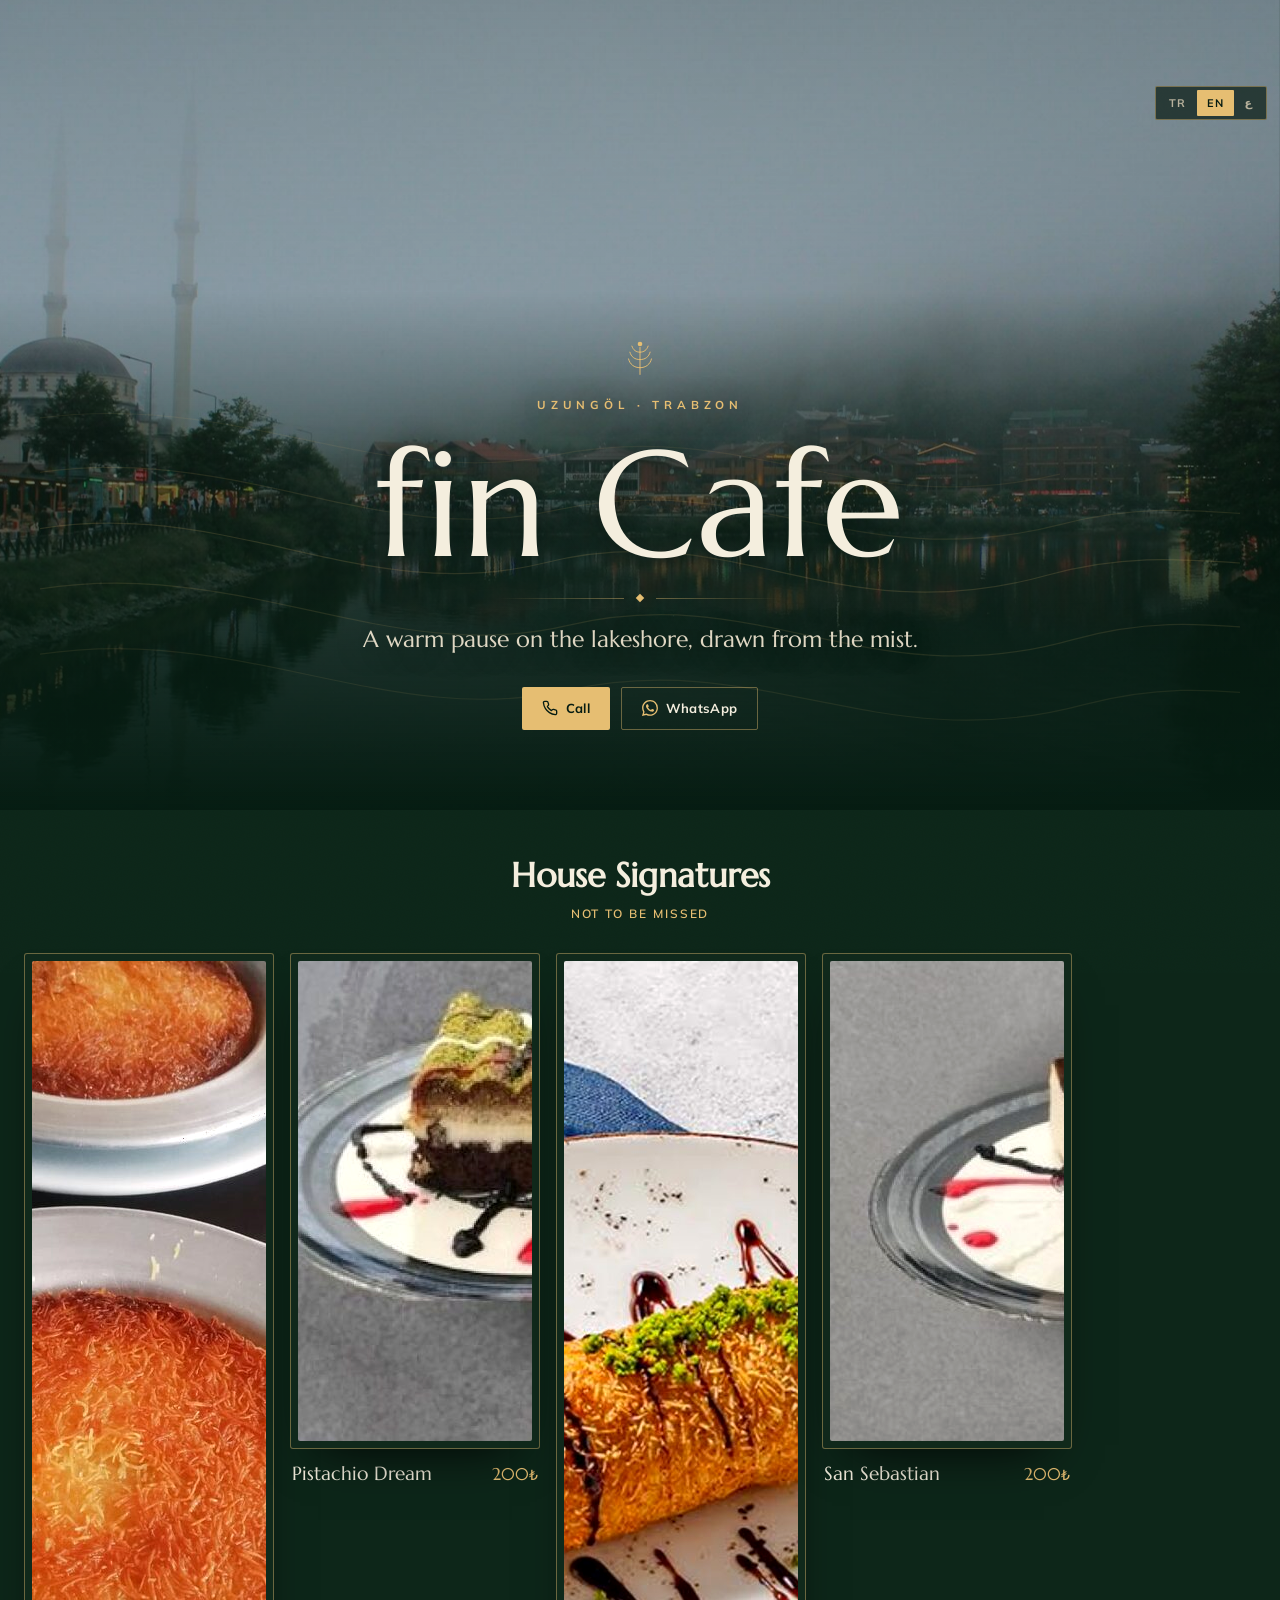
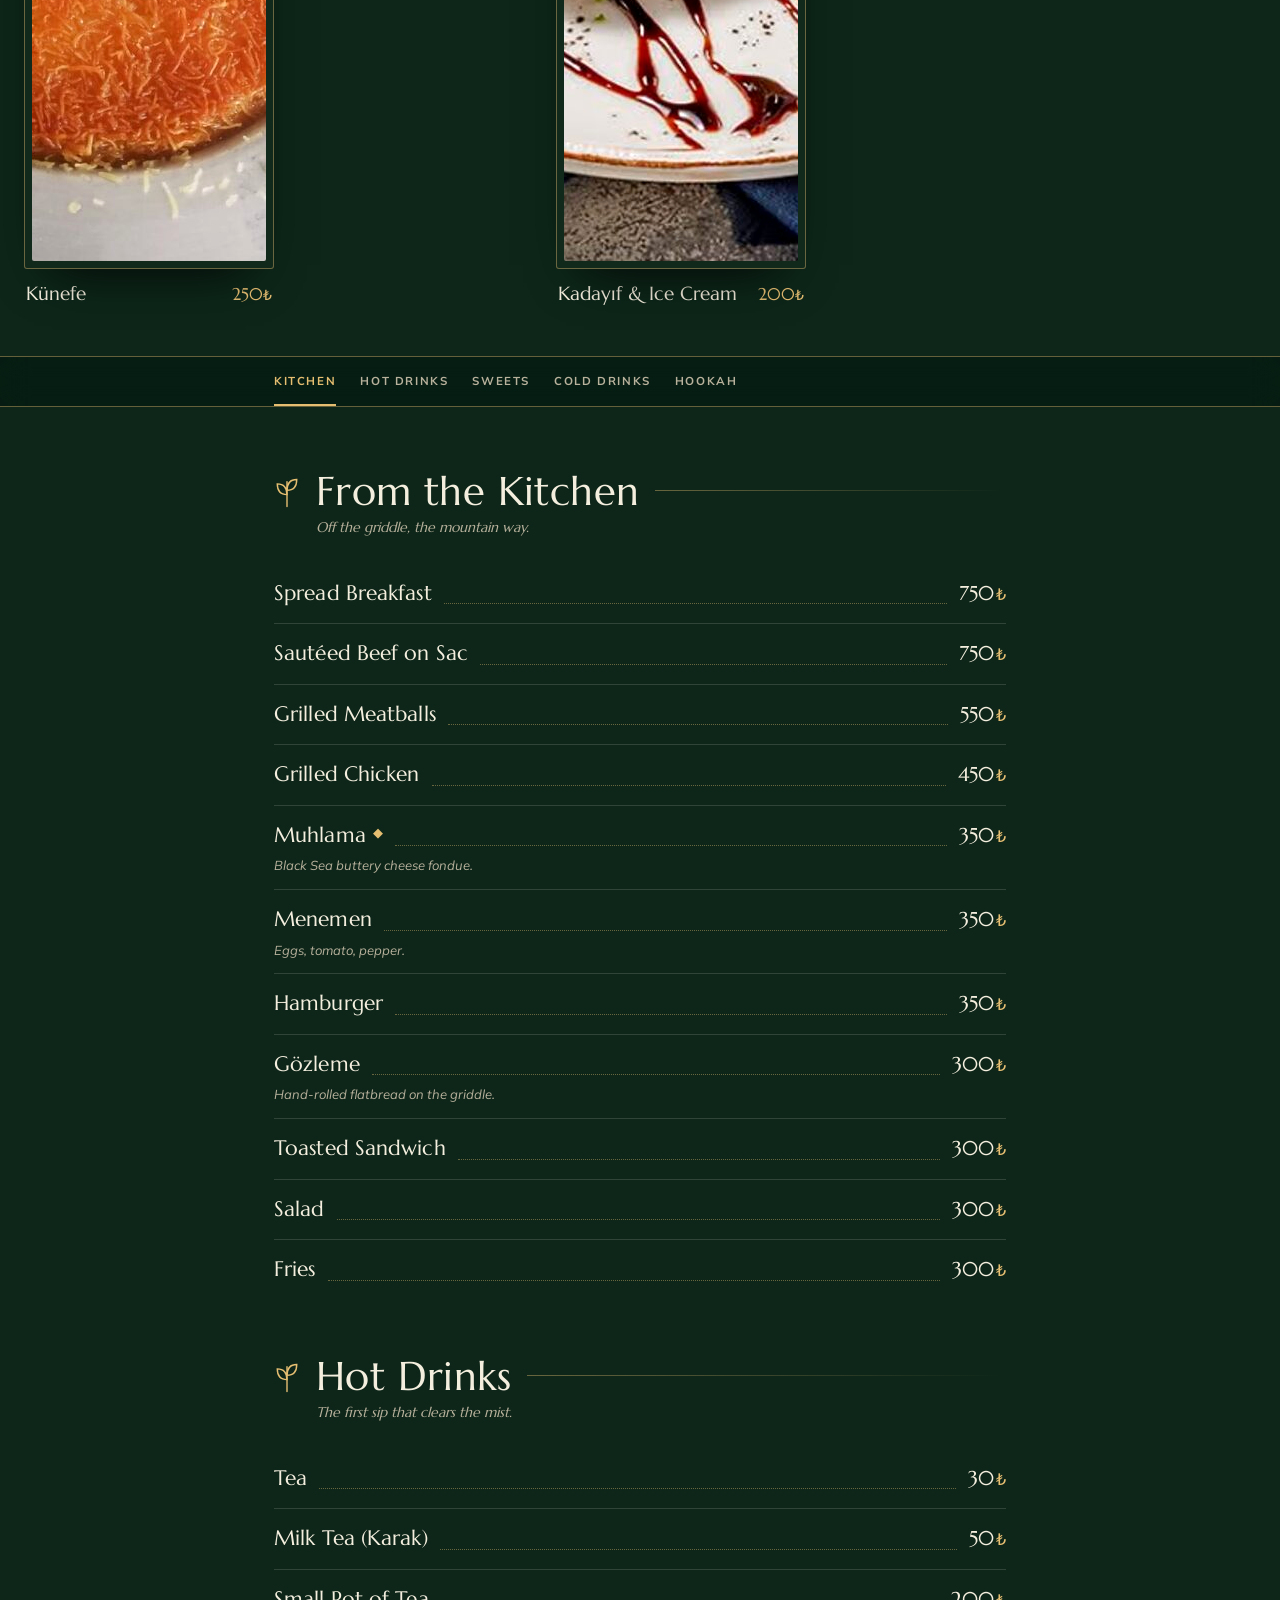
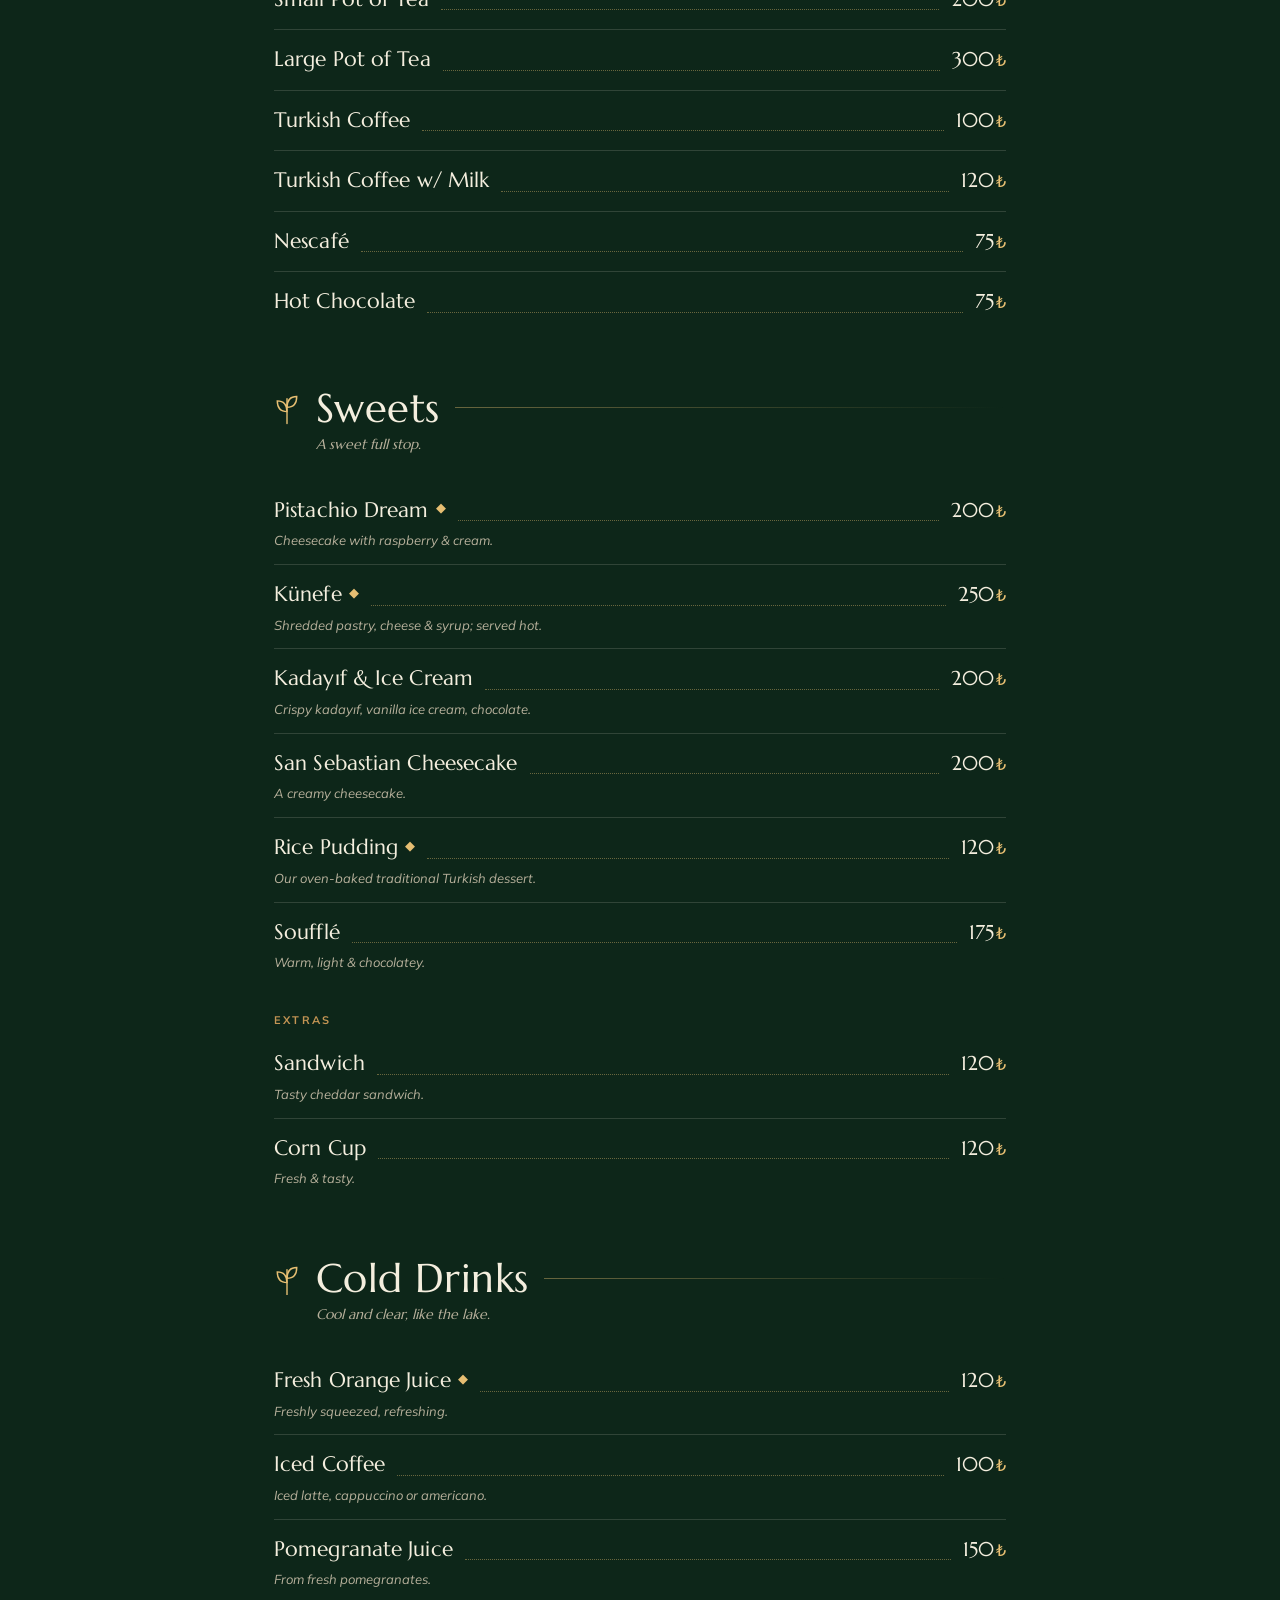
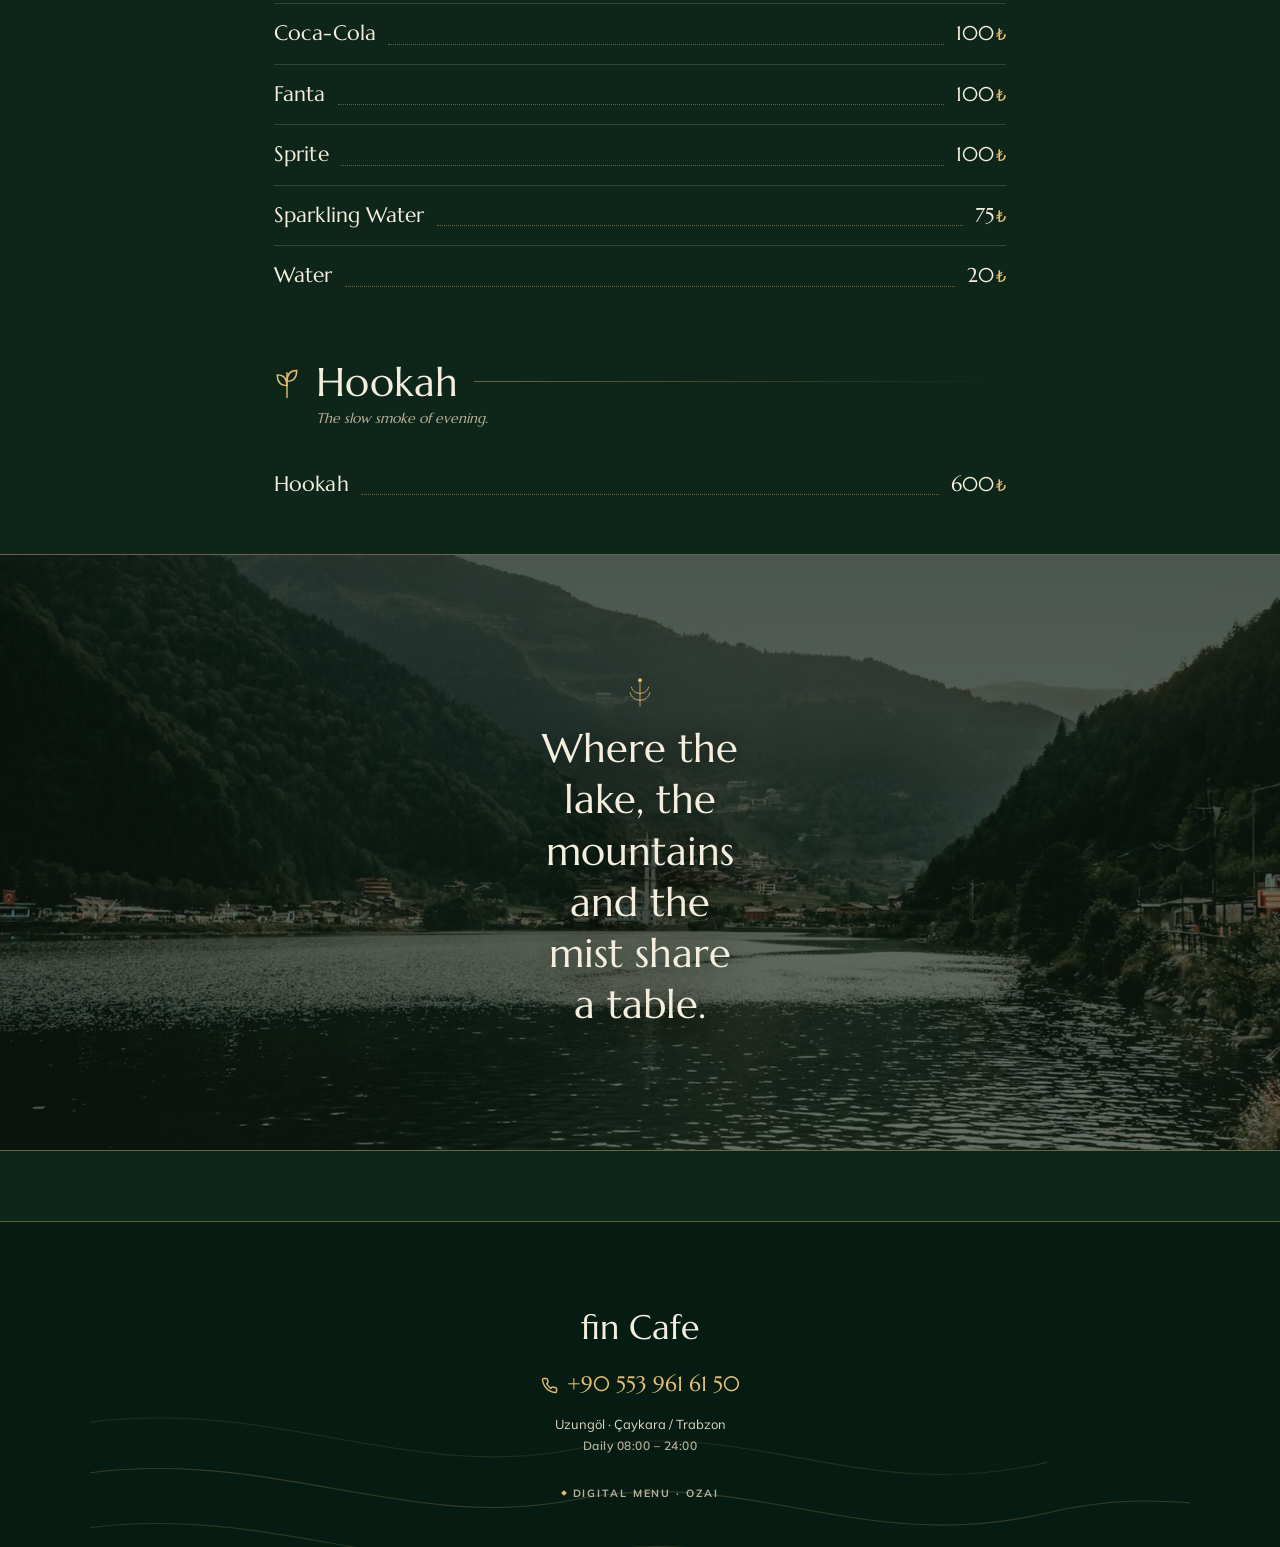
==== commit dc95c6e6: "visuals 15x: real misty-Uzungöl hero photo + nature interlude + motion - Full-bleed hero: authentic " ====
--- a/index.html
+++ b/index.html
@@ -46,6 +46,7 @@
 <link rel="preconnect" href="https://fonts.googleapis.com">
 <link rel="preconnect" href="https://fonts.gstatic.com" crossorigin>
 <link href="https://fonts.googleapis.com/css2?family=Marcellus&family=Mulish:ital,wght@0,400;0,500;0,600;0,700;1,400;1,500&family=Markazi+Text:wght@400;500;600&display=swap" rel="stylesheet">
+<link rel="preload" as="image" href="img/hero-uzungol.jpg">
 
 <script type="application/ld+json">
 {
@@ -196,9 +197,14 @@
 .lang button[aria-pressed="true"]{background:var(--gold);color:var(--bg-deep);}
 
 /* ===== hero ===== */
-.hero{position:relative;overflow:hidden;text-align:center;padding:clamp(86px,22vw,140px) 24px clamp(40px,10vw,64px);}
-.hero .contours{position:absolute;left:50%;top:46%;transform:translate(-50%,-50%);width:min(150%,1100px);height:auto;opacity:.5;color:var(--gold);pointer-events:none;}
-.hero-in{position:relative;z-index:2;animation:rise .9s var(--x-out) both;}
+.hero{position:relative;overflow:hidden;text-align:center;min-height:90svh;min-height:90vh;
+  display:flex;flex-direction:column;justify-content:flex-end;padding:clamp(120px,30vw,210px) 24px clamp(46px,11vw,80px);}
+.hero-media{position:absolute;inset:0;z-index:0;overflow:hidden;}
+.hero-media img{position:absolute;top:-9%;left:0;width:100%;height:118%;object-fit:cover;object-position:50% 42%;will-change:transform;}
+.hero-scrim{position:absolute;inset:0;z-index:1;background:linear-gradient(180deg,oklch(0.16 0.03 161 / .40) 0%,oklch(0.18 0.032 161 / .26) 36%,oklch(0.205 0.036 161 / .84) 80%,var(--bg-deep) 100%);}
+.hero .contours{position:absolute;left:50%;bottom:-5%;transform:translateX(-50%);width:min(165%,1200px);height:auto;opacity:.30;color:var(--gold);pointer-events:none;z-index:2;}
+.hero-in{position:relative;z-index:3;animation:rise 1s var(--x-out) both;}
+.hero .brand,.hero .tagline,.hero .eyebrow{text-shadow:0 2px 28px oklch(0.15 0.03 161 / .65);}
 .sprig{display:block;margin:0 auto 20px;width:54px;height:auto;color:var(--gold);}
 .eyebrow{font-family:var(--sans);font-size:11.5px;font-weight:700;letter-spacing:.42em;text-transform:uppercase;color:var(--gold);margin:0 0 22px;}
 html[lang="ar"] .eyebrow{letter-spacing:.12em;font-family:var(--ar);font-weight:600;}
@@ -282,7 +288,7 @@
 footer .contours{position:absolute;left:50%;bottom:-30%;transform:translateX(-50%);width:min(160%,1100px);opacity:.4;color:var(--gold);pointer-events:none;}
 .foot-in{position:relative;z-index:2;}
 .f-brand{font-family:var(--serif);font-size:34px;color:var(--ink);margin:0 0 16px;}
-.f-call{display:inline-flex;align-items:center;gap:9px;font-family:var(--serif);font-size:21px;color:var(--gold);text-decoration:none;}
+.f-call{display:inline-flex;align-items:center;gap:9px;font-family:var(--serif);font-size:21px;color:var(--gold);text-decoration:none;direction:ltr;}
 .f-call svg{width:17px;height:17px;}
 .f-line{font-family:var(--sans);font-size:13px;color:var(--ink-soft);margin:14px 0 3px;}
 .f-hours{font-family:var(--sans);font-size:12px;font-weight:600;letter-spacing:.04em;color:var(--ink-mute);margin:0 0 22px;}
@@ -292,8 +298,23 @@
 .f-credit .dia{width:4px;height:4px;transform:rotate(45deg);background:var(--gold);}
 html[lang="ar"] .f-line,html[lang="ar"] .f-hours,html[lang="ar"] .f-credit{font-family:var(--ar);letter-spacing:.02em;text-transform:none;}
 
-@keyframes rise{from{opacity:0;transform:translateY(20px);}to{opacity:1;transform:none;}}
-@media (prefers-reduced-motion:reduce){html{scroll-behavior:auto;}.hero-in{animation:none;}.actions a{transition:none;}}
+/* ===== nature interlude band ===== */
+.interlude{position:relative;overflow:hidden;min-height:48vh;display:flex;align-items:center;justify-content:center;text-align:center;padding:clamp(64px,15vw,120px) 24px;border-top:1px solid var(--line-gold);border-bottom:1px solid var(--line-gold);}
+.interlude img{position:absolute;top:-12%;left:0;width:100%;height:124%;object-fit:cover;object-position:50% 46%;z-index:0;will-change:transform;}
+.interlude .scrim{position:absolute;inset:0;z-index:1;background:linear-gradient(180deg,oklch(0.17 0.03 161 / .64),oklch(0.20 0.035 161 / .52));}
+.interlude .q{position:relative;z-index:2;max-width:20ch;margin:0 auto;}
+.interlude .q .sprig{margin:0 auto 16px;width:46px;}
+.interlude .q p{font-family:var(--serif);font-size:clamp(23px,5.8vw,40px);color:var(--ink);margin:0;line-height:1.28;text-shadow:0 2px 26px oklch(0.15 0.03 161 / .75);}
+html[lang="ar"] .interlude .q p{font-family:var(--ar);}
+
+/* ===== reveal ===== */
+.reveal{opacity:0;transform:translateY(26px);transition:opacity .85s var(--x-out),transform .85s var(--x-out);transition-delay:var(--d,0s);}
+.reveal.in{opacity:1;transform:none;}
+.sig-rail .sig:nth-child(1){--d:.04s}.sig-rail .sig:nth-child(2){--d:.12s}.sig-rail .sig:nth-child(3){--d:.20s}.sig-rail .sig:nth-child(4){--d:.28s}
+
+@keyframes rise{from{opacity:0;transform:translateY(22px);}to{opacity:1;transform:none;}}
+@media (prefers-reduced-motion:reduce){html{scroll-behavior:auto;}.hero-in{animation:none;}.actions a{transition:none;}
+  .reveal{opacity:1!important;transform:none!important;transition:none;}.hero-media img,.interlude img{transform:none!important;}}
 </style>
 </head>
 <body>
@@ -305,6 +326,10 @@
 </nav>
 
 <header class="hero">
+  <div class="hero-media" aria-hidden="true">
+    <img src="img/hero-uzungol.jpg" alt="Uzungöl gölü, alacakaranlıkta sisin içinden" width="2000" height="1124" fetchpriority="high">
+    <div class="hero-scrim"></div>
+  </div>
   <svg class="contours" viewBox="0 0 1000 560" fill="none" stroke="currentColor" stroke-width="1" aria-hidden="true">
     <path d="M-40 300C140 250 260 360 420 320 580 280 660 380 840 330 940 302 1010 330 1060 318" opacity=".5"/>
     <path d="M-40 350C150 300 280 410 440 372 600 334 690 432 860 384 960 356 1020 384 1060 372" opacity=".4"/>
@@ -332,10 +357,10 @@
   <h2 class="sec-kicker serif"><span class="tr">Buranın İmzası</span><span class="en">House Signatures</span><span class="ar">توقيع المكان</span></h2>
   <p class="sec-sub"><span class="tr">Mutlaka tadılmalı</span><span class="en">Not to be missed</span><span class="ar">لا يُفوّت</span></p>
   <div class="sig-rail">
-    <figure class="sig"><div class="frame"><img src="img/kunefe.jpg" alt="Künefe, közde, sıcak servis" loading="lazy" decoding="async" width="900" height="900"></div><figcaption><span class="nm serif"><span class="tr">Künefe</span><span class="en">Künefe</span><span class="ar">كنافة</span></span><span class="pr serif">250<span style="font-size:.8em">₺</span></span></figcaption></figure>
-    <figure class="sig"><div class="frame"><img src="img/fistik_ruyasi.jpg" alt="Fıstık Rüyası cheesecake" loading="lazy" decoding="async" width="480" height="480"></div><figcaption><span class="nm serif"><span class="tr">Fıstık Rüyası</span><span class="en">Pistachio Dream</span><span class="ar">حلم الفستق</span></span><span class="pr serif">200<span style="font-size:.8em">₺</span></span></figcaption></figure>
-    <figure class="sig"><div class="frame"><img src="img/kadayif.jpg" alt="Dondurmalı kadayıf" loading="lazy" decoding="async" width="900" height="900"></div><figcaption><span class="nm serif"><span class="tr">Dondurmalı Kadayıf</span><span class="en">Kadayıf &amp; Ice Cream</span><span class="ar">كنافة بالآيس كريم</span></span><span class="pr serif">200<span style="font-size:.8em">₺</span></span></figcaption></figure>
-    <figure class="sig"><div class="frame"><img src="img/san_sebastian.jpg" alt="San Sebastian cheesecake" loading="lazy" decoding="async" width="480" height="480"></div><figcaption><span class="nm serif"><span class="tr">San Sebastian</span><span class="en">San Sebastian</span><span class="ar">سان سيباستيان</span></span><span class="pr serif">200<span style="font-size:.8em">₺</span></span></figcaption></figure>
+    <figure class="sig reveal"><div class="frame"><img src="img/kunefe.jpg" alt="Künefe, közde, sıcak servis" loading="lazy" decoding="async" width="900" height="900"></div><figcaption><span class="nm serif"><span class="tr">Künefe</span><span class="en">Künefe</span><span class="ar">كنافة</span></span><span class="pr serif">250<span style="font-size:.8em">₺</span></span></figcaption></figure>
+    <figure class="sig reveal"><div class="frame"><img src="img/fistik_ruyasi.jpg" alt="Fıstık Rüyası cheesecake" loading="lazy" decoding="async" width="480" height="480"></div><figcaption><span class="nm serif"><span class="tr">Fıstık Rüyası</span><span class="en">Pistachio Dream</span><span class="ar">حلم الفستق</span></span><span class="pr serif">200<span style="font-size:.8em">₺</span></span></figcaption></figure>
+    <figure class="sig reveal"><div class="frame"><img src="img/kadayif.jpg" alt="Dondurmalı kadayıf" loading="lazy" decoding="async" width="900" height="900"></div><figcaption><span class="nm serif"><span class="tr">Dondurmalı Kadayıf</span><span class="en">Kadayıf &amp; Ice Cream</span><span class="ar">كنافة بالآيس كريم</span></span><span class="pr serif">200<span style="font-size:.8em">₺</span></span></figcaption></figure>
+    <figure class="sig reveal"><div class="frame"><img src="img/san_sebastian.jpg" alt="San Sebastian cheesecake" loading="lazy" decoding="async" width="480" height="480"></div><figcaption><span class="nm serif"><span class="tr">San Sebastian</span><span class="en">San Sebastian</span><span class="ar">سان سيباستيان</span></span><span class="pr serif">200<span style="font-size:.8em">₺</span></span></figcaption></figure>
   </div>
 </section>
 
@@ -351,7 +376,7 @@
 
 <main class="wrap">
 
-  <section class="cat" id="mutfaktan">
+  <section class="cat reveal" id="mutfaktan">
     <div class="cat-head"><svg class="leaf" viewBox="0 0 24 32" fill="none" stroke="currentColor" stroke-width="1.3" stroke-linecap="round" aria-hidden="true"><path d="M12 31V8"/><path d="M12 20c-6 0-9-4-9-10 6 0 9 4 9 10ZM12 16c6 0 9-4 9-10-6 0-9 4-9 10Z"/></svg><h2 class="serif"><span class="tr">Mutfaktan</span><span class="en">From the Kitchen</span><span class="ar">من المطبخ</span></h2><span class="hr"></span></div>
     <p class="cat-note"><span class="tr">Sacın üstünde, dağ usulü.</span><span class="en">Off the griddle, the mountain way.</span><span class="ar">من الصاج، على الطريقة الجبلية.</span></p>
     <ul class="rows">
@@ -369,7 +394,7 @@
     </ul>
   </section>
 
-  <section class="cat" id="sicak">
+  <section class="cat reveal" id="sicak">
     <div class="cat-head"><svg class="leaf" viewBox="0 0 24 32" fill="none" stroke="currentColor" stroke-width="1.3" stroke-linecap="round" aria-hidden="true"><path d="M12 31V8"/><path d="M12 20c-6 0-9-4-9-10 6 0 9 4 9 10ZM12 16c6 0 9-4 9-10-6 0-9 4-9 10Z"/></svg><h2 class="serif"><span class="tr">Sıcak İçecekler</span><span class="en">Hot Drinks</span><span class="ar">مشروبات ساخنة</span></h2><span class="hr"></span></div>
     <p class="cat-note"><span class="tr">Sisi dağıtan ilk yudum.</span><span class="en">The first sip that clears the mist.</span><span class="ar">الرشفة التي تبدّد الضباب.</span></p>
     <ul class="rows">
@@ -384,7 +409,7 @@
     </ul>
   </section>
 
-  <section class="cat" id="tatlilar">
+  <section class="cat reveal" id="tatlilar">
     <div class="cat-head"><svg class="leaf" viewBox="0 0 24 32" fill="none" stroke="currentColor" stroke-width="1.3" stroke-linecap="round" aria-hidden="true"><path d="M12 31V8"/><path d="M12 20c-6 0-9-4-9-10 6 0 9 4 9 10ZM12 16c6 0 9-4 9-10-6 0-9 4-9 10Z"/></svg><h2 class="serif"><span class="tr">Tatlılar</span><span class="en">Sweets</span><span class="ar">الحلويات</span></h2><span class="hr"></span></div>
     <p class="cat-note"><span class="tr">Sona tatlı bir nokta.</span><span class="en">A sweet full stop.</span><span class="ar">ختامٌ حلو.</span></p>
     <ul class="rows">
@@ -402,7 +427,7 @@
     </ul>
   </section>
 
-  <section class="cat" id="soguk">
+  <section class="cat reveal" id="soguk">
     <div class="cat-head"><svg class="leaf" viewBox="0 0 24 32" fill="none" stroke="currentColor" stroke-width="1.3" stroke-linecap="round" aria-hidden="true"><path d="M12 31V8"/><path d="M12 20c-6 0-9-4-9-10 6 0 9 4 9 10ZM12 16c6 0 9-4 9-10-6 0-9 4-9 10Z"/></svg><h2 class="serif"><span class="tr">Soğuk İçecekler</span><span class="en">Cold Drinks</span><span class="ar">مشروبات باردة</span></h2><span class="hr"></span></div>
     <p class="cat-note"><span class="tr">Serin, berrak, göl gibi.</span><span class="en">Cool and clear, like the lake.</span><span class="ar">باردٌ وصافٍ، كالبحيرة.</span></p>
     <ul class="rows">
@@ -417,7 +442,7 @@
     </ul>
   </section>
 
-  <section class="cat" id="nargile">
+  <section class="cat reveal" id="nargile">
     <div class="cat-head"><svg class="leaf" viewBox="0 0 24 32" fill="none" stroke="currentColor" stroke-width="1.3" stroke-linecap="round" aria-hidden="true"><path d="M12 31V8"/><path d="M12 20c-6 0-9-4-9-10 6 0 9 4 9 10ZM12 16c6 0 9-4 9-10-6 0-9 4-9 10Z"/></svg><h2 class="serif"><span class="tr">Nargile</span><span class="en">Hookah</span><span class="ar">أركيلة</span></h2><span class="hr"></span></div>
     <p class="cat-note"><span class="tr">Akşamın yavaş dumanı.</span><span class="en">The slow smoke of evening.</span><span class="ar">دخان المساء البطيء.</span></p>
     <ul class="rows">
@@ -426,6 +451,15 @@
   </section>
 
 </main>
+
+<section class="interlude reveal" aria-label="Uzungöl">
+  <img src="img/uzungol-lake.jpg" alt="Uzungöl gölü ve sisli dağlar" loading="lazy" decoding="async" width="1700" height="1133">
+  <div class="scrim"></div>
+  <div class="q">
+    <svg class="sprig" viewBox="0 0 80 56" fill="none" stroke="currentColor" stroke-width="1.4" stroke-linecap="round" aria-hidden="true" style="color:var(--gold)"><path d="M40 54V14"/><path d="M40 44c-9 0-15-5-17-13M40 44c9 0 15-5 17-13"/><path d="M40 32c-8 0-13-4-15-11M40 32c8 0 13-4 15-11"/><circle cx="40" cy="9" r="3.4" fill="currentColor" stroke="none"/></svg>
+    <p><span class="tr">Göl, dağ ve sisin buluştuğu sofra.</span><span class="en">Where the lake, the mountains and the mist share a table.</span><span class="ar">حيث تجتمع البحيرة والجبال والضباب على مائدة واحدة.</span></p>
+  </div>
+</section>
 
 <footer>
   <svg class="contours" viewBox="0 0 1000 300" fill="none" stroke="currentColor" stroke-width="1" aria-hidden="true">
@@ -484,6 +518,27 @@
   }
   window.addEventListener("scroll",function(){if(!ticking){ticking=true;requestAnimationFrame(spy);}},{passive:true});
   spy();
+
+  /* parallax */
+  var heroEl=document.querySelector(".hero");
+  var heroImg=document.querySelector(".hero-media img");
+  var interImg=document.querySelector(".interlude img");
+  var pT=false;
+  function para(){
+    pT=false;
+    var y=window.pageYOffset||0;
+    if(heroImg){var hh=heroEl?heroEl.offsetHeight:700; heroImg.style.transform="translateY("+Math.min(y*0.13,hh*0.085)+"px)";}
+    if(interImg){var sec=interImg.parentNode,r=sec.getBoundingClientRect();
+      if(r.bottom>0&&r.top<window.innerHeight){var prog=(window.innerHeight-r.top)/(window.innerHeight+r.height);
+        interImg.style.transform="translateY("+((prog-0.5)*2*r.height*0.10)+"px)";}}
+  }
+  if(!reduce){window.addEventListener("scroll",function(){if(!pT){pT=true;requestAnimationFrame(para);}},{passive:true});para();}
+
+  /* reveal */
+  if("IntersectionObserver" in window){
+    var ro=new IntersectionObserver(function(es){es.forEach(function(e){if(e.isIntersecting){e.target.classList.add("in");ro.unobserve(e.target);}});},{threshold:0.12,rootMargin:"0px 0px -6% 0px"});
+    document.querySelectorAll(".reveal").forEach(function(el){ro.observe(el);});
+  }else{document.querySelectorAll(".reveal").forEach(function(el){el.classList.add("in");});}
 })();
 </script>
 </body>
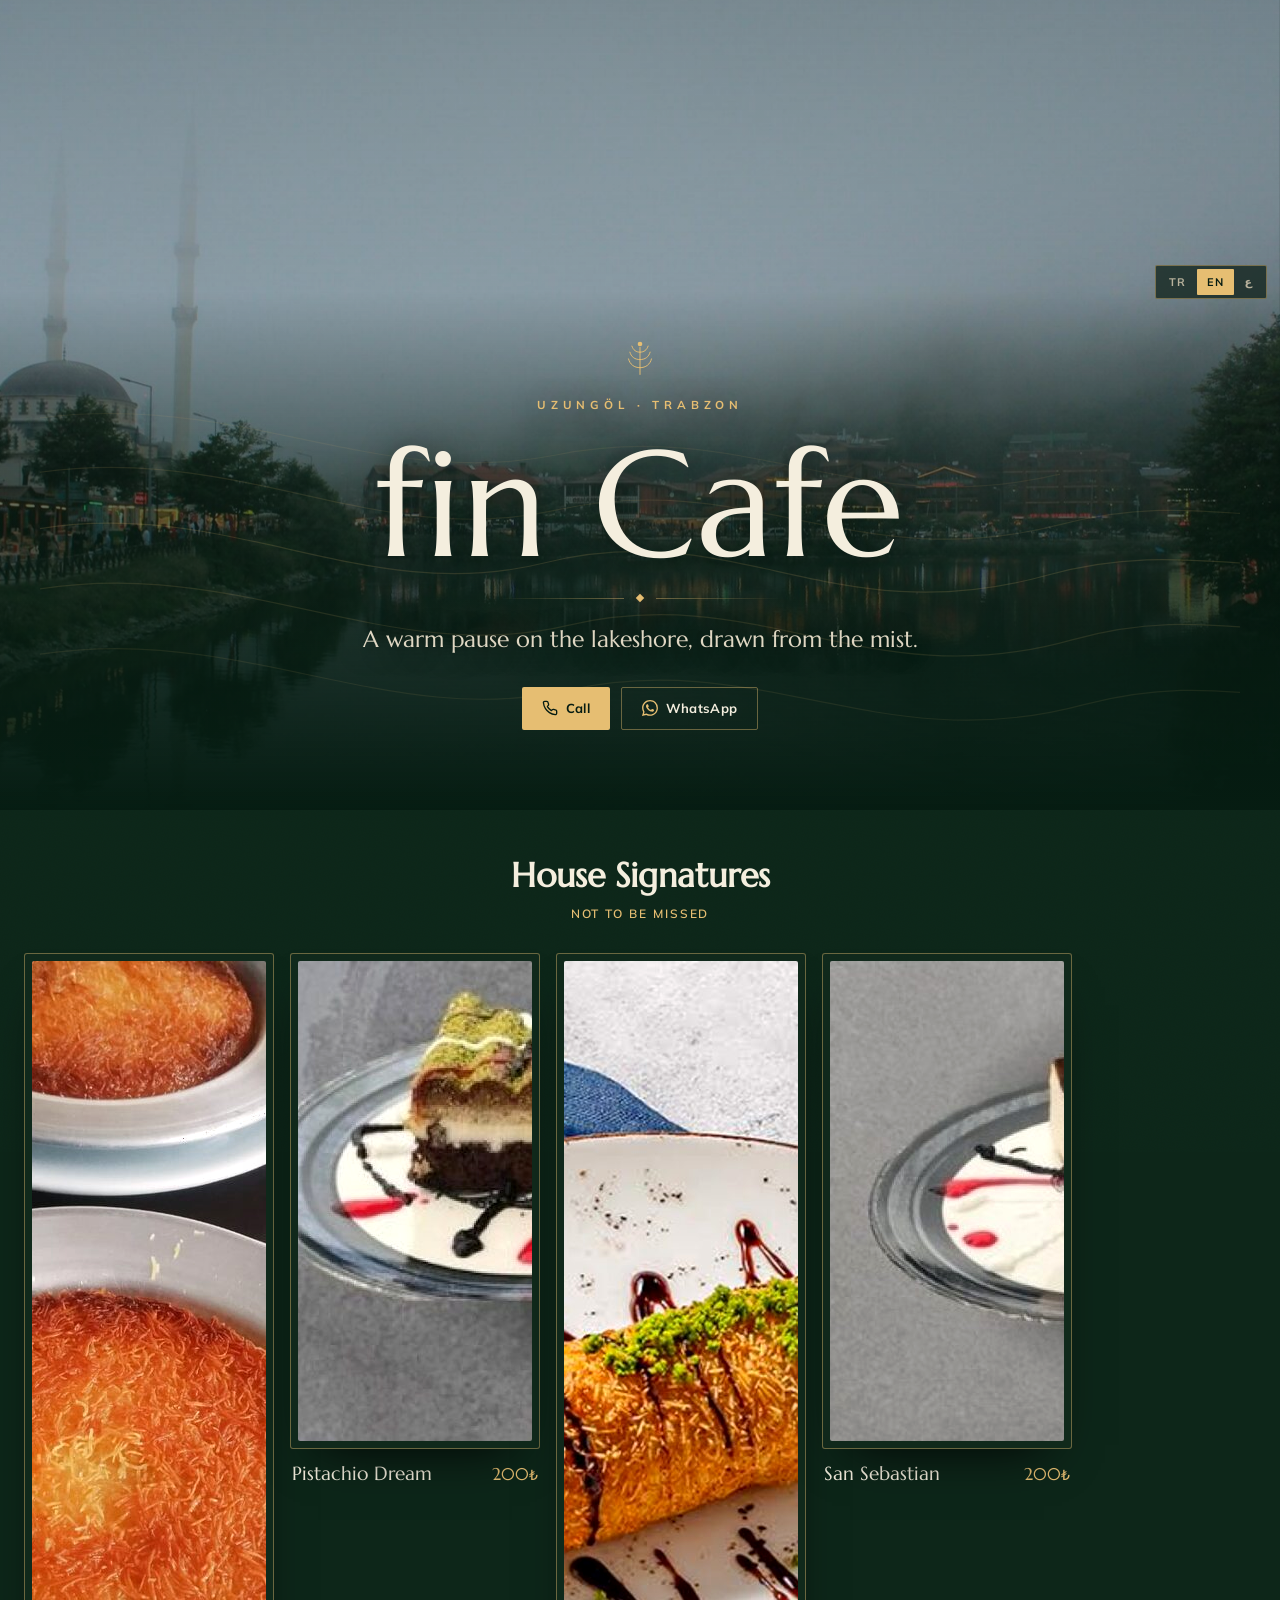
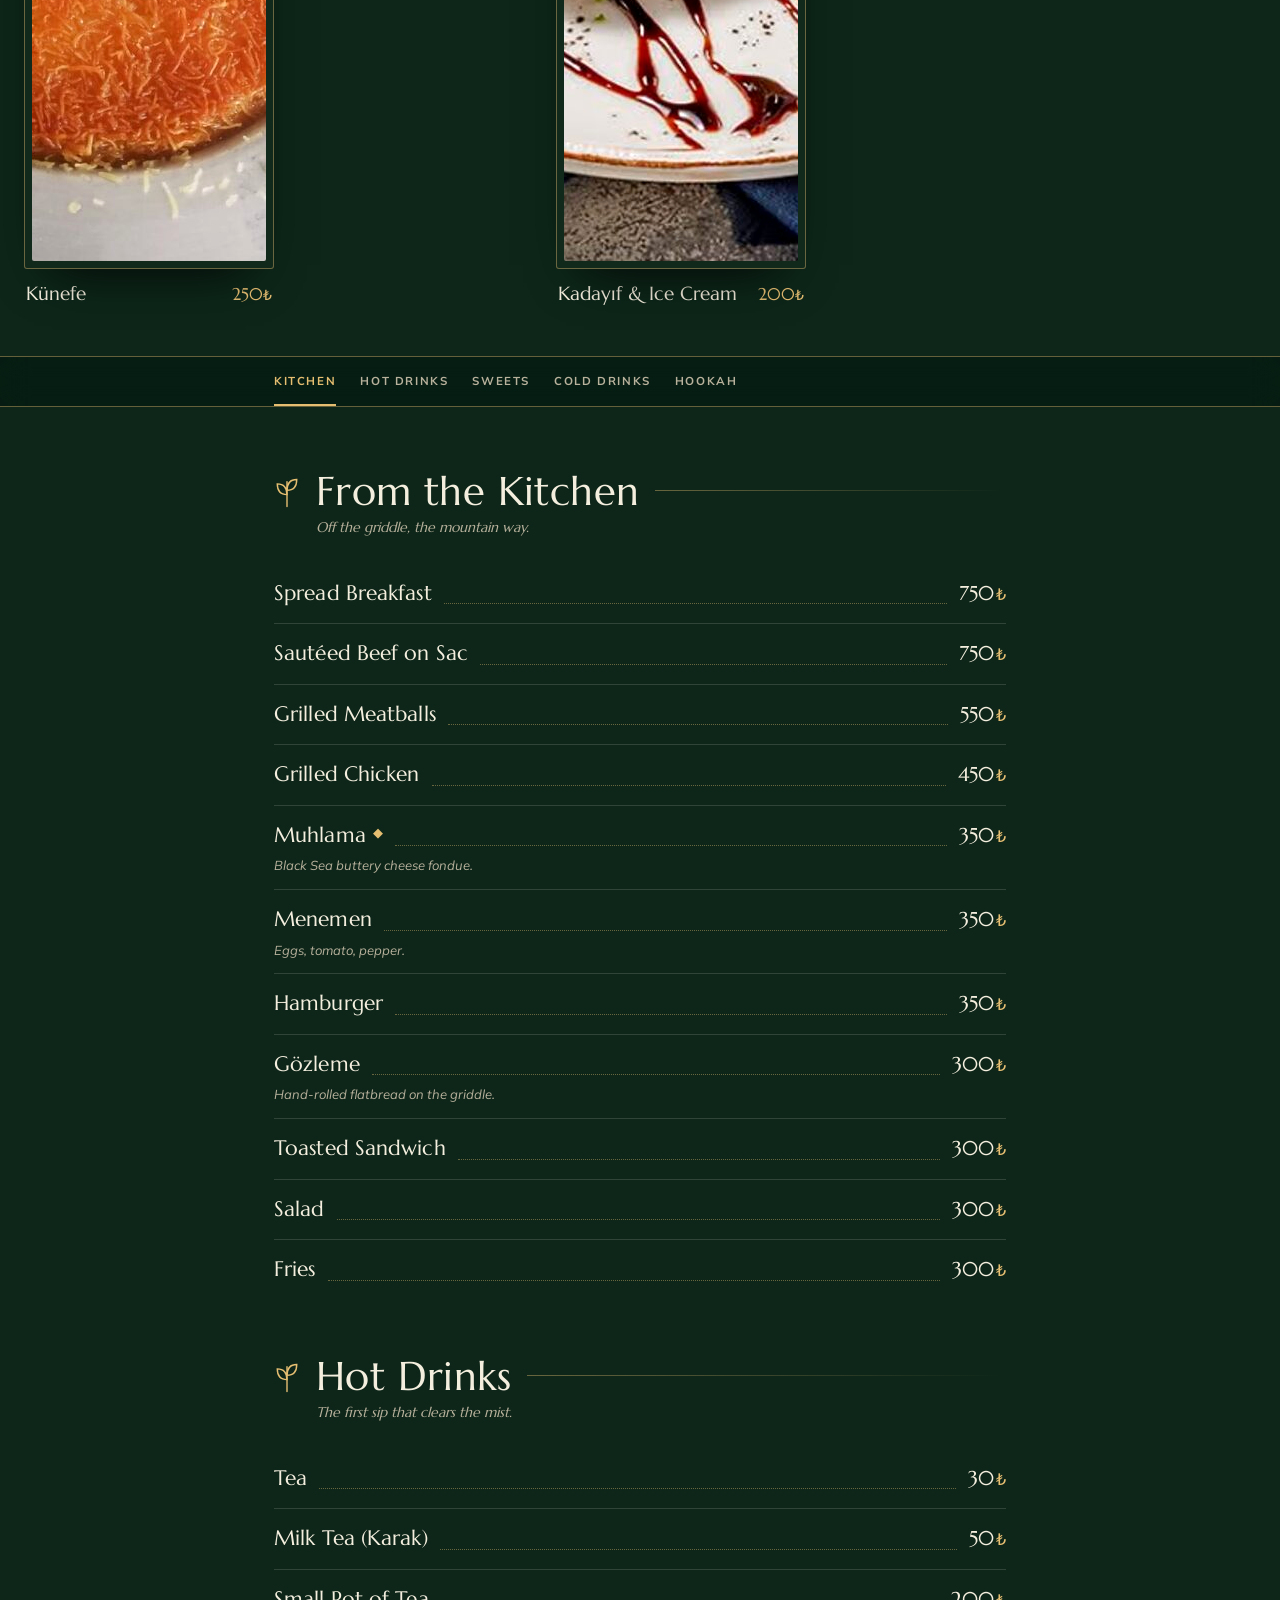
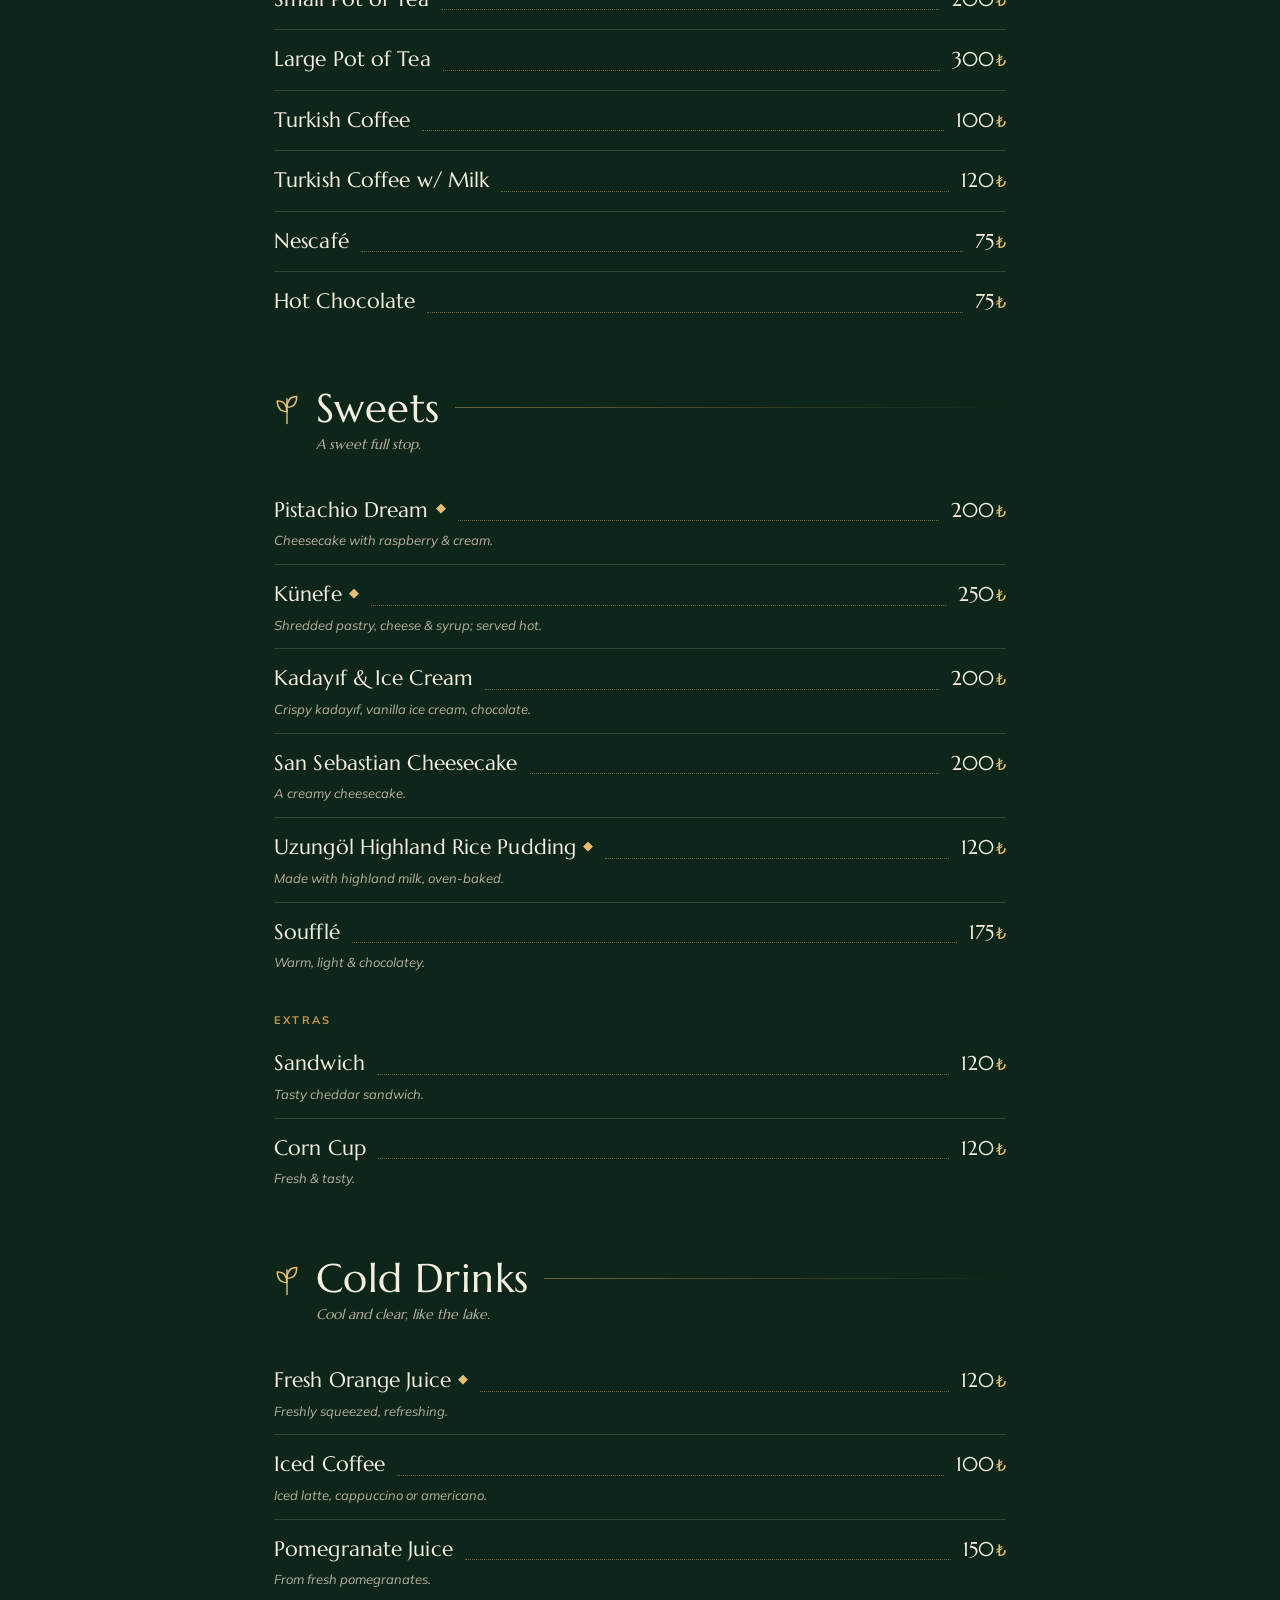
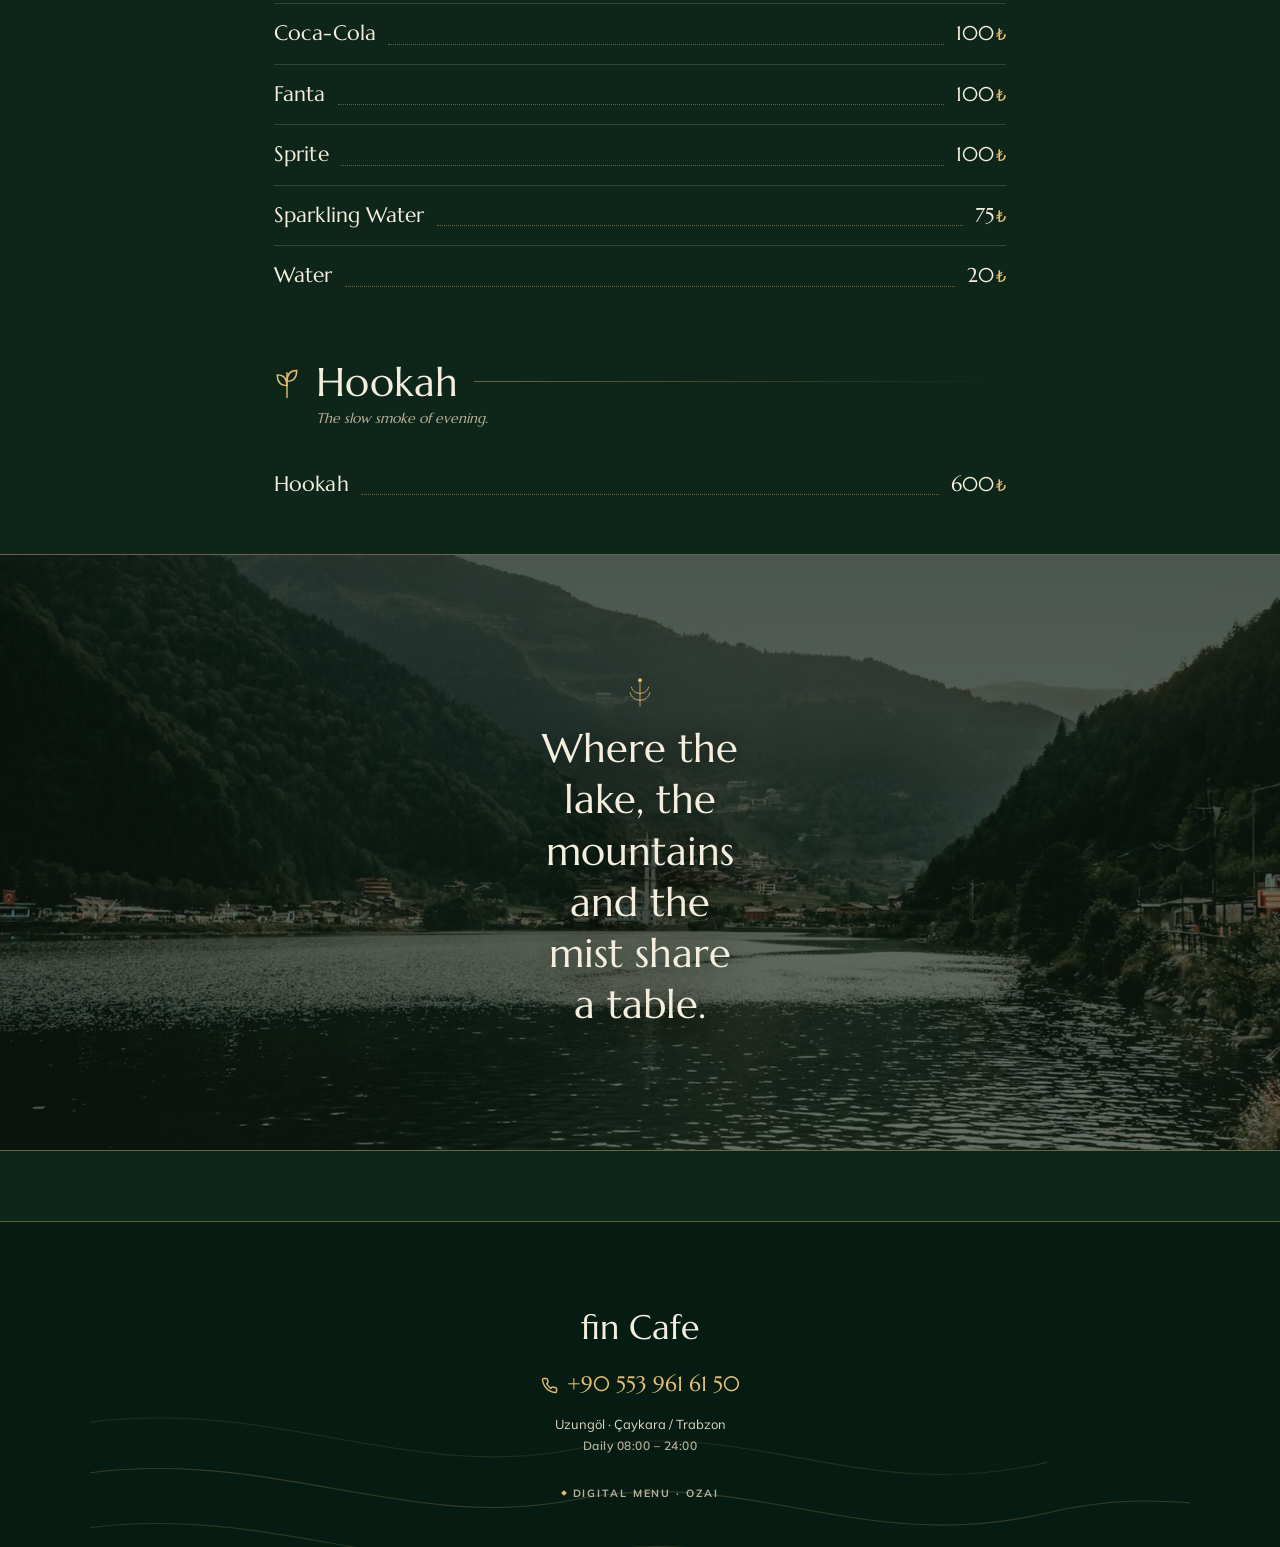
==== commit 27584a26: "content: rename Sütlaç → Uzungöl Yayla Sütlâcı (owner request) Co-Authored-By: Claude Opus 4.8 <nore" ====
--- a/index.html
+++ b/index.html
@@ -121,7 +121,7 @@
           {"@type":"MenuItem","name":"Künefe","description":"Közde kadayıf, peynir ve şerbet; sıcacık.","offers":{"@type":"Offer","price":"250","priceCurrency":"TRY"}},
           {"@type":"MenuItem","name":"Dondurmalı Kadayıf","description":"Çıtır kadayıf, sade dondurma, çikolata.","offers":{"@type":"Offer","price":"200","priceCurrency":"TRY"}},
           {"@type":"MenuItem","name":"San Sebastian Cheesecake","offers":{"@type":"Offer","price":"200","priceCurrency":"TRY"}},
-          {"@type":"MenuItem","name":"Sütlaç","description":"Geleneksel Türk tatlısı, fırında.","offers":{"@type":"Offer","price":"120","priceCurrency":"TRY"}},
+          {"@type":"MenuItem","name":"Uzungöl Yayla Sütlâcı","description":"Yayla sütüyle, fırında.","offers":{"@type":"Offer","price":"120","priceCurrency":"TRY"}},
           {"@type":"MenuItem","name":"Sufle","offers":{"@type":"Offer","price":"175","priceCurrency":"TRY"}},
           {"@type":"MenuItem","name":"Sandviç","offers":{"@type":"Offer","price":"120","priceCurrency":"TRY"}},
           {"@type":"MenuItem","name":"Bardakta Mısır","offers":{"@type":"Offer","price":"120","priceCurrency":"TRY"}}
@@ -417,7 +417,7 @@
       <li class="row"><div class="row-main"><span class="row-name"><span class="tr">Künefe<span class="star">◆</span></span><span class="en">Künefe<span class="star">◆</span></span><span class="ar">كنافة<span class="star">◆</span></span></span><span class="row-dots"></span><span class="row-price">250<i>₺</i></span></div><p class="row-desc"><span class="tr">Közde kadayıf, peynir ve şerbet; sıcacık.</span><span class="en">Shredded pastry, cheese &amp; syrup; served hot.</span><span class="ar">كنافة بالجبن والقطر، تُقدّم ساخنة.</span></p></li>
       <li class="row"><div class="row-main"><span class="row-name"><span class="tr">Dondurmalı Kadayıf</span><span class="en">Kadayıf &amp; Ice Cream</span><span class="ar">كنافة بالآيس كريم</span></span><span class="row-dots"></span><span class="row-price">200<i>₺</i></span></div><p class="row-desc"><span class="tr">Çıtır kadayıf, sade dondurma, çikolata.</span><span class="en">Crispy kadayıf, vanilla ice cream, chocolate.</span><span class="ar">كنافة مقرمشة مع الآيس كريم والشوكولاتة.</span></p></li>
       <li class="row"><div class="row-main"><span class="row-name"><span class="tr">San Sebastian Cheesecake</span><span class="en">San Sebastian Cheesecake</span><span class="ar">تشيز كيك سان سيباستيان</span></span><span class="row-dots"></span><span class="row-price">200<i>₺</i></span></div><p class="row-desc"><span class="tr">Kremsi bir cheesecake.</span><span class="en">A creamy cheesecake.</span><span class="ar">تشيز كيك كريمي.</span></p></li>
-      <li class="row"><div class="row-main"><span class="row-name"><span class="tr">Sütlaç<span class="star">◆</span></span><span class="en">Rice Pudding<span class="star">◆</span></span><span class="ar">أرز بالحليب<span class="star">◆</span></span></span><span class="row-dots"></span><span class="row-price">120<i>₺</i></span></div><p class="row-desc"><span class="tr">Geleneksel Türk tatlımız, fırında.</span><span class="en">Our oven-baked traditional Turkish dessert.</span><span class="ar">حلوى تركية تقليدية، في الفرن.</span></p></li>
+      <li class="row"><div class="row-main"><span class="row-name"><span class="tr">Uzungöl Yayla Sütlâcı<span class="star">◆</span></span><span class="en">Uzungöl Highland Rice Pudding<span class="star">◆</span></span><span class="ar">أرز بالحليب يايلا أوزنجول<span class="star">◆</span></span></span><span class="row-dots"></span><span class="row-price">120<i>₺</i></span></div><p class="row-desc"><span class="tr">Yayla sütüyle, fırında kızarmış.</span><span class="en">Made with highland milk, oven-baked.</span><span class="ar">بحليب اليايلا، مخبوز في الفرن.</span></p></li>
       <li class="row"><div class="row-main"><span class="row-name"><span class="tr">Sufle</span><span class="en">Soufflé</span><span class="ar">سوفليه</span></span><span class="row-dots"></span><span class="row-price">175<i>₺</i></span></div><p class="row-desc"><span class="tr">Sıcak, hafif ve çikolatalı.</span><span class="en">Warm, light &amp; chocolatey.</span><span class="ar">ساخن، خفيف وبالشوكولاتة.</span></p></li>
     </ul>
     <p class="subhead"><span class="tr">Ekstralar</span><span class="en">Extras</span><span class="ar">إضافات</span></p>
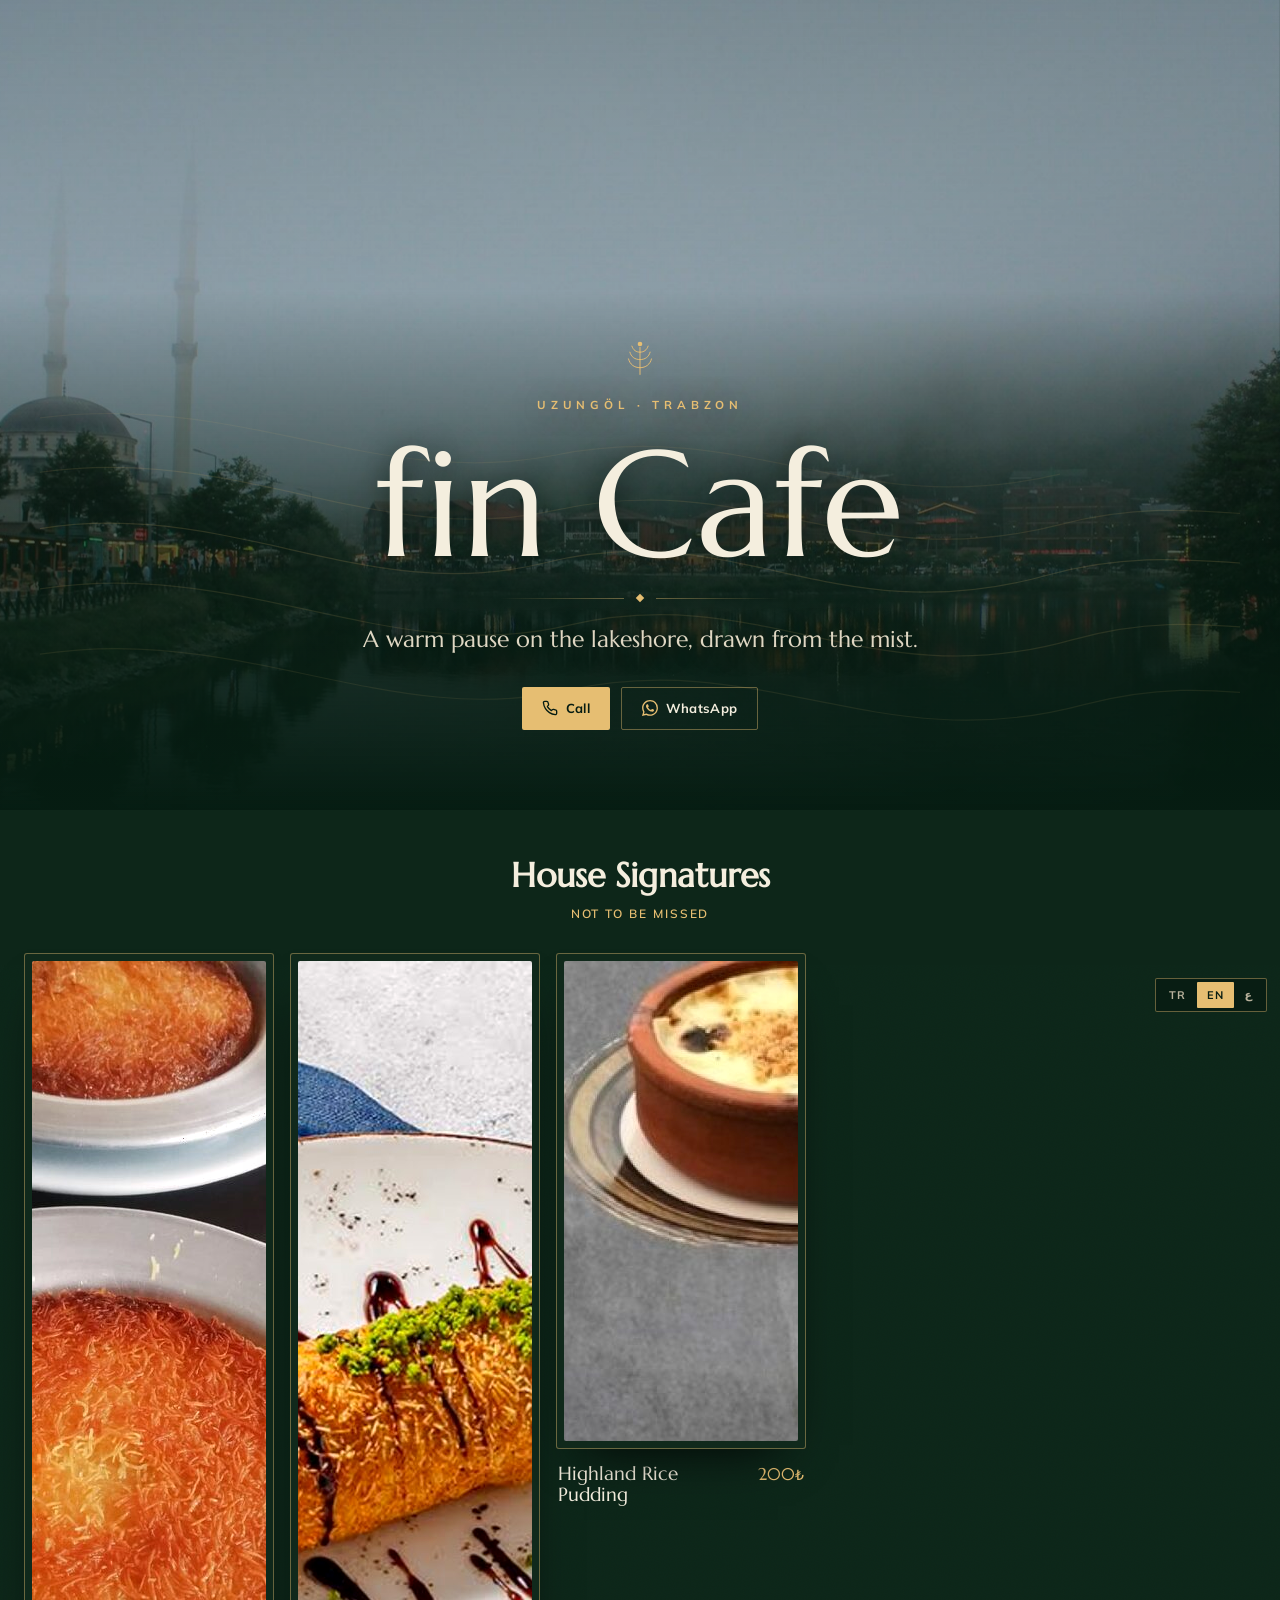
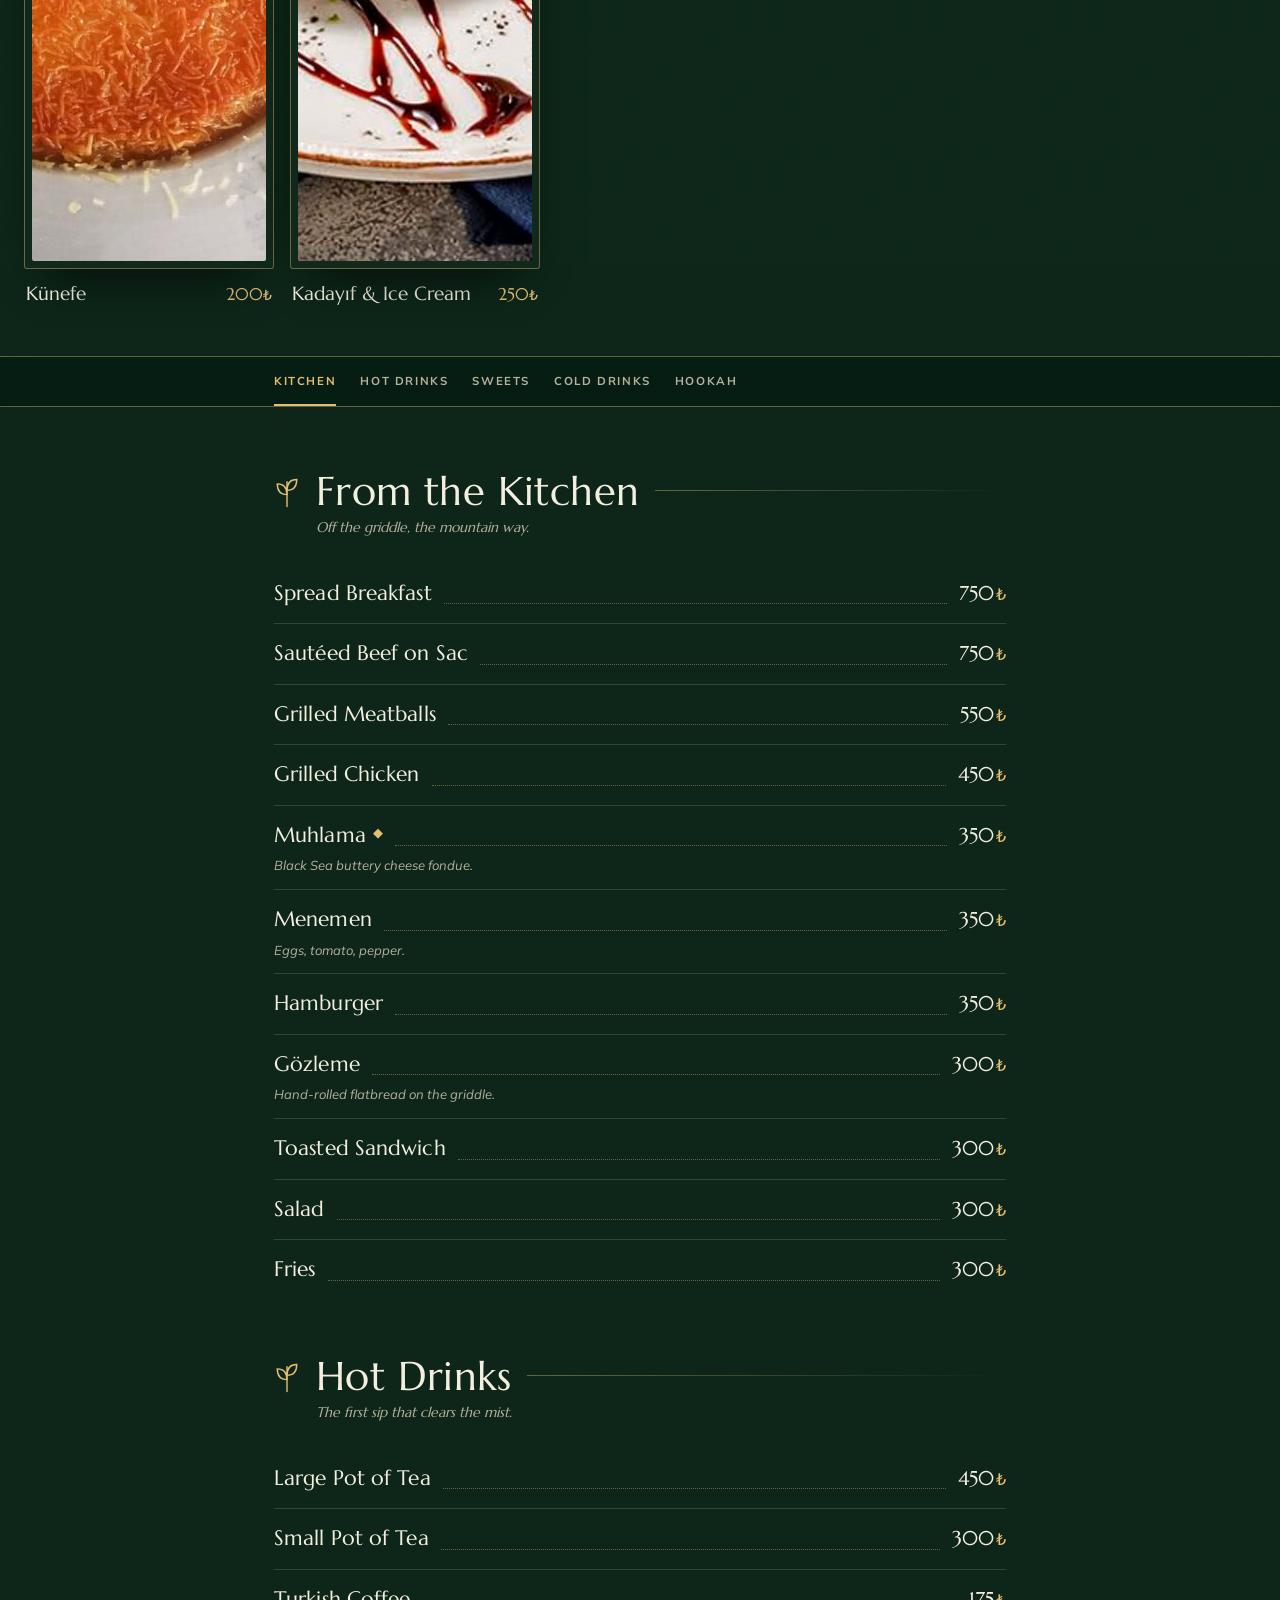
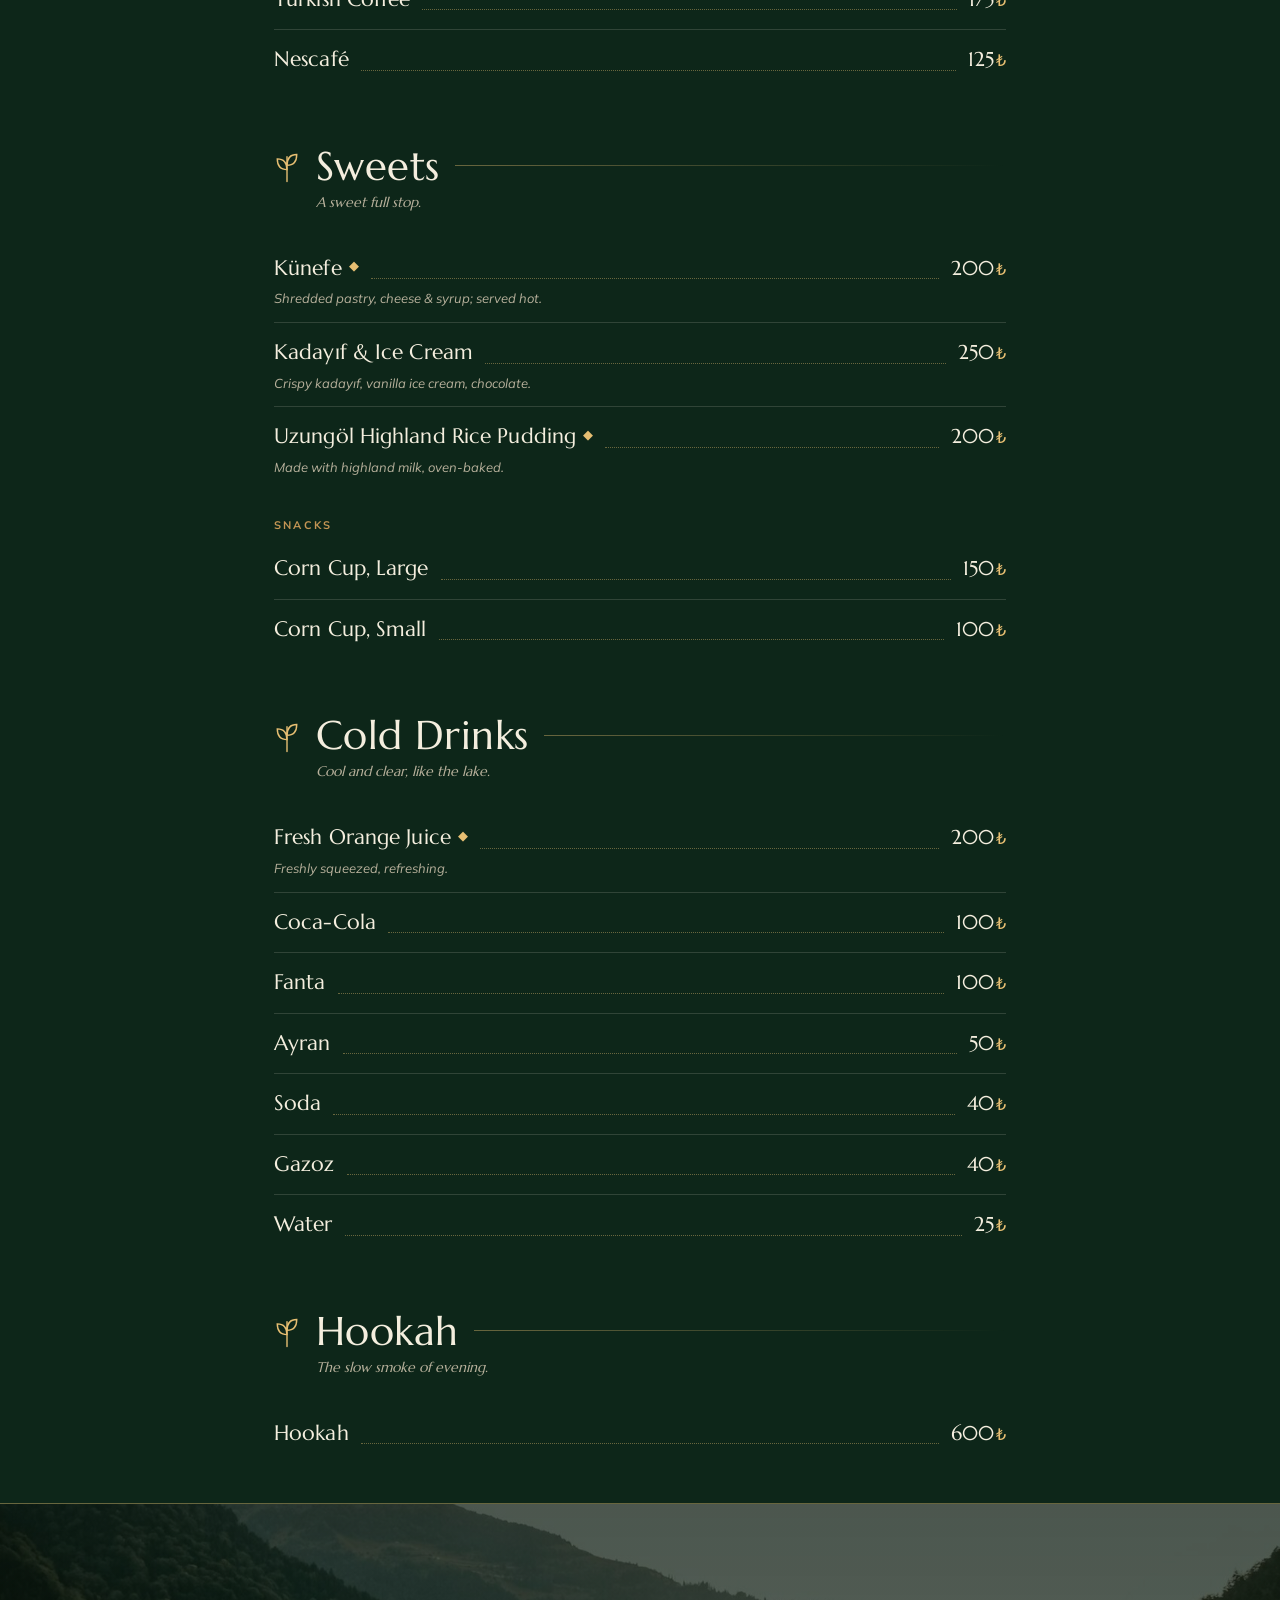
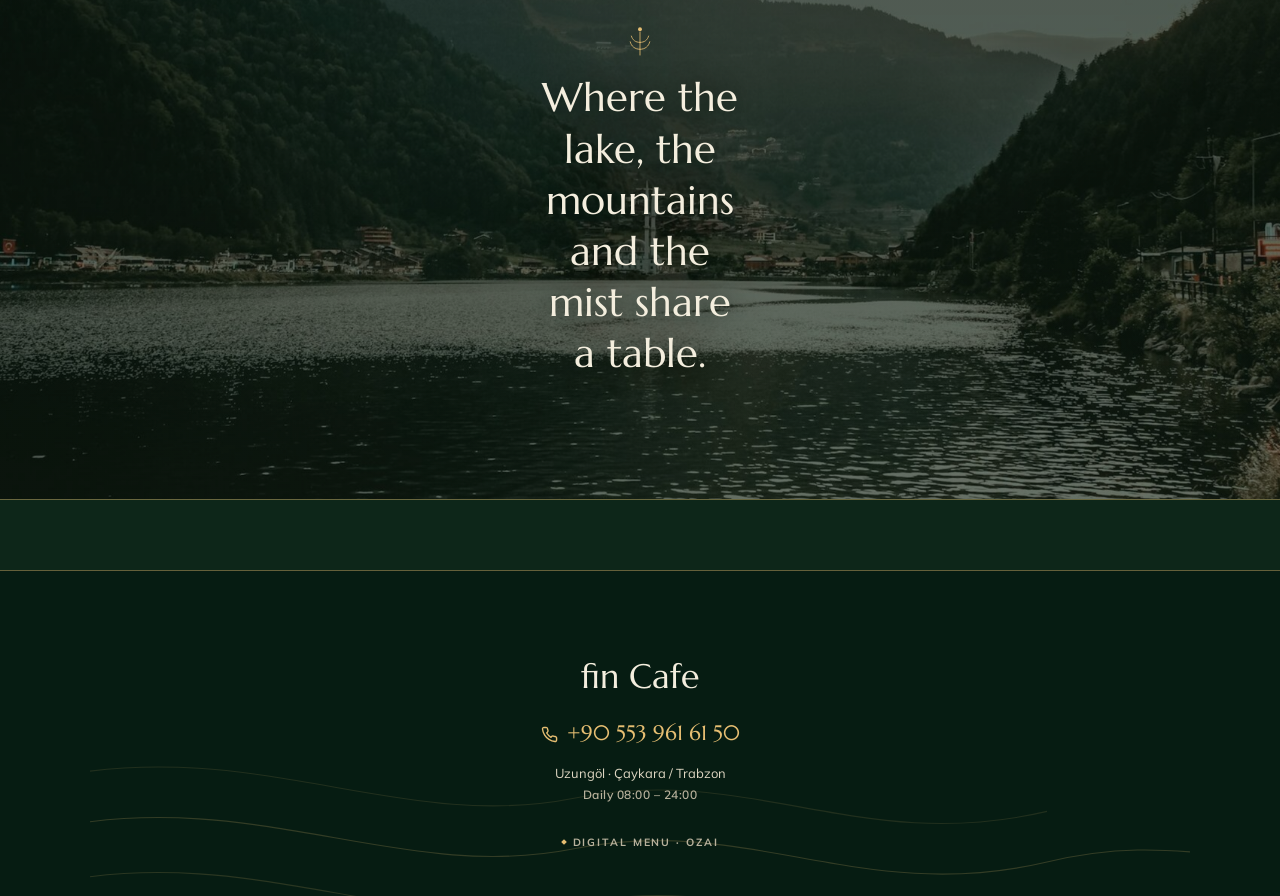
==== commit 4cabcbf2: "content: sync menu to owner's authoritative list (prices + items) - Prices: Künefe 200, Dondurmalı K" ====
--- a/index.html
+++ b/index.html
@@ -104,40 +104,32 @@
       {
         "@type": "MenuSection", "name": "Sıcak İçecekler",
         "hasMenuItem": [
-          {"@type":"MenuItem","name":"Çay","offers":{"@type":"Offer","price":"30","priceCurrency":"TRY"}},
-          {"@type":"MenuItem","name":"Sütlü Çay","offers":{"@type":"Offer","price":"50","priceCurrency":"TRY"}},
-          {"@type":"MenuItem","name":"Küçük Demlik Çay","offers":{"@type":"Offer","price":"200","priceCurrency":"TRY"}},
-          {"@type":"MenuItem","name":"Büyük Demlik Çay","offers":{"@type":"Offer","price":"300","priceCurrency":"TRY"}},
-          {"@type":"MenuItem","name":"Türk Kahvesi","offers":{"@type":"Offer","price":"100","priceCurrency":"TRY"}},
-          {"@type":"MenuItem","name":"Sütlü Türk Kahvesi","offers":{"@type":"Offer","price":"120","priceCurrency":"TRY"}},
-          {"@type":"MenuItem","name":"Nescafe","offers":{"@type":"Offer","price":"75","priceCurrency":"TRY"}},
-          {"@type":"MenuItem","name":"Sıcak Çikolata","offers":{"@type":"Offer","price":"75","priceCurrency":"TRY"}}
+          {"@type":"MenuItem","name":"Büyük Demlik Çay","offers":{"@type":"Offer","price":"450","priceCurrency":"TRY"}},
+          {"@type":"MenuItem","name":"Küçük Demlik Çay","offers":{"@type":"Offer","price":"300","priceCurrency":"TRY"}},
+          {"@type":"MenuItem","name":"Türk Kahvesi","offers":{"@type":"Offer","price":"175","priceCurrency":"TRY"}},
+          {"@type":"MenuItem","name":"Nescafe","offers":{"@type":"Offer","price":"125","priceCurrency":"TRY"}}
         ]
       },
       {
         "@type": "MenuSection", "name": "Tatlılar",
         "hasMenuItem": [
-          {"@type":"MenuItem","name":"Fıstık Rüyası","description":"Frambuaz ve krema ile cheesecake.","offers":{"@type":"Offer","price":"200","priceCurrency":"TRY"}},
-          {"@type":"MenuItem","name":"Künefe","description":"Közde kadayıf, peynir ve şerbet; sıcacık.","offers":{"@type":"Offer","price":"250","priceCurrency":"TRY"}},
-          {"@type":"MenuItem","name":"Dondurmalı Kadayıf","description":"Çıtır kadayıf, sade dondurma, çikolata.","offers":{"@type":"Offer","price":"200","priceCurrency":"TRY"}},
-          {"@type":"MenuItem","name":"San Sebastian Cheesecake","offers":{"@type":"Offer","price":"200","priceCurrency":"TRY"}},
-          {"@type":"MenuItem","name":"Uzungöl Yayla Sütlâcı","description":"Yayla sütüyle, fırında.","offers":{"@type":"Offer","price":"120","priceCurrency":"TRY"}},
-          {"@type":"MenuItem","name":"Sufle","offers":{"@type":"Offer","price":"175","priceCurrency":"TRY"}},
-          {"@type":"MenuItem","name":"Sandviç","offers":{"@type":"Offer","price":"120","priceCurrency":"TRY"}},
-          {"@type":"MenuItem","name":"Bardakta Mısır","offers":{"@type":"Offer","price":"120","priceCurrency":"TRY"}}
+          {"@type":"MenuItem","name":"Künefe","description":"Közde kadayıf, peynir ve şerbet; sıcacık.","offers":{"@type":"Offer","price":"200","priceCurrency":"TRY"}},
+          {"@type":"MenuItem","name":"Dondurmalı Kadayıf","description":"Çıtır kadayıf, sade dondurma, çikolata.","offers":{"@type":"Offer","price":"250","priceCurrency":"TRY"}},
+          {"@type":"MenuItem","name":"Uzungöl Yayla Sütlâcı","description":"Yayla sütüyle, fırında.","offers":{"@type":"Offer","price":"200","priceCurrency":"TRY"}},
+          {"@type":"MenuItem","name":"Büyük Bardakta Mısır","offers":{"@type":"Offer","price":"150","priceCurrency":"TRY"}},
+          {"@type":"MenuItem","name":"Küçük Bardakta Mısır","offers":{"@type":"Offer","price":"100","priceCurrency":"TRY"}}
         ]
       },
       {
         "@type": "MenuSection", "name": "Soğuk İçecekler",
         "hasMenuItem": [
-          {"@type":"MenuItem","name":"Taze Sıkma Portakal Suyu","offers":{"@type":"Offer","price":"120","priceCurrency":"TRY"}},
-          {"@type":"MenuItem","name":"Soğuk Kahve","offers":{"@type":"Offer","price":"100","priceCurrency":"TRY"}},
-          {"@type":"MenuItem","name":"Doğal Nar Suyu","offers":{"@type":"Offer","price":"150","priceCurrency":"TRY"}},
+          {"@type":"MenuItem","name":"Taze Sıkma Portakal Suyu","offers":{"@type":"Offer","price":"200","priceCurrency":"TRY"}},
           {"@type":"MenuItem","name":"Coca-Cola","offers":{"@type":"Offer","price":"100","priceCurrency":"TRY"}},
           {"@type":"MenuItem","name":"Fanta","offers":{"@type":"Offer","price":"100","priceCurrency":"TRY"}},
-          {"@type":"MenuItem","name":"Sprite","offers":{"@type":"Offer","price":"100","priceCurrency":"TRY"}},
-          {"@type":"MenuItem","name":"Maden Suyu","offers":{"@type":"Offer","price":"75","priceCurrency":"TRY"}},
-          {"@type":"MenuItem","name":"Su","offers":{"@type":"Offer","price":"20","priceCurrency":"TRY"}}
+          {"@type":"MenuItem","name":"Ayran","offers":{"@type":"Offer","price":"50","priceCurrency":"TRY"}},
+          {"@type":"MenuItem","name":"Soda","offers":{"@type":"Offer","price":"40","priceCurrency":"TRY"}},
+          {"@type":"MenuItem","name":"Gazoz","offers":{"@type":"Offer","price":"40","priceCurrency":"TRY"}},
+          {"@type":"MenuItem","name":"Su","offers":{"@type":"Offer","price":"25","priceCurrency":"TRY"}}
         ]
       },
       {
@@ -357,10 +349,9 @@
   <h2 class="sec-kicker serif"><span class="tr">Buranın İmzası</span><span class="en">House Signatures</span><span class="ar">توقيع المكان</span></h2>
   <p class="sec-sub"><span class="tr">Mutlaka tadılmalı</span><span class="en">Not to be missed</span><span class="ar">لا يُفوّت</span></p>
   <div class="sig-rail">
-    <figure class="sig reveal"><div class="frame"><img src="img/kunefe.jpg" alt="Künefe, közde, sıcak servis" loading="lazy" decoding="async" width="900" height="900"></div><figcaption><span class="nm serif"><span class="tr">Künefe</span><span class="en">Künefe</span><span class="ar">كنافة</span></span><span class="pr serif">250<span style="font-size:.8em">₺</span></span></figcaption></figure>
-    <figure class="sig reveal"><div class="frame"><img src="img/fistik_ruyasi.jpg" alt="Fıstık Rüyası cheesecake" loading="lazy" decoding="async" width="480" height="480"></div><figcaption><span class="nm serif"><span class="tr">Fıstık Rüyası</span><span class="en">Pistachio Dream</span><span class="ar">حلم الفستق</span></span><span class="pr serif">200<span style="font-size:.8em">₺</span></span></figcaption></figure>
-    <figure class="sig reveal"><div class="frame"><img src="img/kadayif.jpg" alt="Dondurmalı kadayıf" loading="lazy" decoding="async" width="900" height="900"></div><figcaption><span class="nm serif"><span class="tr">Dondurmalı Kadayıf</span><span class="en">Kadayıf &amp; Ice Cream</span><span class="ar">كنافة بالآيس كريم</span></span><span class="pr serif">200<span style="font-size:.8em">₺</span></span></figcaption></figure>
-    <figure class="sig reveal"><div class="frame"><img src="img/san_sebastian.jpg" alt="San Sebastian cheesecake" loading="lazy" decoding="async" width="480" height="480"></div><figcaption><span class="nm serif"><span class="tr">San Sebastian</span><span class="en">San Sebastian</span><span class="ar">سان سيباستيان</span></span><span class="pr serif">200<span style="font-size:.8em">₺</span></span></figcaption></figure>
+    <figure class="sig reveal"><div class="frame"><img src="img/kunefe.jpg" alt="Künefe, közde, sıcak servis" loading="lazy" decoding="async" width="900" height="900"></div><figcaption><span class="nm serif"><span class="tr">Künefe</span><span class="en">Künefe</span><span class="ar">كنافة</span></span><span class="pr serif">200<span style="font-size:.8em">₺</span></span></figcaption></figure>
+    <figure class="sig reveal"><div class="frame"><img src="img/kadayif.jpg" alt="Dondurmalı kadayıf" loading="lazy" decoding="async" width="900" height="900"></div><figcaption><span class="nm serif"><span class="tr">Dondurmalı Kadayıf</span><span class="en">Kadayıf &amp; Ice Cream</span><span class="ar">كنافة بالآيس كريم</span></span><span class="pr serif">250<span style="font-size:.8em">₺</span></span></figcaption></figure>
+    <figure class="sig reveal"><div class="frame"><img src="img/sutlac.jpg" alt="Uzungöl yayla sütlâcı" loading="lazy" decoding="async" width="480" height="480"></div><figcaption><span class="nm serif"><span class="tr">Uzungöl Yayla Sütlâcı</span><span class="en">Highland Rice Pudding</span><span class="ar">أرز بالحليب يايلا</span></span><span class="pr serif">200<span style="font-size:.8em">₺</span></span></figcaption></figure>
   </div>
 </section>
 
@@ -398,14 +389,10 @@
     <div class="cat-head"><svg class="leaf" viewBox="0 0 24 32" fill="none" stroke="currentColor" stroke-width="1.3" stroke-linecap="round" aria-hidden="true"><path d="M12 31V8"/><path d="M12 20c-6 0-9-4-9-10 6 0 9 4 9 10ZM12 16c6 0 9-4 9-10-6 0-9 4-9 10Z"/></svg><h2 class="serif"><span class="tr">Sıcak İçecekler</span><span class="en">Hot Drinks</span><span class="ar">مشروبات ساخنة</span></h2><span class="hr"></span></div>
     <p class="cat-note"><span class="tr">Sisi dağıtan ilk yudum.</span><span class="en">The first sip that clears the mist.</span><span class="ar">الرشفة التي تبدّد الضباب.</span></p>
     <ul class="rows">
-      <li class="row"><div class="row-main"><span class="row-name"><span class="tr">Çay</span><span class="en">Tea</span><span class="ar">شاي</span></span><span class="row-dots"></span><span class="row-price">30<i>₺</i></span></div></li>
-      <li class="row"><div class="row-main"><span class="row-name"><span class="tr">Sütlü Çay</span><span class="en">Milk Tea (Karak)</span><span class="ar">شاي بالحليب (كرك)</span></span><span class="row-dots"></span><span class="row-price">50<i>₺</i></span></div></li>
-      <li class="row"><div class="row-main"><span class="row-name"><span class="tr">Küçük Demlik Çay</span><span class="en">Small Pot of Tea</span><span class="ar">إبريق شاي صغير</span></span><span class="row-dots"></span><span class="row-price">200<i>₺</i></span></div></li>
-      <li class="row"><div class="row-main"><span class="row-name"><span class="tr">Büyük Demlik Çay</span><span class="en">Large Pot of Tea</span><span class="ar">إبريق شاي كبير</span></span><span class="row-dots"></span><span class="row-price">300<i>₺</i></span></div></li>
-      <li class="row"><div class="row-main"><span class="row-name"><span class="tr">Türk Kahvesi</span><span class="en">Turkish Coffee</span><span class="ar">قهوة تركية</span></span><span class="row-dots"></span><span class="row-price">100<i>₺</i></span></div></li>
-      <li class="row"><div class="row-main"><span class="row-name"><span class="tr">Sütlü Türk Kahvesi</span><span class="en">Turkish Coffee w/ Milk</span><span class="ar">قهوة تركية بالحليب</span></span><span class="row-dots"></span><span class="row-price">120<i>₺</i></span></div></li>
-      <li class="row"><div class="row-main"><span class="row-name"><span class="tr">Nescafe</span><span class="en">Nescafé</span><span class="ar">نسكافيه</span></span><span class="row-dots"></span><span class="row-price">75<i>₺</i></span></div></li>
-      <li class="row"><div class="row-main"><span class="row-name"><span class="tr">Sıcak Çikolata</span><span class="en">Hot Chocolate</span><span class="ar">شوكولاتة ساخنة</span></span><span class="row-dots"></span><span class="row-price">75<i>₺</i></span></div></li>
+      <li class="row"><div class="row-main"><span class="row-name"><span class="tr">Büyük Demlik Çay</span><span class="en">Large Pot of Tea</span><span class="ar">إبريق شاي كبير</span></span><span class="row-dots"></span><span class="row-price">450<i>₺</i></span></div></li>
+      <li class="row"><div class="row-main"><span class="row-name"><span class="tr">Küçük Demlik Çay</span><span class="en">Small Pot of Tea</span><span class="ar">إبريق شاي صغير</span></span><span class="row-dots"></span><span class="row-price">300<i>₺</i></span></div></li>
+      <li class="row"><div class="row-main"><span class="row-name"><span class="tr">Türk Kahvesi</span><span class="en">Turkish Coffee</span><span class="ar">قهوة تركية</span></span><span class="row-dots"></span><span class="row-price">175<i>₺</i></span></div></li>
+      <li class="row"><div class="row-main"><span class="row-name"><span class="tr">Nescafe</span><span class="en">Nescafé</span><span class="ar">نسكافيه</span></span><span class="row-dots"></span><span class="row-price">125<i>₺</i></span></div></li>
     </ul>
   </section>
 
@@ -413,17 +400,14 @@
     <div class="cat-head"><svg class="leaf" viewBox="0 0 24 32" fill="none" stroke="currentColor" stroke-width="1.3" stroke-linecap="round" aria-hidden="true"><path d="M12 31V8"/><path d="M12 20c-6 0-9-4-9-10 6 0 9 4 9 10ZM12 16c6 0 9-4 9-10-6 0-9 4-9 10Z"/></svg><h2 class="serif"><span class="tr">Tatlılar</span><span class="en">Sweets</span><span class="ar">الحلويات</span></h2><span class="hr"></span></div>
     <p class="cat-note"><span class="tr">Sona tatlı bir nokta.</span><span class="en">A sweet full stop.</span><span class="ar">ختامٌ حلو.</span></p>
     <ul class="rows">
-      <li class="row"><div class="row-main"><span class="row-name"><span class="tr">Fıstık Rüyası<span class="star">◆</span></span><span class="en">Pistachio Dream<span class="star">◆</span></span><span class="ar">حلم الفستق<span class="star">◆</span></span></span><span class="row-dots"></span><span class="row-price">200<i>₺</i></span></div><p class="row-desc"><span class="tr">Frambuaz ve krema ile cheesecake.</span><span class="en">Cheesecake with raspberry &amp; cream.</span><span class="ar">تشيز كيك بالفرامبواز والكريمة.</span></p></li>
-      <li class="row"><div class="row-main"><span class="row-name"><span class="tr">Künefe<span class="star">◆</span></span><span class="en">Künefe<span class="star">◆</span></span><span class="ar">كنافة<span class="star">◆</span></span></span><span class="row-dots"></span><span class="row-price">250<i>₺</i></span></div><p class="row-desc"><span class="tr">Közde kadayıf, peynir ve şerbet; sıcacık.</span><span class="en">Shredded pastry, cheese &amp; syrup; served hot.</span><span class="ar">كنافة بالجبن والقطر، تُقدّم ساخنة.</span></p></li>
-      <li class="row"><div class="row-main"><span class="row-name"><span class="tr">Dondurmalı Kadayıf</span><span class="en">Kadayıf &amp; Ice Cream</span><span class="ar">كنافة بالآيس كريم</span></span><span class="row-dots"></span><span class="row-price">200<i>₺</i></span></div><p class="row-desc"><span class="tr">Çıtır kadayıf, sade dondurma, çikolata.</span><span class="en">Crispy kadayıf, vanilla ice cream, chocolate.</span><span class="ar">كنافة مقرمشة مع الآيس كريم والشوكولاتة.</span></p></li>
-      <li class="row"><div class="row-main"><span class="row-name"><span class="tr">San Sebastian Cheesecake</span><span class="en">San Sebastian Cheesecake</span><span class="ar">تشيز كيك سان سيباستيان</span></span><span class="row-dots"></span><span class="row-price">200<i>₺</i></span></div><p class="row-desc"><span class="tr">Kremsi bir cheesecake.</span><span class="en">A creamy cheesecake.</span><span class="ar">تشيز كيك كريمي.</span></p></li>
-      <li class="row"><div class="row-main"><span class="row-name"><span class="tr">Uzungöl Yayla Sütlâcı<span class="star">◆</span></span><span class="en">Uzungöl Highland Rice Pudding<span class="star">◆</span></span><span class="ar">أرز بالحليب يايلا أوزنجول<span class="star">◆</span></span></span><span class="row-dots"></span><span class="row-price">120<i>₺</i></span></div><p class="row-desc"><span class="tr">Yayla sütüyle, fırında kızarmış.</span><span class="en">Made with highland milk, oven-baked.</span><span class="ar">بحليب اليايلا، مخبوز في الفرن.</span></p></li>
-      <li class="row"><div class="row-main"><span class="row-name"><span class="tr">Sufle</span><span class="en">Soufflé</span><span class="ar">سوفليه</span></span><span class="row-dots"></span><span class="row-price">175<i>₺</i></span></div><p class="row-desc"><span class="tr">Sıcak, hafif ve çikolatalı.</span><span class="en">Warm, light &amp; chocolatey.</span><span class="ar">ساخن، خفيف وبالشوكولاتة.</span></p></li>
+      <li class="row"><div class="row-main"><span class="row-name"><span class="tr">Künefe<span class="star">◆</span></span><span class="en">Künefe<span class="star">◆</span></span><span class="ar">كنافة<span class="star">◆</span></span></span><span class="row-dots"></span><span class="row-price">200<i>₺</i></span></div><p class="row-desc"><span class="tr">Közde kadayıf, peynir ve şerbet; sıcacık.</span><span class="en">Shredded pastry, cheese &amp; syrup; served hot.</span><span class="ar">كنافة بالجبن والقطر، تُقدّم ساخنة.</span></p></li>
+      <li class="row"><div class="row-main"><span class="row-name"><span class="tr">Dondurmalı Kadayıf</span><span class="en">Kadayıf &amp; Ice Cream</span><span class="ar">كنافة بالآيس كريم</span></span><span class="row-dots"></span><span class="row-price">250<i>₺</i></span></div><p class="row-desc"><span class="tr">Çıtır kadayıf, sade dondurma, çikolata.</span><span class="en">Crispy kadayıf, vanilla ice cream, chocolate.</span><span class="ar">كنافة مقرمشة مع الآيس كريم والشوكولاتة.</span></p></li>
+      <li class="row"><div class="row-main"><span class="row-name"><span class="tr">Uzungöl Yayla Sütlâcı<span class="star">◆</span></span><span class="en">Uzungöl Highland Rice Pudding<span class="star">◆</span></span><span class="ar">أرز بالحليب يايلا أوزنجول<span class="star">◆</span></span></span><span class="row-dots"></span><span class="row-price">200<i>₺</i></span></div><p class="row-desc"><span class="tr">Yayla sütüyle, fırında kızarmış.</span><span class="en">Made with highland milk, oven-baked.</span><span class="ar">بحليب اليايلا، مخبوز في الفرن.</span></p></li>
     </ul>
-    <p class="subhead"><span class="tr">Ekstralar</span><span class="en">Extras</span><span class="ar">إضافات</span></p>
+    <p class="subhead"><span class="tr">Atıştırmalık</span><span class="en">Snacks</span><span class="ar">وجبات خفيفة</span></p>
     <ul class="rows">
-      <li class="row"><div class="row-main"><span class="row-name"><span class="tr">Sandviç</span><span class="en">Sandwich</span><span class="ar">ساندويتش</span></span><span class="row-dots"></span><span class="row-price">120<i>₺</i></span></div><p class="row-desc"><span class="tr">Nefis cheddarlı sandviç.</span><span class="en">Tasty cheddar sandwich.</span><span class="ar">ساندويتش لذيذ بجبن الشيدر.</span></p></li>
-      <li class="row"><div class="row-main"><span class="row-name"><span class="tr">Bardakta Mısır</span><span class="en">Corn Cup</span><span class="ar">ذرة في الكوب</span></span><span class="row-dots"></span><span class="row-price">120<i>₺</i></span></div><p class="row-desc"><span class="tr">Taptaze ve lezzetli.</span><span class="en">Fresh &amp; tasty.</span><span class="ar">طازجة ولذيذة.</span></p></li>
+      <li class="row"><div class="row-main"><span class="row-name"><span class="tr">Büyük Bardakta Mısır</span><span class="en">Corn Cup, Large</span><span class="ar">ذرة في الكوب، كبير</span></span><span class="row-dots"></span><span class="row-price">150<i>₺</i></span></div></li>
+      <li class="row"><div class="row-main"><span class="row-name"><span class="tr">Küçük Bardakta Mısır</span><span class="en">Corn Cup, Small</span><span class="ar">ذرة في الكوب، صغير</span></span><span class="row-dots"></span><span class="row-price">100<i>₺</i></span></div></li>
     </ul>
   </section>
 
@@ -431,14 +415,13 @@
     <div class="cat-head"><svg class="leaf" viewBox="0 0 24 32" fill="none" stroke="currentColor" stroke-width="1.3" stroke-linecap="round" aria-hidden="true"><path d="M12 31V8"/><path d="M12 20c-6 0-9-4-9-10 6 0 9 4 9 10ZM12 16c6 0 9-4 9-10-6 0-9 4-9 10Z"/></svg><h2 class="serif"><span class="tr">Soğuk İçecekler</span><span class="en">Cold Drinks</span><span class="ar">مشروبات باردة</span></h2><span class="hr"></span></div>
     <p class="cat-note"><span class="tr">Serin, berrak, göl gibi.</span><span class="en">Cool and clear, like the lake.</span><span class="ar">باردٌ وصافٍ، كالبحيرة.</span></p>
     <ul class="rows">
-      <li class="row"><div class="row-main"><span class="row-name"><span class="tr">Taze Sıkma Portakal Suyu<span class="star">◆</span></span><span class="en">Fresh Orange Juice<span class="star">◆</span></span><span class="ar">عصير برتقال طازج<span class="star">◆</span></span></span><span class="row-dots"></span><span class="row-price">120<i>₺</i></span></div><p class="row-desc"><span class="tr">Taze sıkılmış, canlandırıcı.</span><span class="en">Freshly squeezed, refreshing.</span><span class="ar">معصور طازجًا، منعش.</span></p></li>
-      <li class="row"><div class="row-main"><span class="row-name"><span class="tr">Soğuk Kahve</span><span class="en">Iced Coffee</span><span class="ar">قهوة باردة</span></span><span class="row-dots"></span><span class="row-price">100<i>₺</i></span></div><p class="row-desc"><span class="tr">Iced latte, cappuccino veya americano.</span><span class="en">Iced latte, cappuccino or americano.</span><span class="ar">آيس لاتيه أو كابتشينو أو أمريكانو.</span></p></li>
-      <li class="row"><div class="row-main"><span class="row-name"><span class="tr">Doğal Nar Suyu</span><span class="en">Pomegranate Juice</span><span class="ar">عصير رمان طبيعي</span></span><span class="row-dots"></span><span class="row-price">150<i>₺</i></span></div><p class="row-desc"><span class="tr">Taze narlardan, vitamin dolu.</span><span class="en">From fresh pomegranates.</span><span class="ar">من الرمان الطازج.</span></p></li>
+      <li class="row"><div class="row-main"><span class="row-name"><span class="tr">Taze Sıkma Portakal Suyu<span class="star">◆</span></span><span class="en">Fresh Orange Juice<span class="star">◆</span></span><span class="ar">عصير برتقال طازج<span class="star">◆</span></span></span><span class="row-dots"></span><span class="row-price">200<i>₺</i></span></div><p class="row-desc"><span class="tr">Taze sıkılmış, canlandırıcı.</span><span class="en">Freshly squeezed, refreshing.</span><span class="ar">معصور طازجًا، منعش.</span></p></li>
       <li class="row"><div class="row-main"><span class="row-name"><span class="tr">Coca-Cola</span><span class="en">Coca-Cola</span><span class="ar">كوكا كولا</span></span><span class="row-dots"></span><span class="row-price">100<i>₺</i></span></div></li>
       <li class="row"><div class="row-main"><span class="row-name"><span class="tr">Fanta</span><span class="en">Fanta</span><span class="ar">فانتا</span></span><span class="row-dots"></span><span class="row-price">100<i>₺</i></span></div></li>
-      <li class="row"><div class="row-main"><span class="row-name"><span class="tr">Sprite</span><span class="en">Sprite</span><span class="ar">سبرايت</span></span><span class="row-dots"></span><span class="row-price">100<i>₺</i></span></div></li>
-      <li class="row"><div class="row-main"><span class="row-name"><span class="tr">Maden Suyu</span><span class="en">Sparkling Water</span><span class="ar">مياه معدنية</span></span><span class="row-dots"></span><span class="row-price">75<i>₺</i></span></div></li>
-      <li class="row"><div class="row-main"><span class="row-name"><span class="tr">Su</span><span class="en">Water</span><span class="ar">ماء</span></span><span class="row-dots"></span><span class="row-price">20<i>₺</i></span></div></li>
+      <li class="row"><div class="row-main"><span class="row-name"><span class="tr">Ayran</span><span class="en">Ayran</span><span class="ar">عيران</span></span><span class="row-dots"></span><span class="row-price">50<i>₺</i></span></div></li>
+      <li class="row"><div class="row-main"><span class="row-name"><span class="tr">Soda</span><span class="en">Soda</span><span class="ar">صودا</span></span><span class="row-dots"></span><span class="row-price">40<i>₺</i></span></div></li>
+      <li class="row"><div class="row-main"><span class="row-name"><span class="tr">Gazoz</span><span class="en">Gazoz</span><span class="ar">غازوز</span></span><span class="row-dots"></span><span class="row-price">40<i>₺</i></span></div></li>
+      <li class="row"><div class="row-main"><span class="row-name"><span class="tr">Su</span><span class="en">Water</span><span class="ar">ماء</span></span><span class="row-dots"></span><span class="row-price">25<i>₺</i></span></div></li>
     </ul>
   </section>
 
